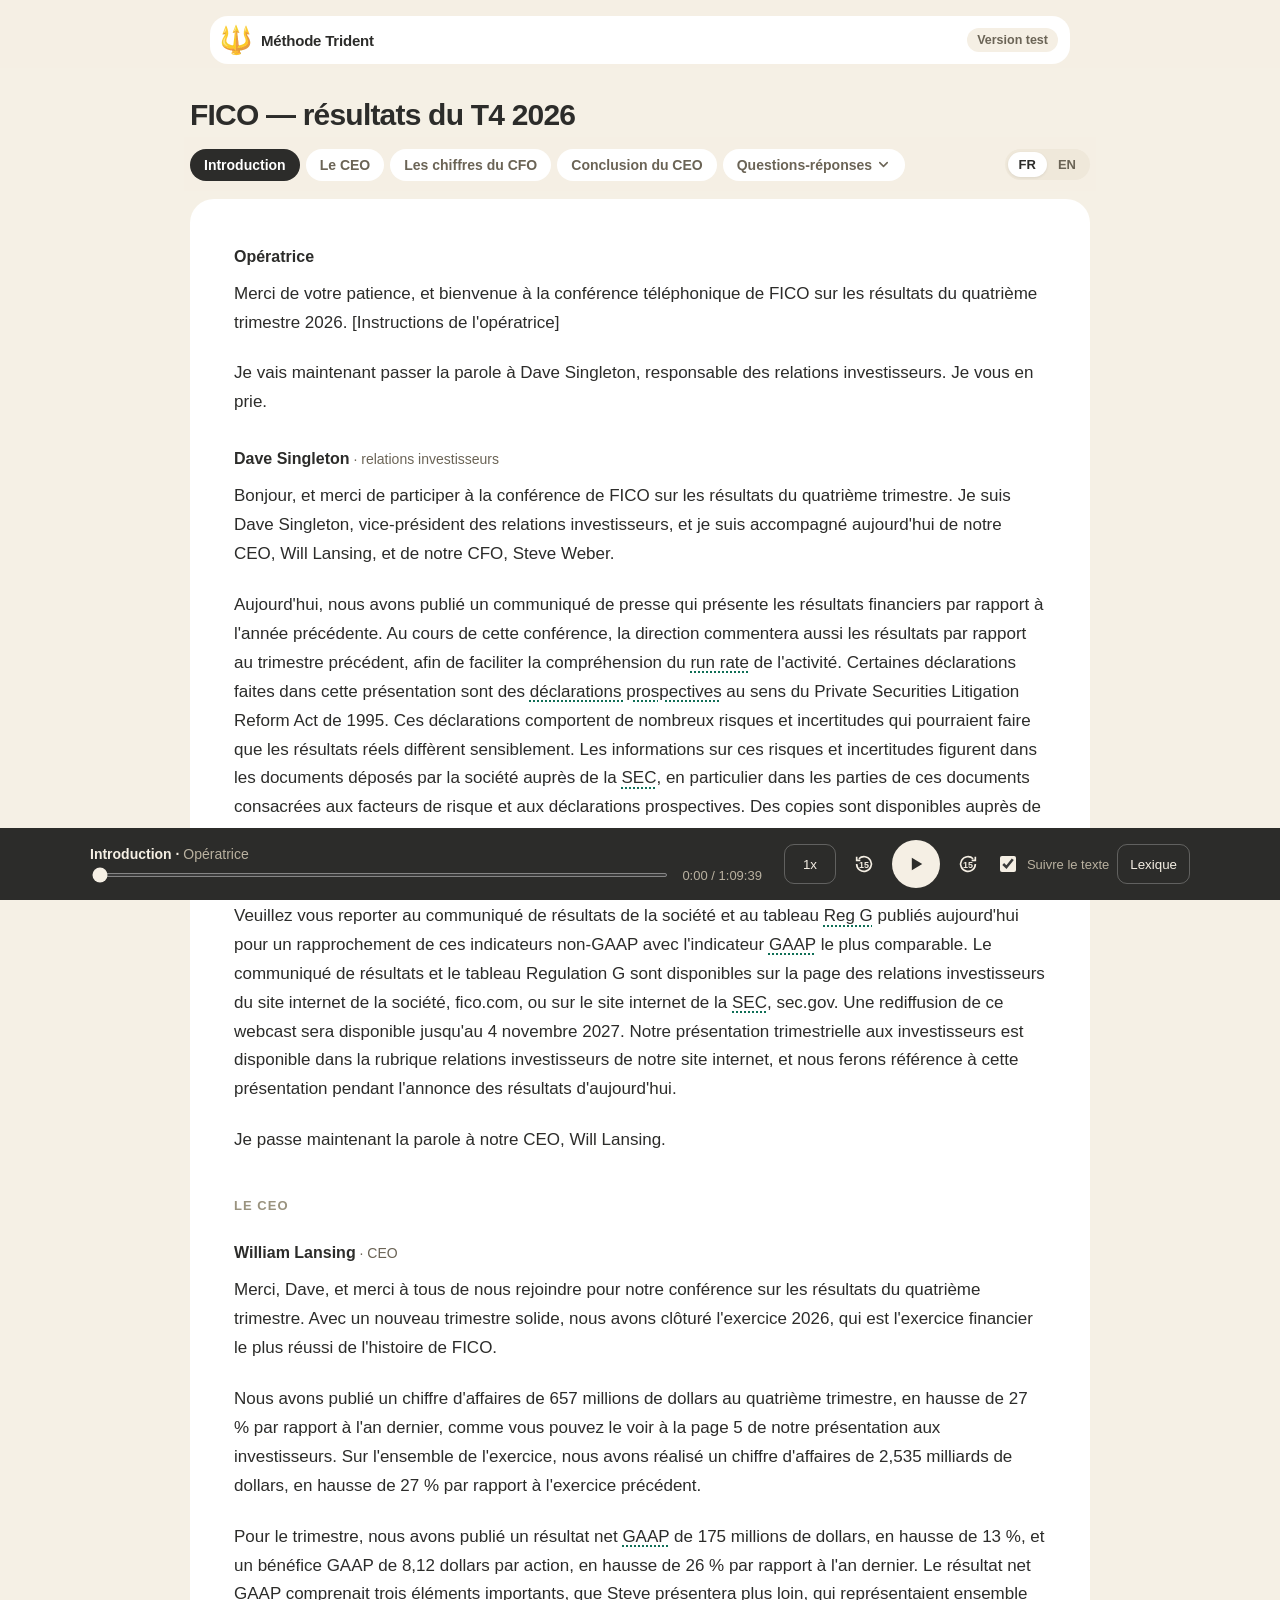
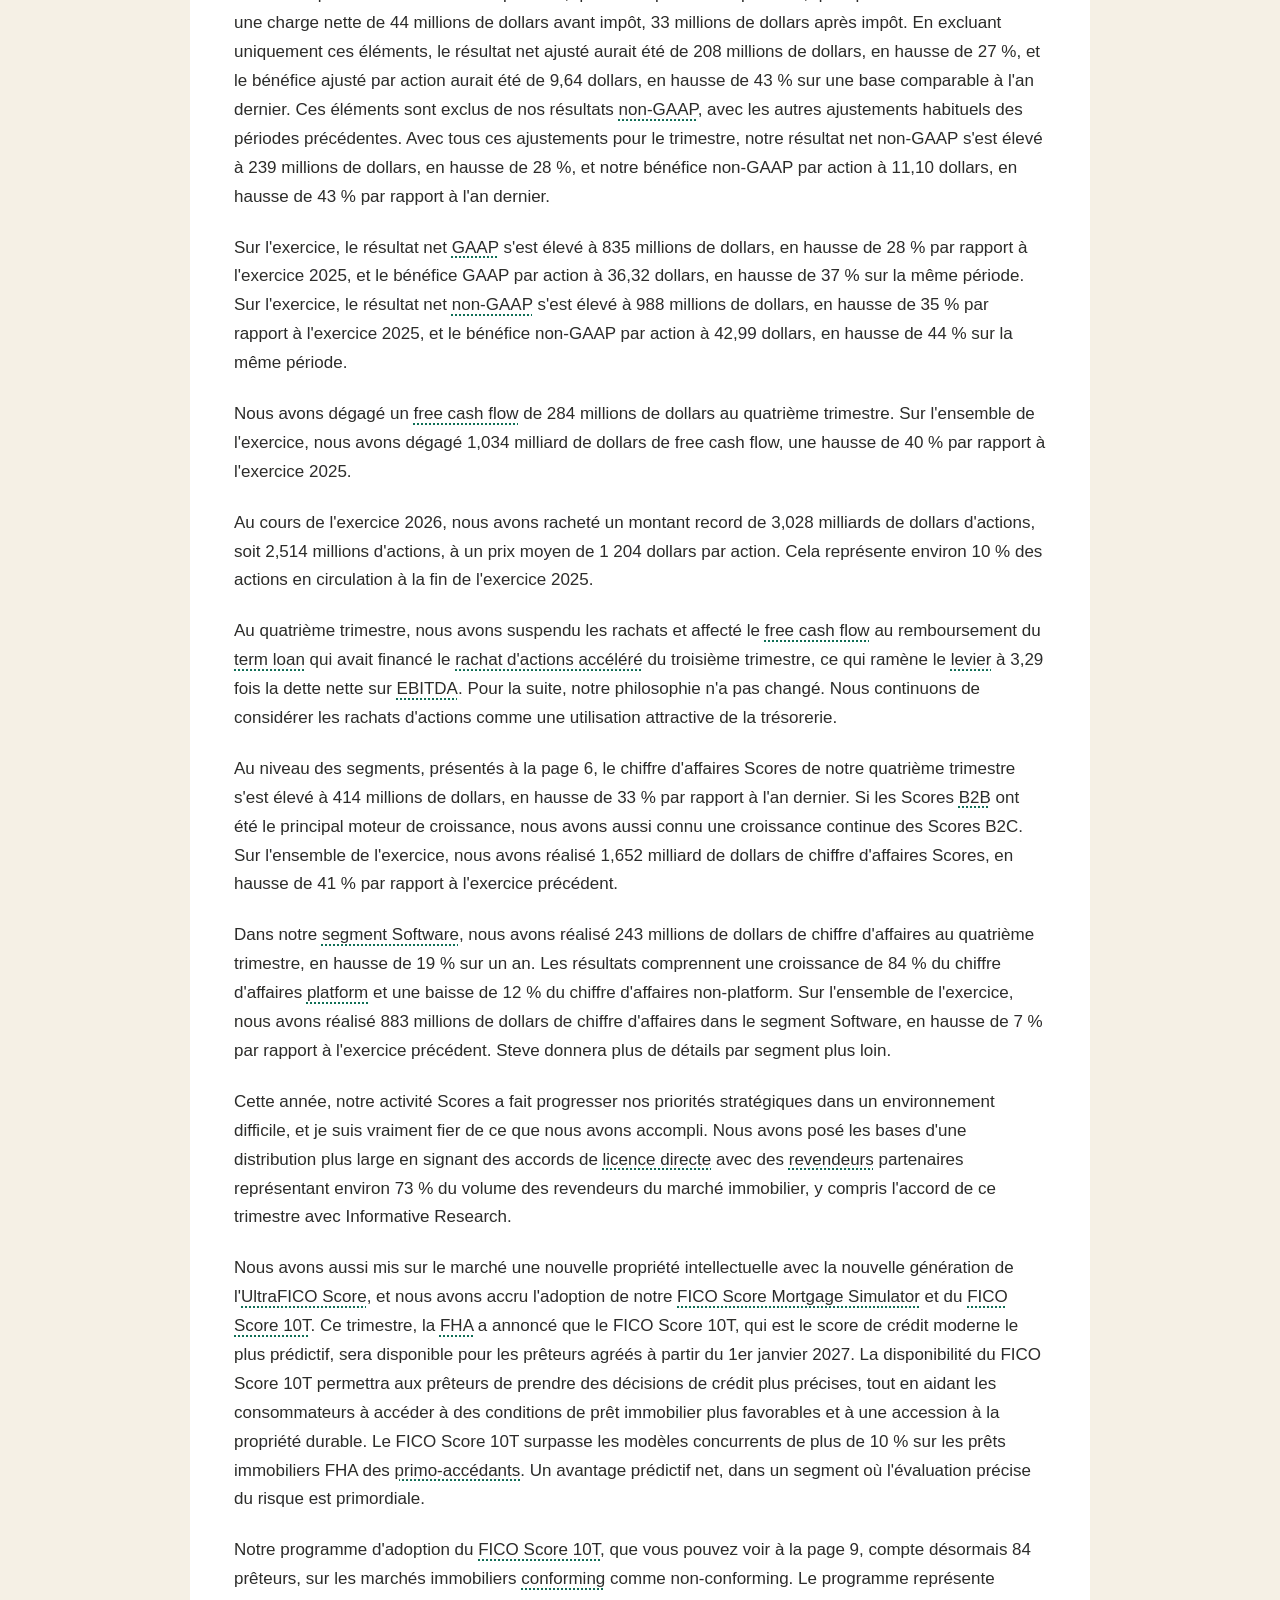
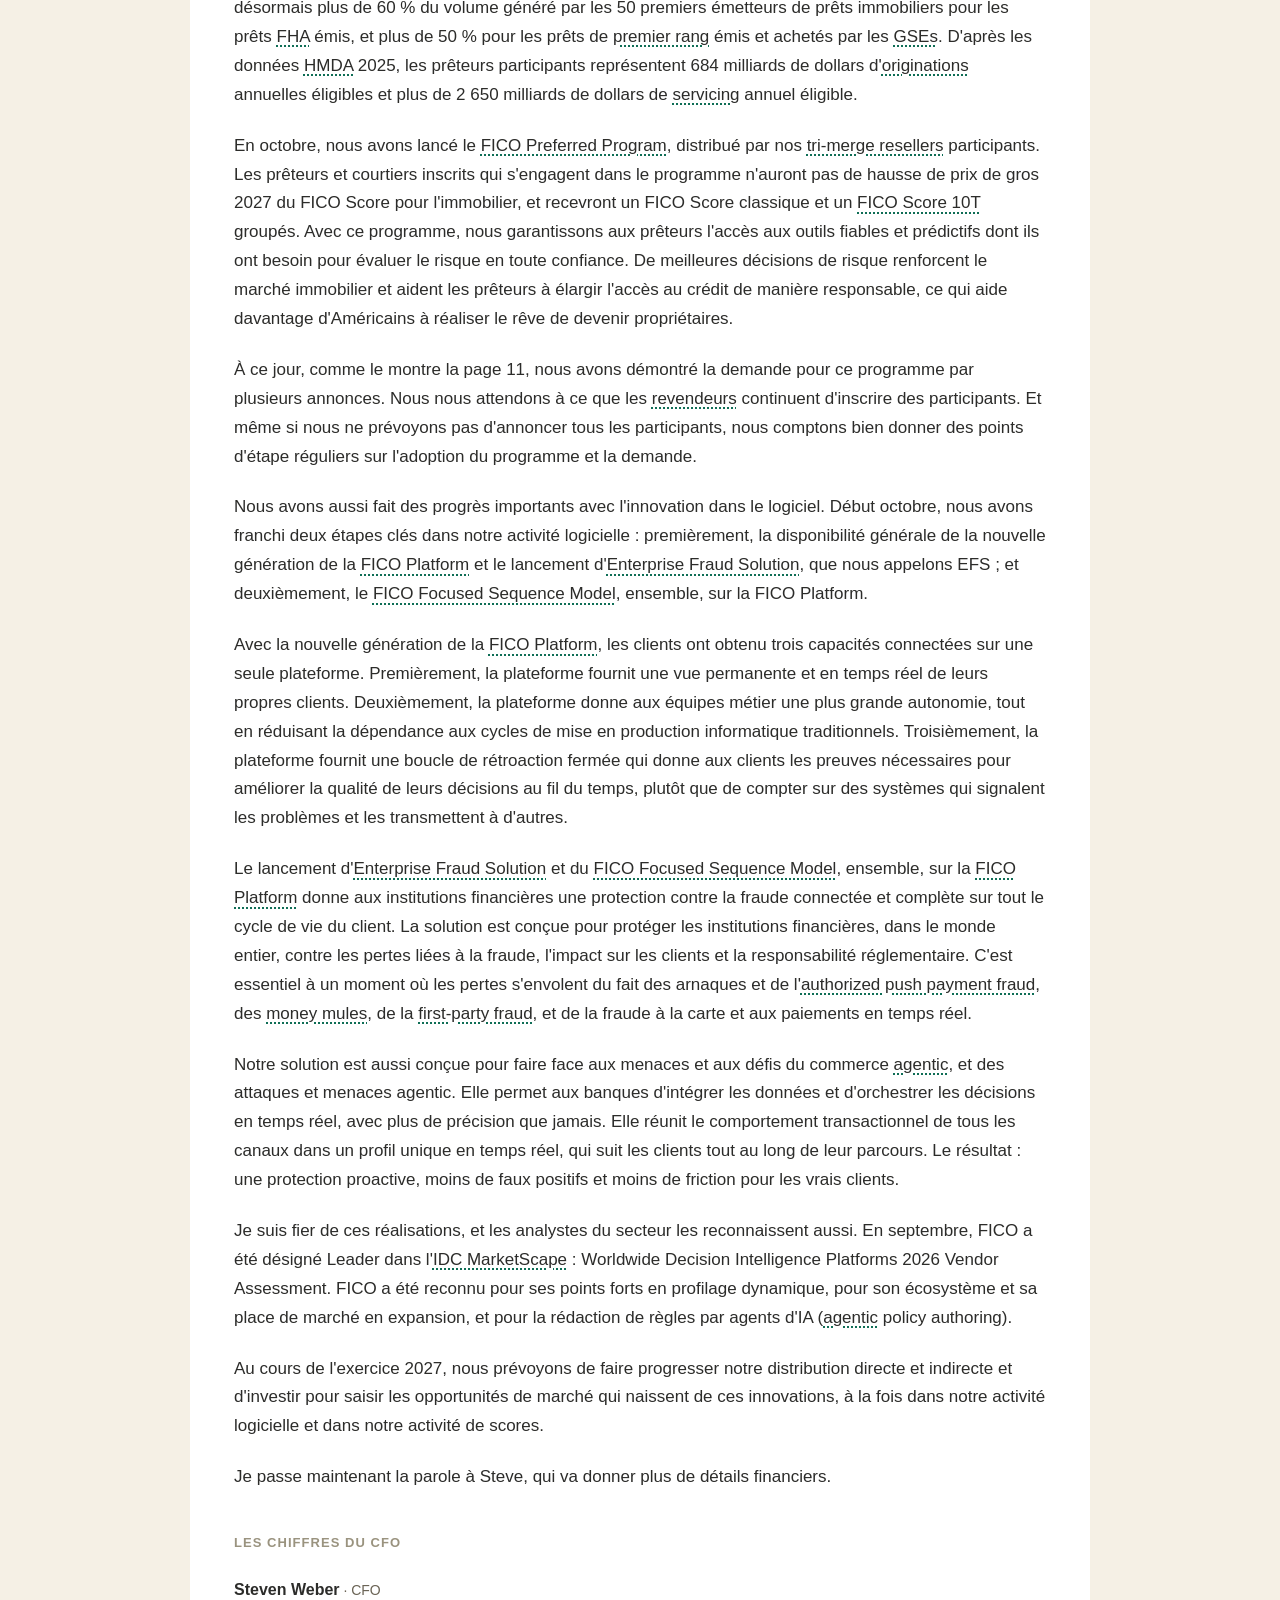
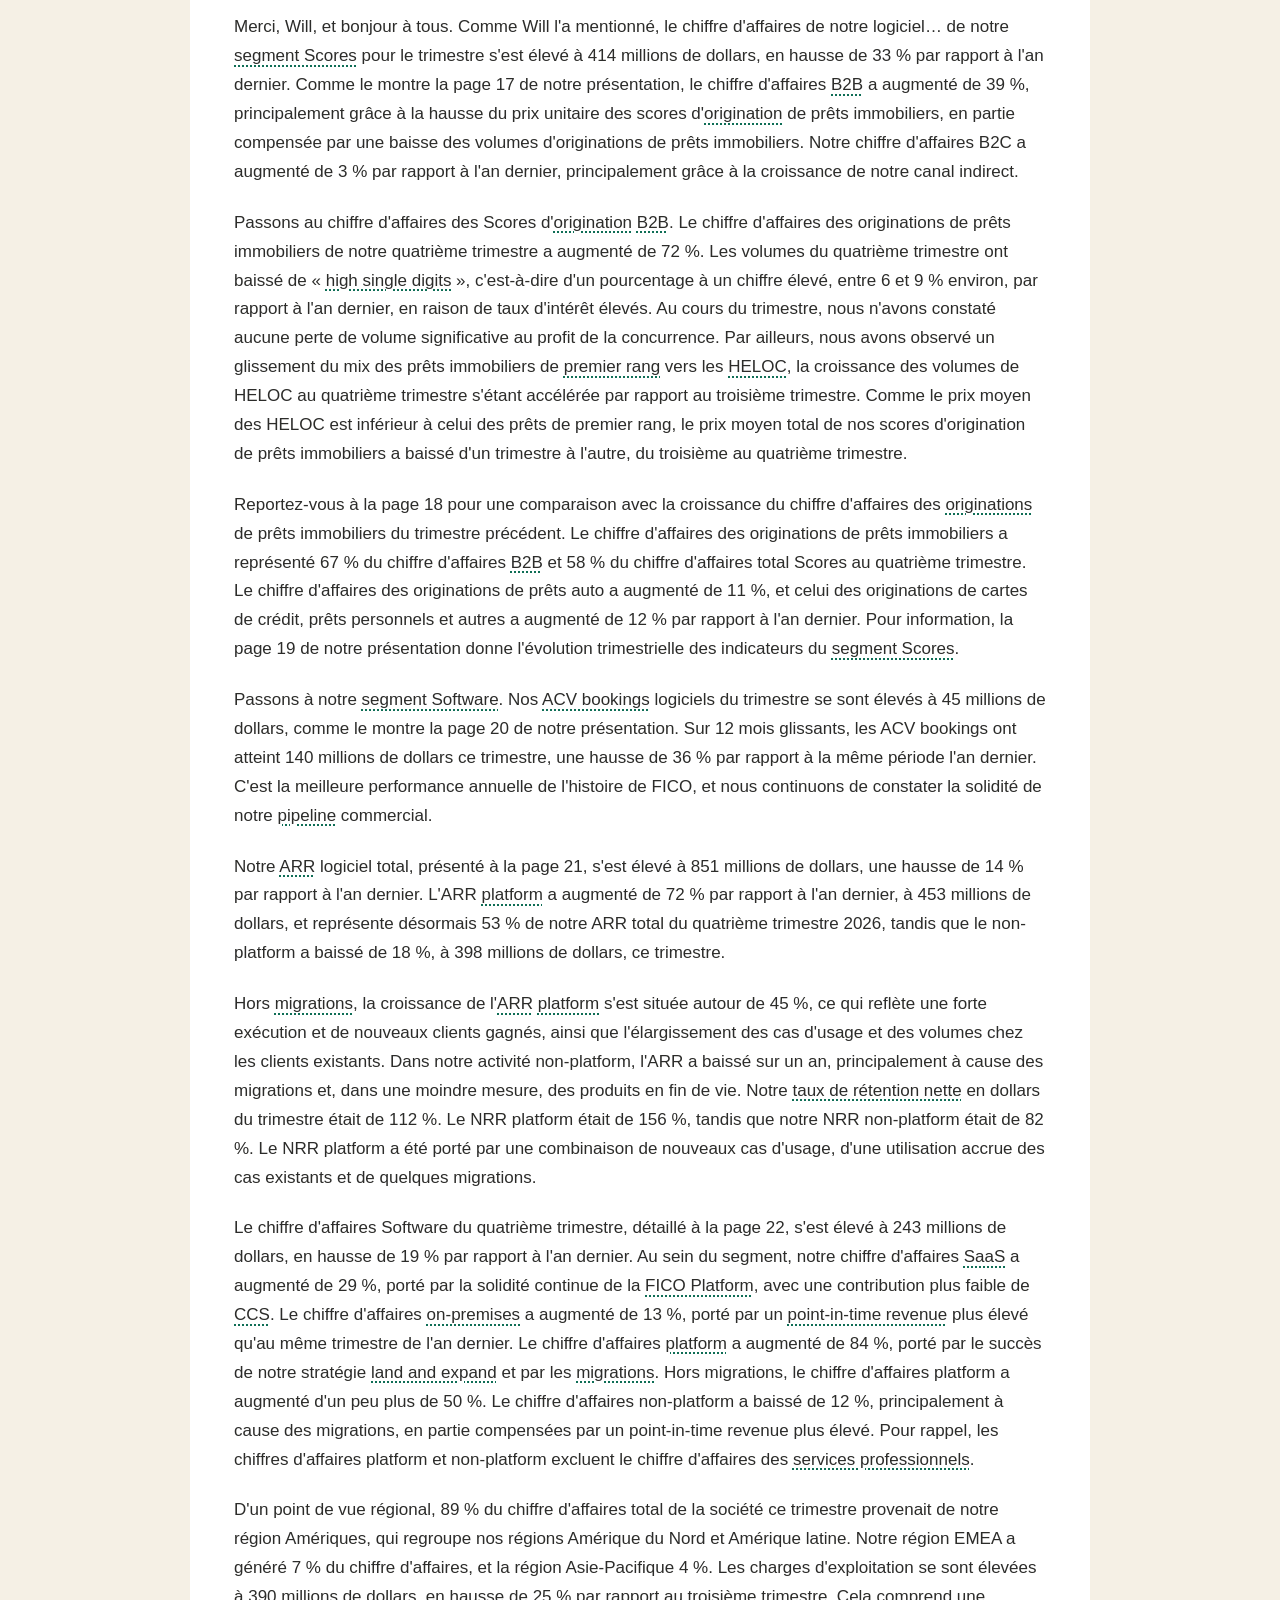
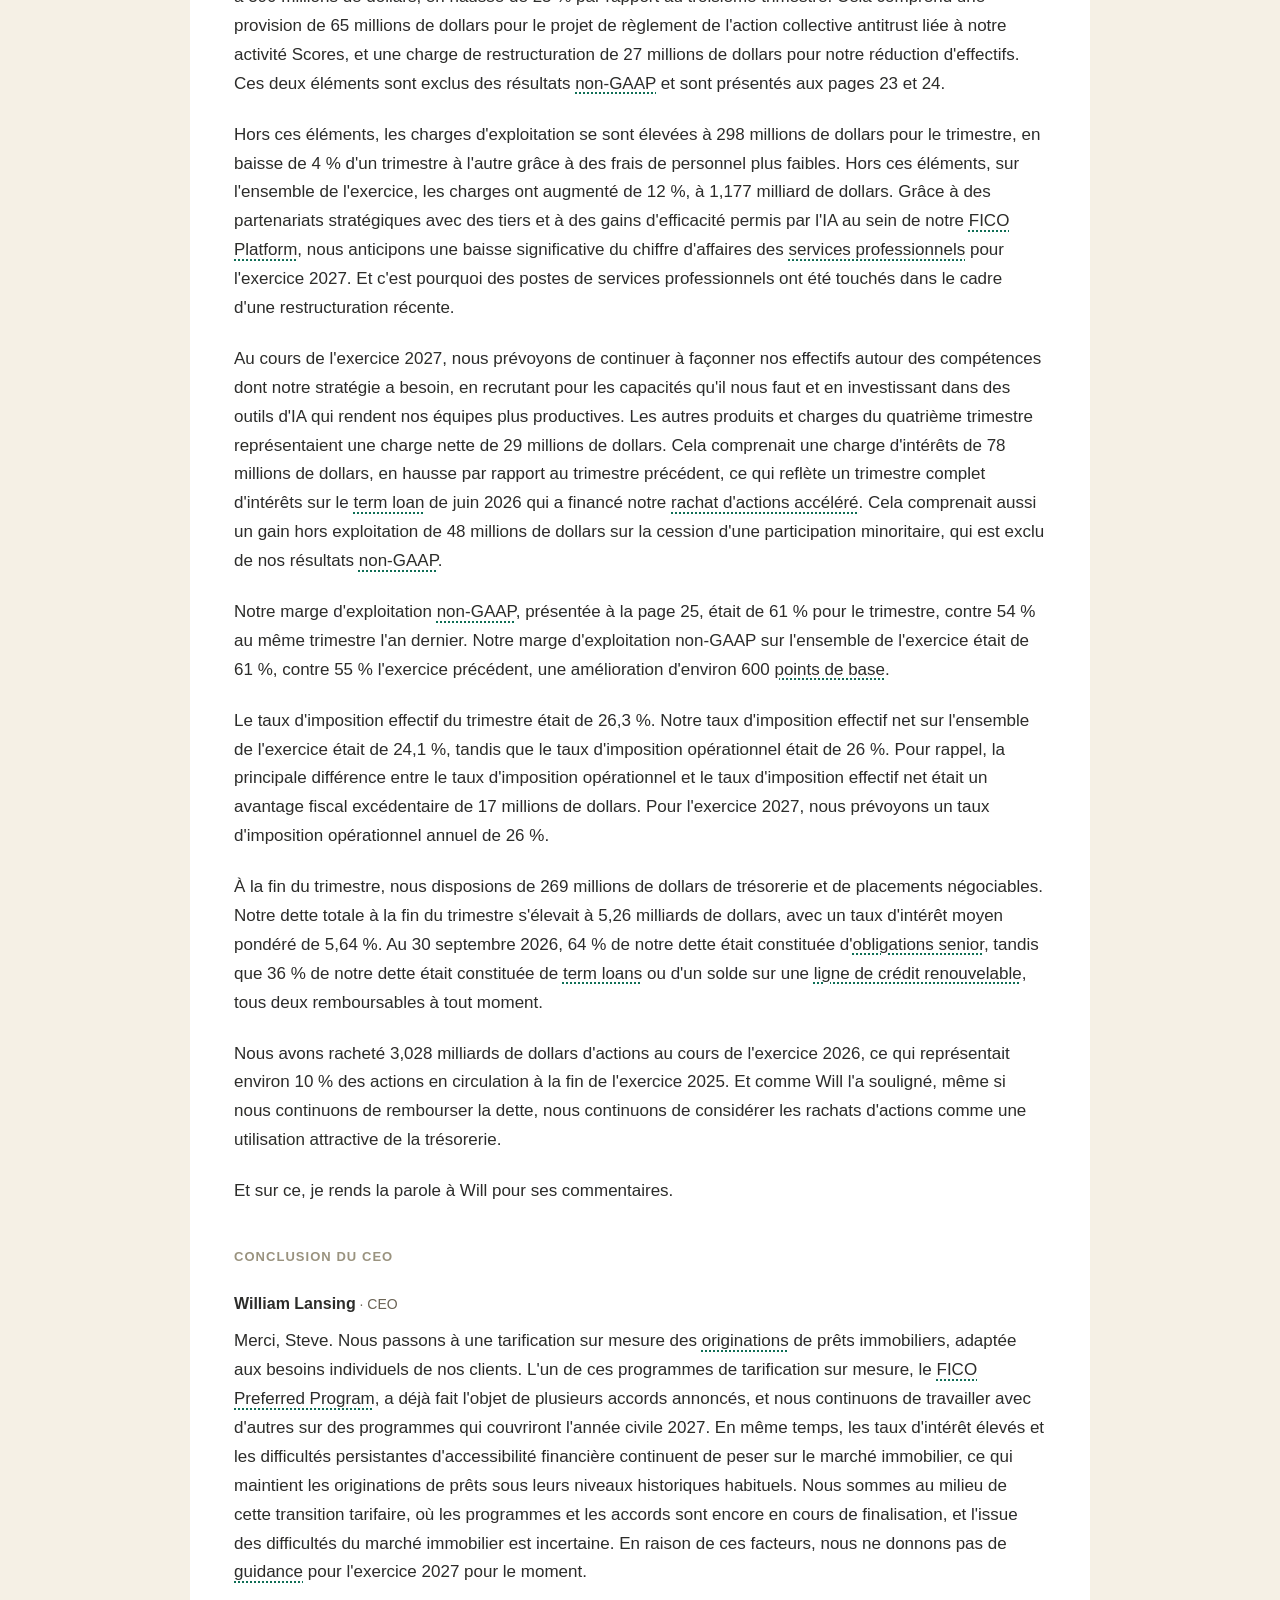
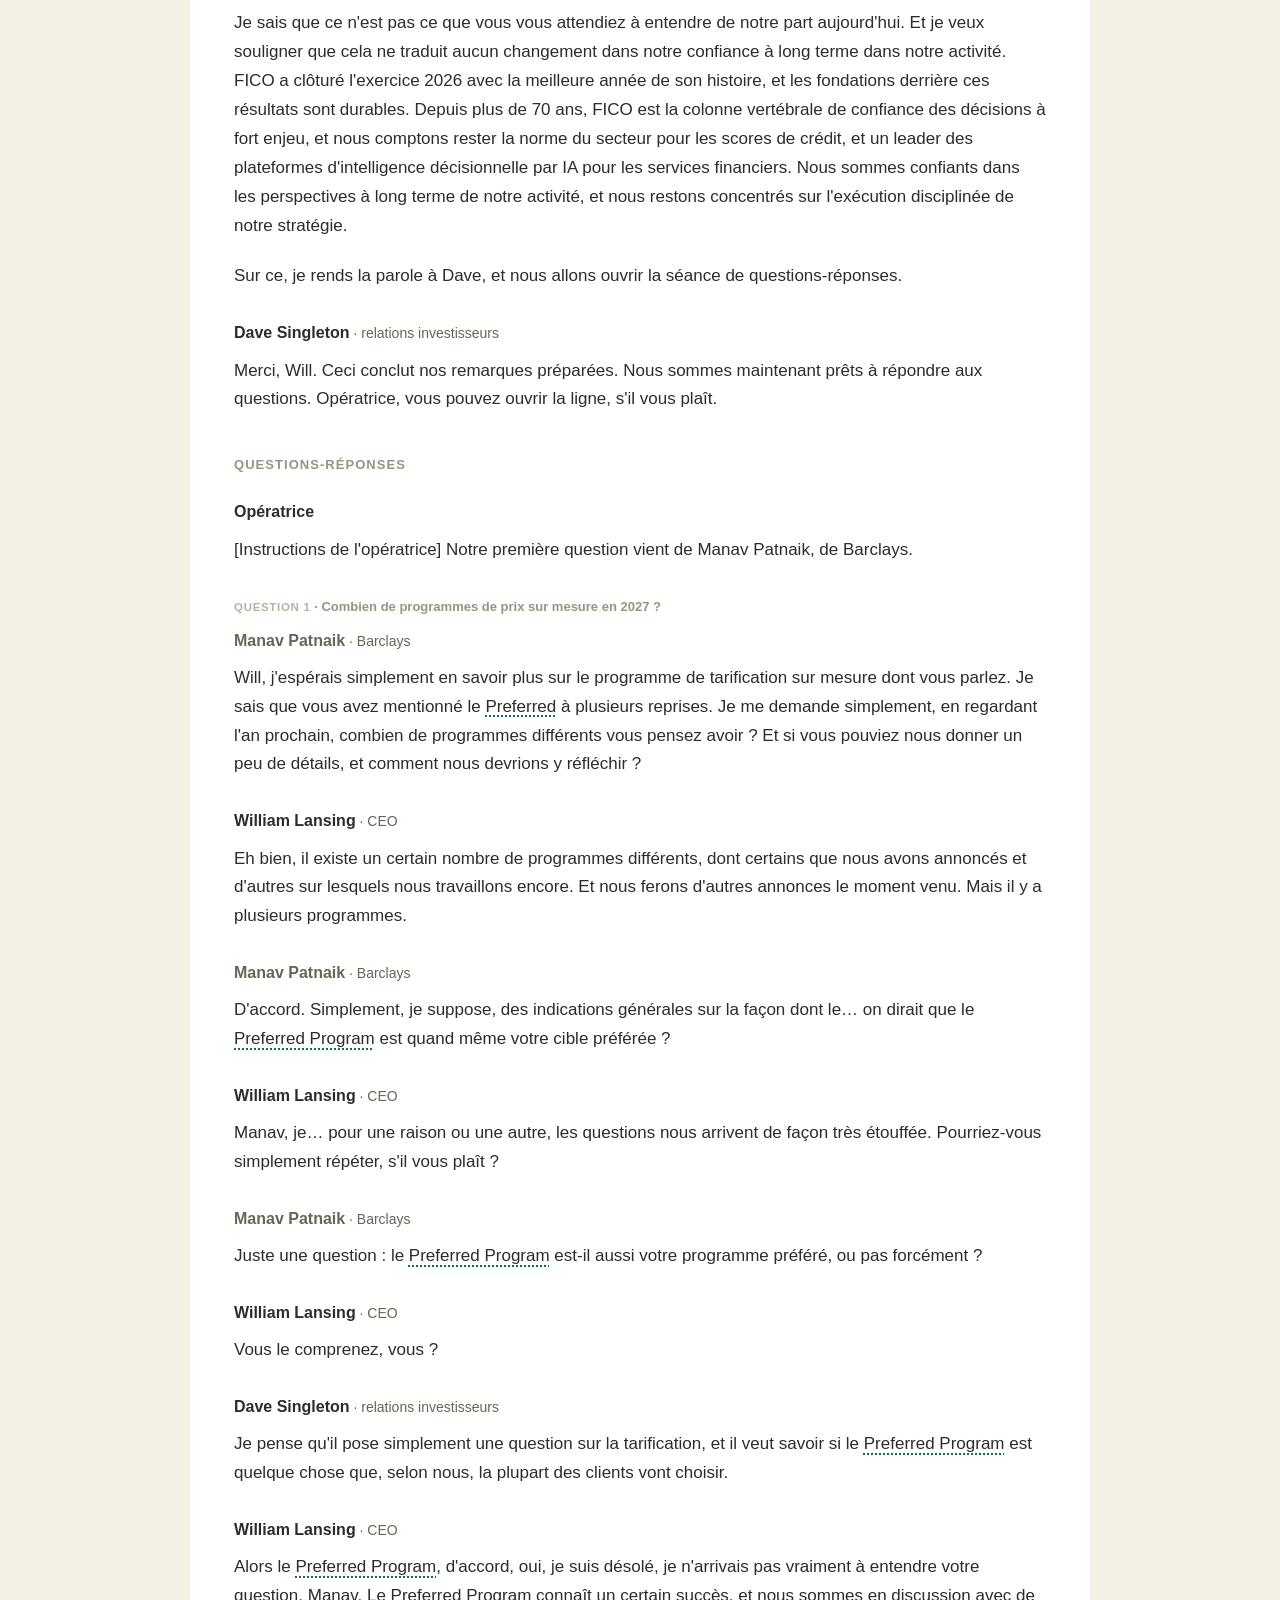
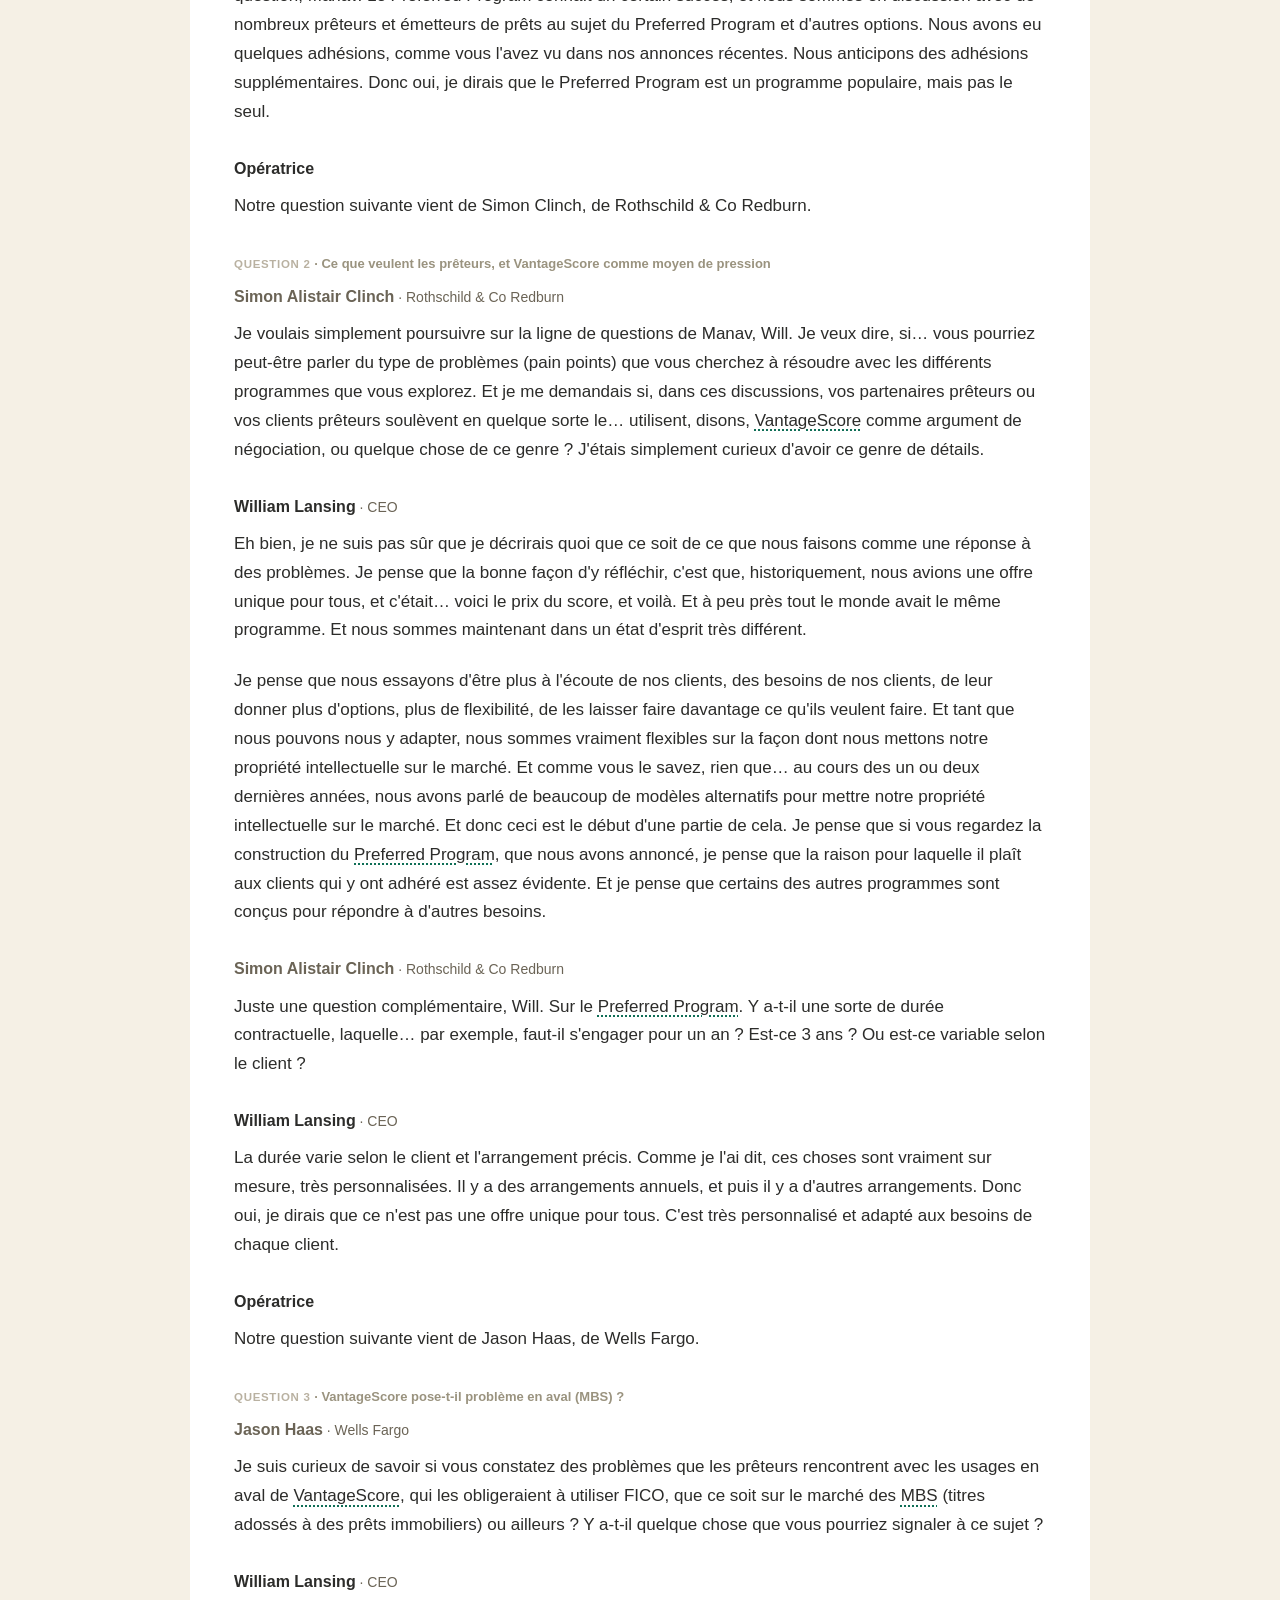
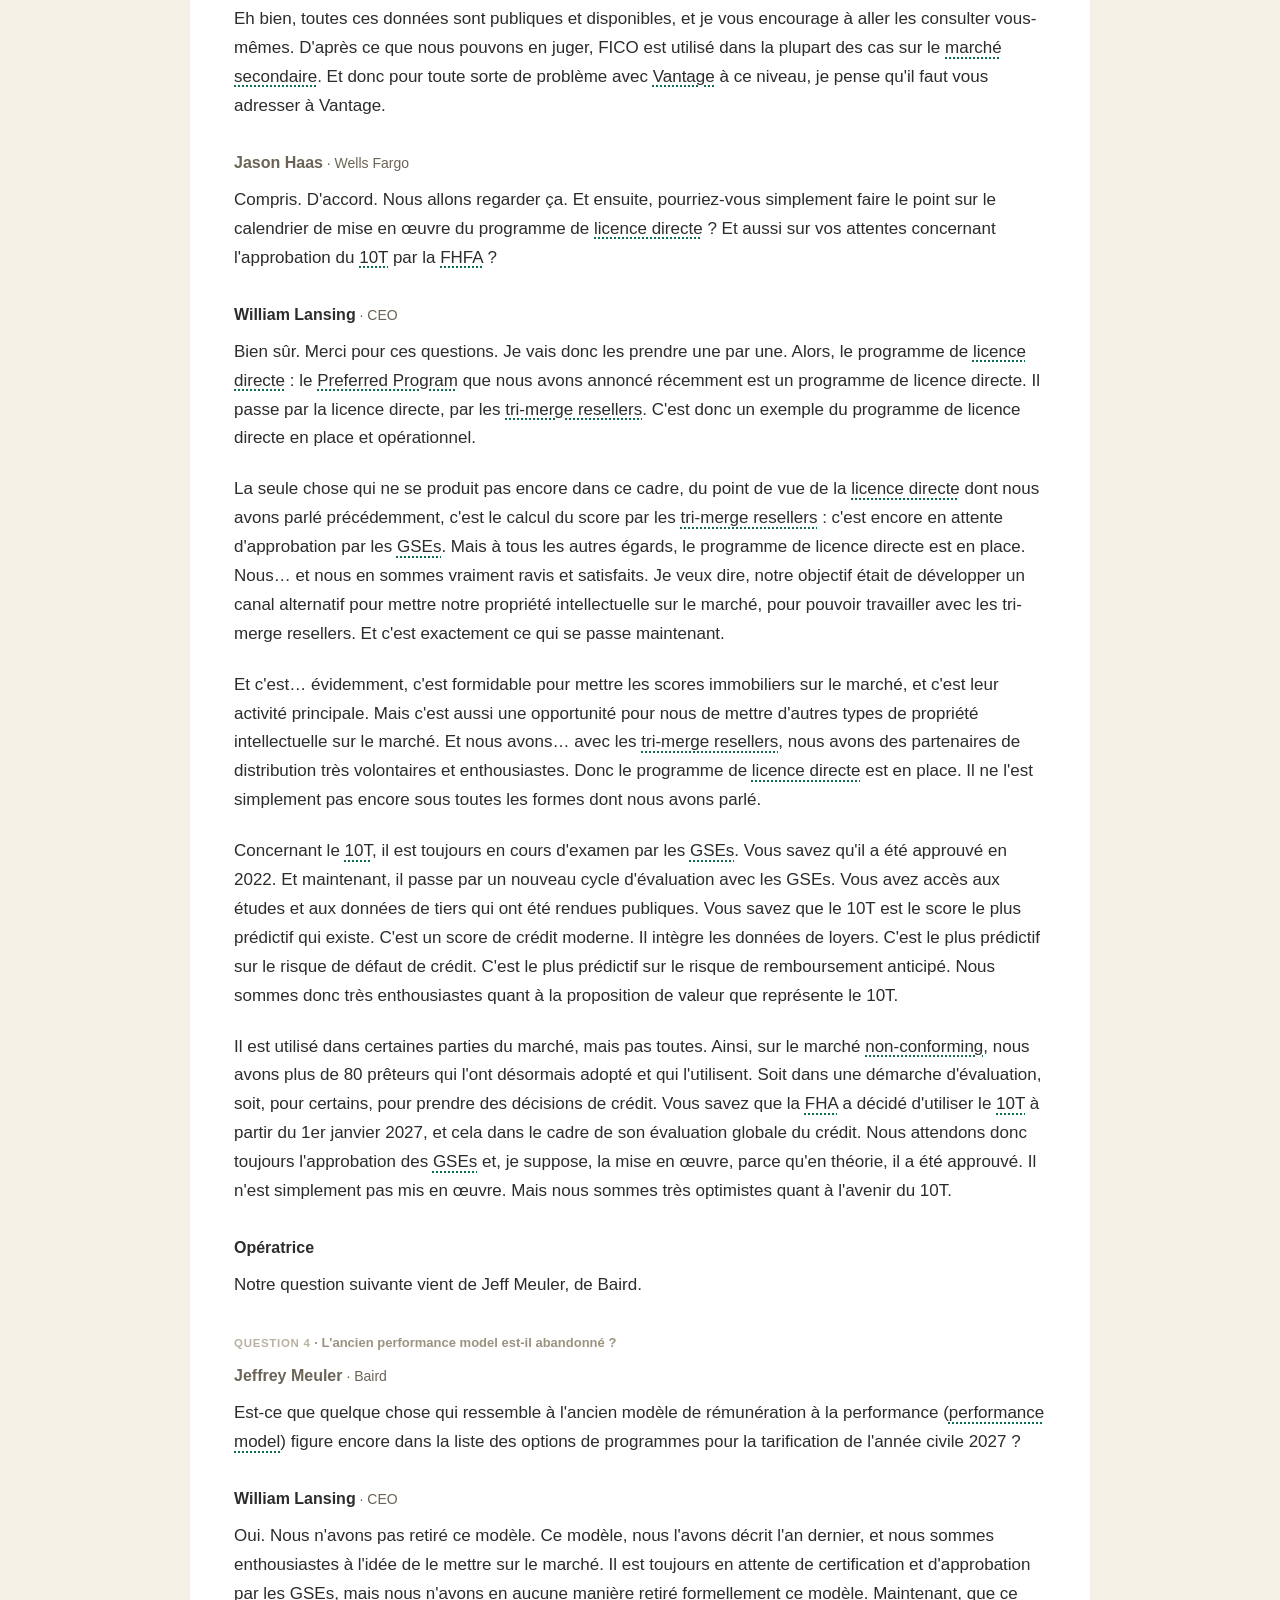
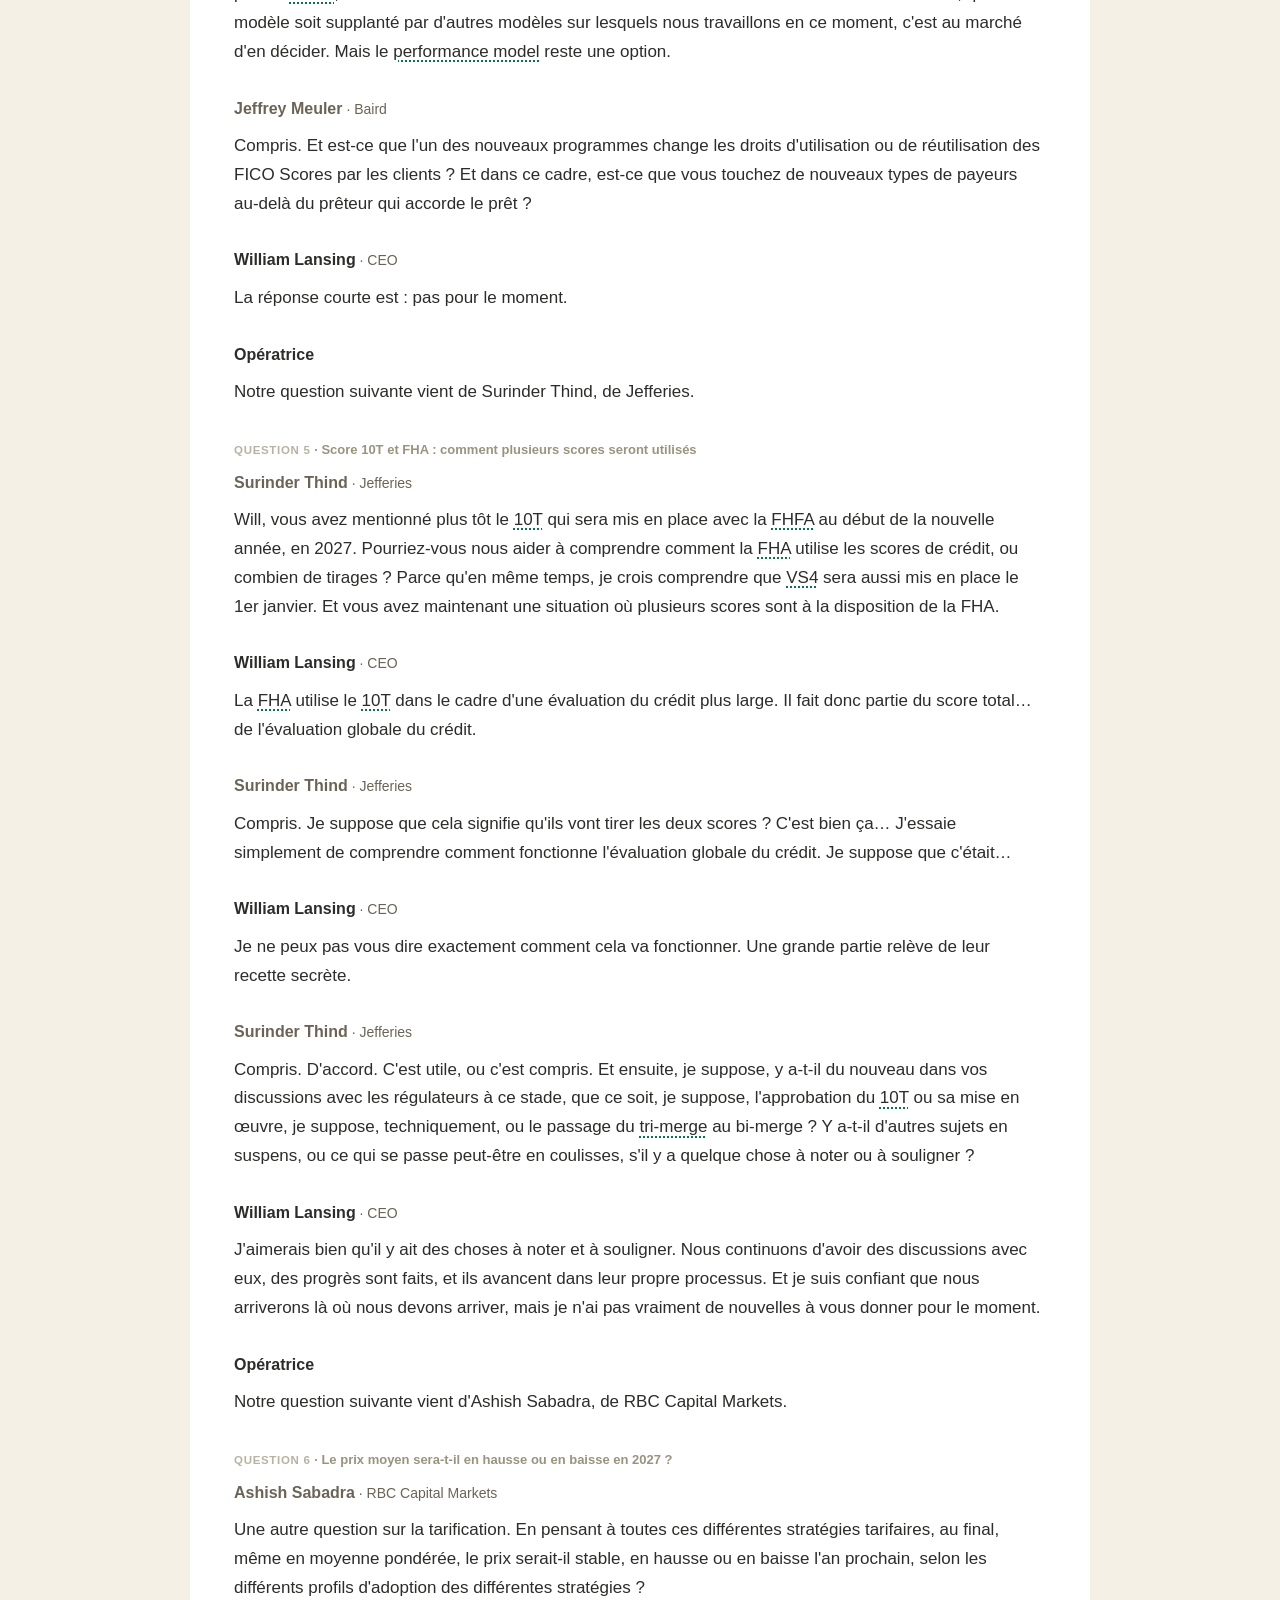
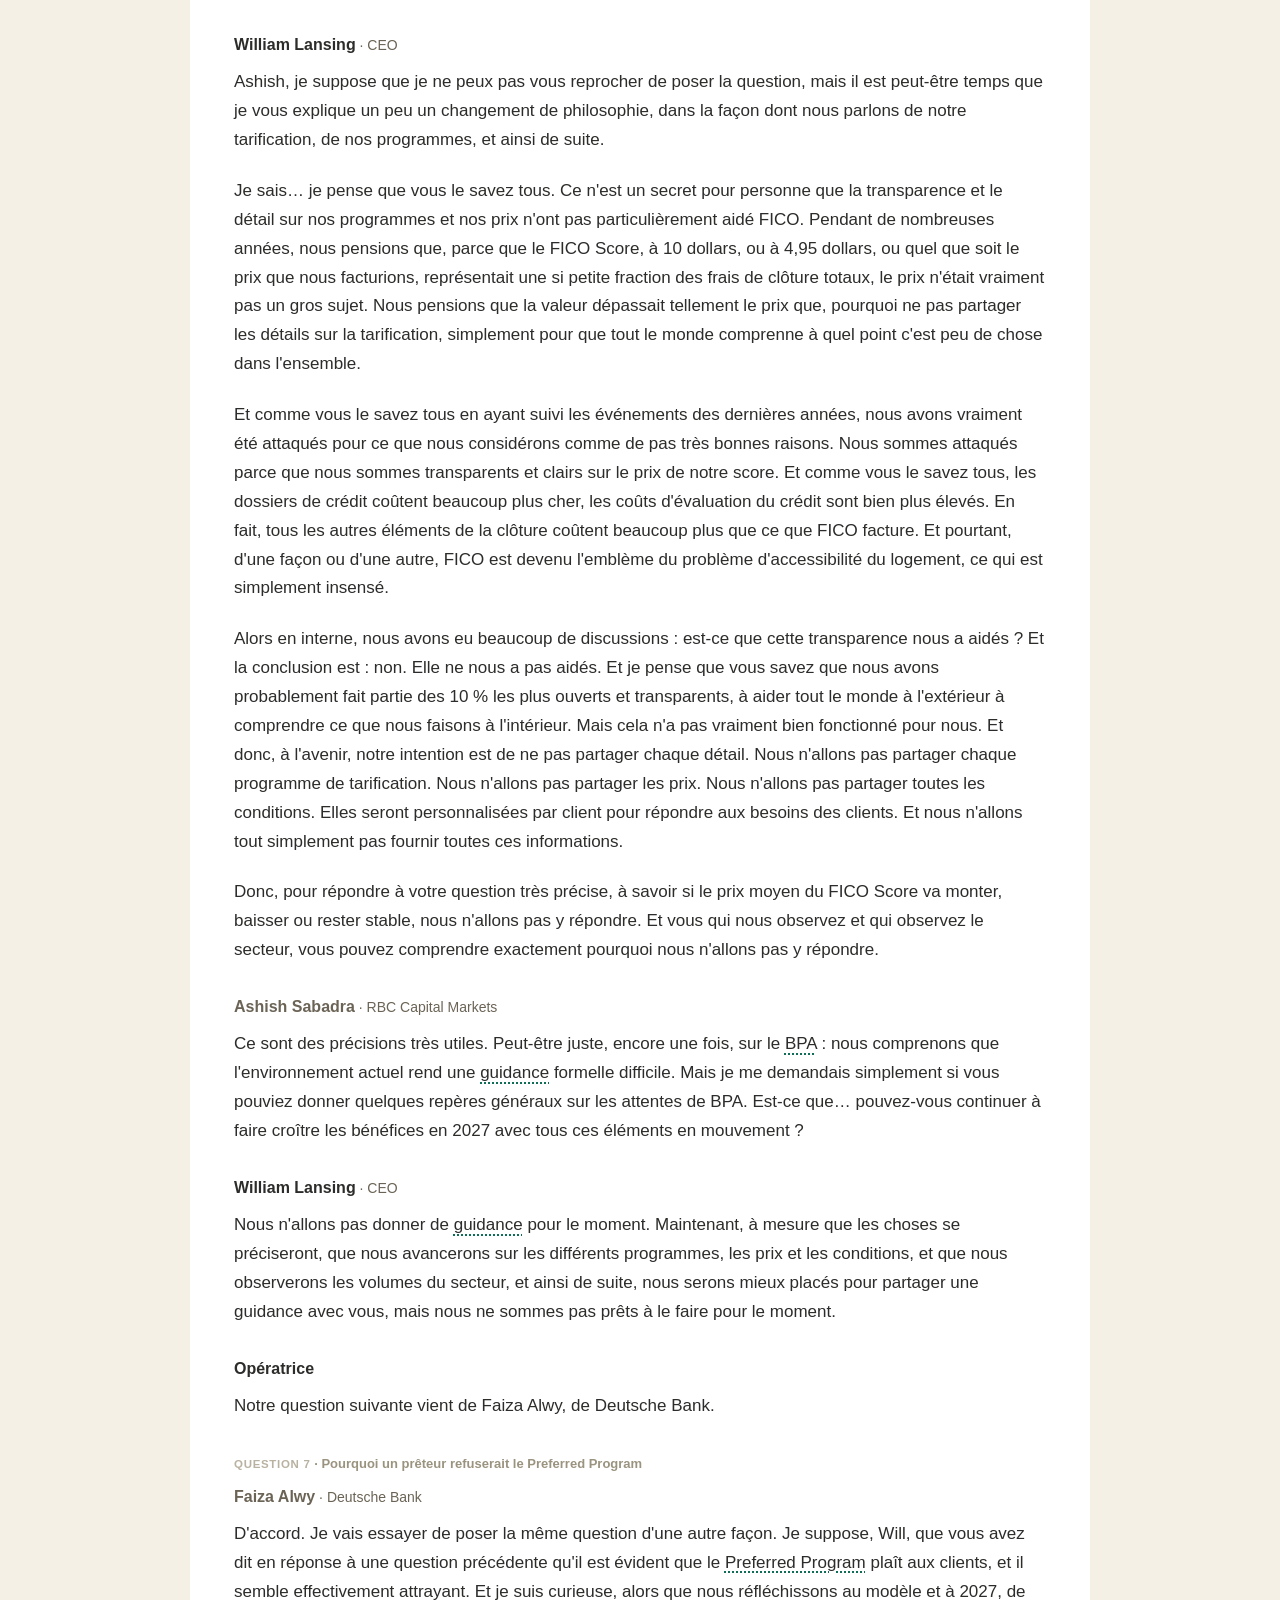
==== fico-t4-2026/index.html @ d6a90675 "Call FICO T4 2026 en français (test)" ====
<!doctype html>
<html lang="fr">
<head>
<meta charset="utf-8">
<meta name="viewport" content="width=device-width, initial-scale=1">
<meta name="robots" content="noindex, nofollow">
<title>FICO — call T4 2026 en français · Méthode Trident</title>
<link rel="icon" href="logo-trident.webp">
<link rel="stylesheet" href="app.css">
<style>
  html, body { margin: 0; min-height: 100%; }
  body { background: hsl(39 46% 93%); color: #2c2c2a; font-family: -apple-system, BlinkMacSystemFont, "Segoe UI", Inter, Helvetica, Arial, sans-serif; -webkit-font-smoothing: antialiased; }
  .site-navigation { background: #f5efe4; }
  html.sticky-nav .site-navigation { position: sticky; top: 0; z-index: 30; padding-bottom: 4px; }
  .site-navigation .nav { max-width: 860px; margin: 0 auto; padding: 16px 18px 0; }
  .site-navigation .bar { display: flex; align-items: center; gap: 10px; background: #fff; border-radius: 18px; padding: 8px 12px 8px 10px; }
  .site-navigation .brand { display: flex; align-items: center; gap: 9px; color: #2c2c2a; font-weight: 800; font-size: 15px; letter-spacing: -.2px; margin-right: auto; }
  .site-navigation .brand img { width: 32px; height: 32px; border-radius: 9px; object-fit: cover; flex: none; }
  .site-navigation .tag { font-size: 12.5px; font-weight: 650; color: #6b6456; background: #f5efe4; border-radius: 999px; padding: 5px 10px; }
  .loading { text-align: center; color: #9a937f; padding: 80px 16px; }
</style>
</head>
<body>
<header class="site-navigation"><div class="nav"><div class="bar">
  <span class="brand"><img src="logo-trident.webp" alt="Trident">Méthode Trident</span>
  <span class="tag">Version test</span>
</div></div></header>
<main id="call"><p class="loading">Chargement du call…</p></main>
<script type="module" src="app.js"></script>
</body>
</html>
---- fico-t4-2026/app.css ----
.f{max-width:900px;margin:0 auto;padding:30px 18px 170px;color:#2c2c2a}.y{font-size:30px;line-height:1.15;letter-spacing:-.8px;margin:0 0 4px}.z{position:sticky;top:var(--nav-h, 0px);z-index:5;margin:0 -6px;background:#f5efe4}.e{display:flex;align-items:center;gap:6px;overflow-x:auto;scrollbar-width:none;padding:12px 6px 10px}.e::-webkit-scrollbar{display:none}.e>button{all:unset;cursor:pointer;flex:none;white-space:nowrap;background:#fff;color:#6b6456;border-radius:999px;font-weight:650;padding:8px 14px;font-size:14px}.e>button:hover{color:#2c2c2a}.e>button.v{background:#2c2c2a;color:#fff}.e>button{display:inline-flex;align-items:center;gap:4px}.j{width:15px;height:15px;fill:none;stroke:currentColor;stroke-width:2.4;stroke-linecap:round;stroke-linejoin:round}.C{position:fixed;inset:0;z-index:-1}.o{position:absolute;top:calc(100% - 4px);left:6px;right:6px;max-width:620px;max-height:min(62vh,560px);overflow-y:auto;margin:0;padding:8px;list-style:none;background:#fff;border-radius:18px;box-shadow:0 14px 40px #00000029}.o button{all:unset;box-sizing:border-box;cursor:pointer;width:100%;display:flex;align-items:flex-start;gap:12px;padding:9px 10px;border-radius:12px}.o button:hover{background:#faf6ee}.o button.X{background:#fbf0d2}.o b{display:block;font-weight:650;font-size:14.5px;line-height:1.35;color:#2c2c2a}.o small{display:block;margin-top:2px;font-size:12.5px;color:#9a937f}.q{flex:none;width:24px;height:24px;border-radius:50%;background:#efe8da;color:#6b6456;font-size:12px;font-weight:700;display:grid;place-items:center;margin-top:1px}.a{margin-left:auto;flex:none;display:inline-flex;background:#efe8da;border-radius:999px;padding:3px}.a button{all:unset;cursor:pointer;padding:5px 11px;border-radius:999px;font-size:13px;font-weight:700;color:#6b6456}.a button[aria-pressed=true]{background:#fff;color:#2c2c2a;box-shadow:0 1px 3px #00000014}.c{margin-top:8px;background:#fff;border-radius:24px;padding:22px clamp(18px,4vw,44px) 34px;font-size:17px;line-height:1.7}.A{margin:34px 0 4px;font-size:13px;text-transform:uppercase;letter-spacing:.08em;color:#9a937f;font-weight:650}.g span{text-transform:none;letter-spacing:0;font-size:13px;color:#9a937f}.g{margin:26px 0 -14px;font-size:11.5px;font-weight:700;text-transform:uppercase;letter-spacing:.06em;color:#b9b1a1}.B{margin-top:22px}.x{margin:0 0 4px;font-weight:700;font-size:16px}.x span{font-weight:400;color:#6b6456;font-size:14px}.D .x{color:#6b6456}.d{margin:0 -10px 10px;padding:6px 10px;border-radius:10px;cursor:pointer;transition:background .25s}.d:hover{background:#faf6ee}.d.E{background:#fbf0d2}.r{position:relative;text-decoration:underline dotted #0f6e56;text-underline-offset:4px;text-decoration-thickness:1.5px;cursor:help;outline:none}.r:after{content:attr(data-def);position:absolute;left:50%;bottom:calc(100% + 8px);transform:translate(-50%);width:min(300px,80vw);background:#2c2c2a;color:#fff;font-size:13px;font-weight:450;line-height:1.5;padding:10px 13px;border-radius:12px;box-shadow:0 8px 22px #0003;display:none;z-index:4;pointer-events:none;text-align:left}.r:hover:after,.r:focus:after{display:block}.F{position:fixed;left:0;right:0;bottom:0;z-index:10;background:#2c2c2a;color:#f5efe4;padding:12px max(16px,env(safe-area-inset-right,0px)) calc(12px + env(safe-area-inset-bottom,0px)) max(16px,env(safe-area-inset-left,0px))}.G{max-width:1100px;margin:0 auto;display:flex;align-items:center;gap:12px 22px;flex-wrap:wrap}.H{flex:1 1 320px;min-width:0;display:flex;flex-direction:column;gap:6px}.b{display:flex;align-items:center;gap:10px;min-width:0}.b .s{flex:1;min-width:0}.t{flex:none;display:flex;gap:6px;margin-right:8px}.t button{border:1px solid rgba(255,255,255,.25);background:transparent;color:#f5efe4;border-radius:999px;height:34px;padding:0 13px;font:600 13px inherit;font-family:inherit;cursor:pointer;white-space:nowrap}.t button:hover:not(:disabled){background:#ffffff1a}.t button:disabled{opacity:.35;cursor:default}.s{font-size:14px;font-weight:600;white-space:nowrap;overflow:hidden;text-overflow:ellipsis}.s span{color:#b9b1a0;font-weight:400}.u{display:flex;align-items:center;gap:12px}.u input{flex:1;min-width:0;accent-color:#f5efe4;height:4px;cursor:pointer}.I{font-size:13px;color:#b9b1a0;font-variant-numeric:tabular-nums;white-space:nowrap}.h{display:flex;align-items:center;gap:8px;margin-left:auto}.i{background:transparent;color:#f5efe4;border:0;border-radius:10px;height:40px;min-width:40px;padding:0 8px;display:grid;place-items:center;cursor:pointer;font:600 14px inherit;font-family:inherit}.i:hover{background:#ffffff14}.i svg{width:22px;height:22px;fill:none;stroke:currentColor;stroke-width:1.8}.m{position:relative}.m span{position:absolute;font-size:9px;font-weight:700;top:50%;left:50%;transform:translate(-50%,-38%)}.i.l{background:#f5efe4;color:#2c2c2a;width:48px;height:48px;border-radius:50%}.i.l:hover{background:#fff}.i.l svg{fill:currentColor;stroke:none;width:20px;height:20px}.J{min-width:52px;border:1px solid rgba(255,255,255,.25);font-variant-numeric:tabular-nums}.w{display:flex;align-items:center;gap:8px;font-size:13px;color:#b9b1a0;cursor:pointer;user-select:none;white-space:nowrap}.w input{accent-color:#f5efe4;width:16px;height:16px}.K{border:1px solid rgba(255,255,255,.25);padding:0 12px}.p{position:fixed;left:50%;bottom:96px;transform:translate(-50%);z-index:11;display:inline-flex;align-items:center;gap:8px;border:0;cursor:pointer;background:#2c2c2a;color:#fbf0d2;font:650 14px/1 inherit;font-family:inherit;padding:11px 18px;border-radius:999px;box-shadow:0 6px 20px #0000002e;white-space:nowrap}.p:hover{background:#000}.p svg{width:16px;height:16px;fill:none;stroke:currentColor;stroke-width:2.2;stroke-linecap:round;stroke-linejoin:round}.L{position:fixed;inset:0;z-index:20;background:#2c2c2a40}.n{position:absolute;top:0;right:0;bottom:0;width:min(400px,100%);background:#fff;padding:18px 20px;overflow-y:auto;box-shadow:-8px 0 30px #00000026}.k{display:flex;justify-content:space-between;align-items:center;font-size:18px;margin-bottom:12px}.k button{all:unset;cursor:pointer;padding:4px 8px;border-radius:8px;color:#6b6456}.n input{width:100%;box-sizing:border-box;border:1px solid #e6dfd0;border-radius:12px;padding:9px 12px;font:inherit;font-size:14px}.n dl{margin:14px 0 0}.n dt{font-weight:700;margin-top:14px;font-size:14.5px}.n dd{margin:3px 0 0;color:#6b6456;font-size:14px;line-height:1.5}@media (max-width: 640px){.f{padding:16px 12px 200px}.c{border-radius:20px;font-size:16.5px}.h{margin-left:0;width:100%;justify-content:space-between}.p{bottom:150px}.t span{display:none}.t button{padding:4px 12px;font-size:15px}}
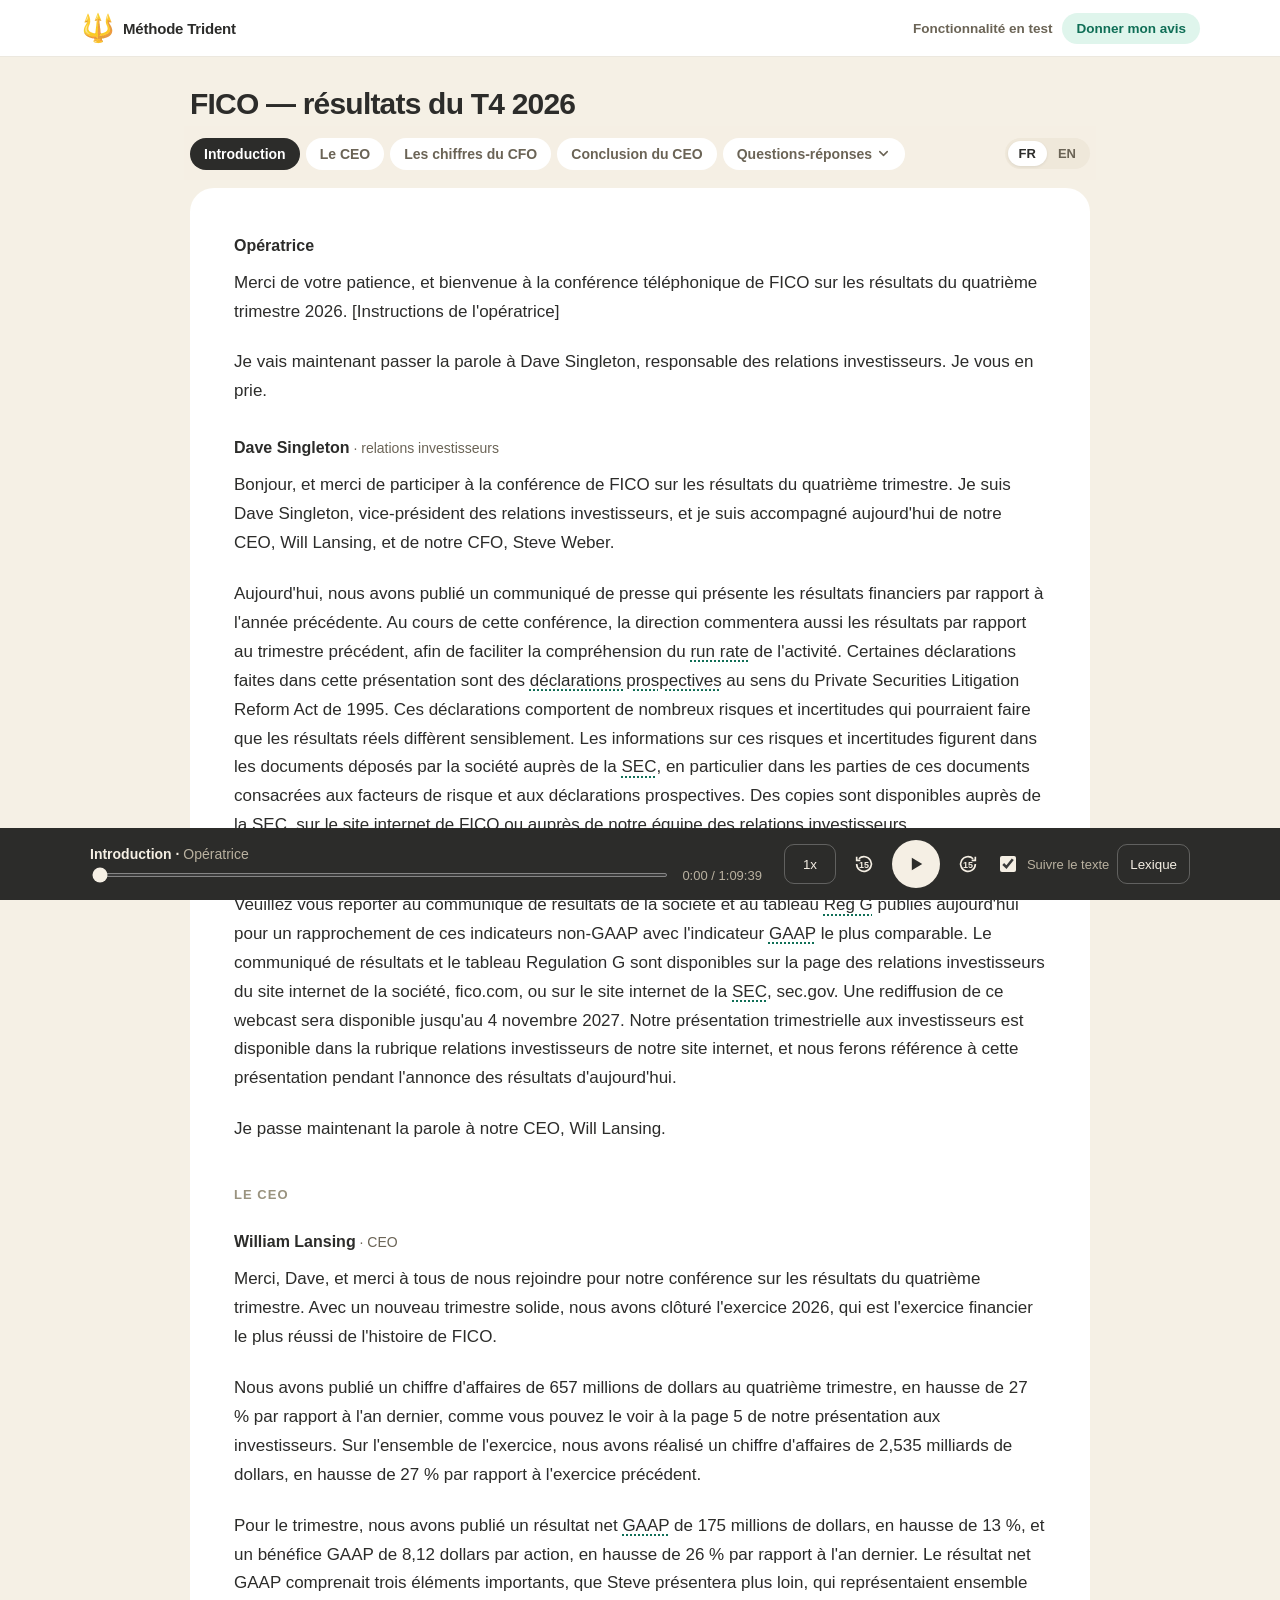
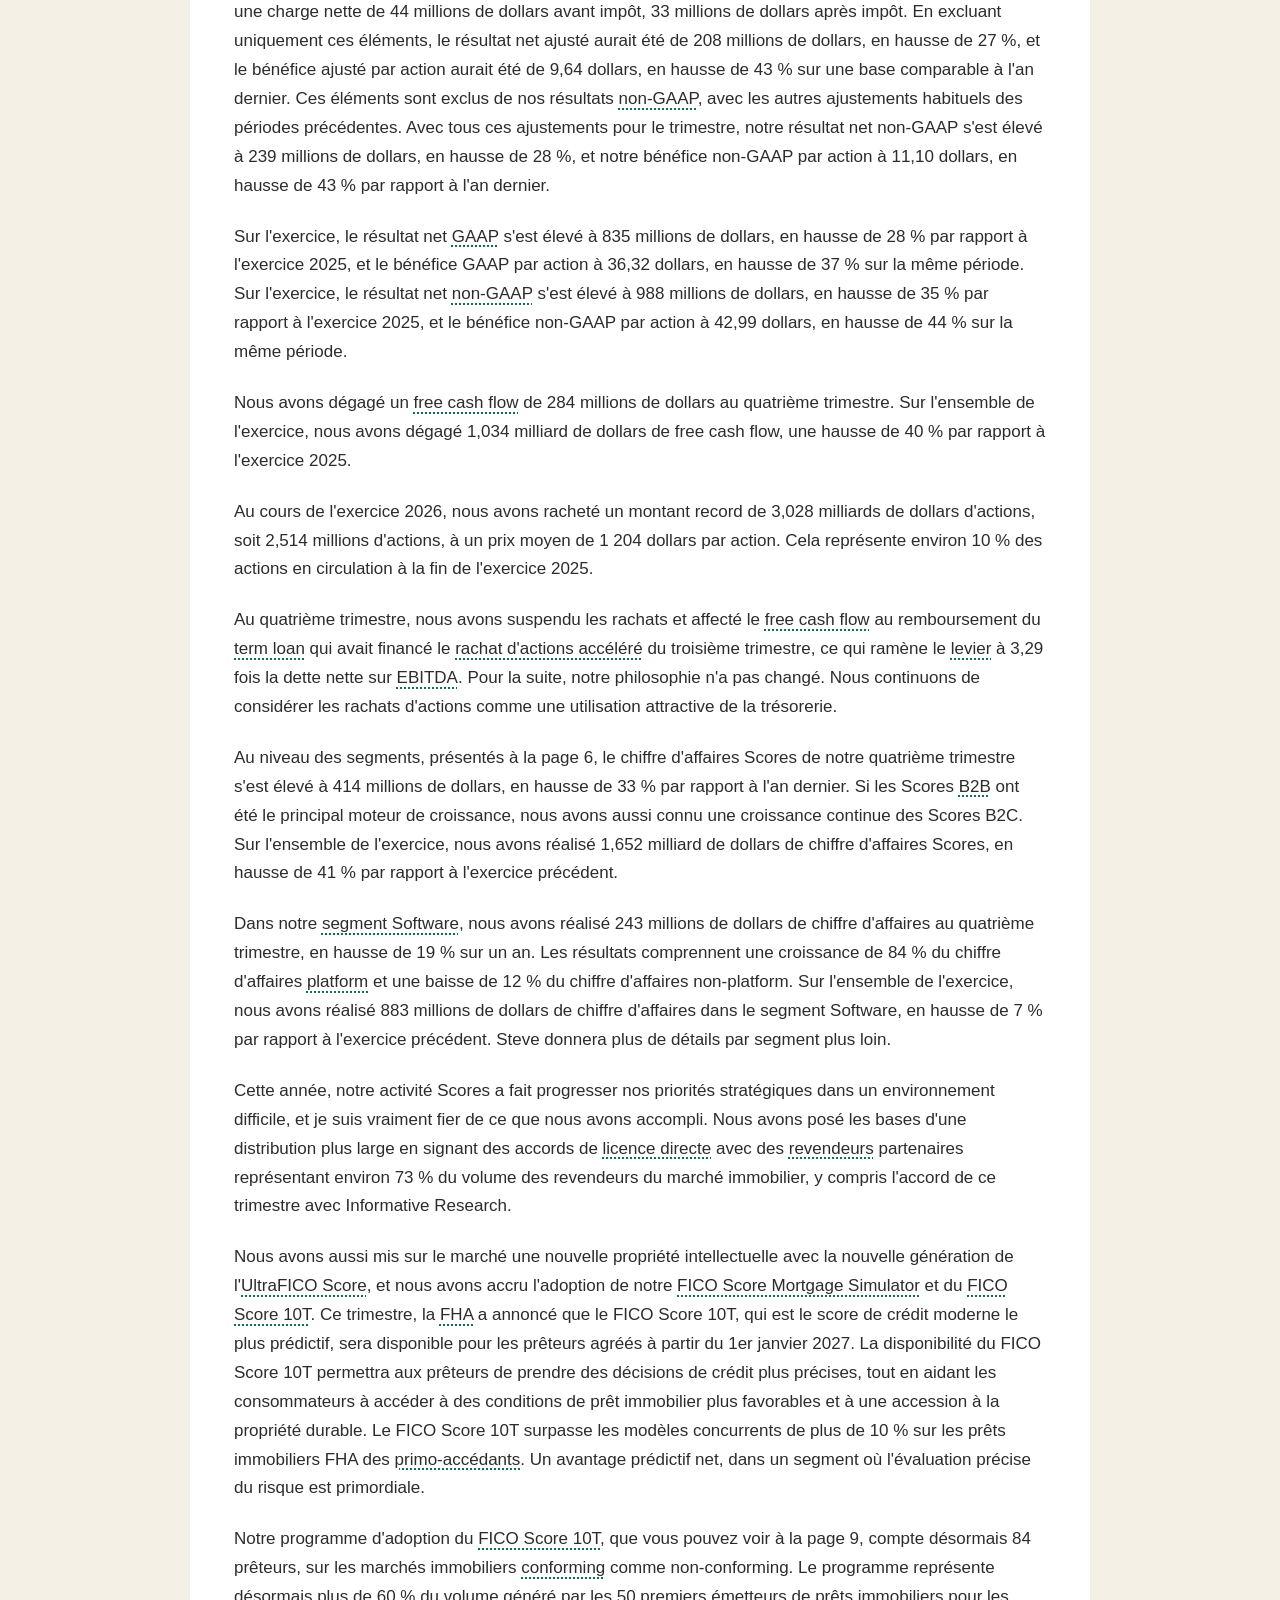
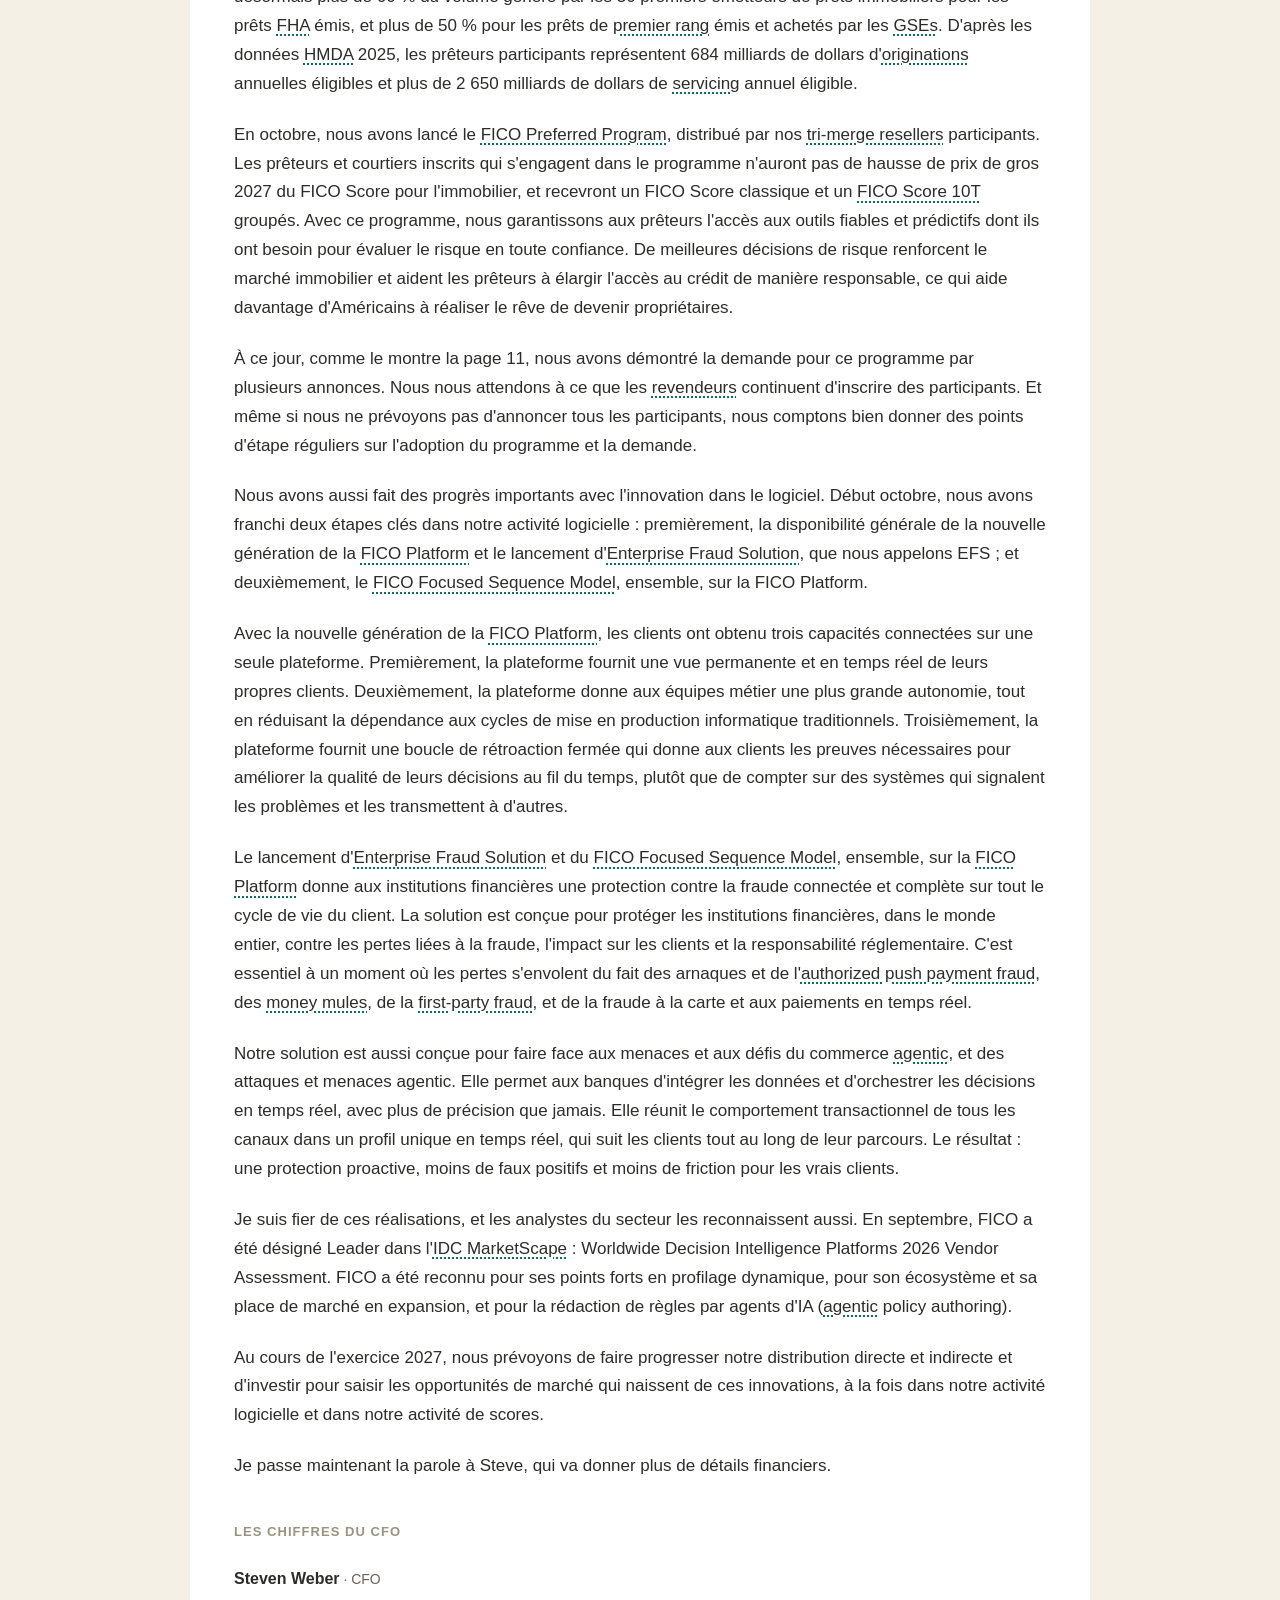
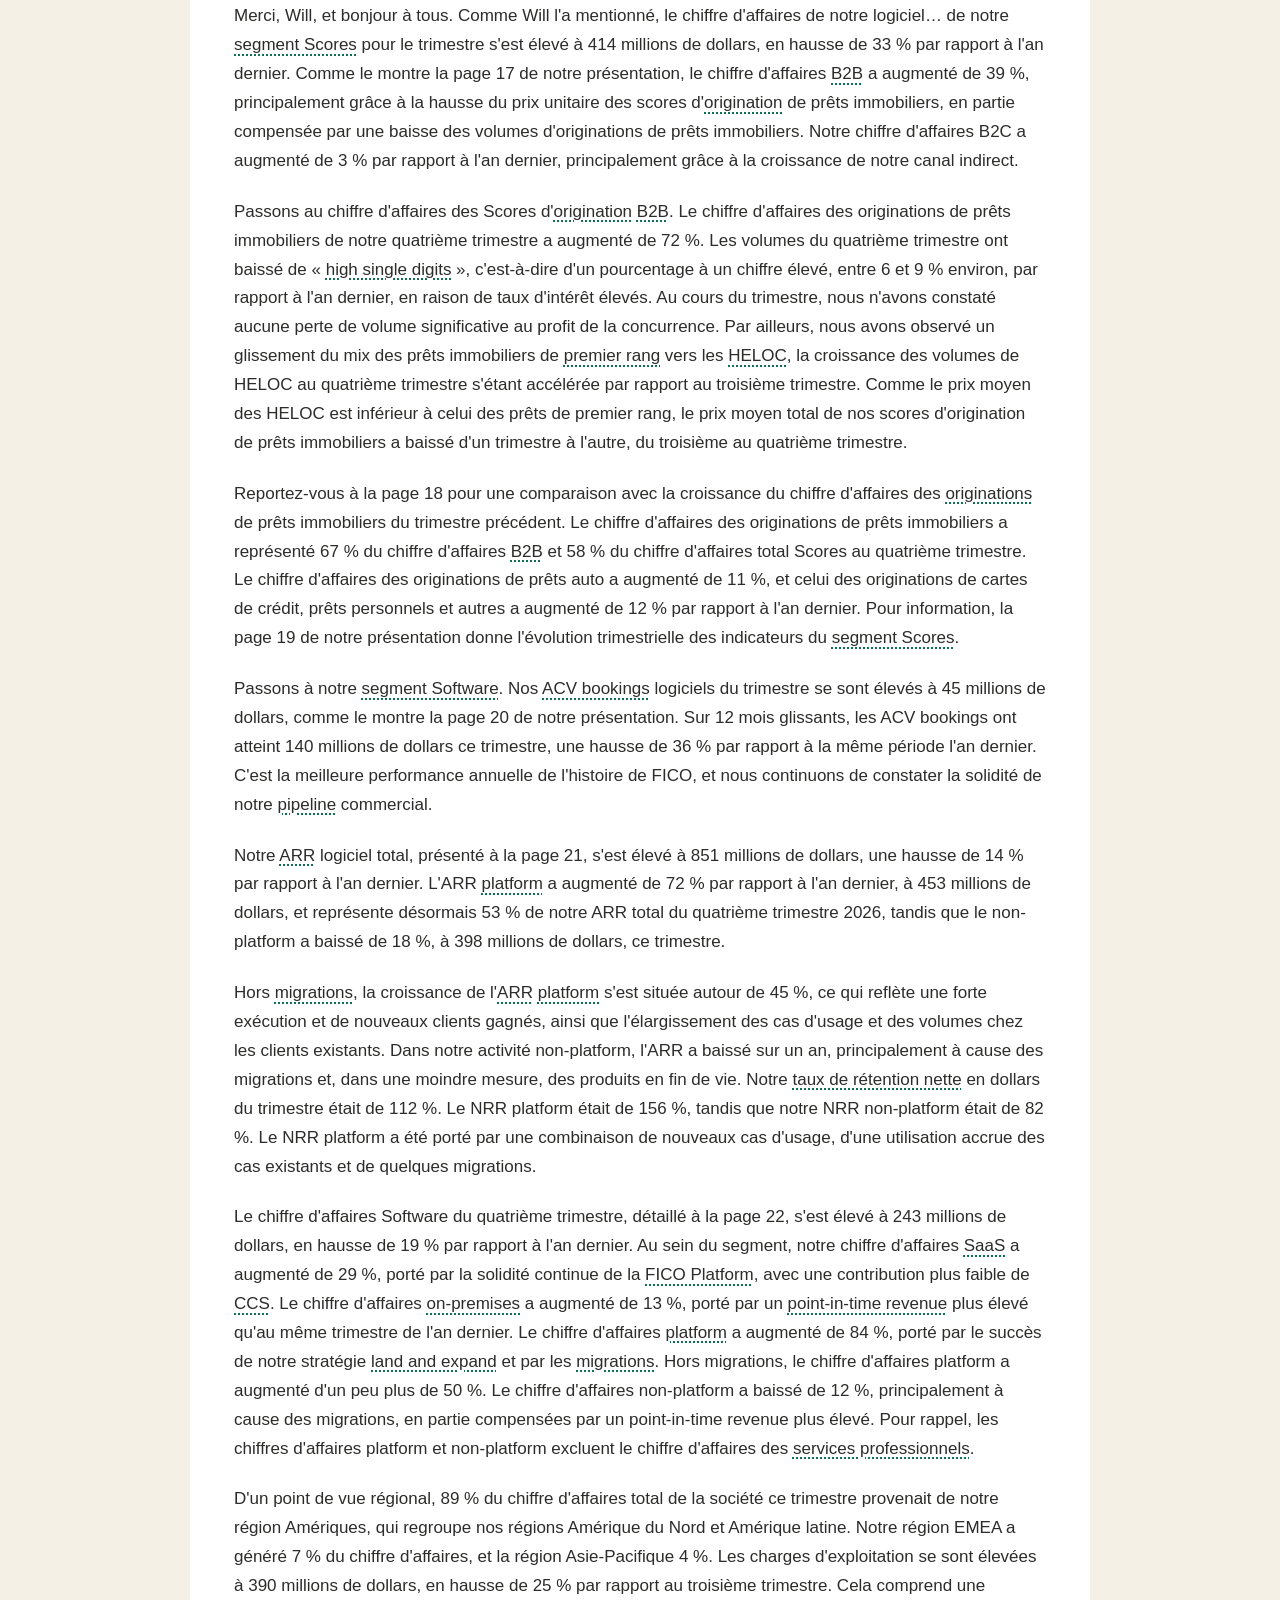
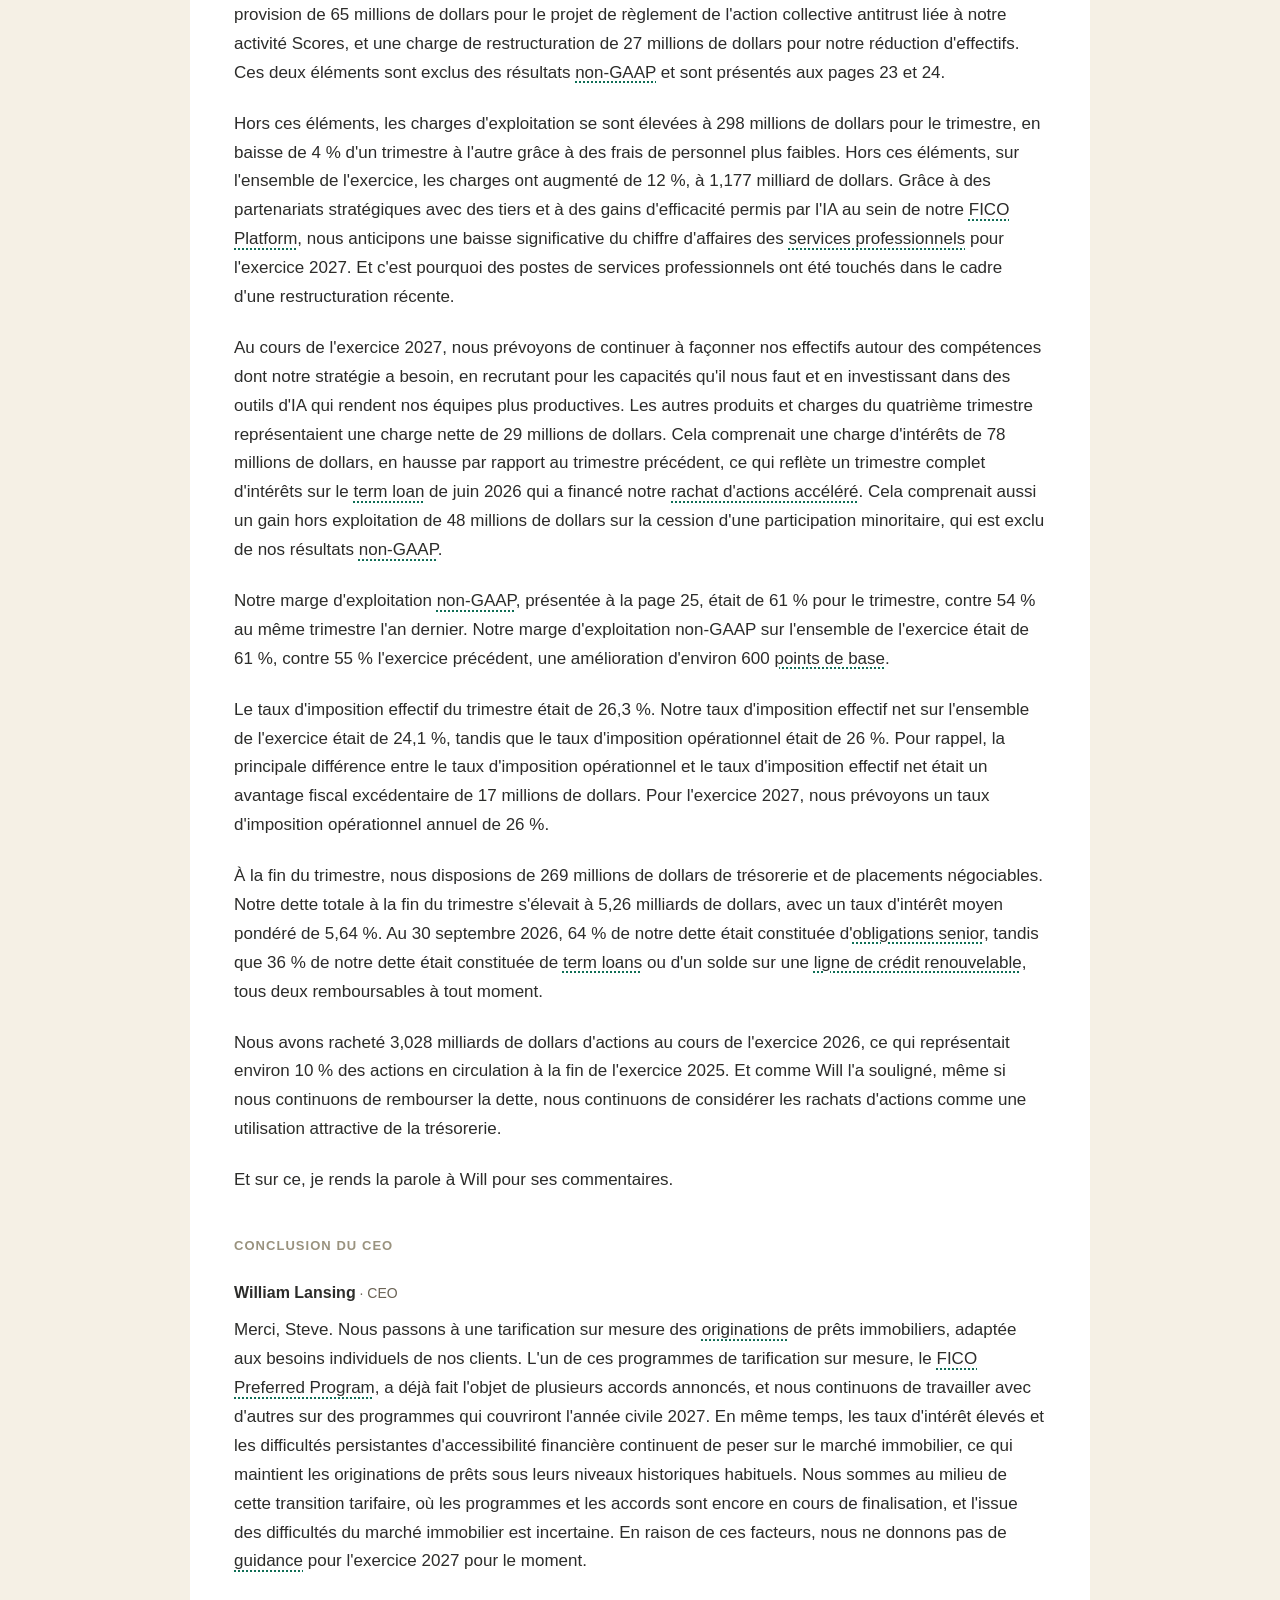
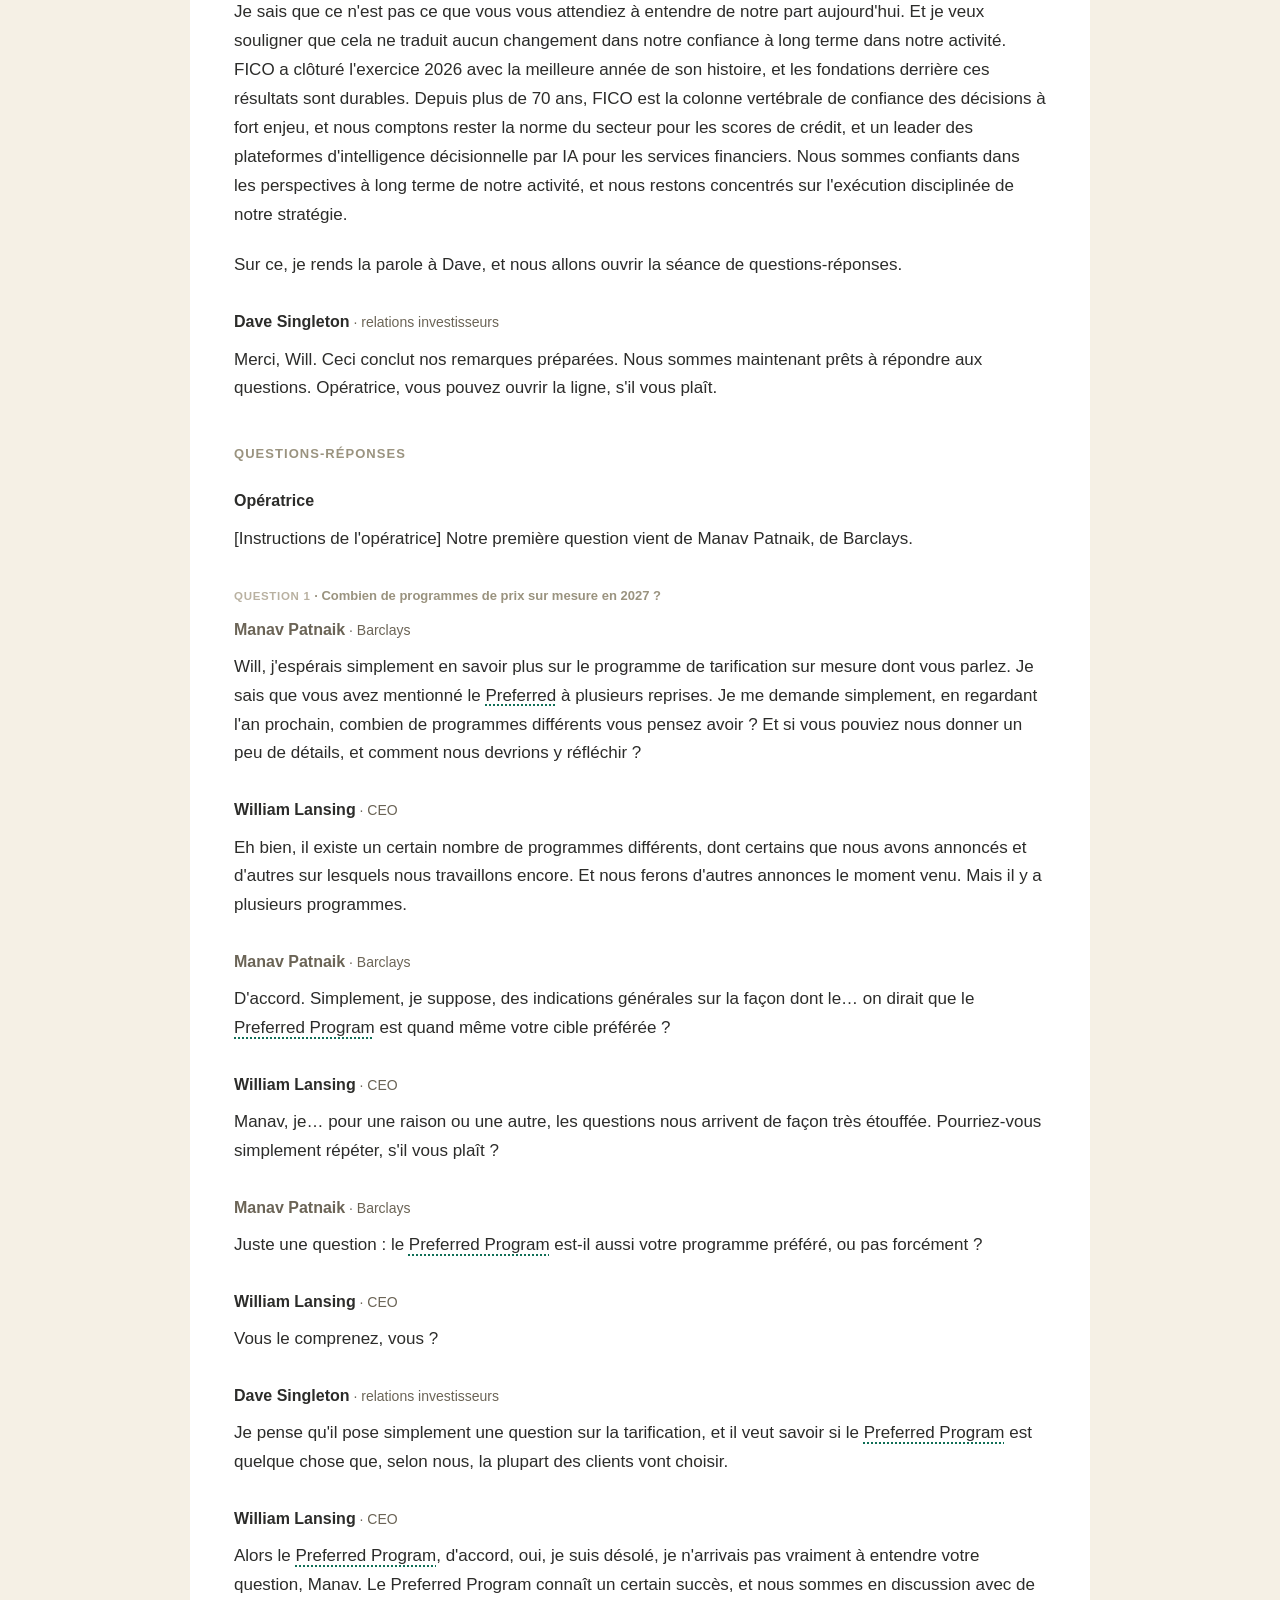
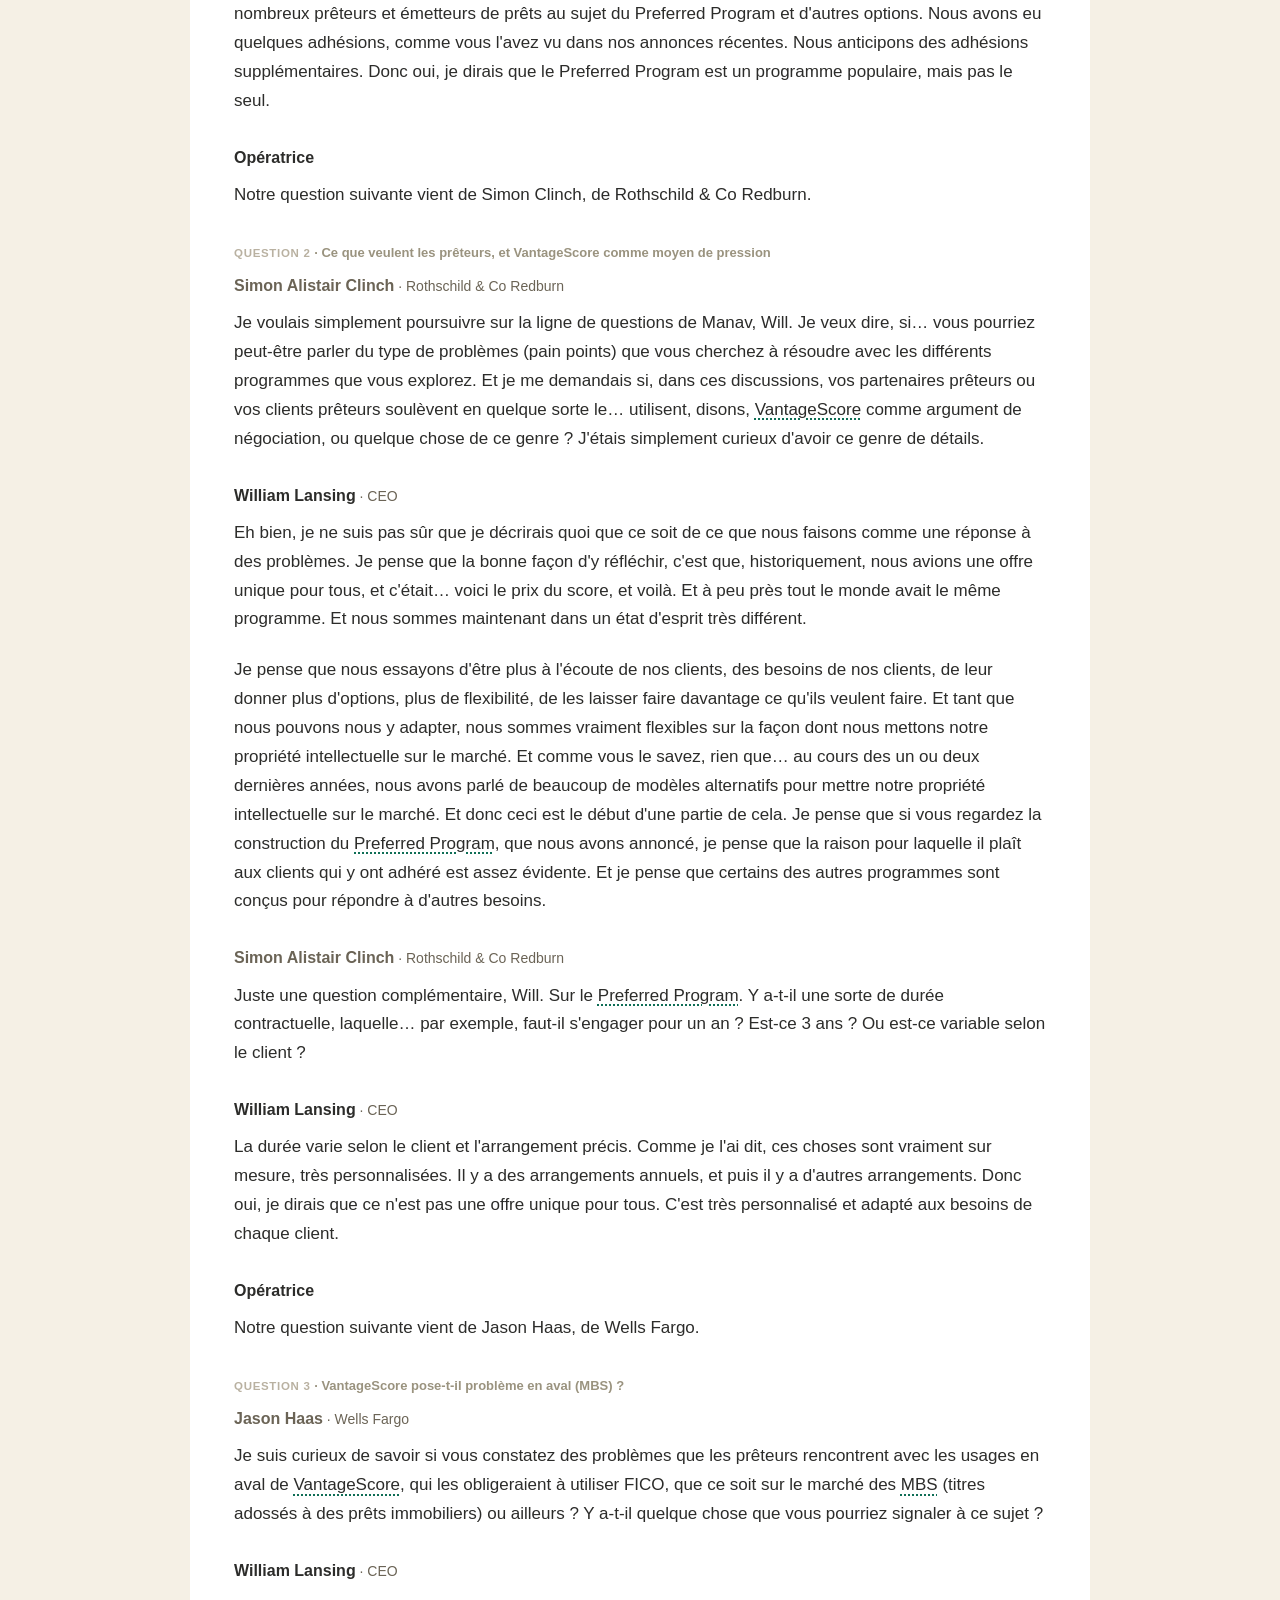
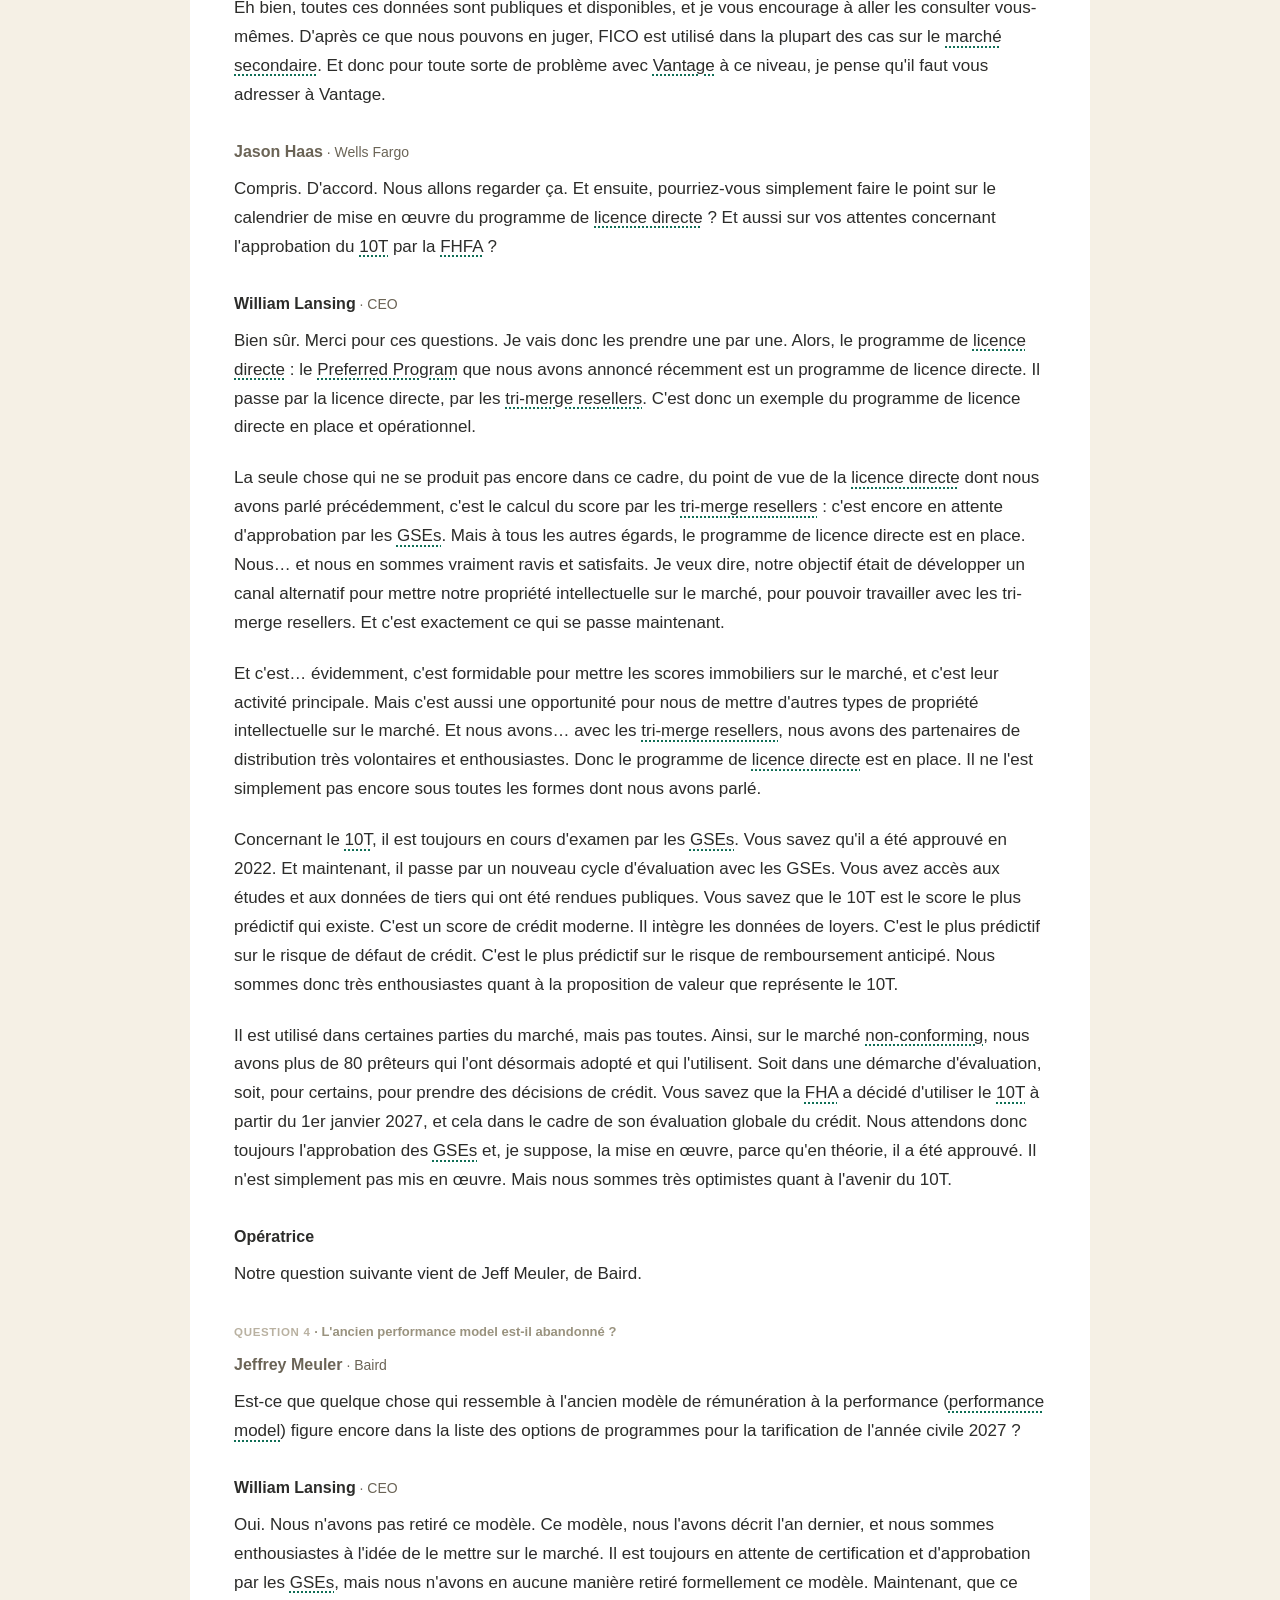
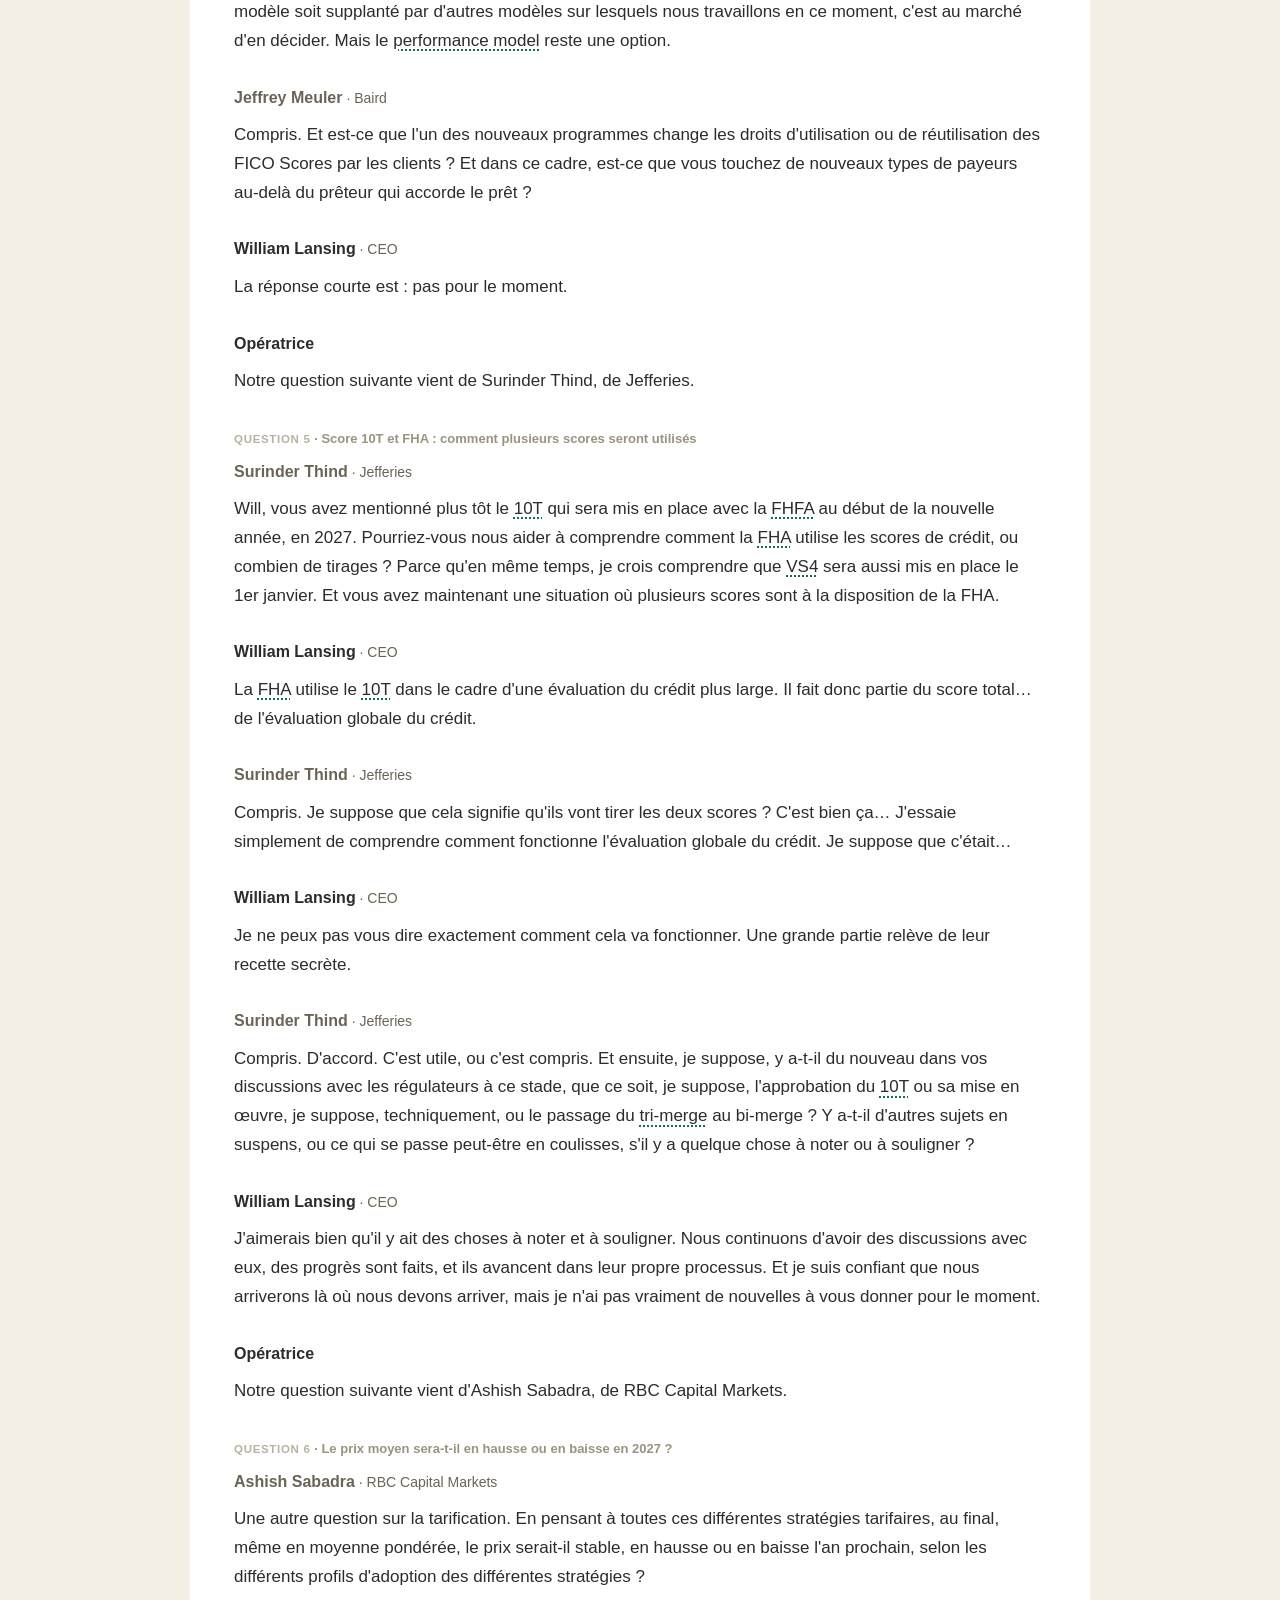
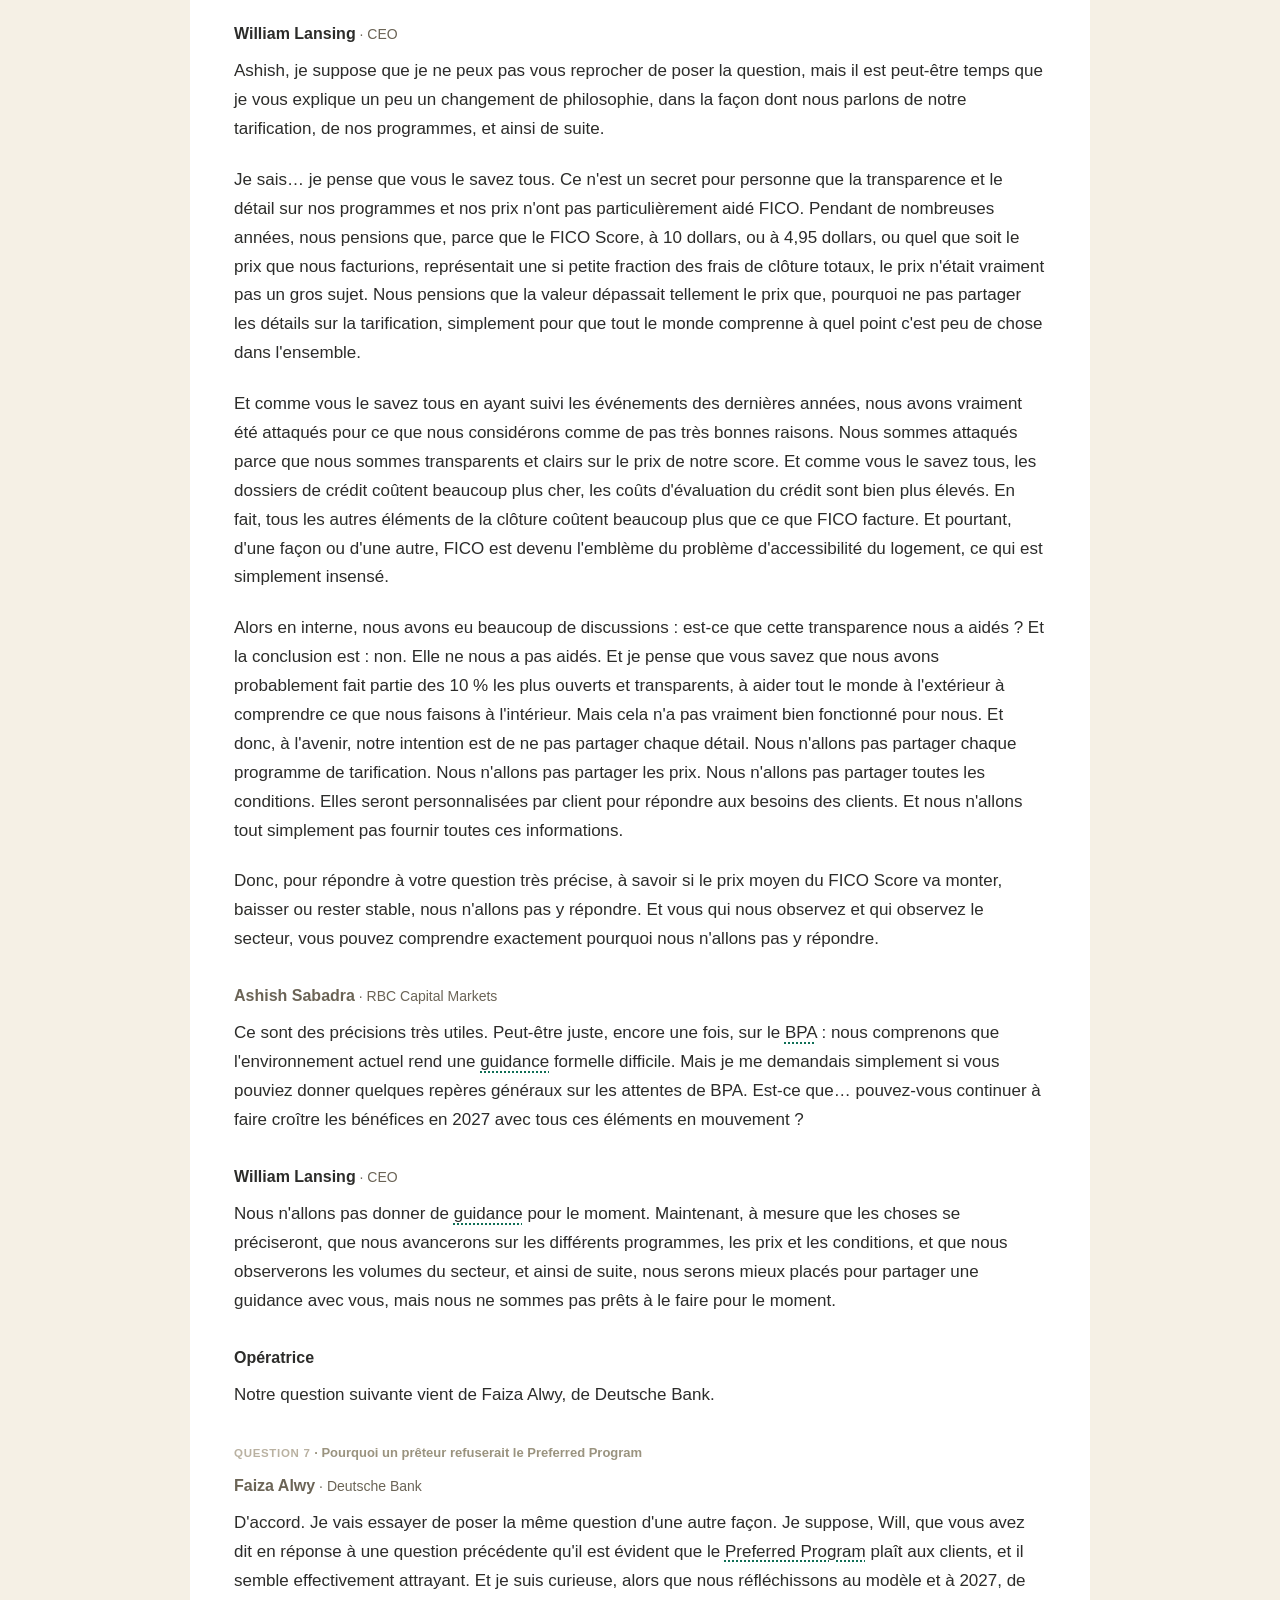
==== commit 330ea9c0: "Barre Méthode Trident identique à l'App" ====
--- a/fico-t4-2026/index.html
+++ b/fico-t4-2026/index.html
@@ -10,21 +10,26 @@
 <style>
   html, body { margin: 0; min-height: 100%; }
   body { background: hsl(39 46% 93%); color: #2c2c2a; font-family: -apple-system, BlinkMacSystemFont, "Segoe UI", Inter, Helvetica, Arial, sans-serif; -webkit-font-smoothing: antialiased; }
-  .site-navigation { background: #f5efe4; }
-  html.sticky-nav .site-navigation { position: sticky; top: 0; z-index: 30; padding-bottom: 4px; }
-  .site-navigation .nav { max-width: 860px; margin: 0 auto; padding: 16px 18px 0; }
-  .site-navigation .bar { display: flex; align-items: center; gap: 10px; background: #fff; border-radius: 18px; padding: 8px 12px 8px 10px; }
-  .site-navigation .brand { display: flex; align-items: center; gap: 9px; color: #2c2c2a; font-weight: 800; font-size: 15px; letter-spacing: -.2px; margin-right: auto; }
+  /* Même barre que l'App Trident (pleine largeur, blanche), sans les rubriques. */
+  .site-navigation { background: #fff; border-bottom: 1px solid #ece8df; }
+  html.sticky-nav .site-navigation { position: sticky; top: 0; z-index: 30; }
+  .site-navigation .nav { max-width: 1120px; margin: 0 auto; padding: 10px 24px; }
+  .site-navigation .bar { display: flex; align-items: center; gap: 10px; }
+  .site-navigation .brand { display: flex; align-items: center; gap: 9px; color: #2c2c2a; font-weight: 800; font-size: 15px; letter-spacing: -.2px; margin-right: auto; padding: 2px 6px 2px 2px; }
   .site-navigation .brand img { width: 32px; height: 32px; border-radius: 9px; object-fit: cover; flex: none; }
-  .site-navigation .tag { font-size: 12.5px; font-weight: 650; color: #6b6456; background: #f5efe4; border-radius: 999px; padding: 5px 10px; }
+  .site-navigation .tag { font-size: 13.5px; font-weight: 650; color: #6b6456; white-space: nowrap; }
+  .site-navigation .ask { font-size: 13.5px; font-weight: 700; color: #0f6e56; background: #dff5ec; border-radius: 999px; padding: 8px 14px; text-decoration: none; white-space: nowrap; }
+  .site-navigation .ask:hover { background: #c9eedf; }
+  @media (max-width: 640px) { .site-navigation .nav { padding: 8px 12px; } .site-navigation .tag { display: none; } }
   .loading { text-align: center; color: #9a937f; padding: 80px 16px; }
 </style>
 </head>
 <body>
-<header class="site-navigation"><div class="nav"><div class="bar">
+<header class="site-navigation"><nav class="nav"><div class="bar">
   <span class="brand"><img src="logo-trident.webp" alt="Trident">Méthode Trident</span>
-  <span class="tag">Version test</span>
-</div></div></header>
+  <span class="tag">Fonctionnalité en test</span>
+  <a class="ask" href="https://www.skool.com/methode-trident" target="_blank" rel="noopener noreferrer">Donner mon avis</a>
+</div></nav></header>
 <main id="call"><p class="loading">Chargement du call…</p></main>
 <script type="module" src="app.js"></script>
 </body>
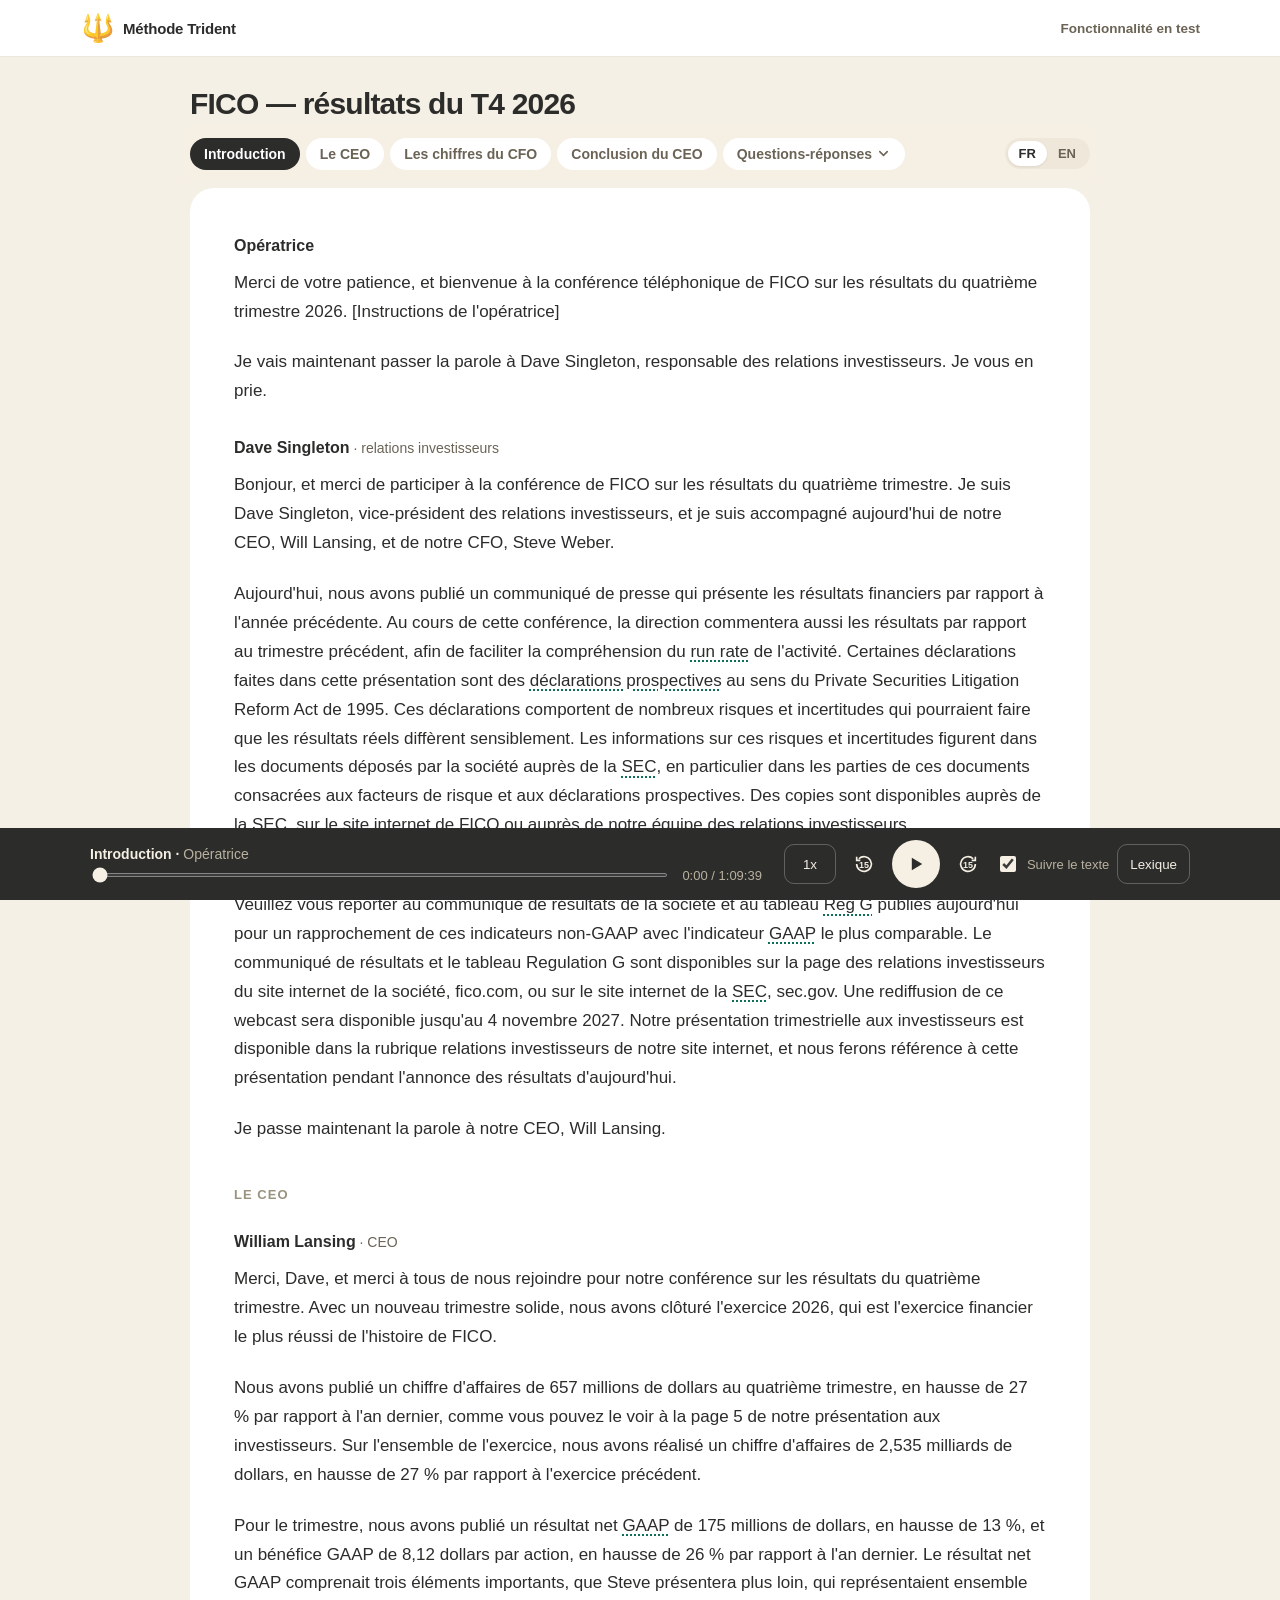
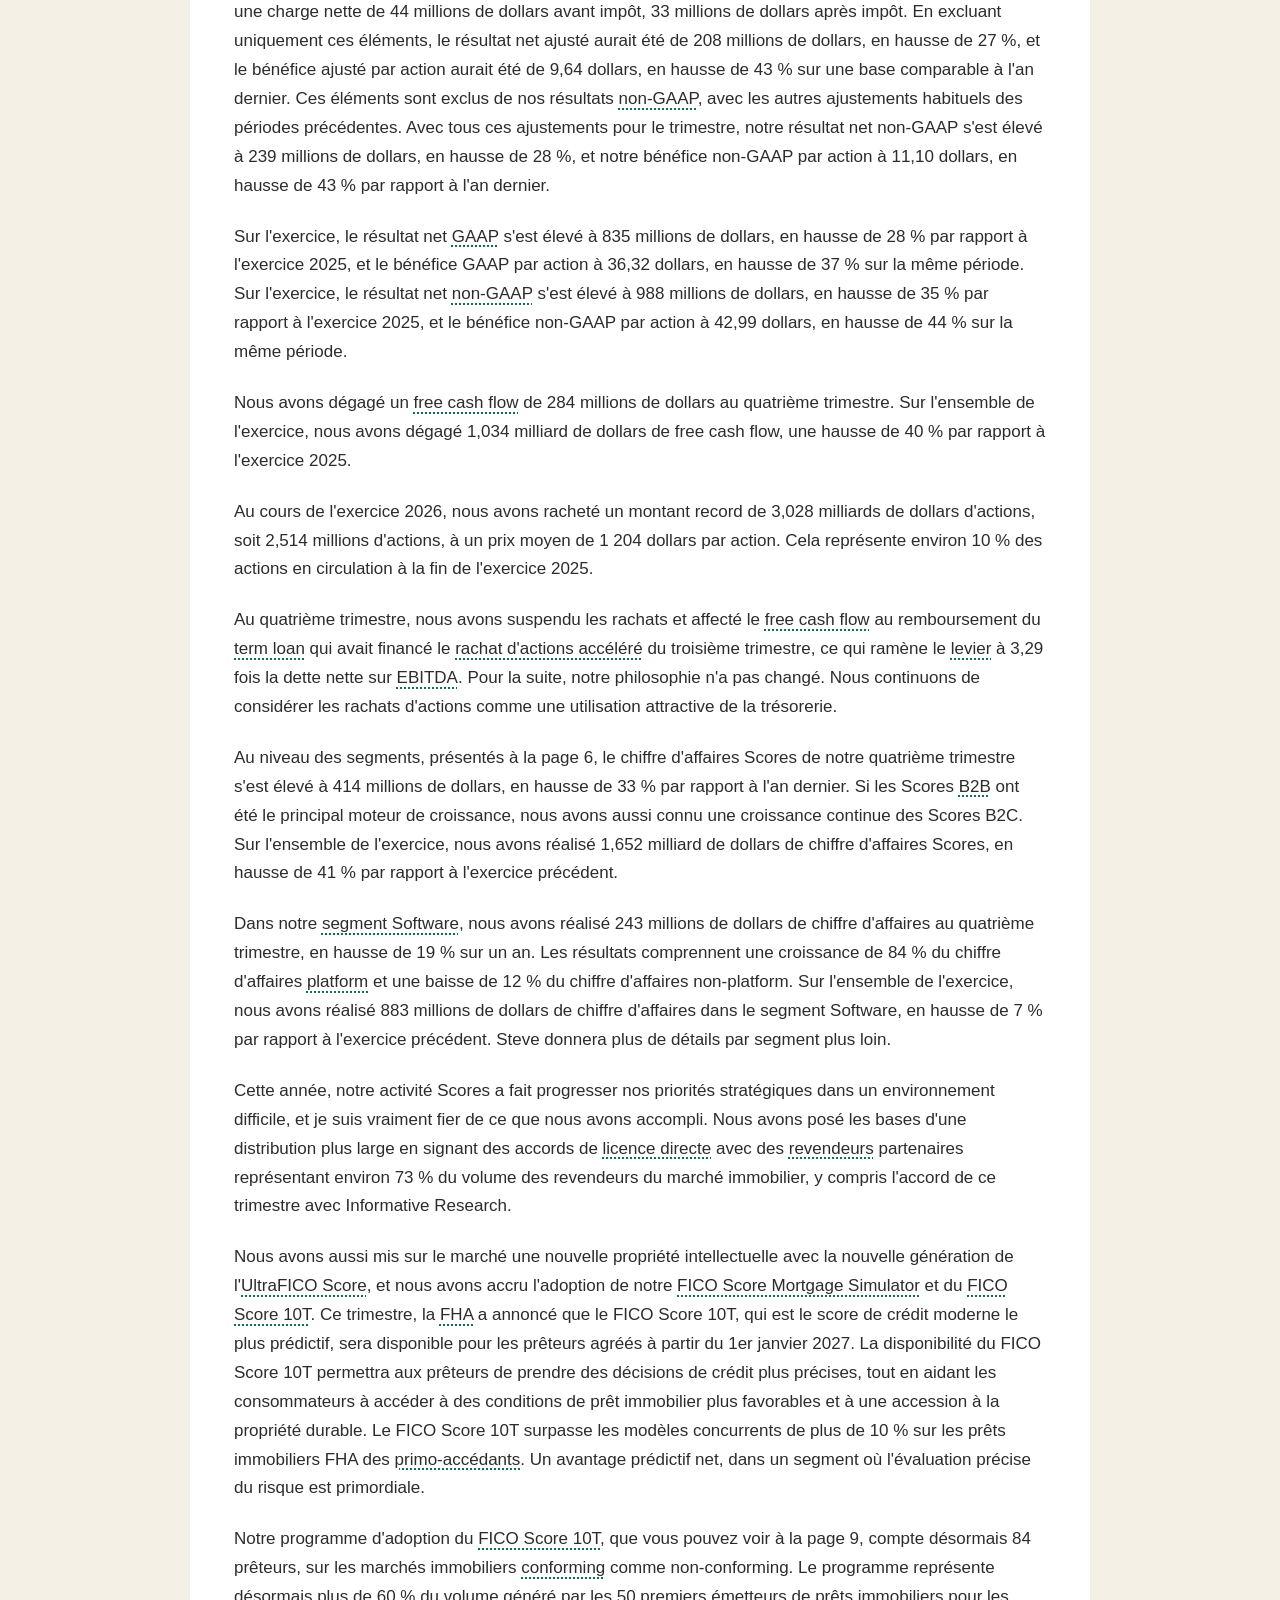
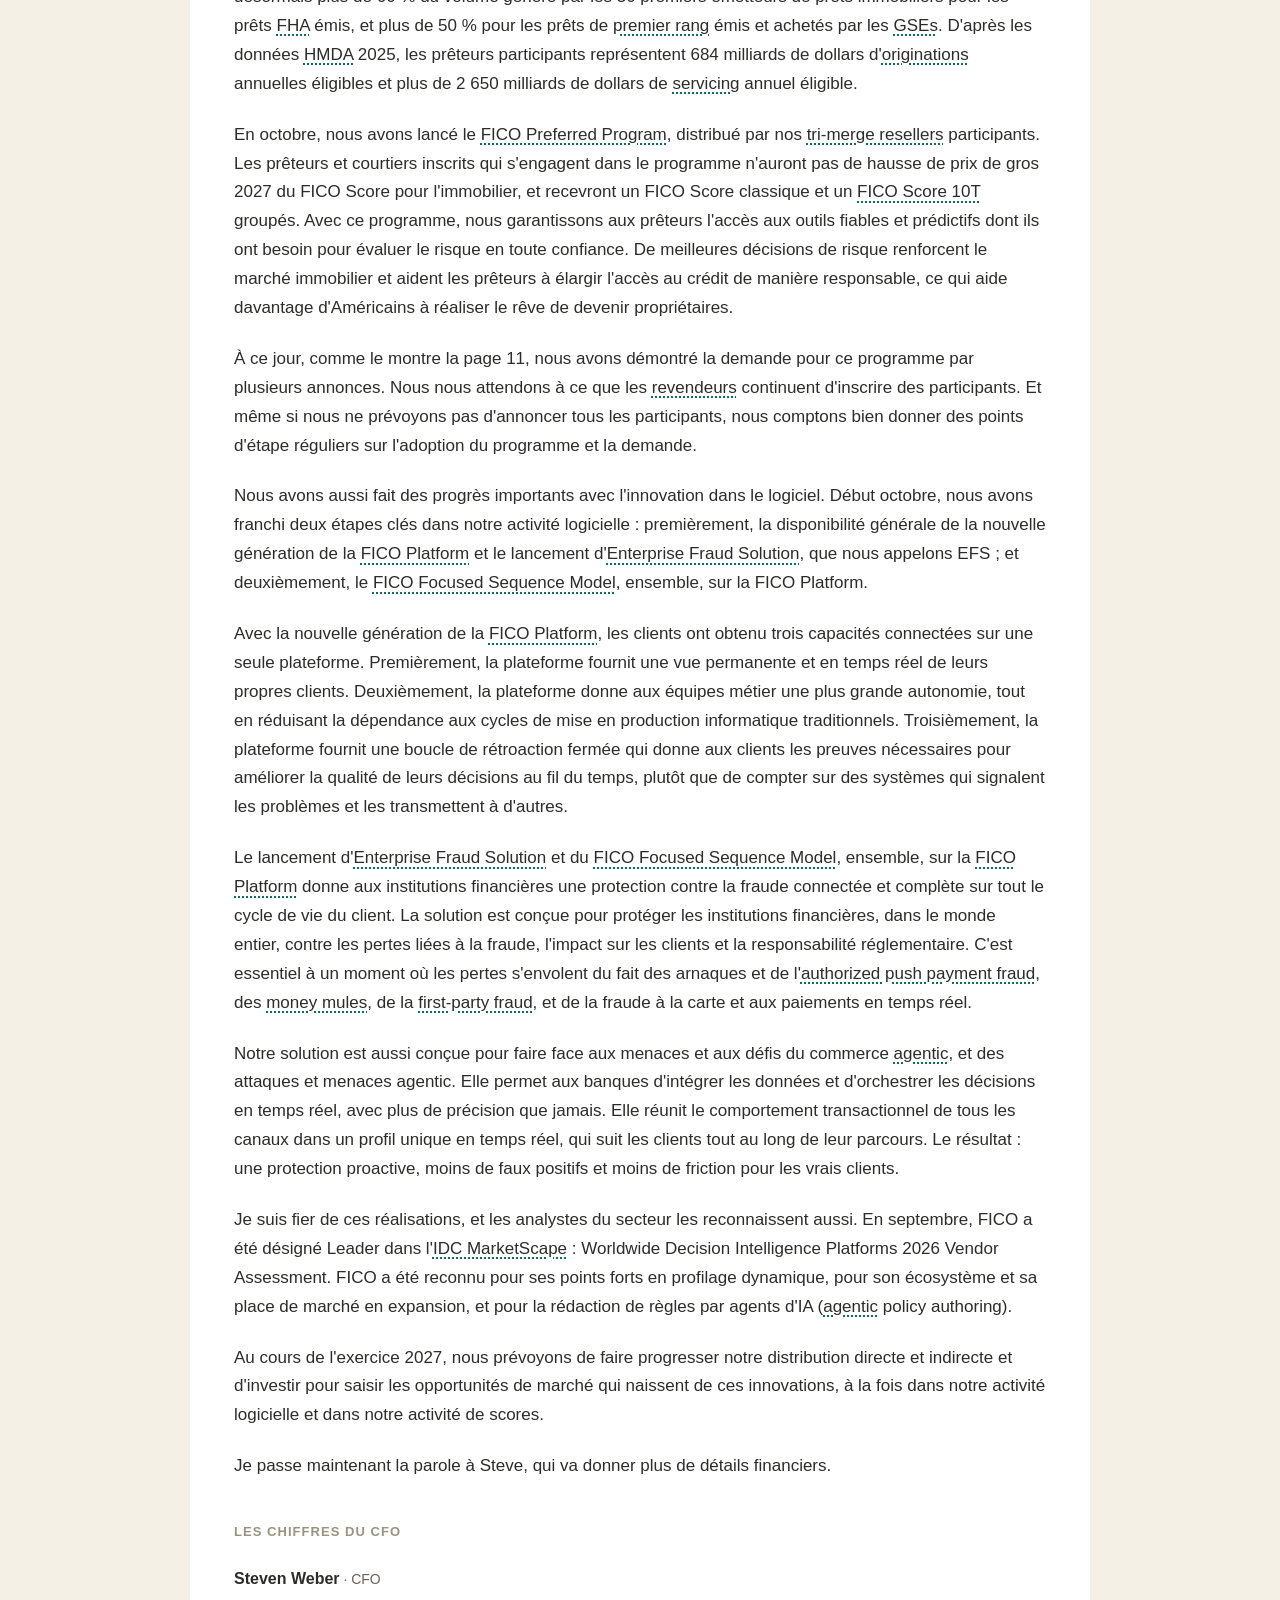
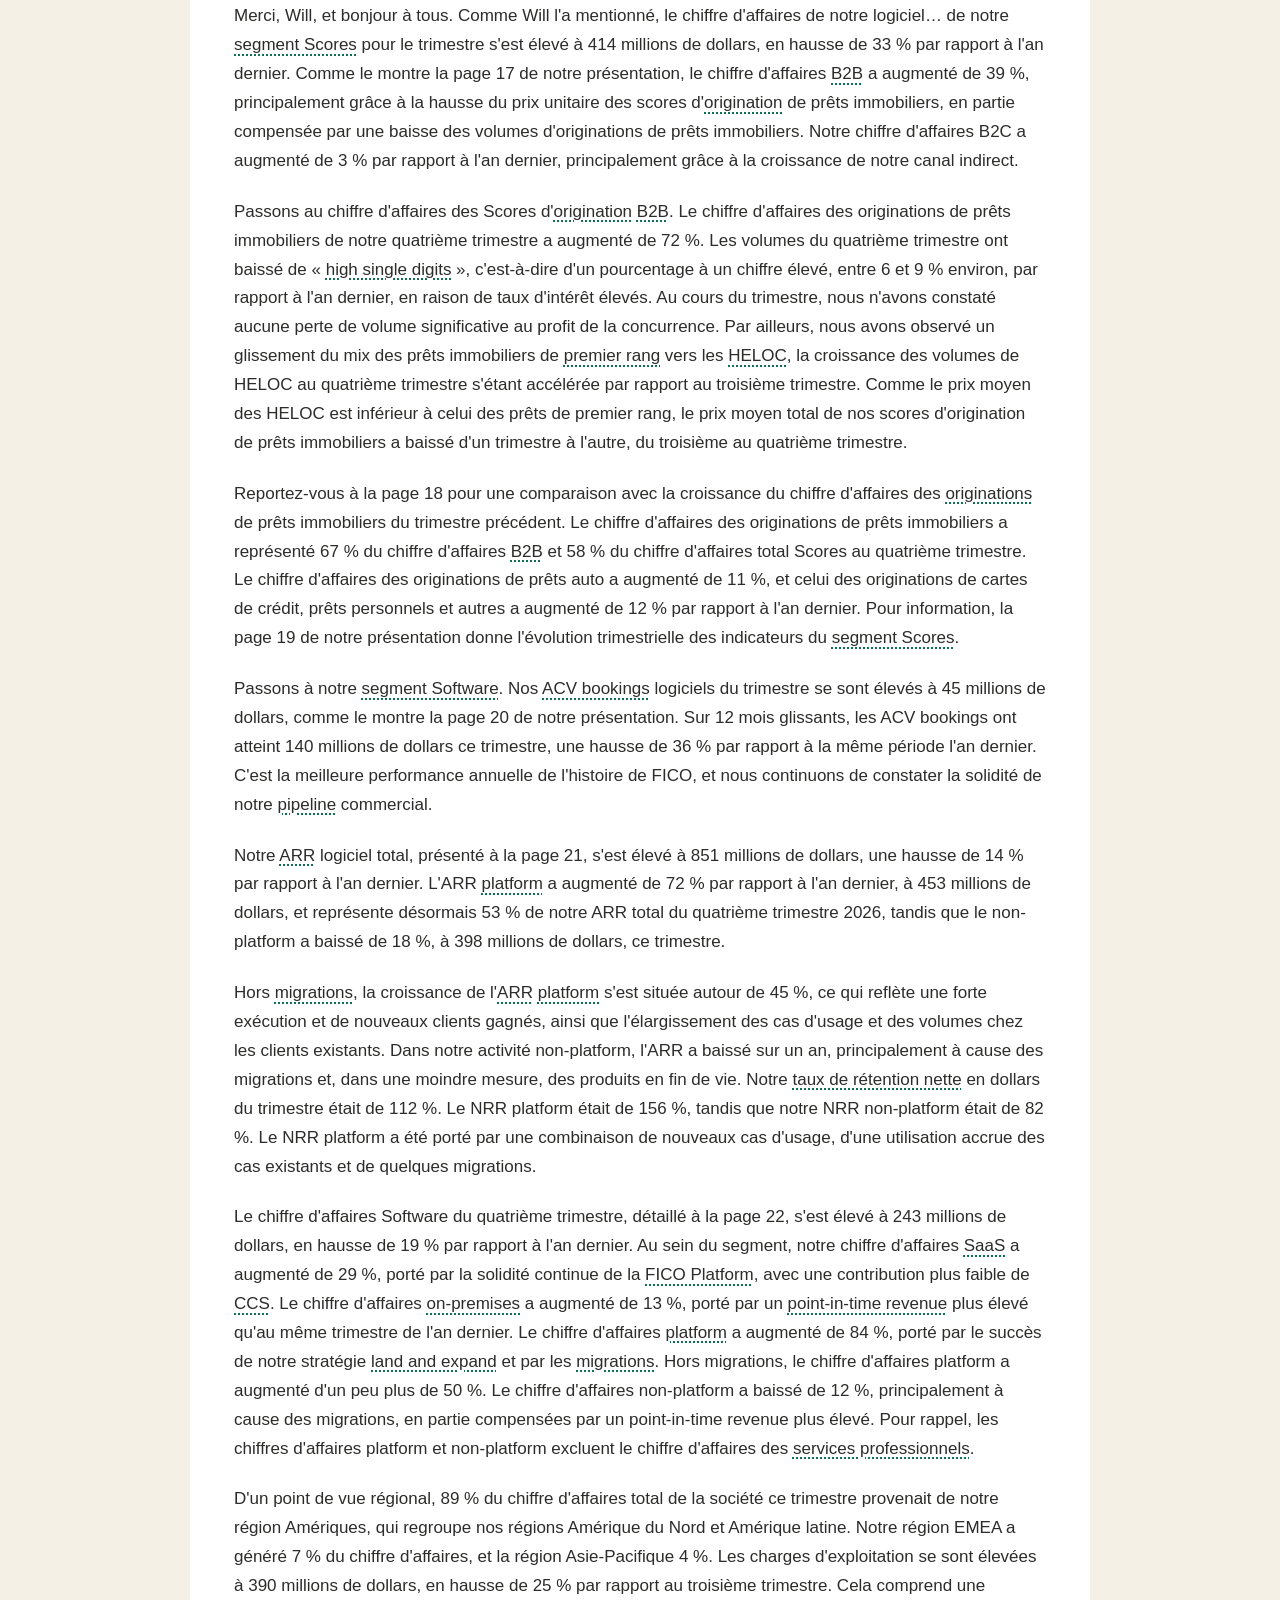
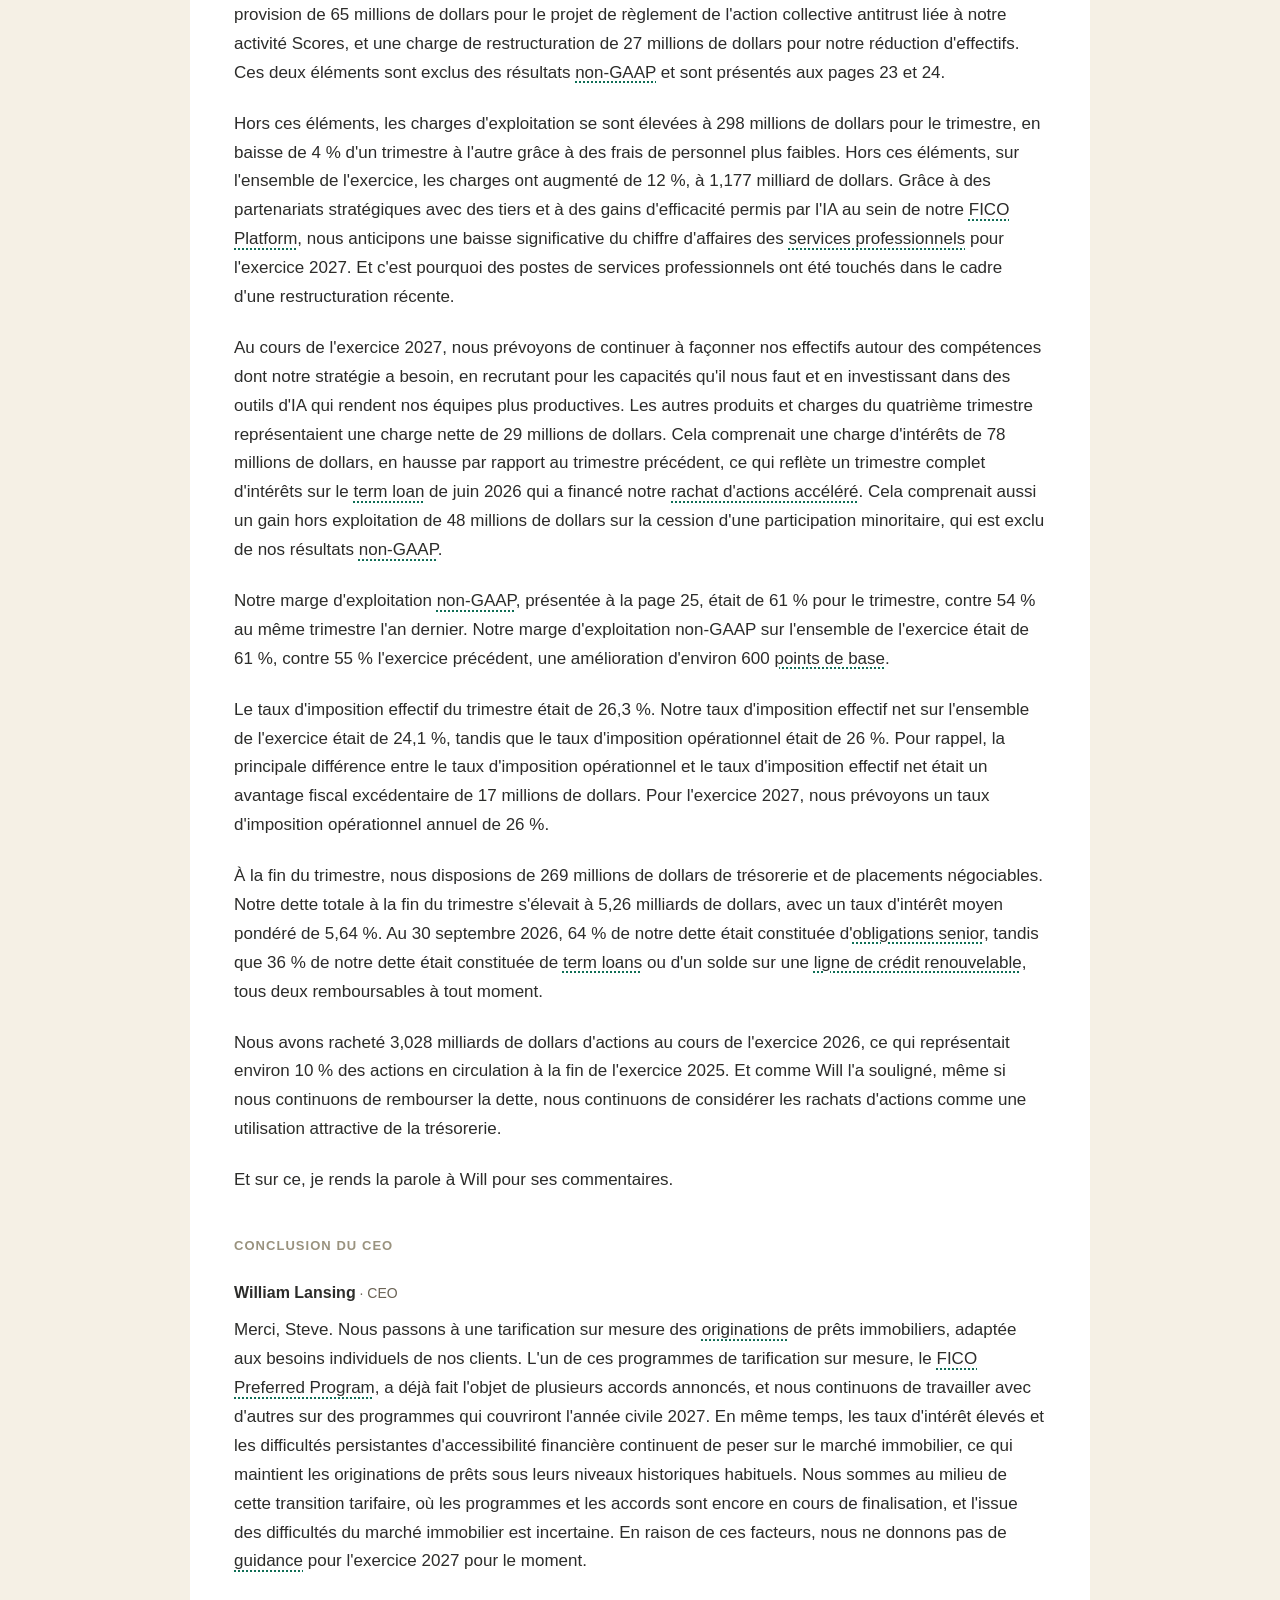
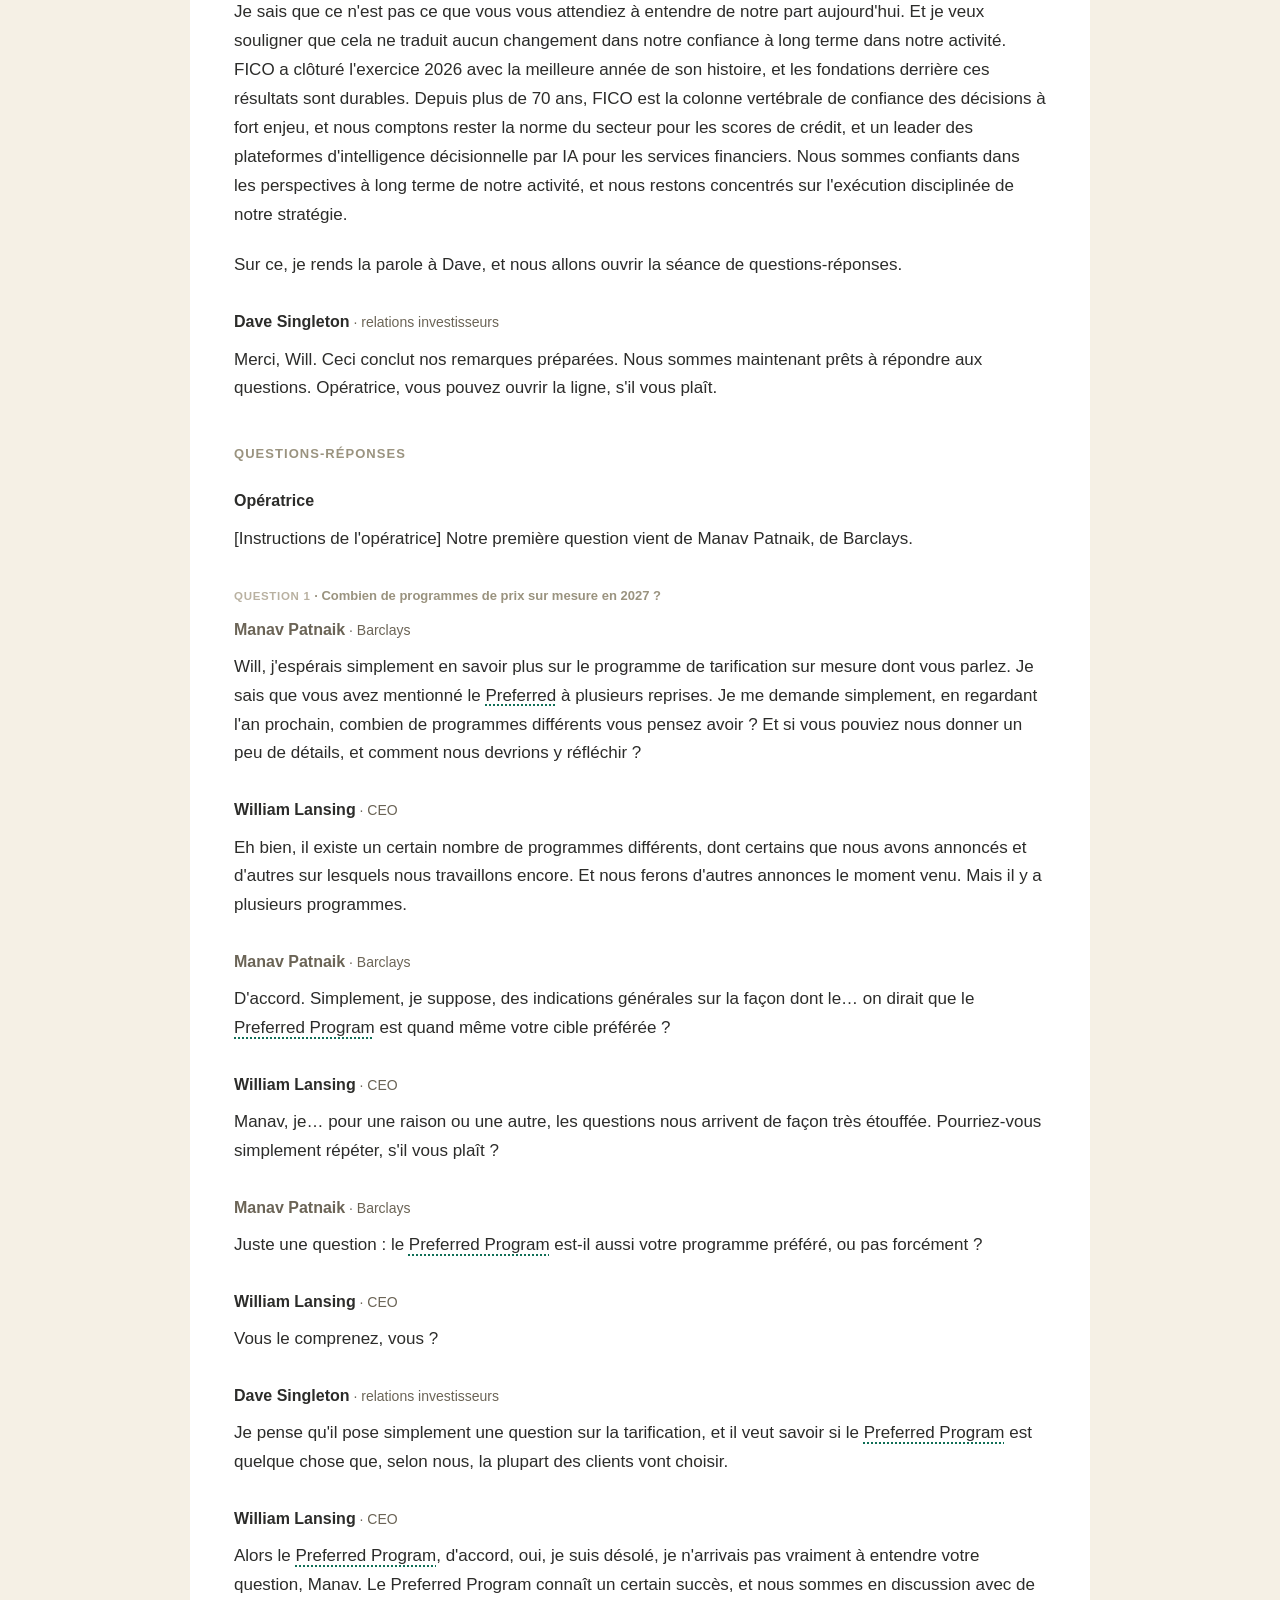
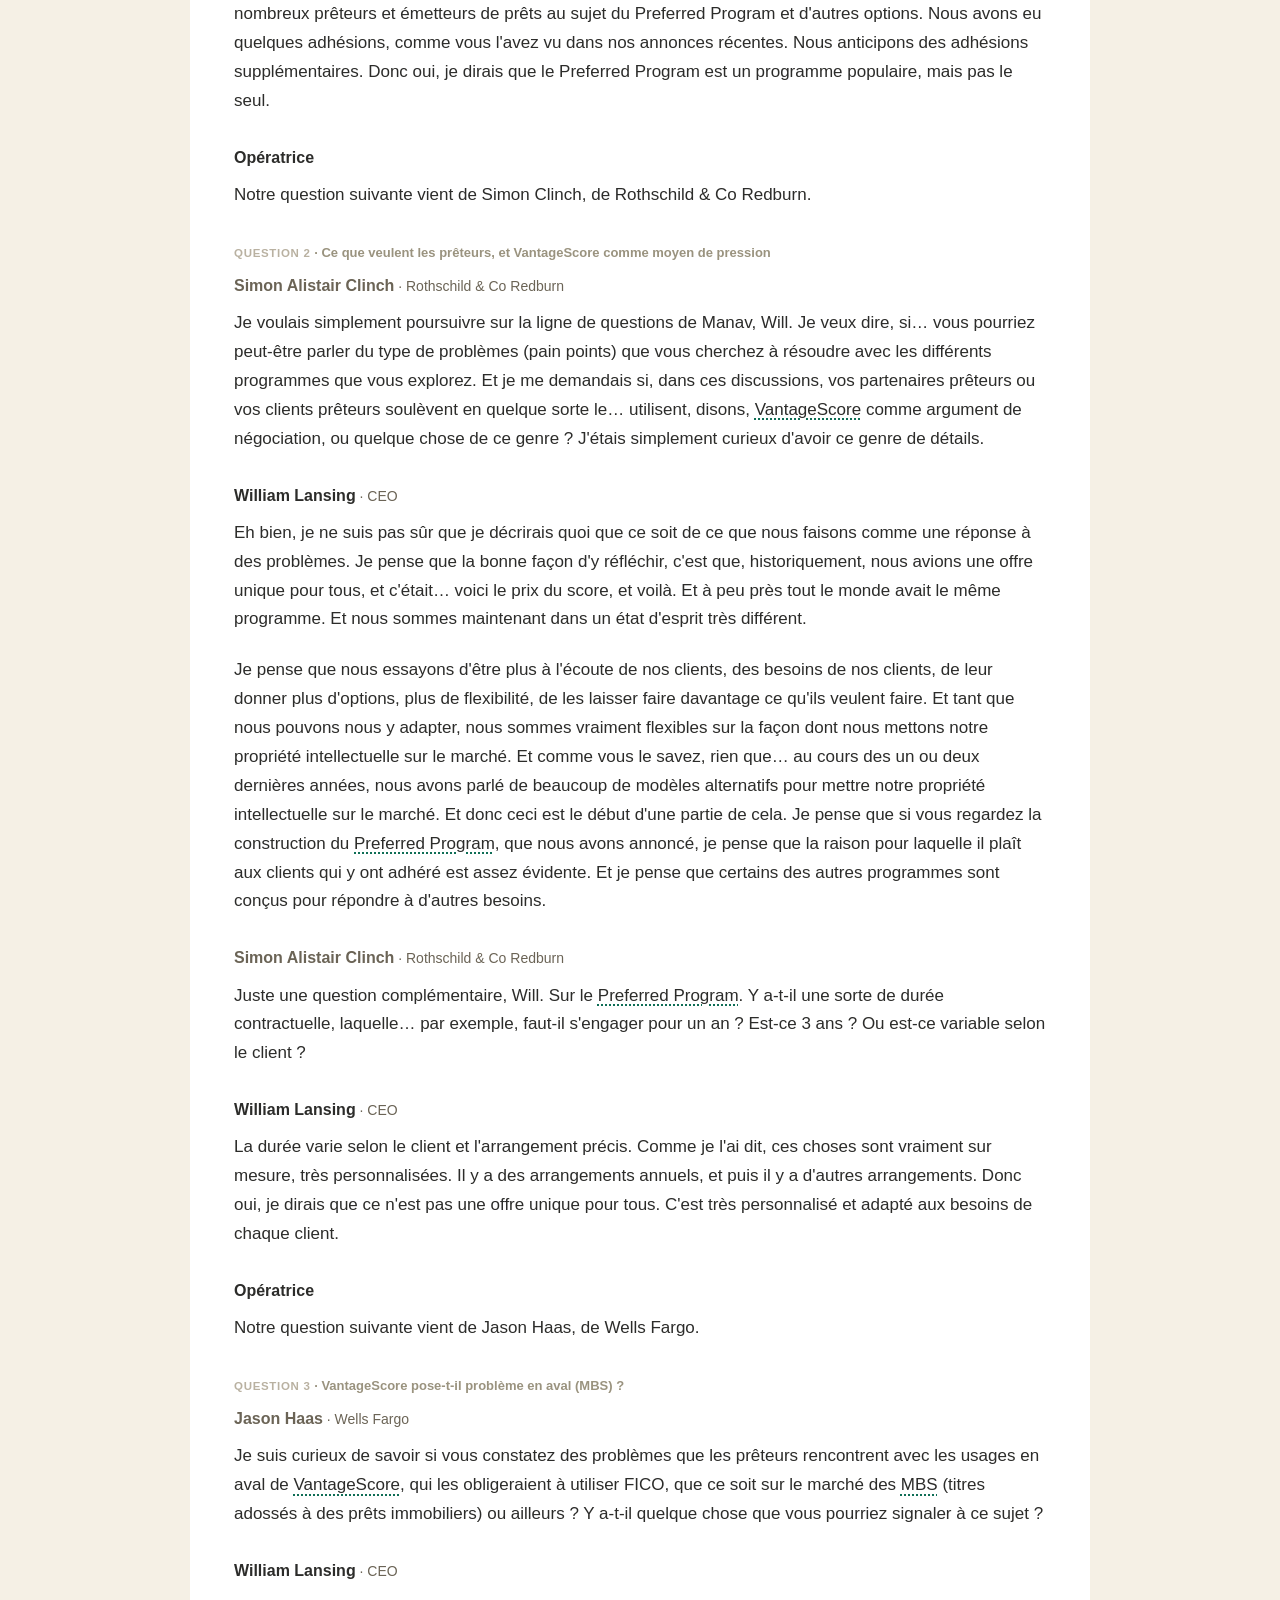
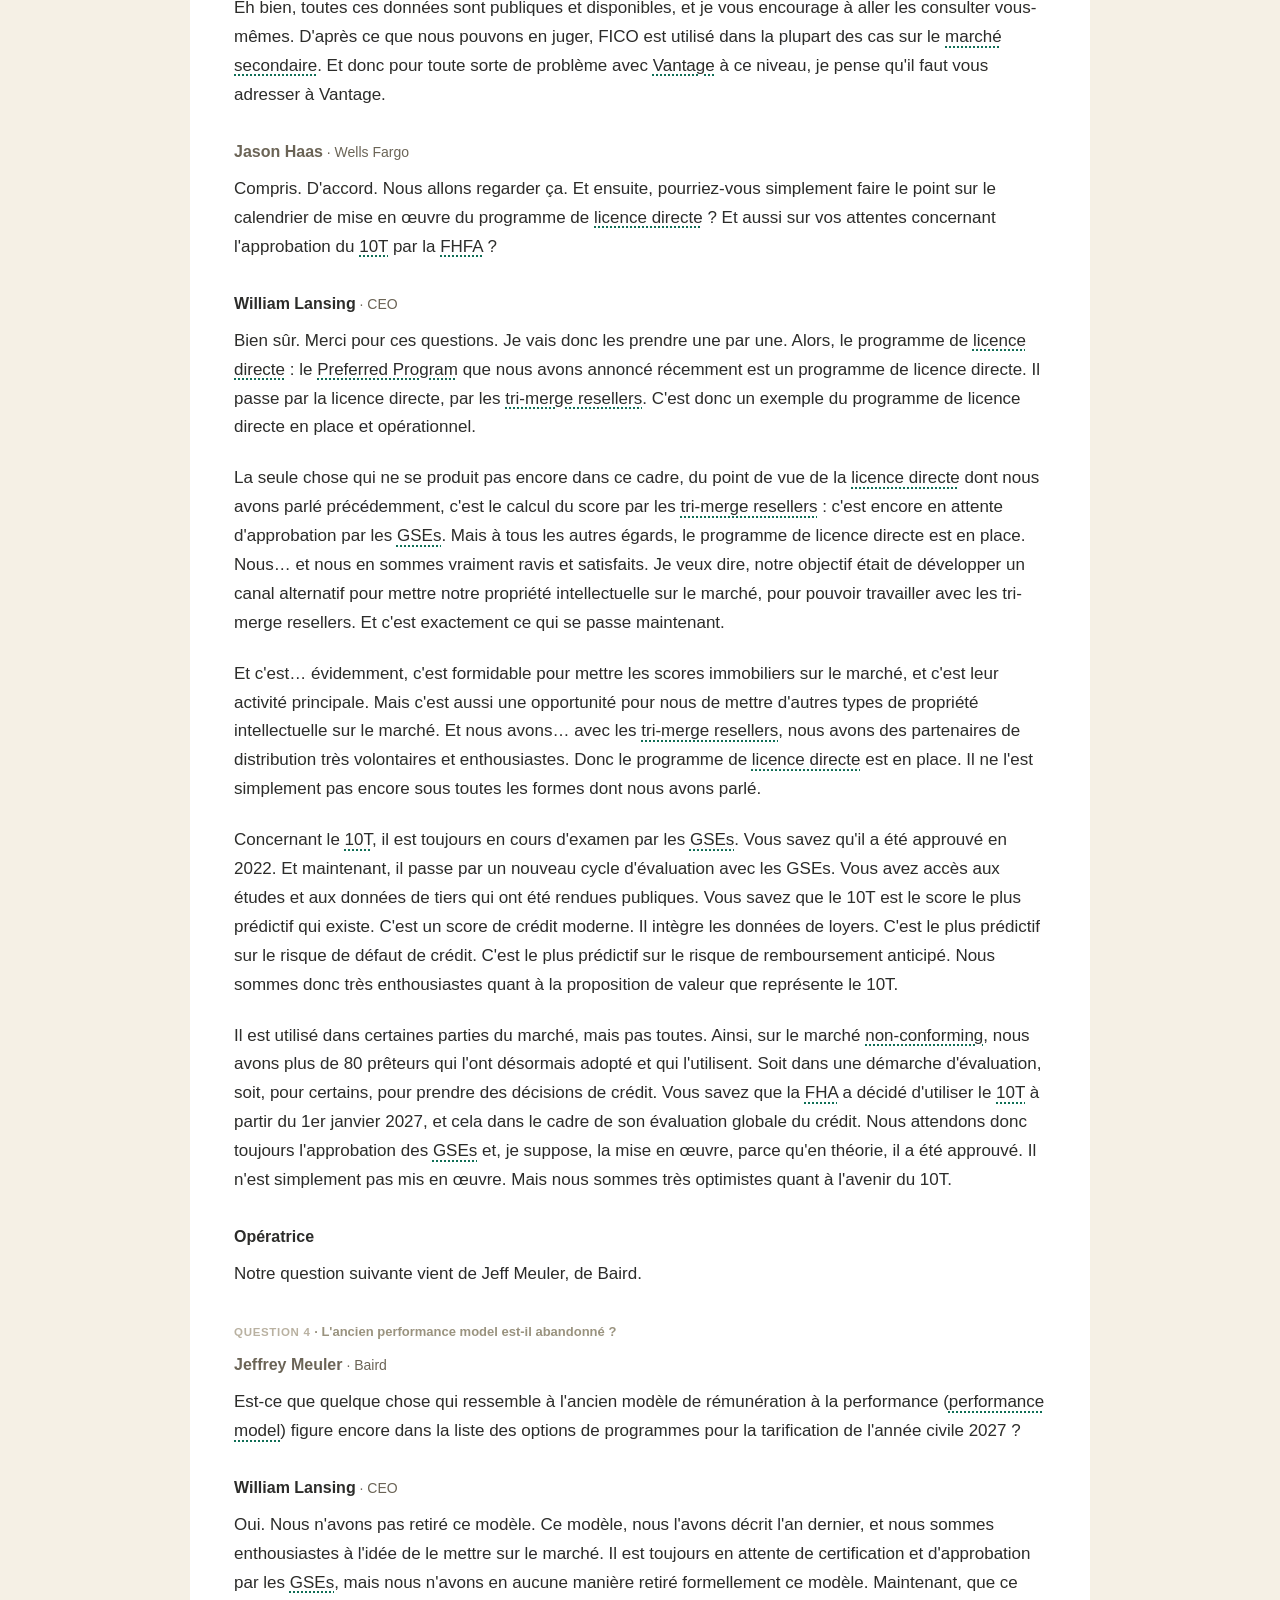
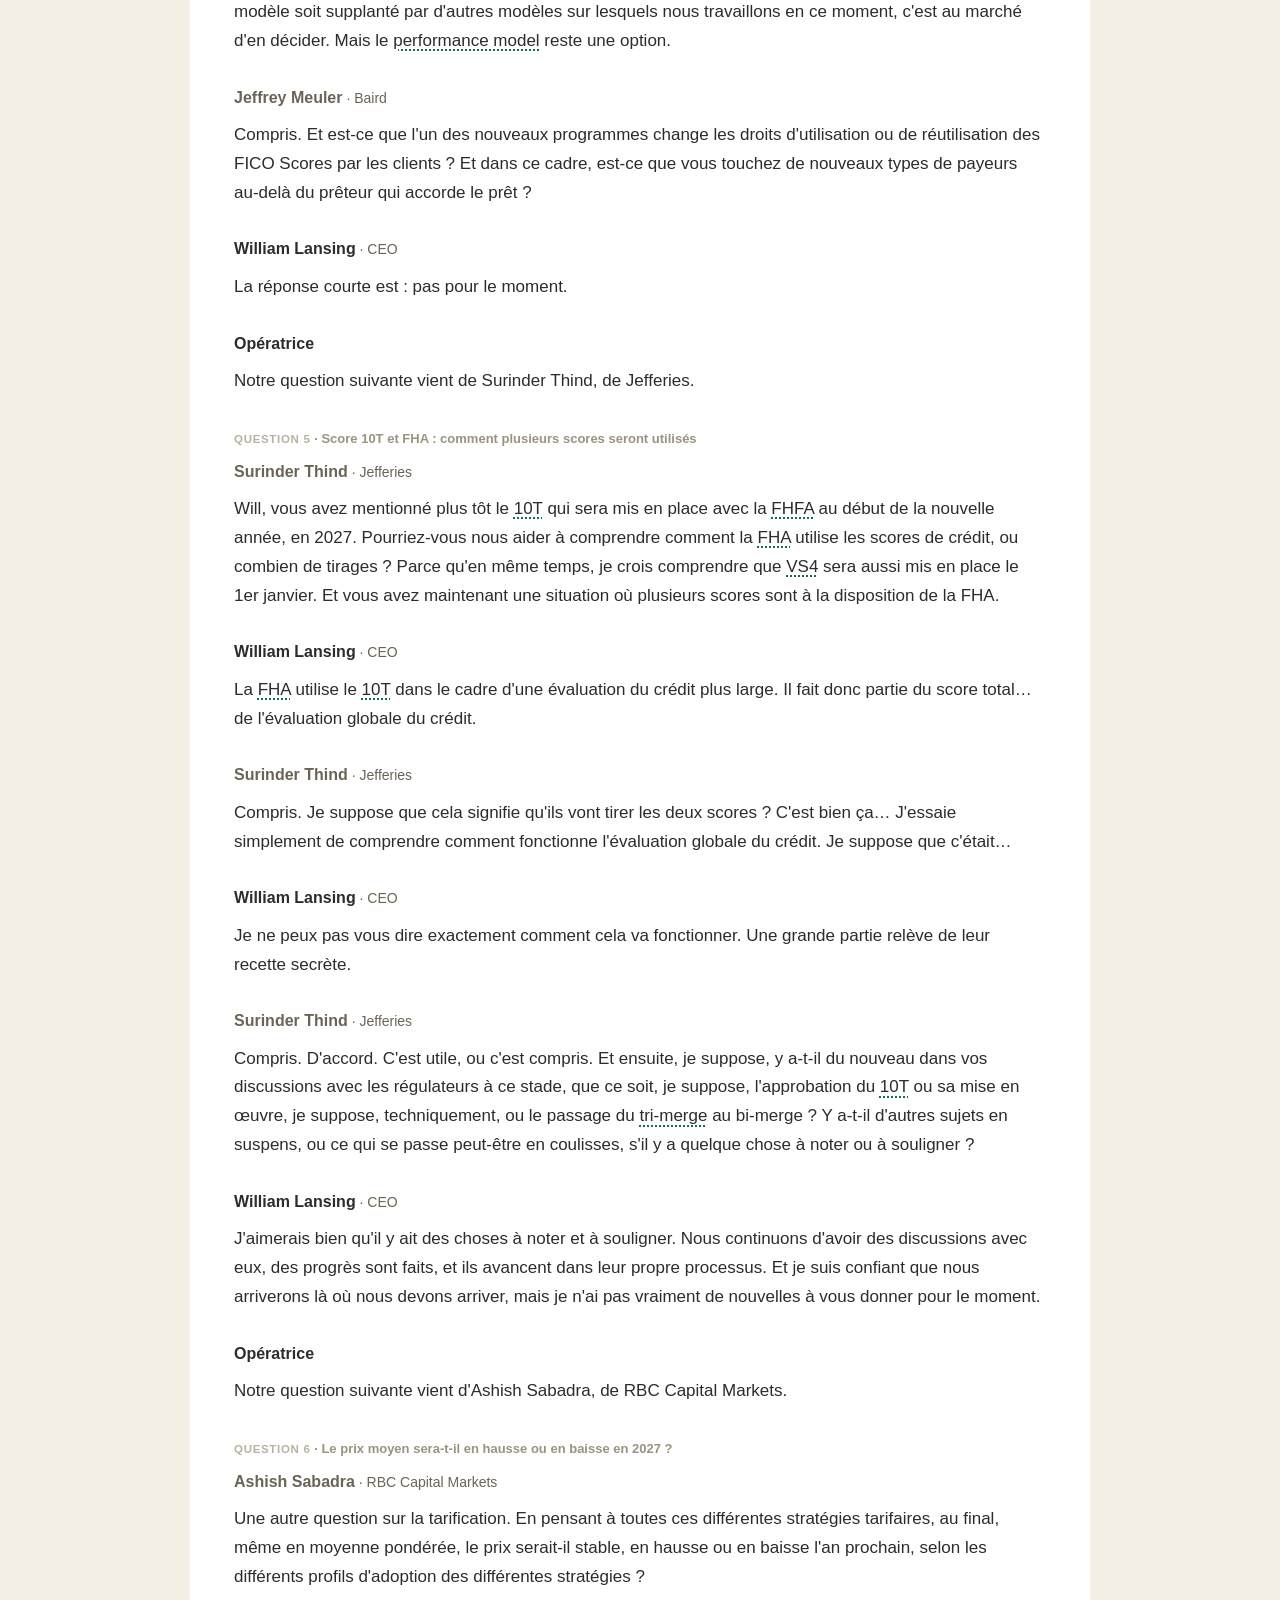
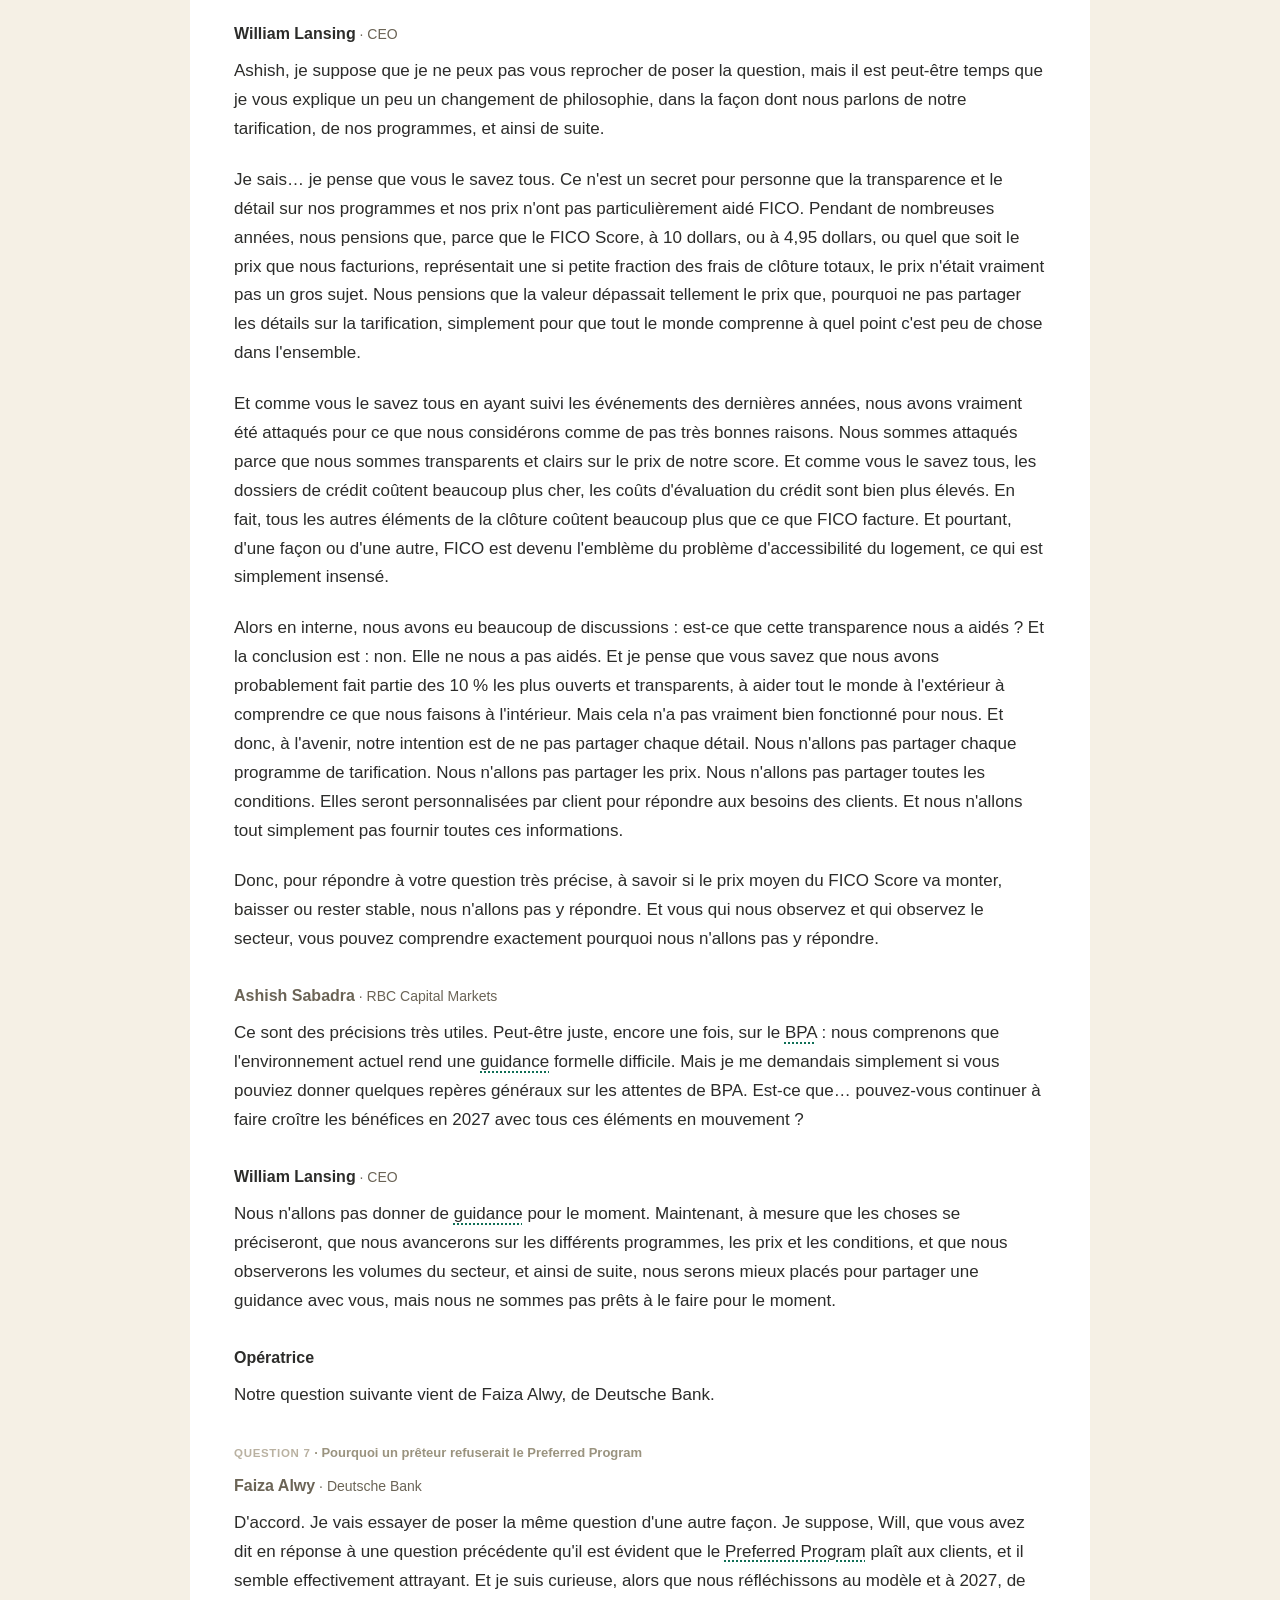
==== commit 442b04c2: "Barre : seulement « Fonctionnalité en test »" ====
--- a/fico-t4-2026/index.html
+++ b/fico-t4-2026/index.html
@@ -18,9 +18,7 @@
   .site-navigation .brand { display: flex; align-items: center; gap: 9px; color: #2c2c2a; font-weight: 800; font-size: 15px; letter-spacing: -.2px; margin-right: auto; padding: 2px 6px 2px 2px; }
   .site-navigation .brand img { width: 32px; height: 32px; border-radius: 9px; object-fit: cover; flex: none; }
   .site-navigation .tag { font-size: 13.5px; font-weight: 650; color: #6b6456; white-space: nowrap; }
-  .site-navigation .ask { font-size: 13.5px; font-weight: 700; color: #0f6e56; background: #dff5ec; border-radius: 999px; padding: 8px 14px; text-decoration: none; white-space: nowrap; }
-  .site-navigation .ask:hover { background: #c9eedf; }
-  @media (max-width: 640px) { .site-navigation .nav { padding: 8px 12px; } .site-navigation .tag { display: none; } }
+  @media (max-width: 640px) { .site-navigation .nav { padding: 8px 12px; } }
   .loading { text-align: center; color: #9a937f; padding: 80px 16px; }
 </style>
 </head>
@@ -28,7 +26,6 @@
 <header class="site-navigation"><nav class="nav"><div class="bar">
   <span class="brand"><img src="logo-trident.webp" alt="Trident">Méthode Trident</span>
   <span class="tag">Fonctionnalité en test</span>
-  <a class="ask" href="https://www.skool.com/methode-trident" target="_blank" rel="noopener noreferrer">Donner mon avis</a>
 </div></nav></header>
 <main id="call"><p class="loading">Chargement du call…</p></main>
 <script type="module" src="app.js"></script>
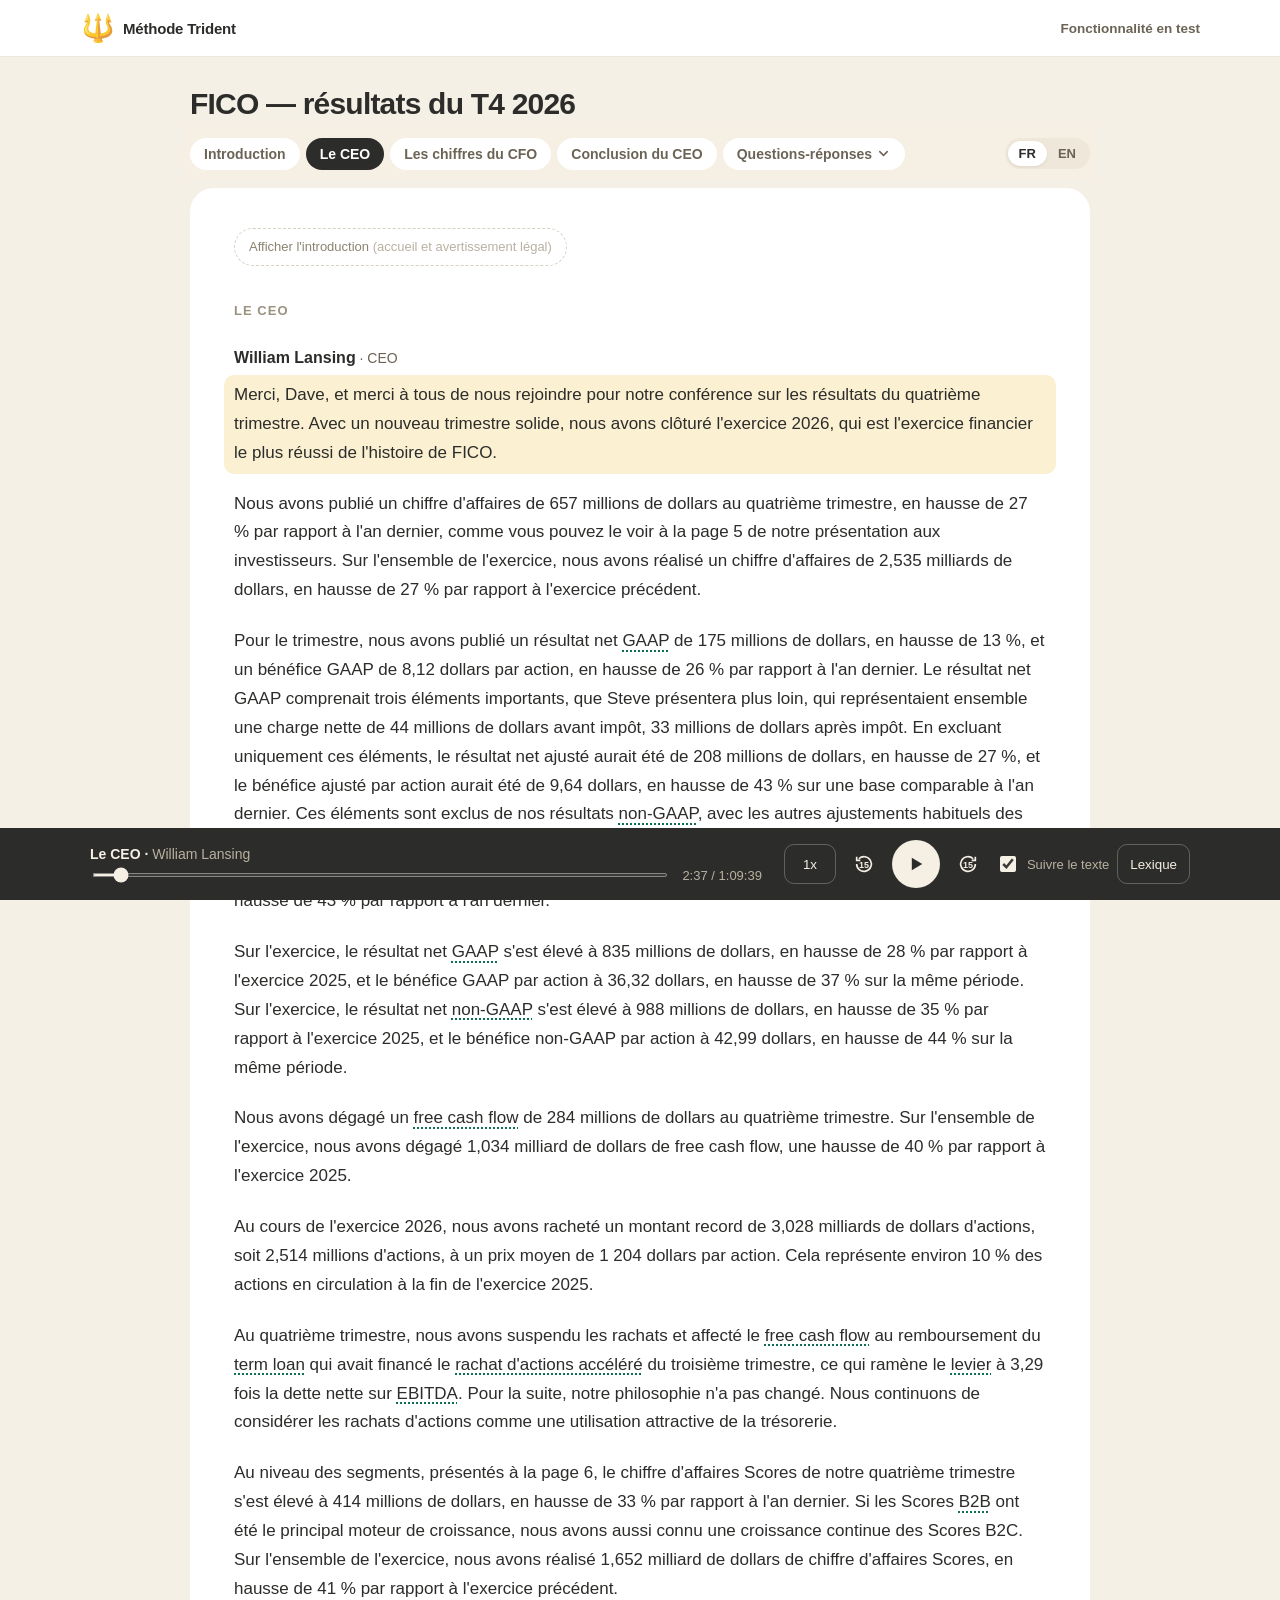
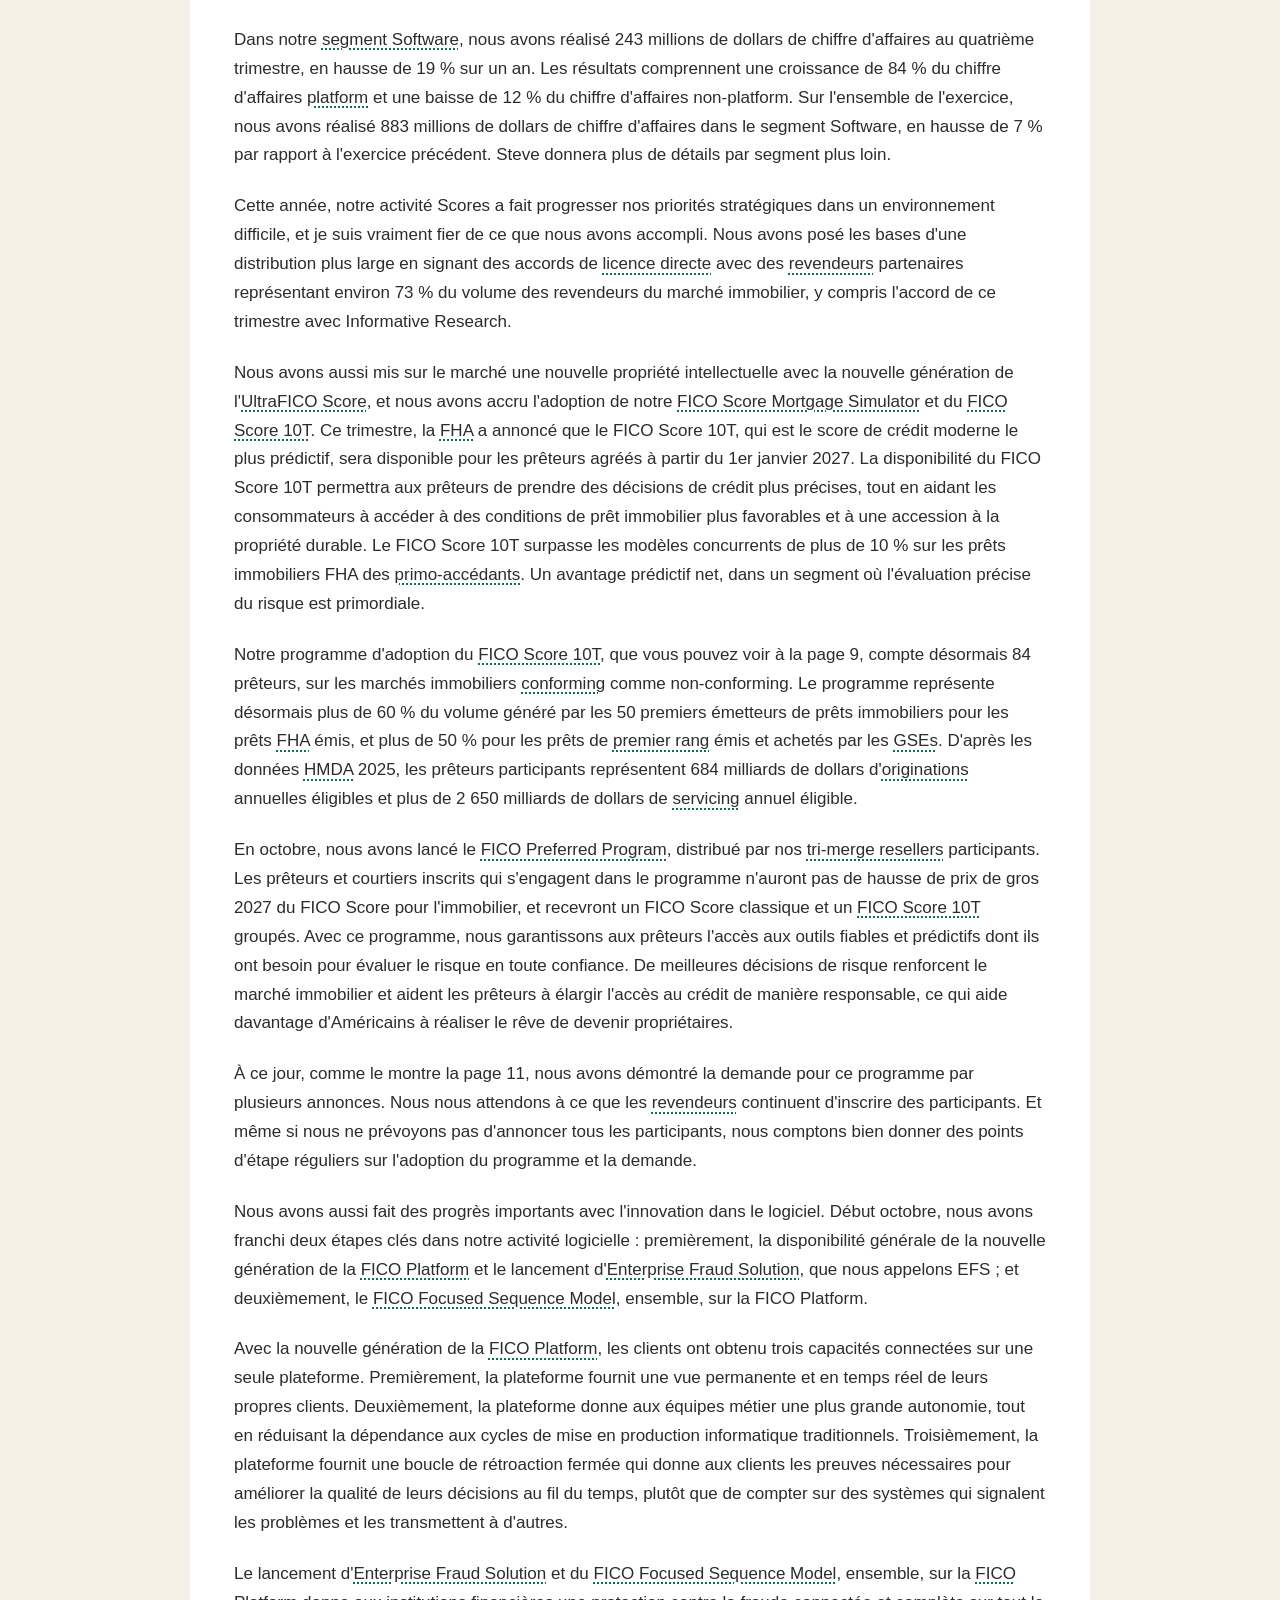
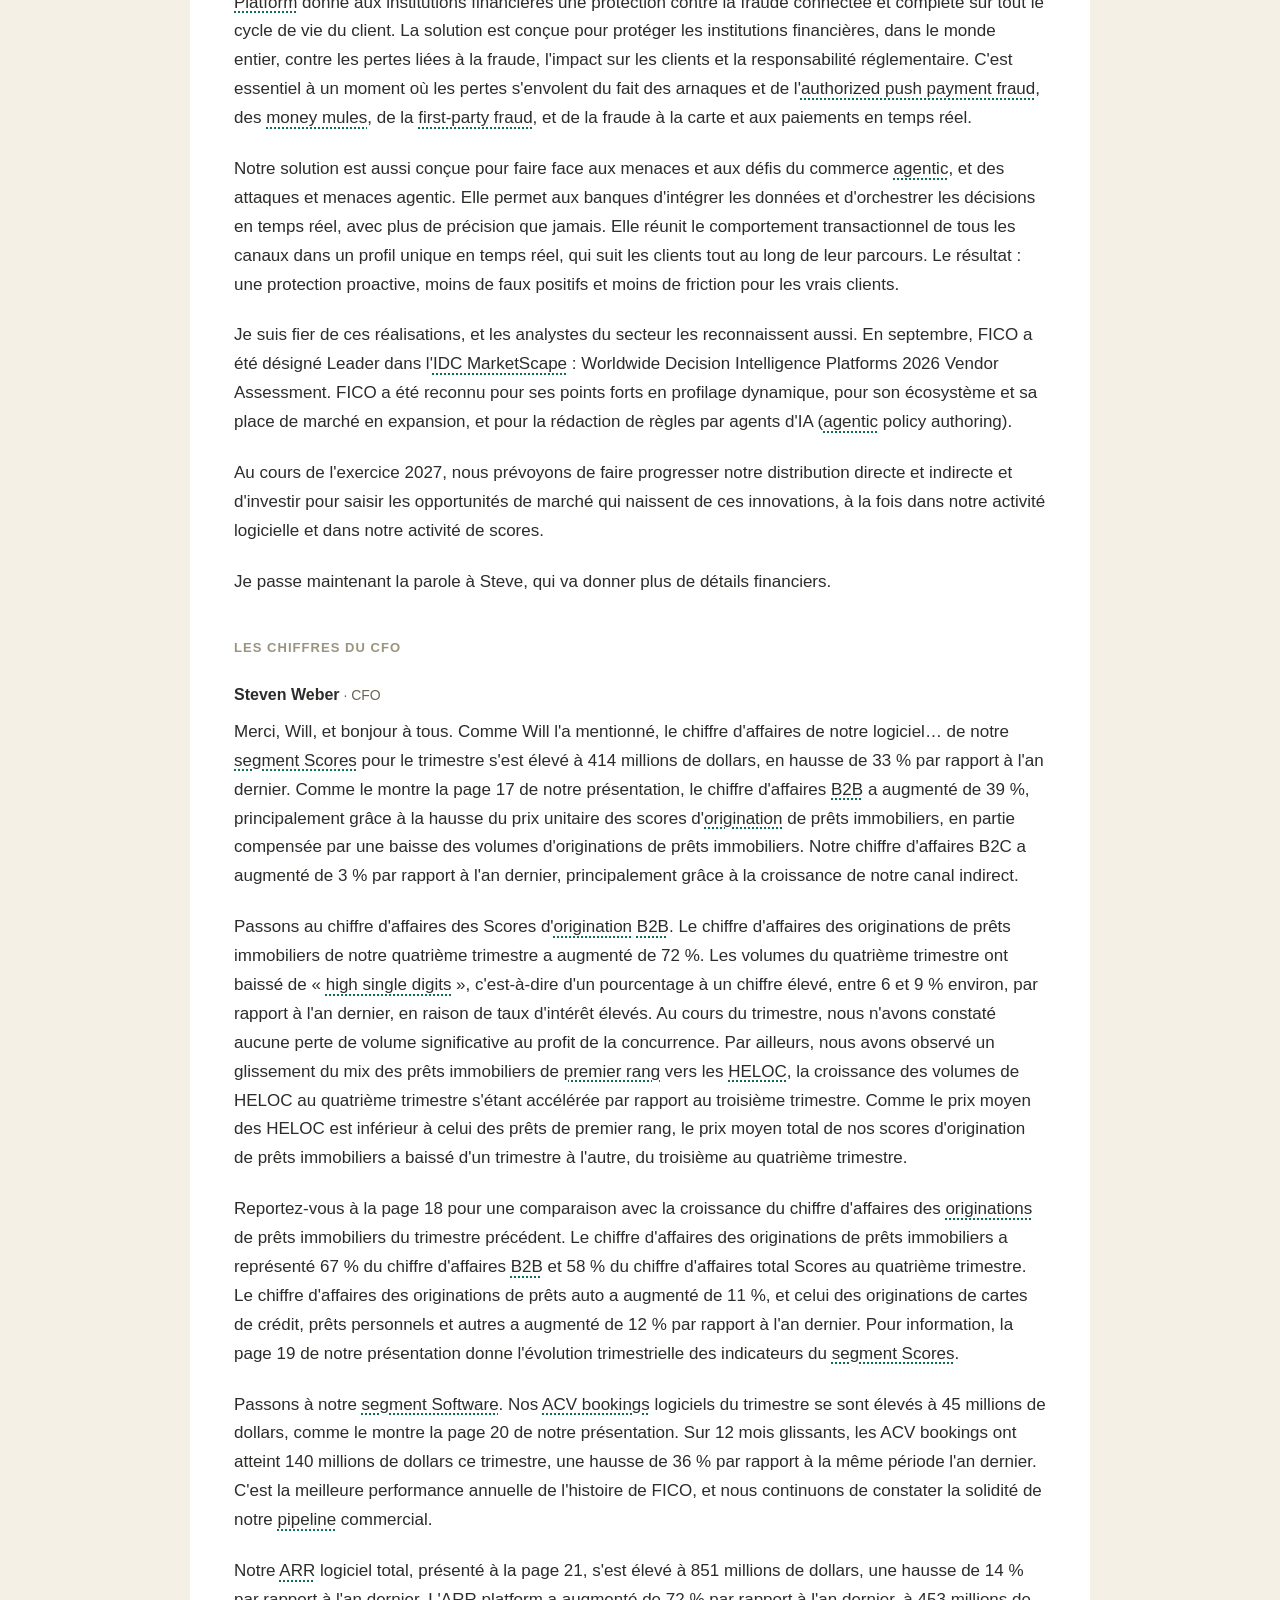
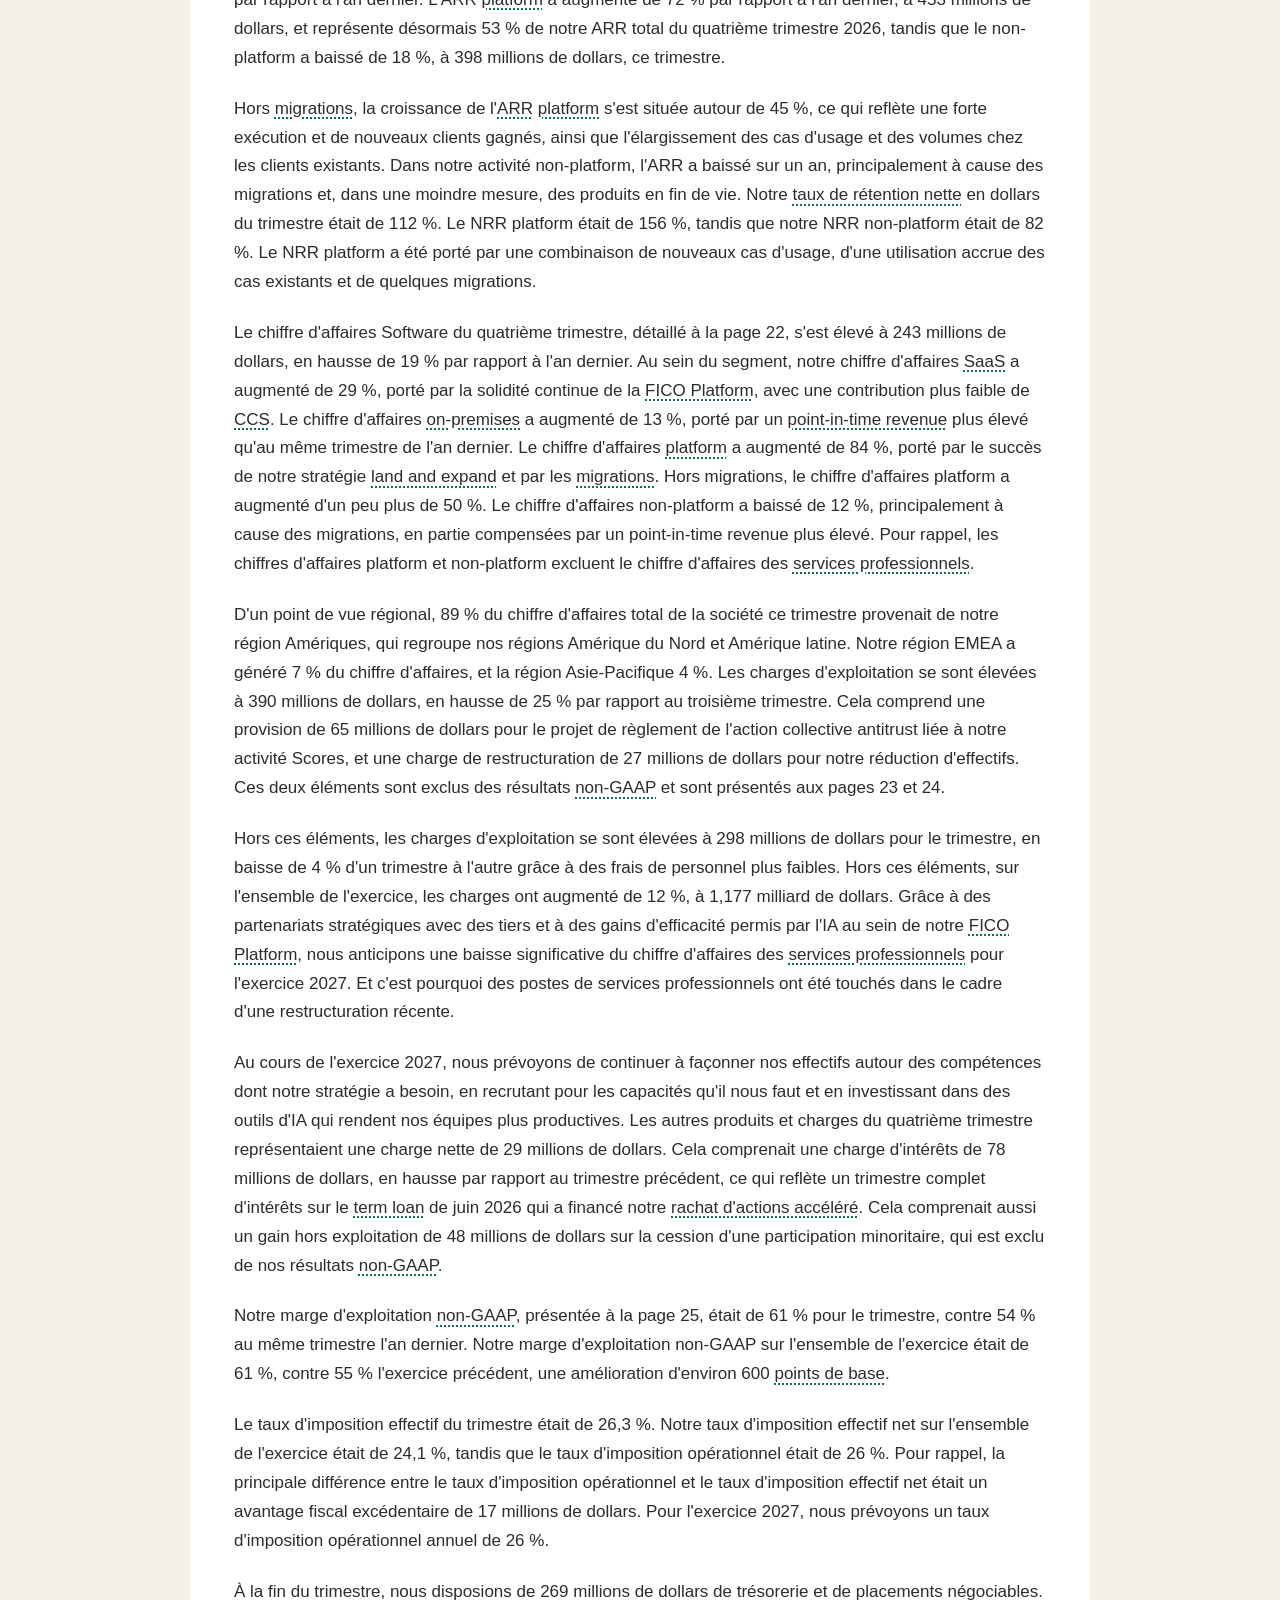
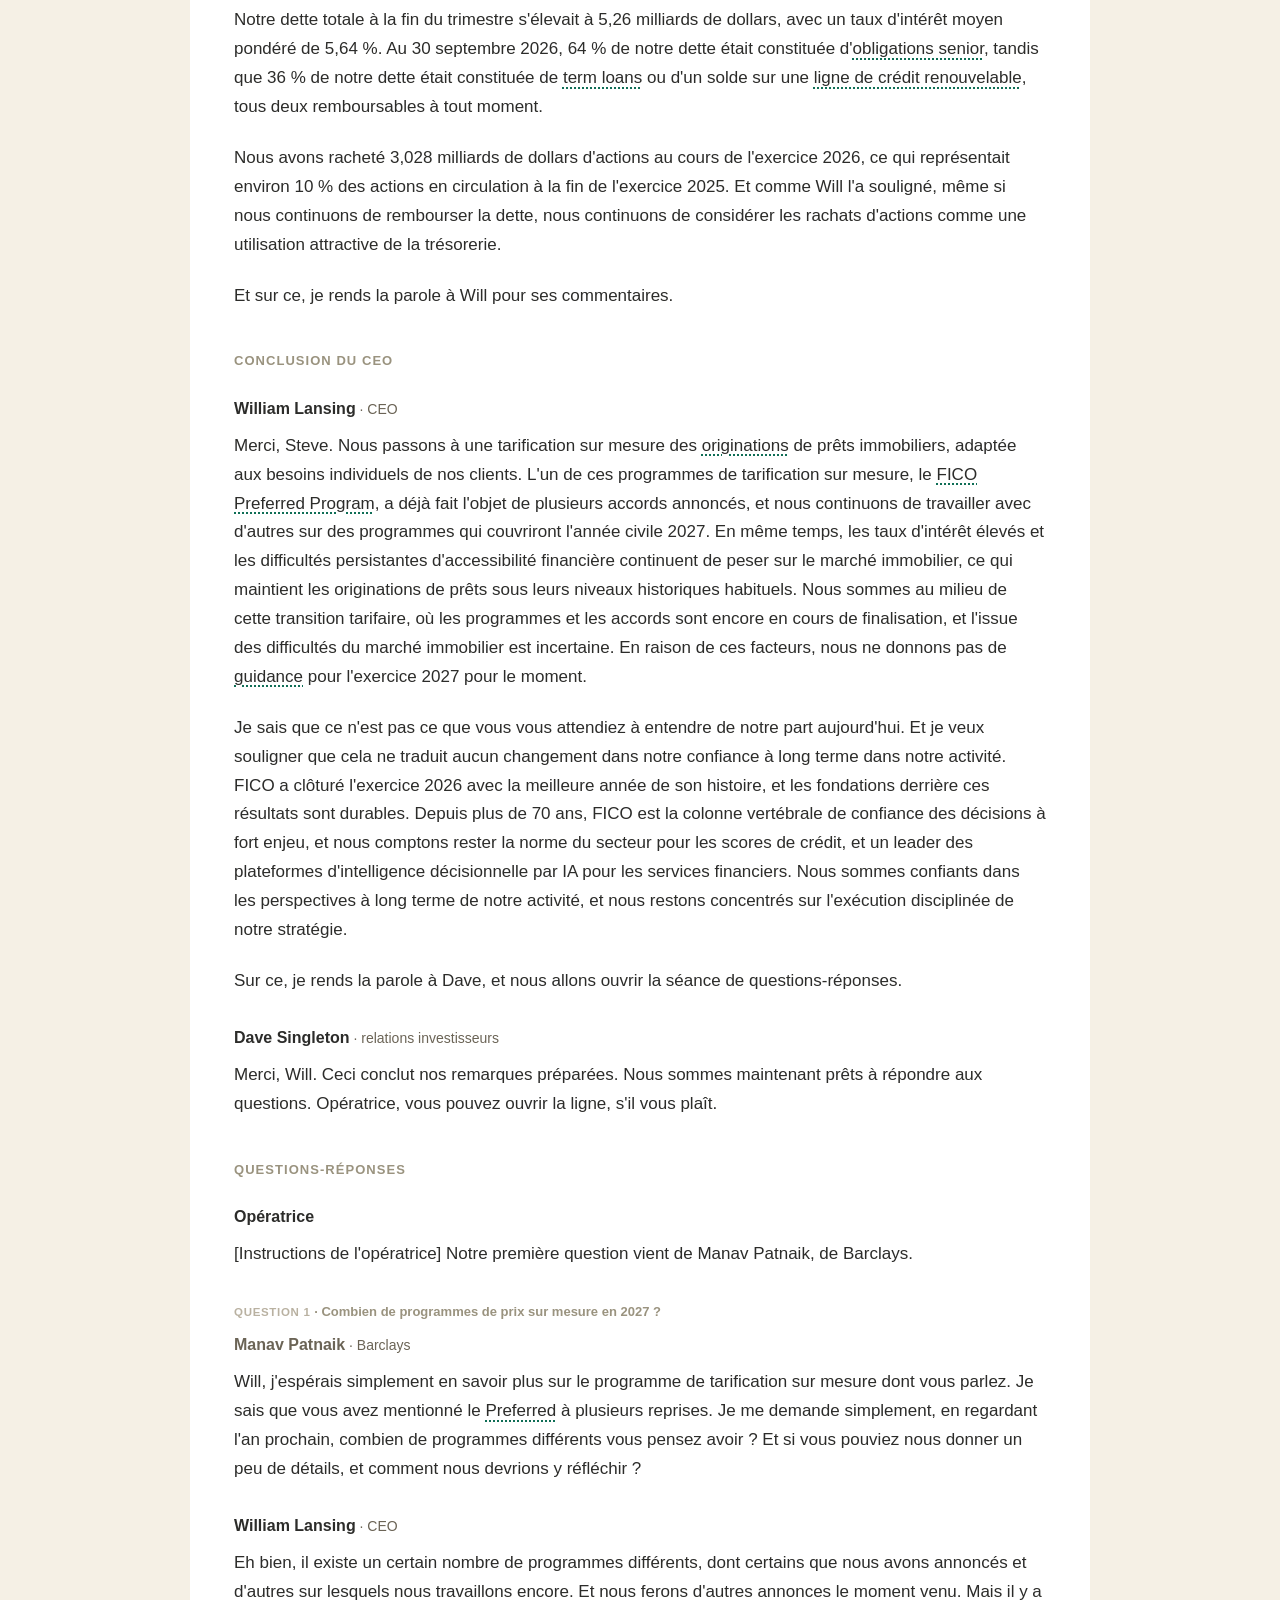
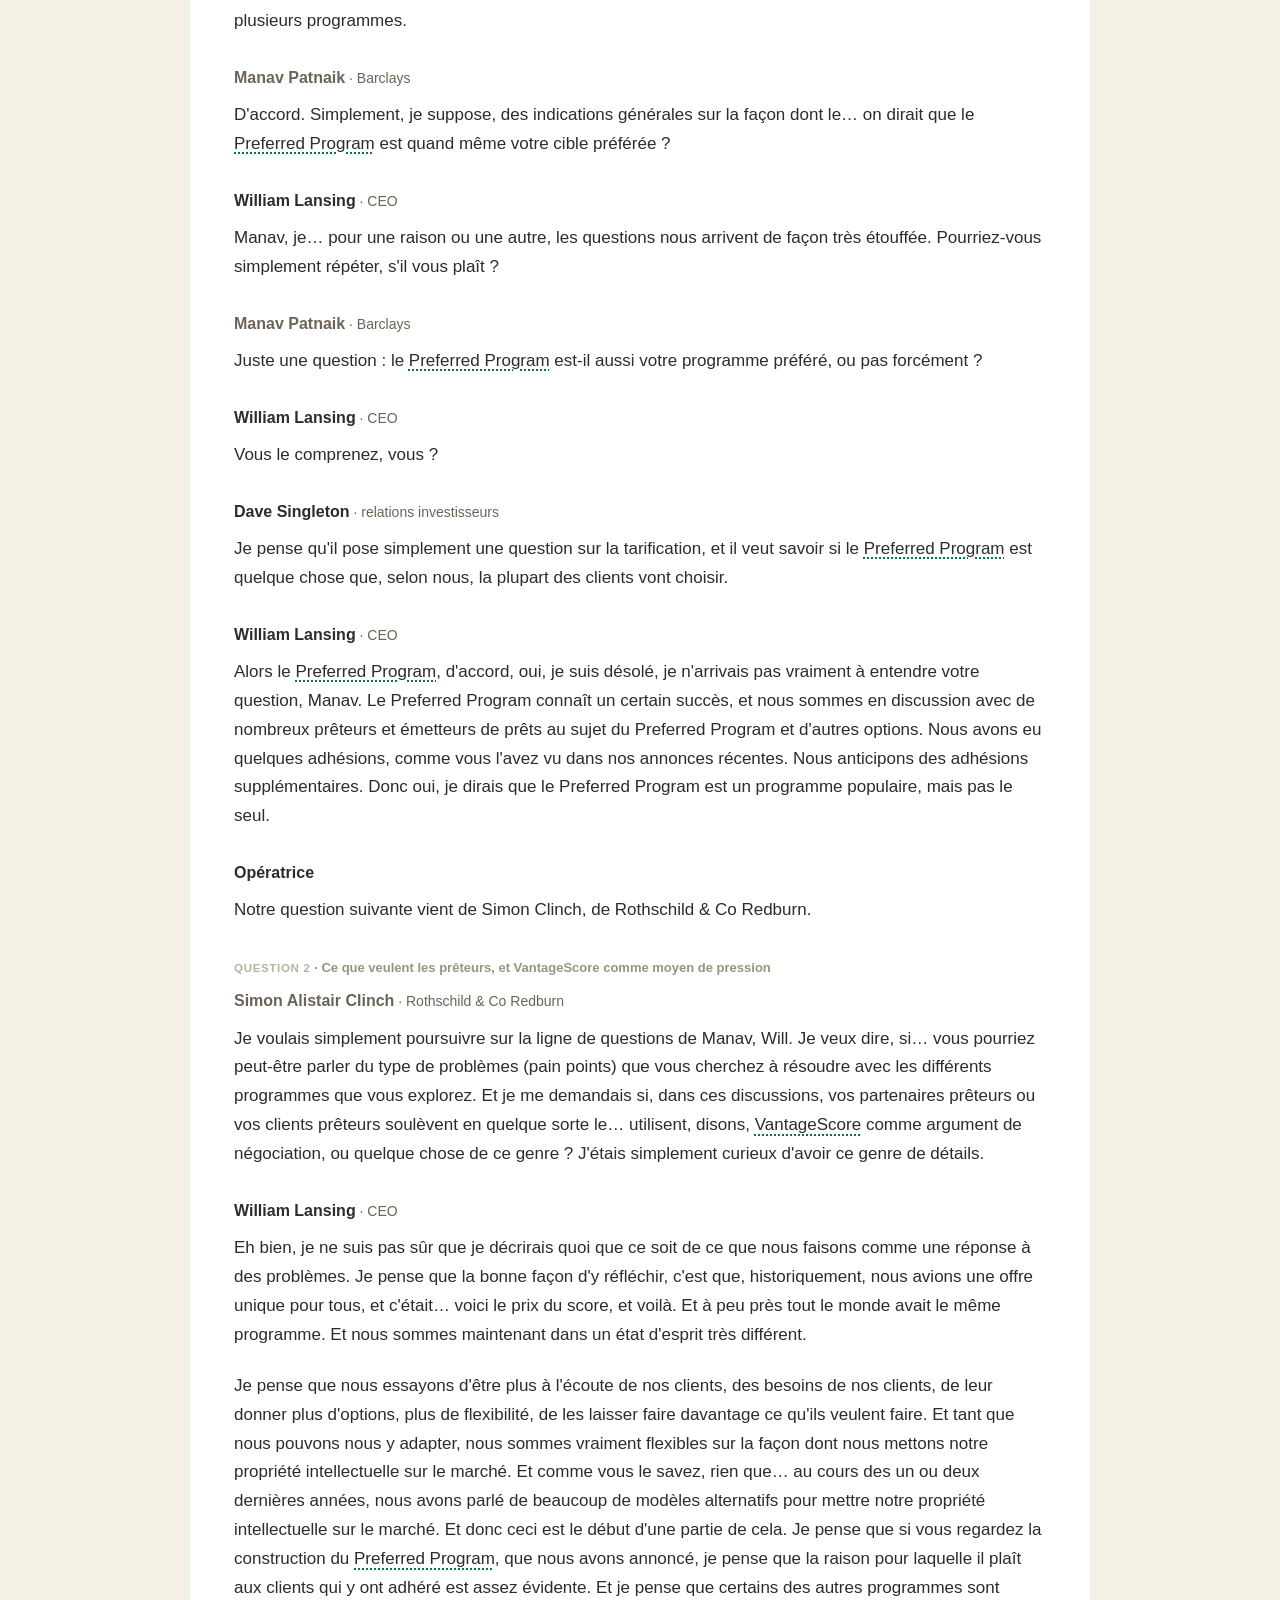
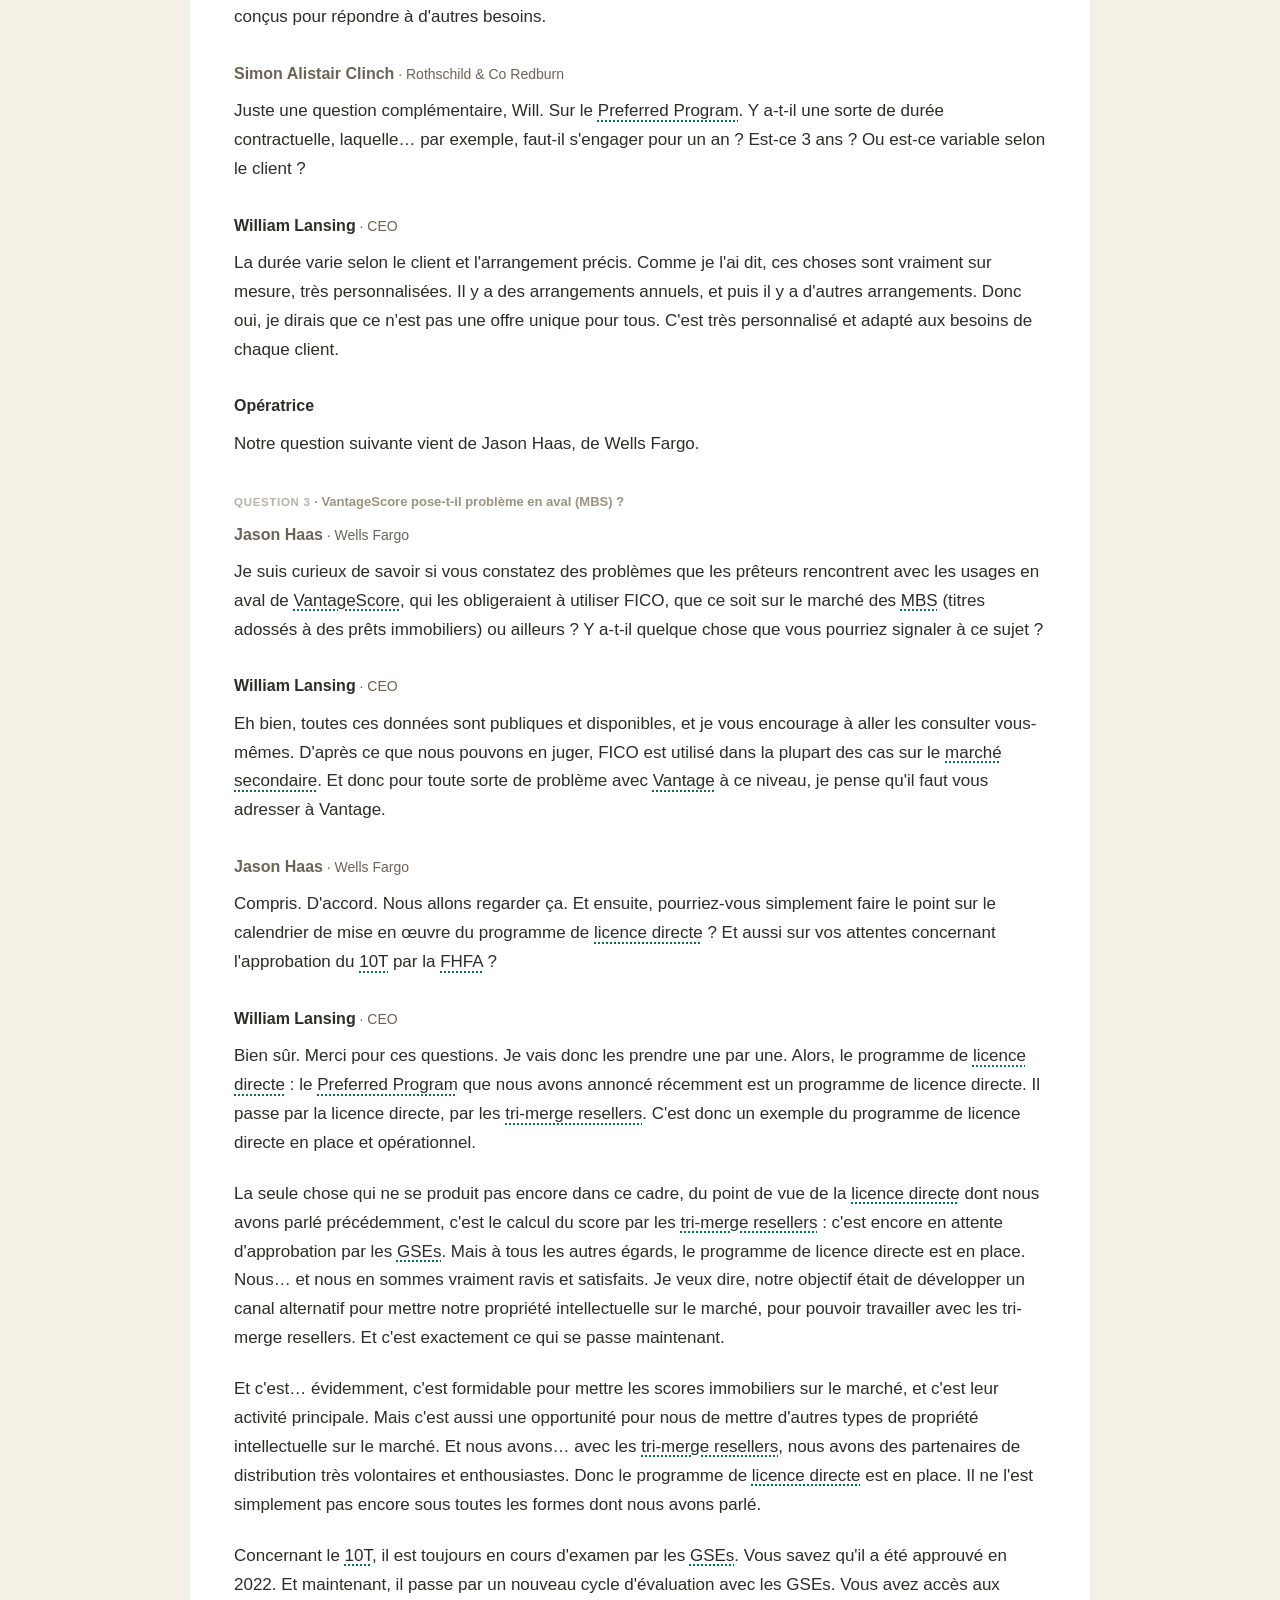
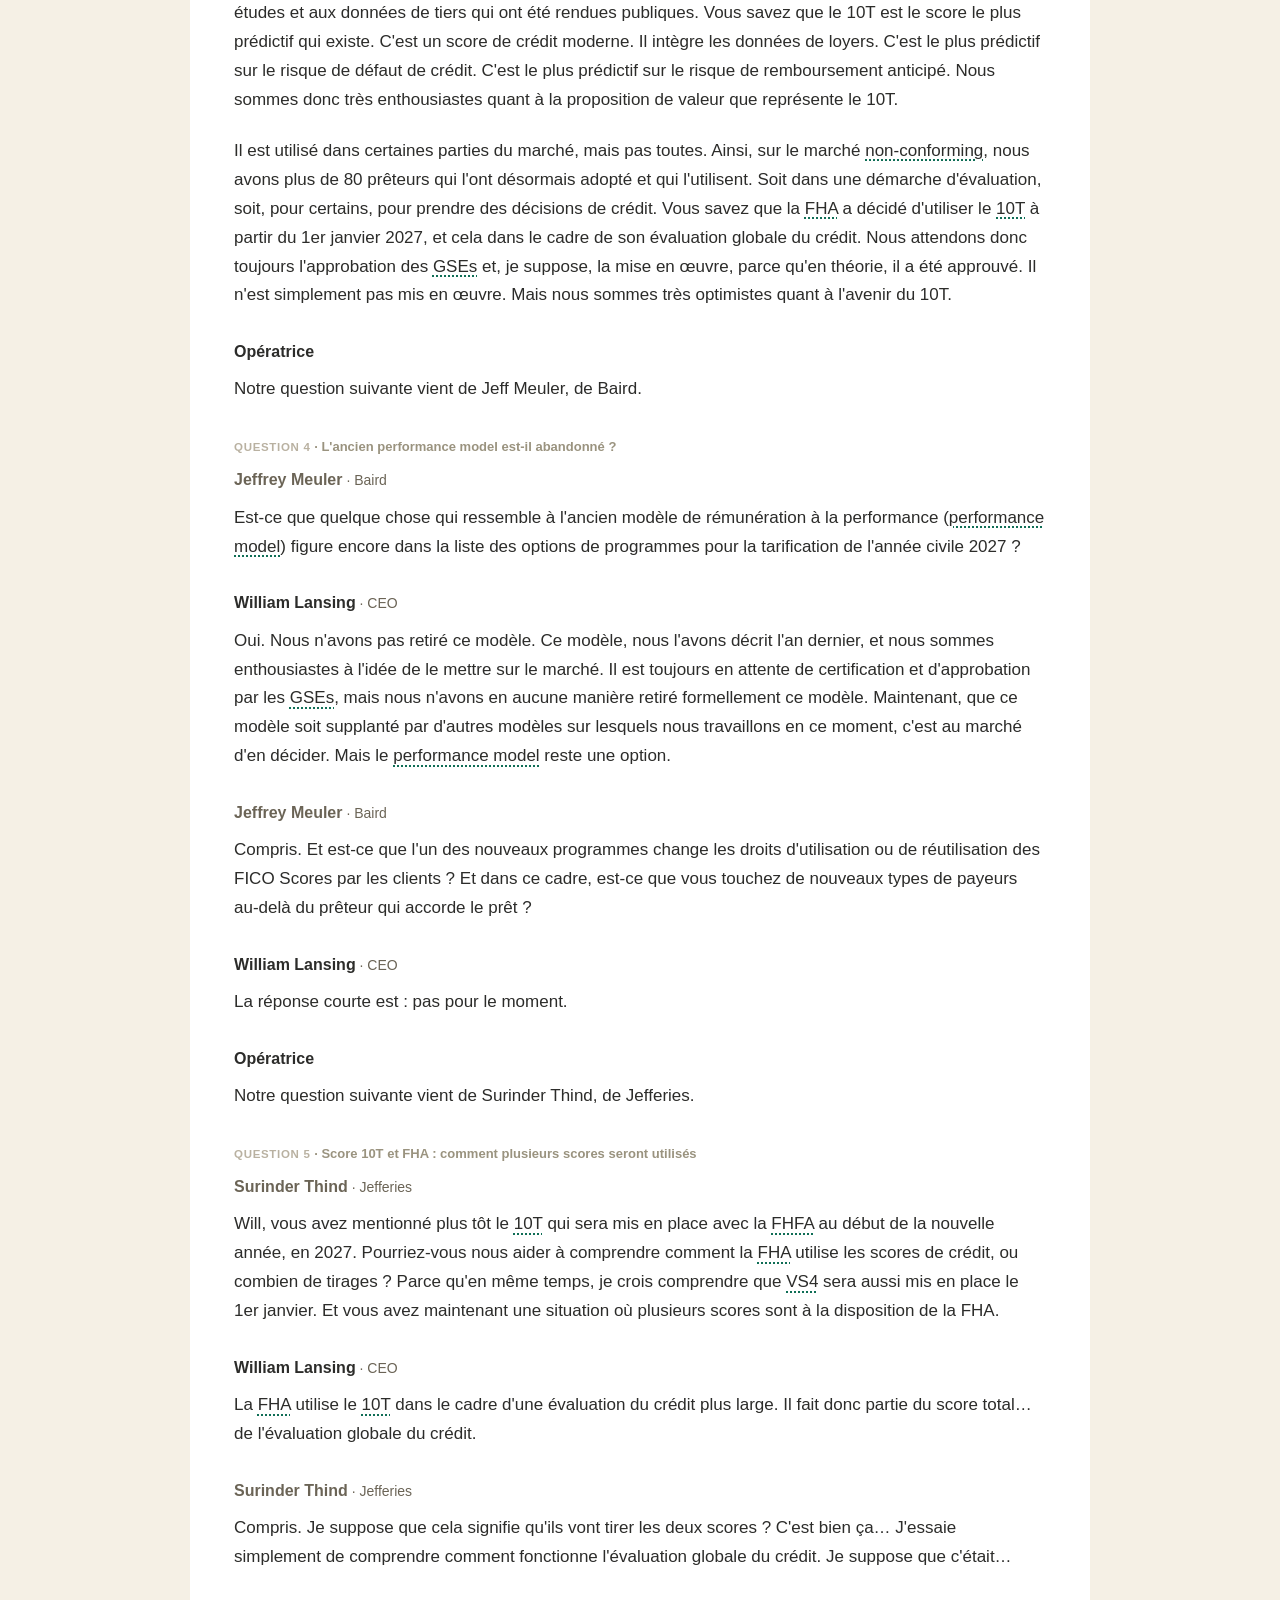
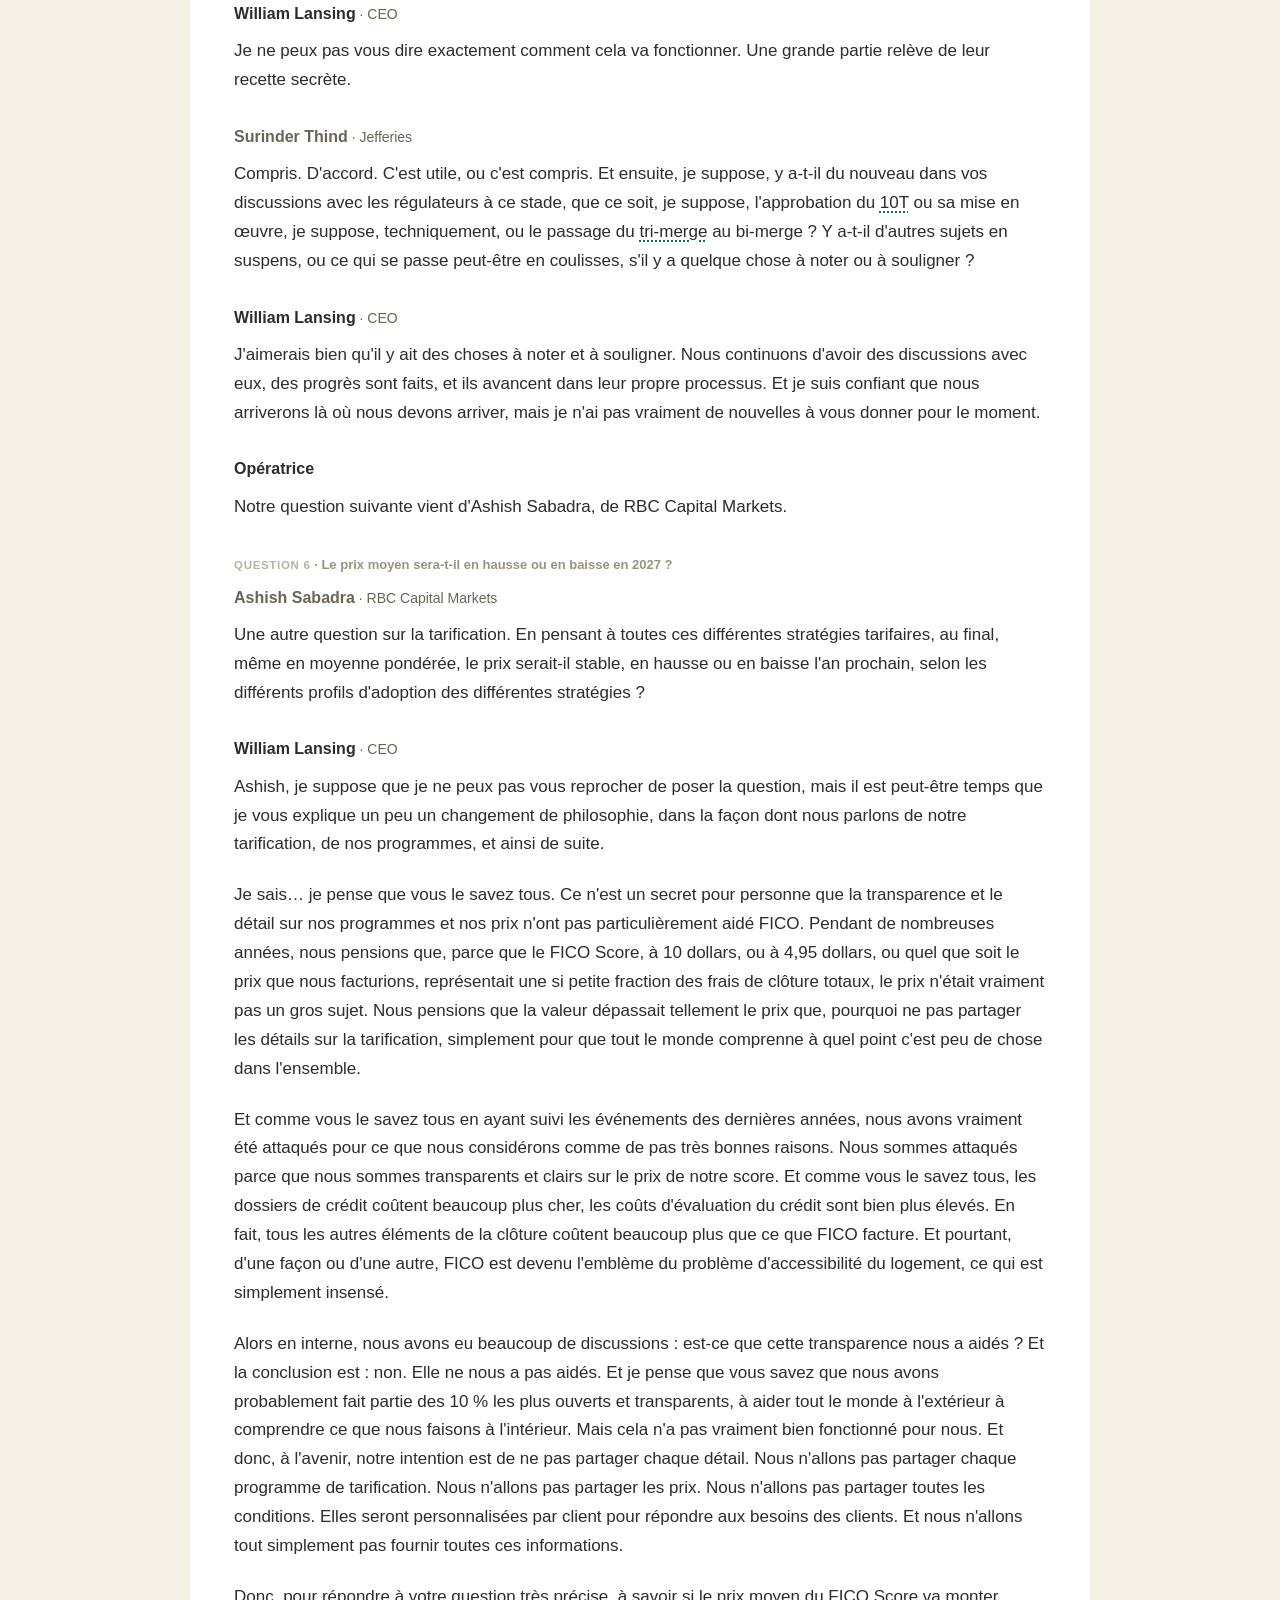
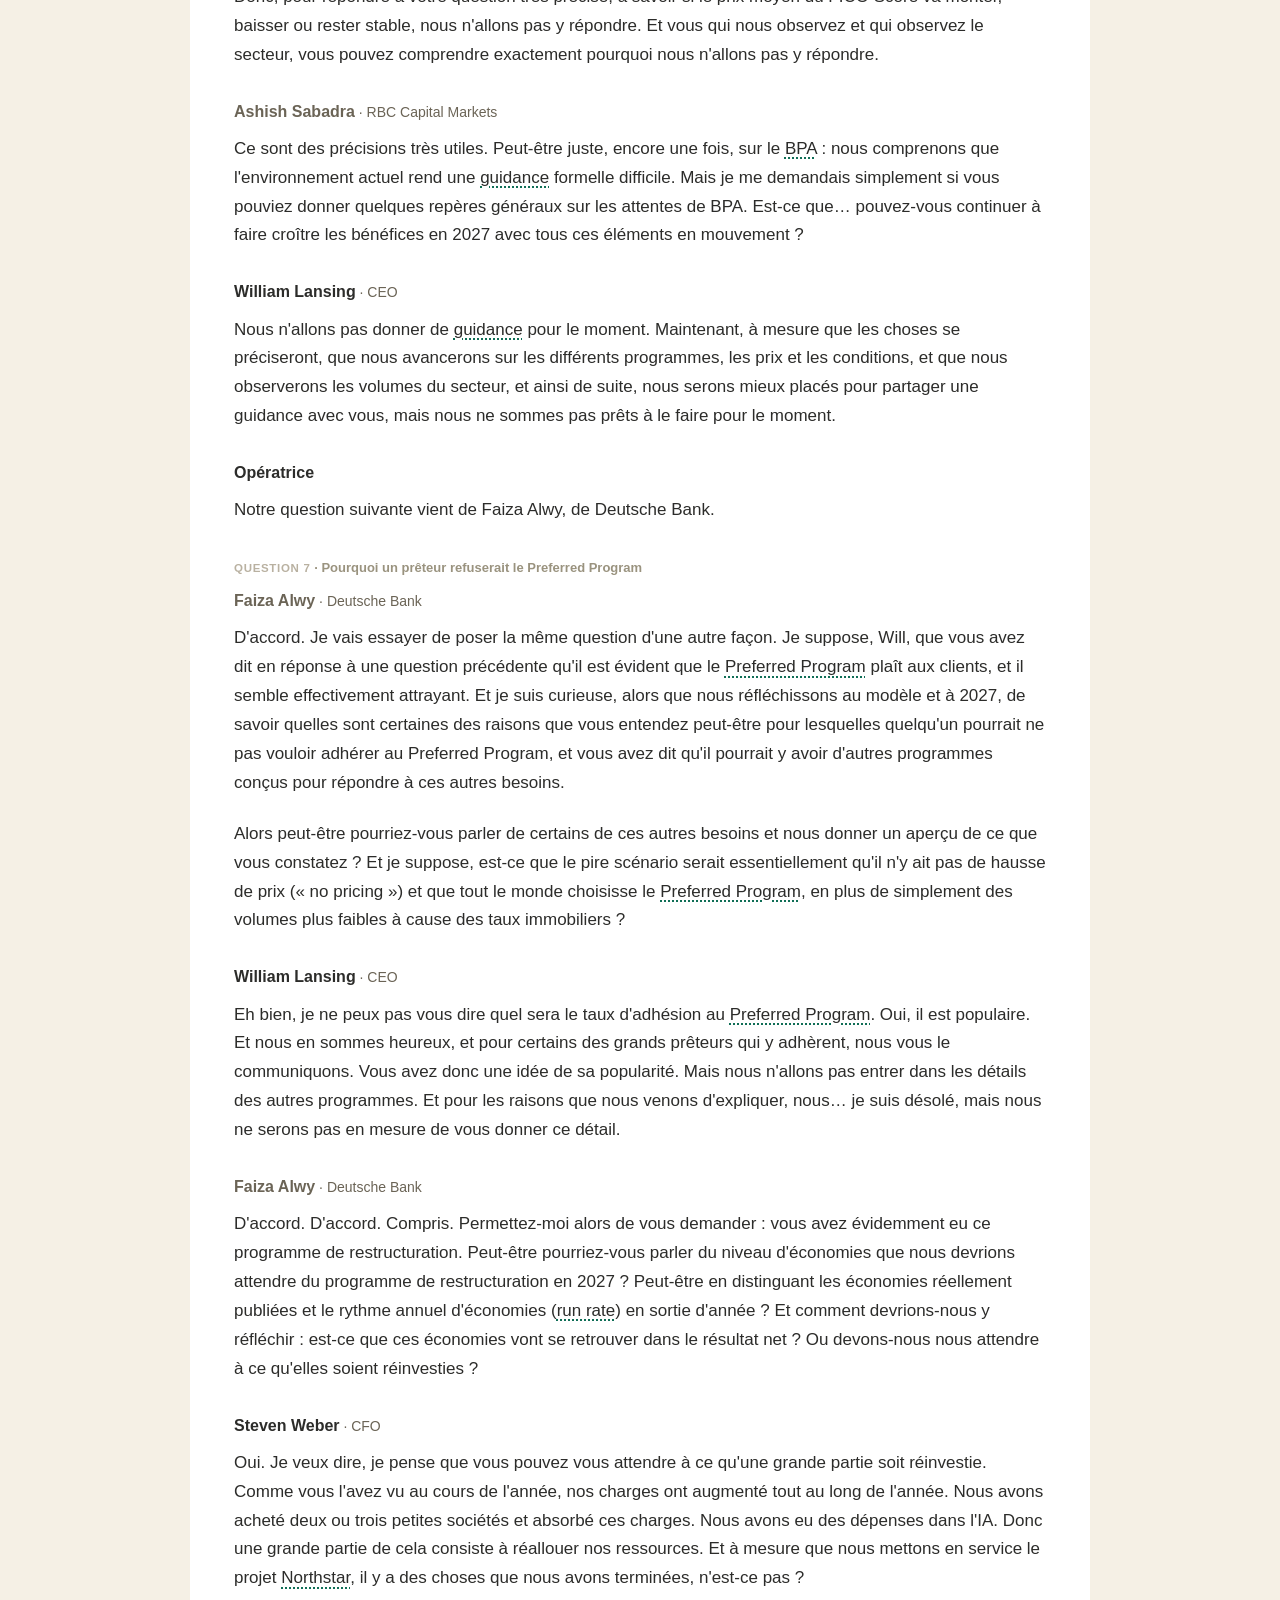
==== commit 0a4e3aa2: "Version des fichiers pour éviter le cache" ====
--- a/fico-t4-2026/index.html
+++ b/fico-t4-2026/index.html
@@ -6,7 +6,7 @@
 <meta name="robots" content="noindex, nofollow">
 <title>FICO — call T4 2026 en français · Méthode Trident</title>
 <link rel="icon" href="logo-trident.webp">
-<link rel="stylesheet" href="app.css">
+<link rel="stylesheet" href="app.css?v=3">
 <style>
   html, body { margin: 0; min-height: 100%; }
   body { background: hsl(39 46% 93%); color: #2c2c2a; font-family: -apple-system, BlinkMacSystemFont, "Segoe UI", Inter, Helvetica, Arial, sans-serif; -webkit-font-smoothing: antialiased; }
@@ -28,6 +28,6 @@
   <span class="tag">Fonctionnalité en test</span>
 </div></nav></header>
 <main id="call"><p class="loading">Chargement du call…</p></main>
-<script type="module" src="app.js"></script>
+<script type="module" src="app.js?v=3"></script>
 </body>
 </html>
--- a/fico-t4-2026/app.css
+++ b/fico-t4-2026/app.css
@@ -1 +1 @@
-.f{max-width:900px;margin:0 auto;padding:30px 18px 170px;color:#2c2c2a}.y{font-size:30px;line-height:1.15;letter-spacing:-.8px;margin:0 0 4px}.z{position:sticky;top:var(--nav-h, 0px);z-index:5;margin:0 -6px;background:#f5efe4}.e{display:flex;align-items:center;gap:6px;overflow-x:auto;scrollbar-width:none;padding:12px 6px 10px}.e::-webkit-scrollbar{display:none}.e>button{all:unset;cursor:pointer;flex:none;white-space:nowrap;background:#fff;color:#6b6456;border-radius:999px;font-weight:650;padding:8px 14px;font-size:14px}.e>button:hover{color:#2c2c2a}.e>button.v{background:#2c2c2a;color:#fff}.e>button{display:inline-flex;align-items:center;gap:4px}.j{width:15px;height:15px;fill:none;stroke:currentColor;stroke-width:2.4;stroke-linecap:round;stroke-linejoin:round}.C{position:fixed;inset:0;z-index:-1}.o{position:absolute;top:calc(100% - 4px);left:6px;right:6px;max-width:620px;max-height:min(62vh,560px);overflow-y:auto;margin:0;padding:8px;list-style:none;background:#fff;border-radius:18px;box-shadow:0 14px 40px #00000029}.o button{all:unset;box-sizing:border-box;cursor:pointer;width:100%;display:flex;align-items:flex-start;gap:12px;padding:9px 10px;border-radius:12px}.o button:hover{background:#faf6ee}.o button.X{background:#fbf0d2}.o b{display:block;font-weight:650;font-size:14.5px;line-height:1.35;color:#2c2c2a}.o small{display:block;margin-top:2px;font-size:12.5px;color:#9a937f}.q{flex:none;width:24px;height:24px;border-radius:50%;background:#efe8da;color:#6b6456;font-size:12px;font-weight:700;display:grid;place-items:center;margin-top:1px}.a{margin-left:auto;flex:none;display:inline-flex;background:#efe8da;border-radius:999px;padding:3px}.a button{all:unset;cursor:pointer;padding:5px 11px;border-radius:999px;font-size:13px;font-weight:700;color:#6b6456}.a button[aria-pressed=true]{background:#fff;color:#2c2c2a;box-shadow:0 1px 3px #00000014}.c{margin-top:8px;background:#fff;border-radius:24px;padding:22px clamp(18px,4vw,44px) 34px;font-size:17px;line-height:1.7}.A{margin:34px 0 4px;font-size:13px;text-transform:uppercase;letter-spacing:.08em;color:#9a937f;font-weight:650}.g span{text-transform:none;letter-spacing:0;font-size:13px;color:#9a937f}.g{margin:26px 0 -14px;font-size:11.5px;font-weight:700;text-transform:uppercase;letter-spacing:.06em;color:#b9b1a1}.B{margin-top:22px}.x{margin:0 0 4px;font-weight:700;font-size:16px}.x span{font-weight:400;color:#6b6456;font-size:14px}.D .x{color:#6b6456}.d{margin:0 -10px 10px;padding:6px 10px;border-radius:10px;cursor:pointer;transition:background .25s}.d:hover{background:#faf6ee}.d.E{background:#fbf0d2}.r{position:relative;text-decoration:underline dotted #0f6e56;text-underline-offset:4px;text-decoration-thickness:1.5px;cursor:help;outline:none}.r:after{content:attr(data-def);position:absolute;left:50%;bottom:calc(100% + 8px);transform:translate(-50%);width:min(300px,80vw);background:#2c2c2a;color:#fff;font-size:13px;font-weight:450;line-height:1.5;padding:10px 13px;border-radius:12px;box-shadow:0 8px 22px #0003;display:none;z-index:4;pointer-events:none;text-align:left}.r:hover:after,.r:focus:after{display:block}.F{position:fixed;left:0;right:0;bottom:0;z-index:10;background:#2c2c2a;color:#f5efe4;padding:12px max(16px,env(safe-area-inset-right,0px)) calc(12px + env(safe-area-inset-bottom,0px)) max(16px,env(safe-area-inset-left,0px))}.G{max-width:1100px;margin:0 auto;display:flex;align-items:center;gap:12px 22px;flex-wrap:wrap}.H{flex:1 1 320px;min-width:0;display:flex;flex-direction:column;gap:6px}.b{display:flex;align-items:center;gap:10px;min-width:0}.b .s{flex:1;min-width:0}.t{flex:none;display:flex;gap:6px;margin-right:8px}.t button{border:1px solid rgba(255,255,255,.25);background:transparent;color:#f5efe4;border-radius:999px;height:34px;padding:0 13px;font:600 13px inherit;font-family:inherit;cursor:pointer;white-space:nowrap}.t button:hover:not(:disabled){background:#ffffff1a}.t button:disabled{opacity:.35;cursor:default}.s{font-size:14px;font-weight:600;white-space:nowrap;overflow:hidden;text-overflow:ellipsis}.s span{color:#b9b1a0;font-weight:400}.u{display:flex;align-items:center;gap:12px}.u input{flex:1;min-width:0;accent-color:#f5efe4;height:4px;cursor:pointer}.I{font-size:13px;color:#b9b1a0;font-variant-numeric:tabular-nums;white-space:nowrap}.h{display:flex;align-items:center;gap:8px;margin-left:auto}.i{background:transparent;color:#f5efe4;border:0;border-radius:10px;height:40px;min-width:40px;padding:0 8px;display:grid;place-items:center;cursor:pointer;font:600 14px inherit;font-family:inherit}.i:hover{background:#ffffff14}.i svg{width:22px;height:22px;fill:none;stroke:currentColor;stroke-width:1.8}.m{position:relative}.m span{position:absolute;font-size:9px;font-weight:700;top:50%;left:50%;transform:translate(-50%,-38%)}.i.l{background:#f5efe4;color:#2c2c2a;width:48px;height:48px;border-radius:50%}.i.l:hover{background:#fff}.i.l svg{fill:currentColor;stroke:none;width:20px;height:20px}.J{min-width:52px;border:1px solid rgba(255,255,255,.25);font-variant-numeric:tabular-nums}.w{display:flex;align-items:center;gap:8px;font-size:13px;color:#b9b1a0;cursor:pointer;user-select:none;white-space:nowrap}.w input{accent-color:#f5efe4;width:16px;height:16px}.K{border:1px solid rgba(255,255,255,.25);padding:0 12px}.p{position:fixed;left:50%;bottom:96px;transform:translate(-50%);z-index:11;display:inline-flex;align-items:center;gap:8px;border:0;cursor:pointer;background:#2c2c2a;color:#fbf0d2;font:650 14px/1 inherit;font-family:inherit;padding:11px 18px;border-radius:999px;box-shadow:0 6px 20px #0000002e;white-space:nowrap}.p:hover{background:#000}.p svg{width:16px;height:16px;fill:none;stroke:currentColor;stroke-width:2.2;stroke-linecap:round;stroke-linejoin:round}.L{position:fixed;inset:0;z-index:20;background:#2c2c2a40}.n{position:absolute;top:0;right:0;bottom:0;width:min(400px,100%);background:#fff;padding:18px 20px;overflow-y:auto;box-shadow:-8px 0 30px #00000026}.k{display:flex;justify-content:space-between;align-items:center;font-size:18px;margin-bottom:12px}.k button{all:unset;cursor:pointer;padding:4px 8px;border-radius:8px;color:#6b6456}.n input{width:100%;box-sizing:border-box;border:1px solid #e6dfd0;border-radius:12px;padding:9px 12px;font:inherit;font-size:14px}.n dl{margin:14px 0 0}.n dt{font-weight:700;margin-top:14px;font-size:14.5px}.n dd{margin:3px 0 0;color:#6b6456;font-size:14px;line-height:1.5}@media (max-width: 640px){.f{padding:16px 12px 200px}.c{border-radius:20px;font-size:16.5px}.h{margin-left:0;width:100%;justify-content:space-between}.p{bottom:150px}.t span{display:none}.t button{padding:4px 12px;font-size:15px}}
+.c{max-width:900px;margin:0 auto;padding:30px 18px 170px;color:#2c2c2a}.y{font-size:30px;line-height:1.15;letter-spacing:-.8px;margin:0 0 4px}.v{position:sticky;top:var(--nav-h, 0px);z-index:5;margin:0 -6px;background:#f5efe4}.e{display:flex;align-items:center;gap:6px;overflow-x:auto;scrollbar-width:none;padding:12px 6px 10px}.e::-webkit-scrollbar{display:none}.e>button{all:unset;cursor:pointer;flex:none;white-space:nowrap;background:#fff;color:#6b6456;border-radius:999px;font-weight:650;padding:8px 14px;font-size:14px}.e>button:hover{color:#2c2c2a}.e>button.j{background:#2c2c2a;color:#fff}.e>button{display:inline-flex;align-items:center;gap:4px}.C{width:15px;height:15px;fill:none;stroke:currentColor;stroke-width:2.4;stroke-linecap:round;stroke-linejoin:round}.X{position:fixed;inset:0;z-index:-1}.o{position:absolute;top:calc(100% - 4px);left:6px;right:6px;max-width:620px;max-height:min(62vh,560px);overflow-y:auto;margin:0;padding:8px;list-style:none;background:#fff;border-radius:18px;box-shadow:0 14px 40px #00000029}.o button{all:unset;box-sizing:border-box;cursor:pointer;width:100%;display:flex;align-items:flex-start;gap:12px;padding:9px 10px;border-radius:12px}.o button:hover{background:#faf6ee}.o button.q{background:#fbf0d2}.o b{display:block;font-weight:650;font-size:14.5px;line-height:1.35;color:#2c2c2a}.o small{display:block;margin-top:2px;font-size:12.5px;color:#9a937f}.A{flex:none;width:24px;height:24px;border-radius:50%;background:#efe8da;color:#6b6456;font-size:12px;font-weight:700;display:grid;place-items:center;margin-top:1px}.a{margin-left:auto;flex:none;display:inline-flex;background:#efe8da;border-radius:999px;padding:3px}.a button{all:unset;cursor:pointer;padding:5px 11px;border-radius:999px;font-size:13px;font-weight:700;color:#6b6456}.a button[aria-pressed=true]{background:#fff;color:#2c2c2a;box-shadow:0 1px 3px #00000014}.g{margin-top:8px;background:#fff;border-radius:24px;padding:22px clamp(18px,4vw,44px) 34px;font-size:17px;line-height:1.7}.x{margin:18px 0 0;padding:7px 14px;border:1px dashed #d8d1c1;border-radius:999px;background:none;color:#8a836f;font:inherit;font-size:13px;cursor:pointer}.x:hover{color:#2c2c2a;border-color:#b9b1a1}.x span{color:#b9b1a1}.B{margin:34px 0 4px;font-size:13px;text-transform:uppercase;letter-spacing:.08em;color:#9a937f;font-weight:650}.b span{text-transform:none;letter-spacing:0;font-size:13px;color:#9a937f}.b{margin:26px 0 -14px;font-size:11.5px;font-weight:700;text-transform:uppercase;letter-spacing:.06em;color:#b9b1a1}.D{margin-top:22px}.d{margin:0 0 4px;font-weight:700;font-size:16px}.d span{font-weight:400;color:#6b6456;font-size:14px}.E .d{color:#6b6456}.s{margin:0 -10px 10px;padding:6px 10px;border-radius:10px;cursor:pointer;transition:background .25s}.s:hover{background:#faf6ee}.s.F{background:#fbf0d2}.r{position:relative;text-decoration:underline dotted #0f6e56;text-underline-offset:4px;text-decoration-thickness:1.5px;cursor:help;outline:none}.r:after{content:attr(data-def);position:absolute;left:50%;bottom:calc(100% + 8px);transform:translate(-50%);width:min(300px,80vw);background:#2c2c2a;color:#fff;font-size:13px;font-weight:450;line-height:1.5;padding:10px 13px;border-radius:12px;box-shadow:0 8px 22px #0003;display:none;z-index:4;pointer-events:none;text-align:left}.r:hover:after,.r:focus:after{display:block}.G{position:fixed;left:0;right:0;bottom:0;z-index:10;background:#2c2c2a;color:#f5efe4;padding:12px max(16px,env(safe-area-inset-right,0px)) calc(12px + env(safe-area-inset-bottom,0px)) max(16px,env(safe-area-inset-left,0px))}.H{max-width:1100px;margin:0 auto;display:flex;align-items:center;gap:12px 22px;flex-wrap:wrap}.I{flex:1 1 320px;min-width:0;display:flex;flex-direction:column;gap:6px}.u{display:flex;align-items:center;gap:10px;min-width:0}.u .l{flex:1;min-width:0}.t{flex:none;display:flex;gap:6px;margin-right:8px}.t button{border:1px solid rgba(255,255,255,.25);background:transparent;color:#f5efe4;border-radius:999px;height:34px;padding:0 13px;font:600 13px inherit;font-family:inherit;cursor:pointer;white-space:nowrap}.t button:hover:not(:disabled){background:#ffffff1a}.t button:disabled{opacity:.35;cursor:default}.l{font-size:14px;font-weight:600;white-space:nowrap;overflow:hidden;text-overflow:ellipsis}.l span{color:#b9b1a0;font-weight:400}.h{display:flex;align-items:center;gap:12px}.h input{flex:1;min-width:0;accent-color:#f5efe4;height:4px;cursor:pointer}.J{font-size:13px;color:#b9b1a0;font-variant-numeric:tabular-nums;white-space:nowrap}.m{display:flex;align-items:center;gap:8px;margin-left:auto}.i{background:transparent;color:#f5efe4;border:0;border-radius:10px;height:40px;min-width:40px;padding:0 8px;display:grid;place-items:center;cursor:pointer;font:600 14px inherit;font-family:inherit}.i:hover{background:#ffffff14}.i svg{width:22px;height:22px;fill:none;stroke:currentColor;stroke-width:1.8}.w{position:relative}.w span{position:absolute;font-size:9px;font-weight:700;top:50%;left:50%;transform:translate(-50%,-38%)}.i.f{background:#f5efe4;color:#2c2c2a;width:48px;height:48px;border-radius:50%}.i.f:hover{background:#fff}.i.f svg{fill:currentColor;stroke:none;width:20px;height:20px}.K{min-width:52px;border:1px solid rgba(255,255,255,.25);font-variant-numeric:tabular-nums}.k{display:flex;align-items:center;gap:8px;font-size:13px;color:#b9b1a0;cursor:pointer;user-select:none;white-space:nowrap}.k input{accent-color:#f5efe4;width:16px;height:16px}.L{border:1px solid rgba(255,255,255,.25);padding:0 12px}.p{position:fixed;left:50%;bottom:96px;transform:translate(-50%);z-index:11;display:inline-flex;align-items:center;gap:8px;border:0;cursor:pointer;background:#2c2c2a;color:#fbf0d2;font:650 14px/1 inherit;font-family:inherit;padding:11px 18px;border-radius:999px;box-shadow:0 6px 20px #0000002e;white-space:nowrap}.p:hover{background:#000}.p svg{width:16px;height:16px;fill:none;stroke:currentColor;stroke-width:2.2;stroke-linecap:round;stroke-linejoin:round}.M{position:fixed;inset:0;z-index:20;background:#2c2c2a40}.n{position:absolute;top:0;right:0;bottom:0;width:min(400px,100%);background:#fff;padding:18px 20px;overflow-y:auto;box-shadow:-8px 0 30px #00000026}.z{display:flex;justify-content:space-between;align-items:center;font-size:18px;margin-bottom:12px}.z button{all:unset;cursor:pointer;padding:4px 8px;border-radius:8px;color:#6b6456}.n input{width:100%;box-sizing:border-box;border:1px solid #e6dfd0;border-radius:12px;padding:9px 12px;font:inherit;font-size:14px}.n dl{margin:14px 0 0}.n dt{font-weight:700;margin-top:14px;font-size:14.5px}.n dd{margin:3px 0 0;color:#6b6456;font-size:14px;line-height:1.5}@media (max-width: 640px){.c{padding:16px 12px 200px}.g{border-radius:20px;font-size:16.5px}.m{margin-left:0;width:100%;justify-content:space-between}.p{bottom:150px}.t span{display:none}.t button{padding:4px 12px;font-size:15px}}
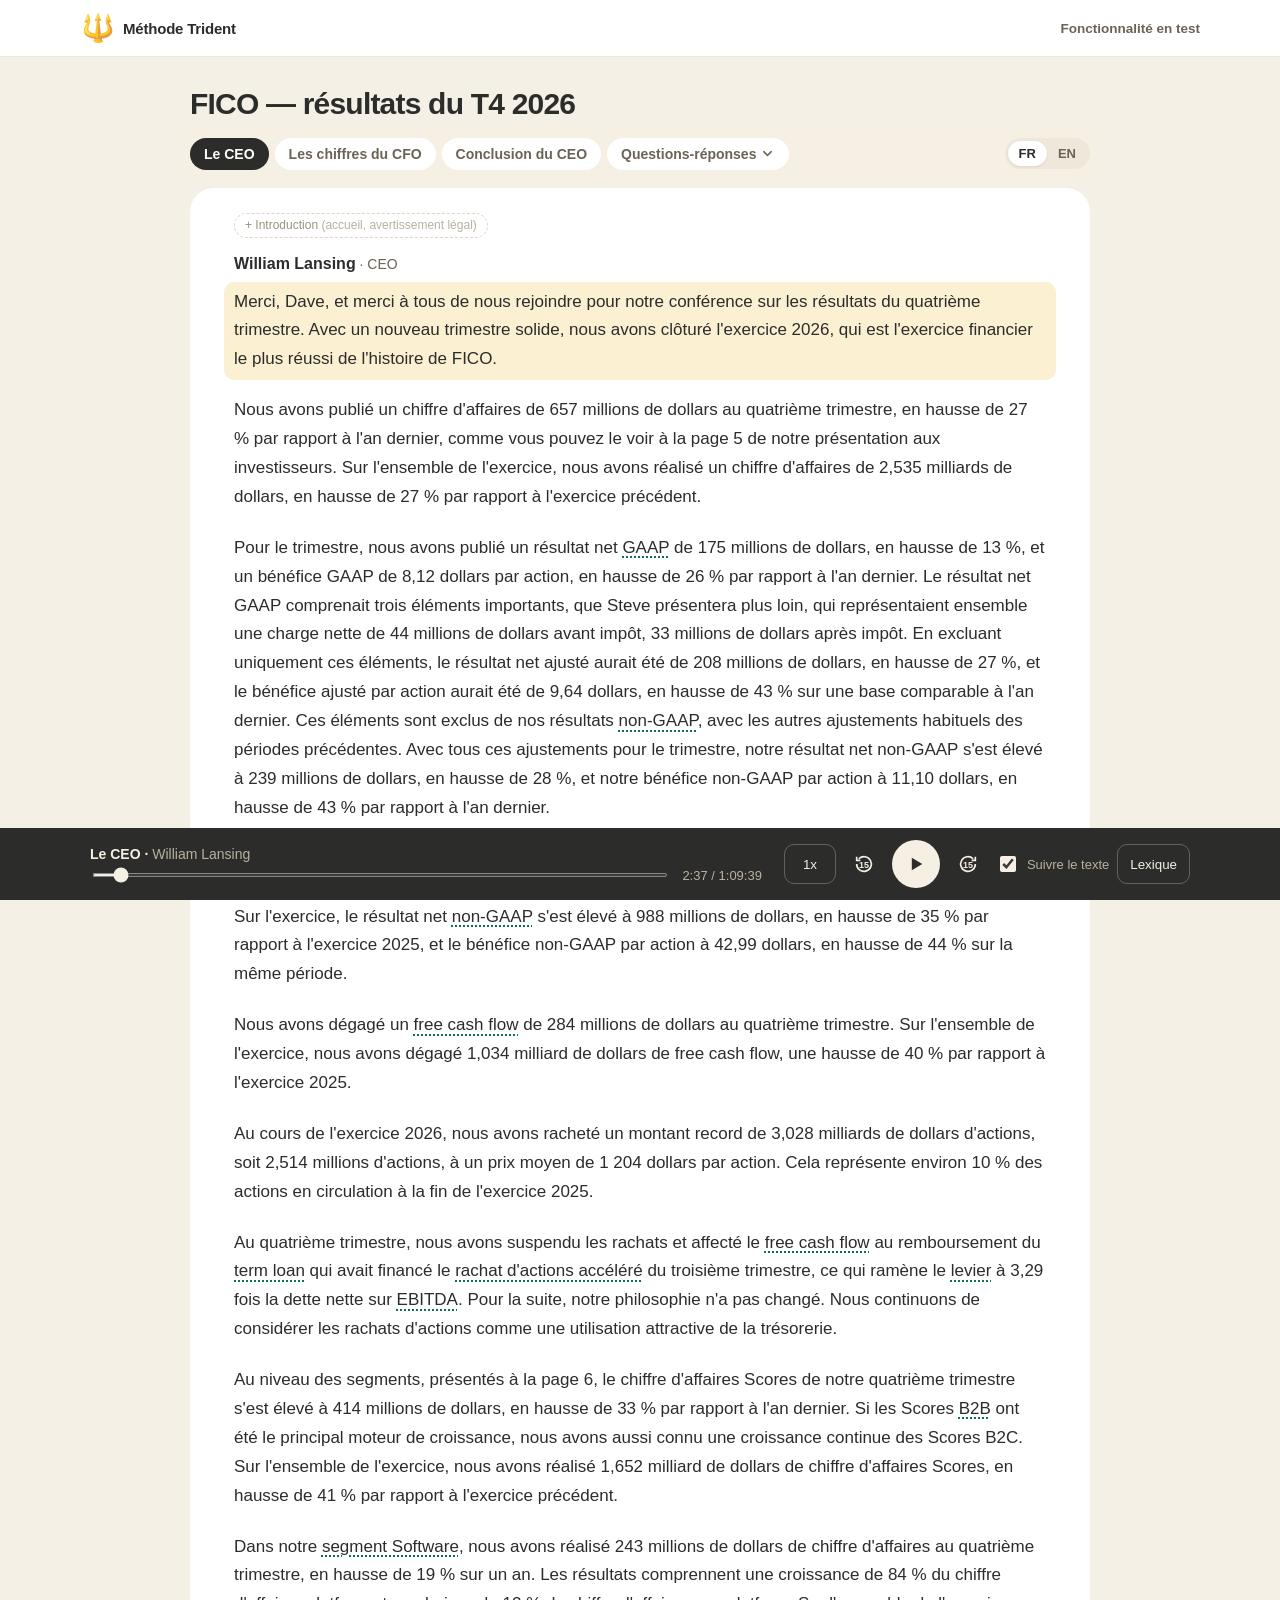
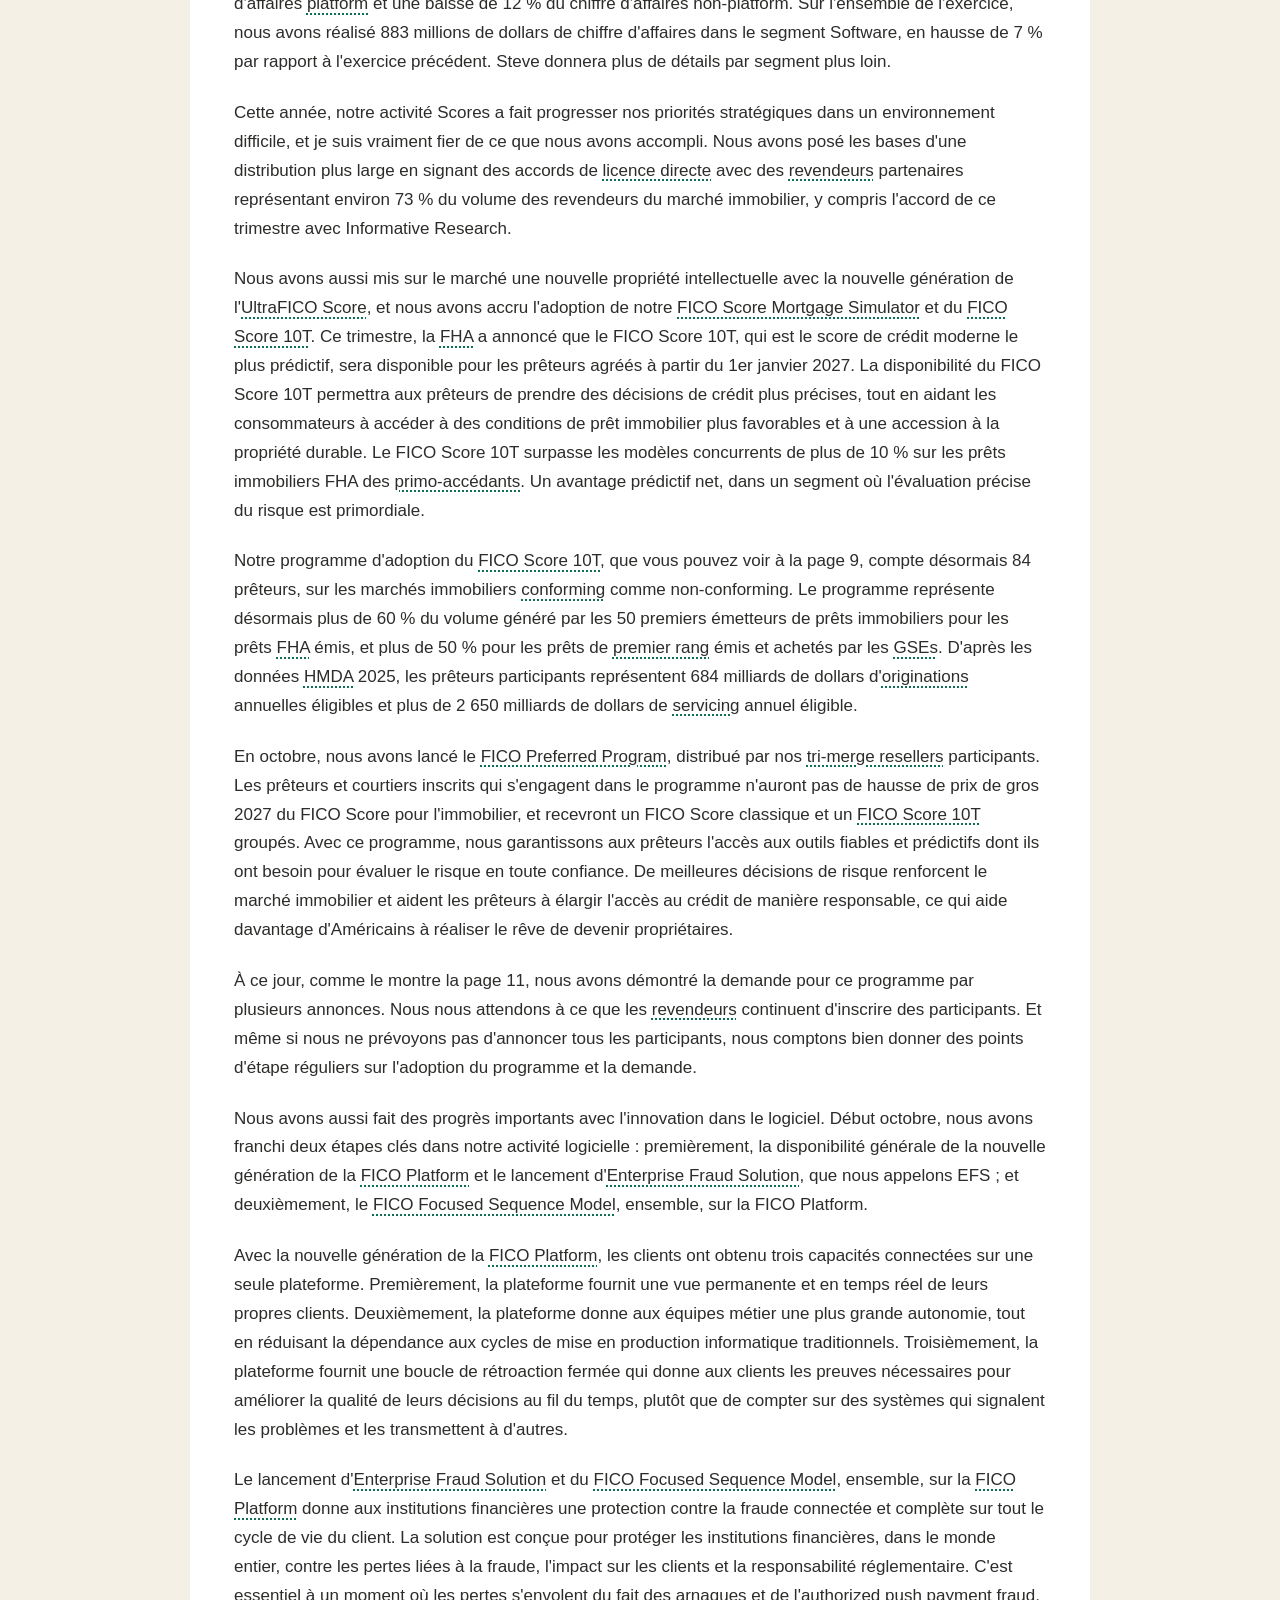
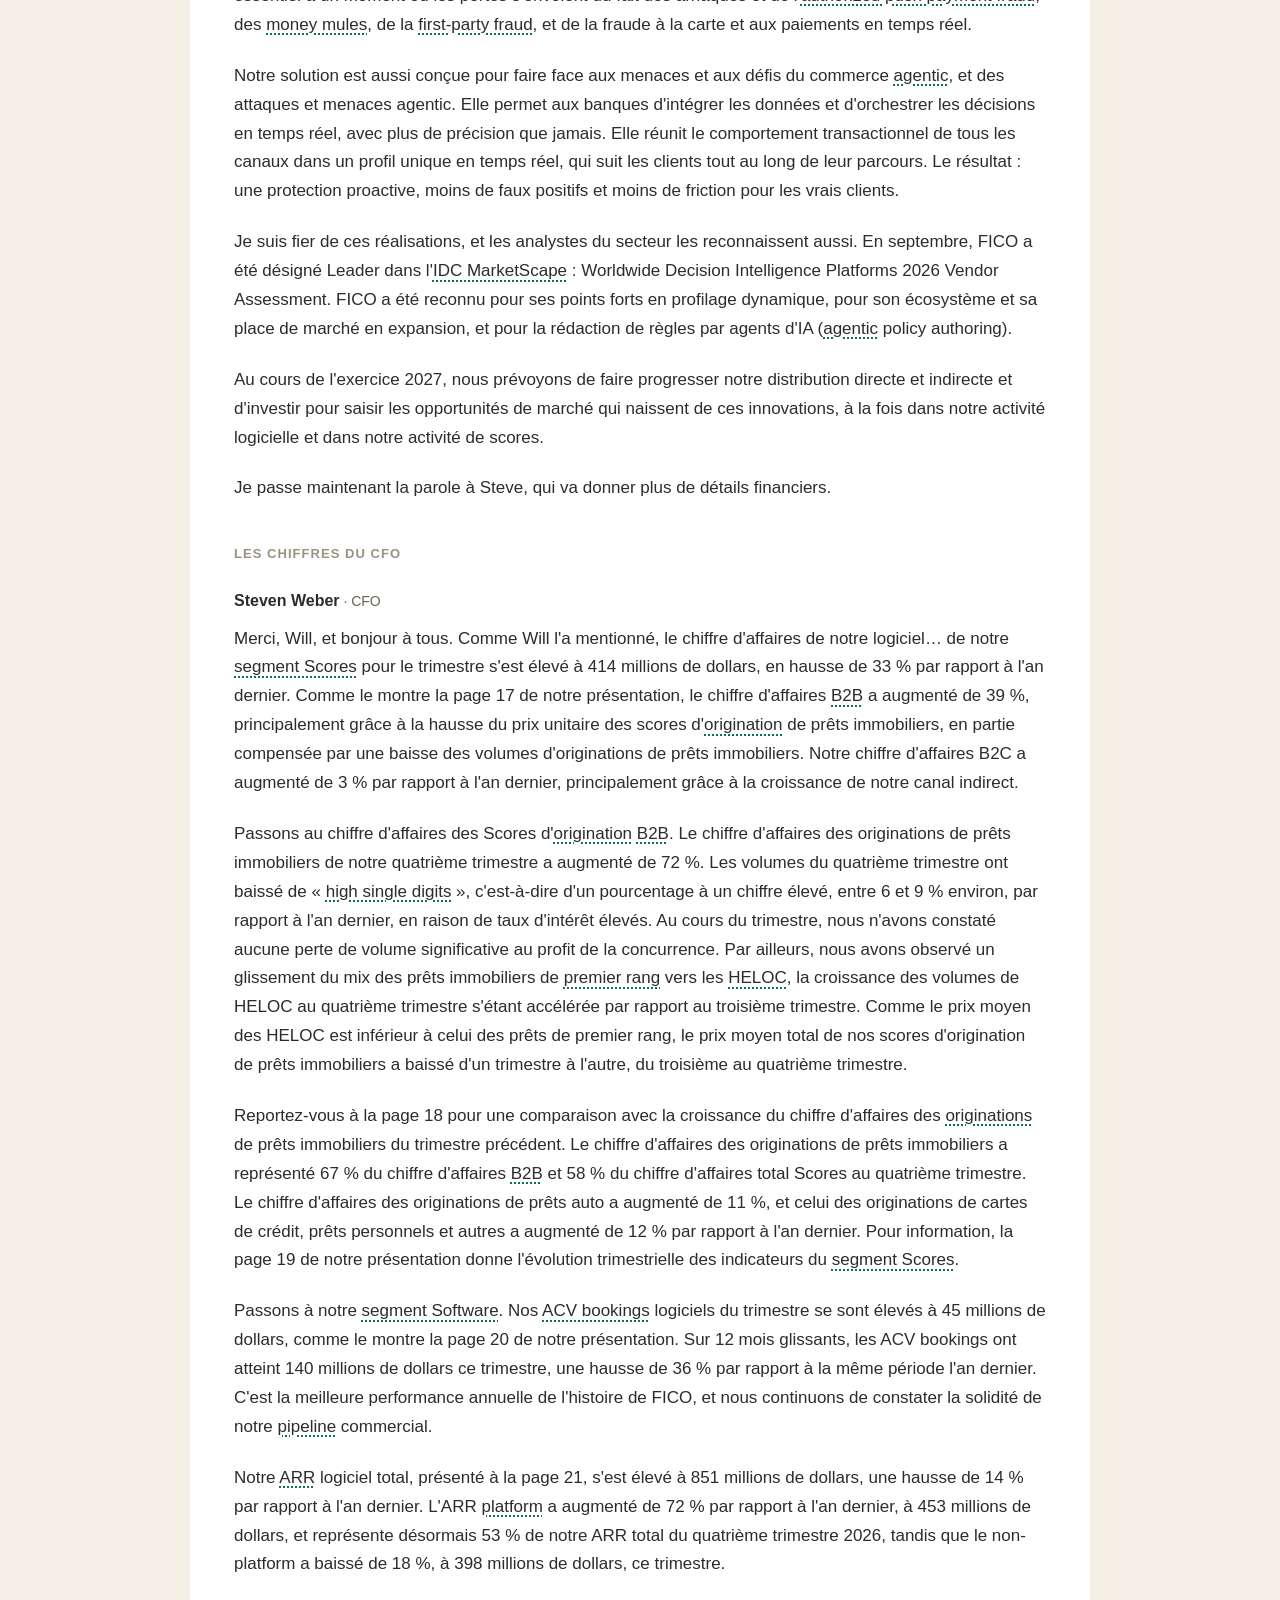
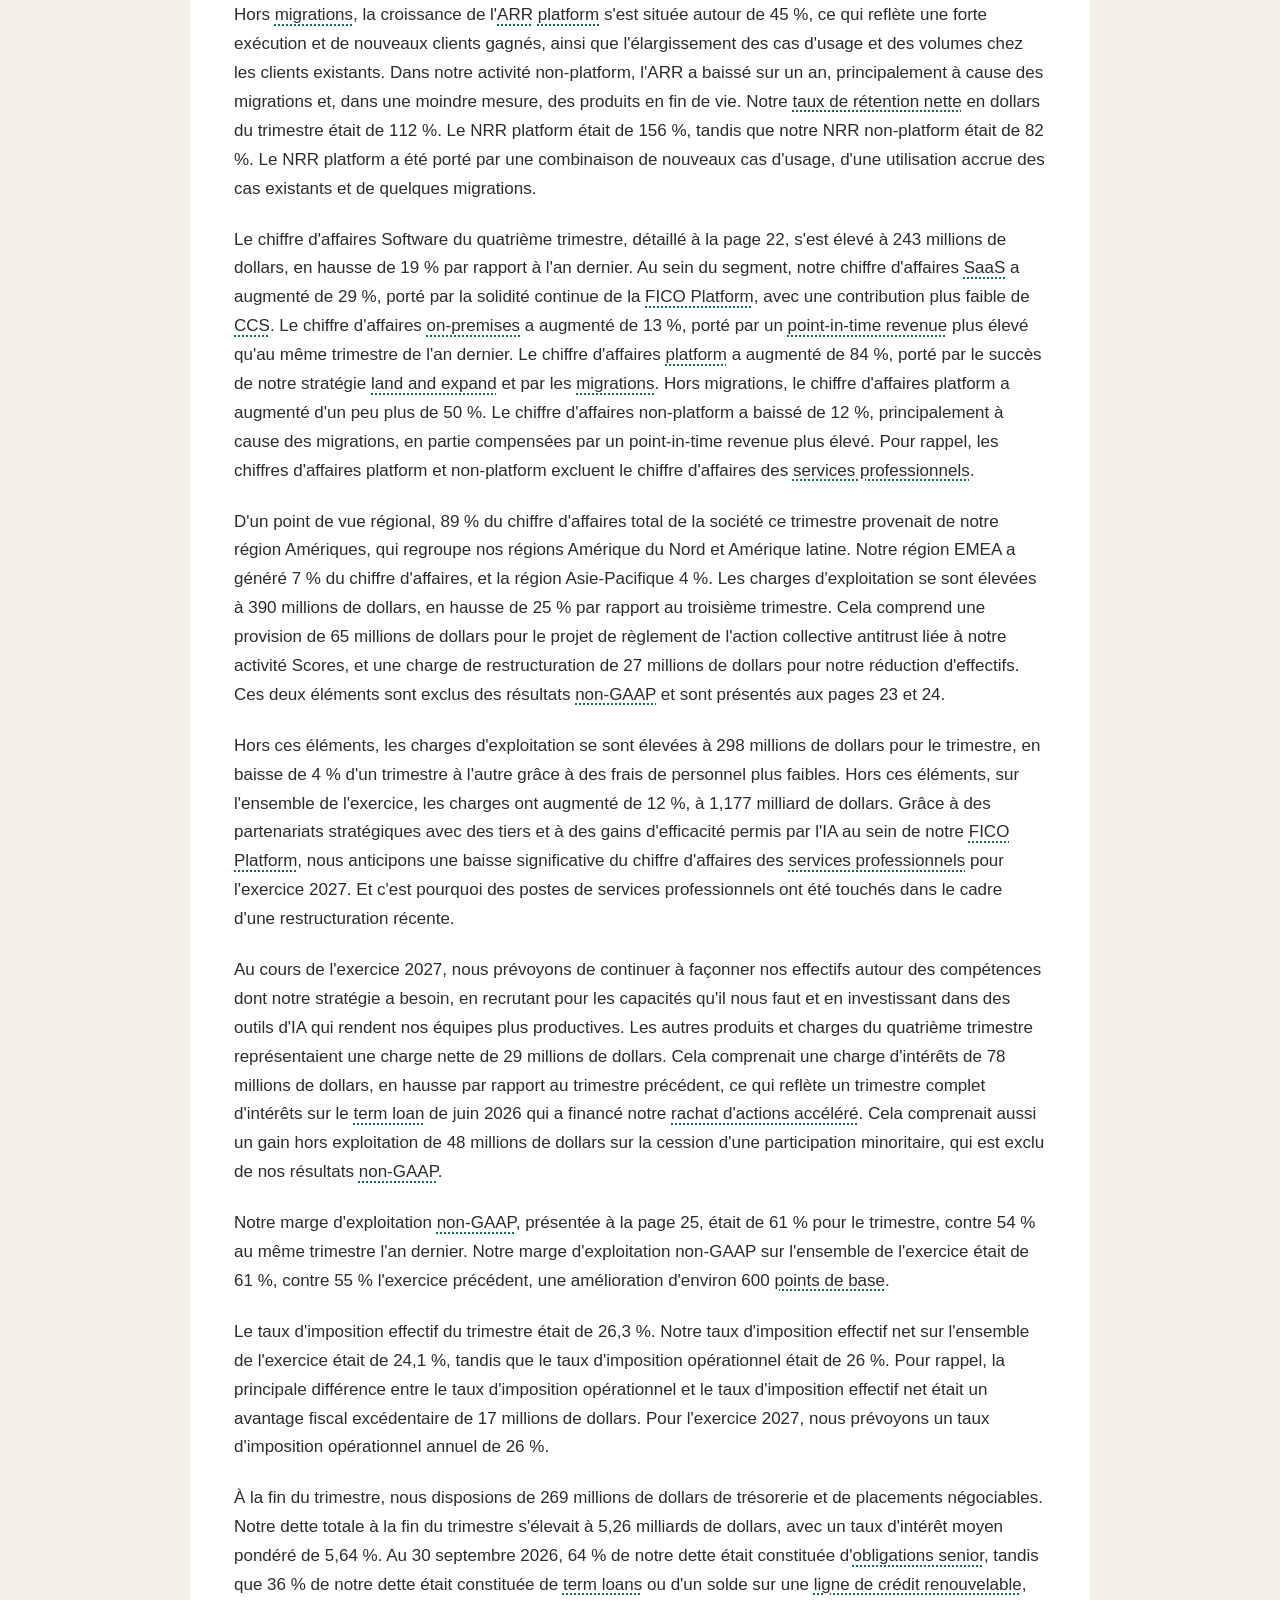
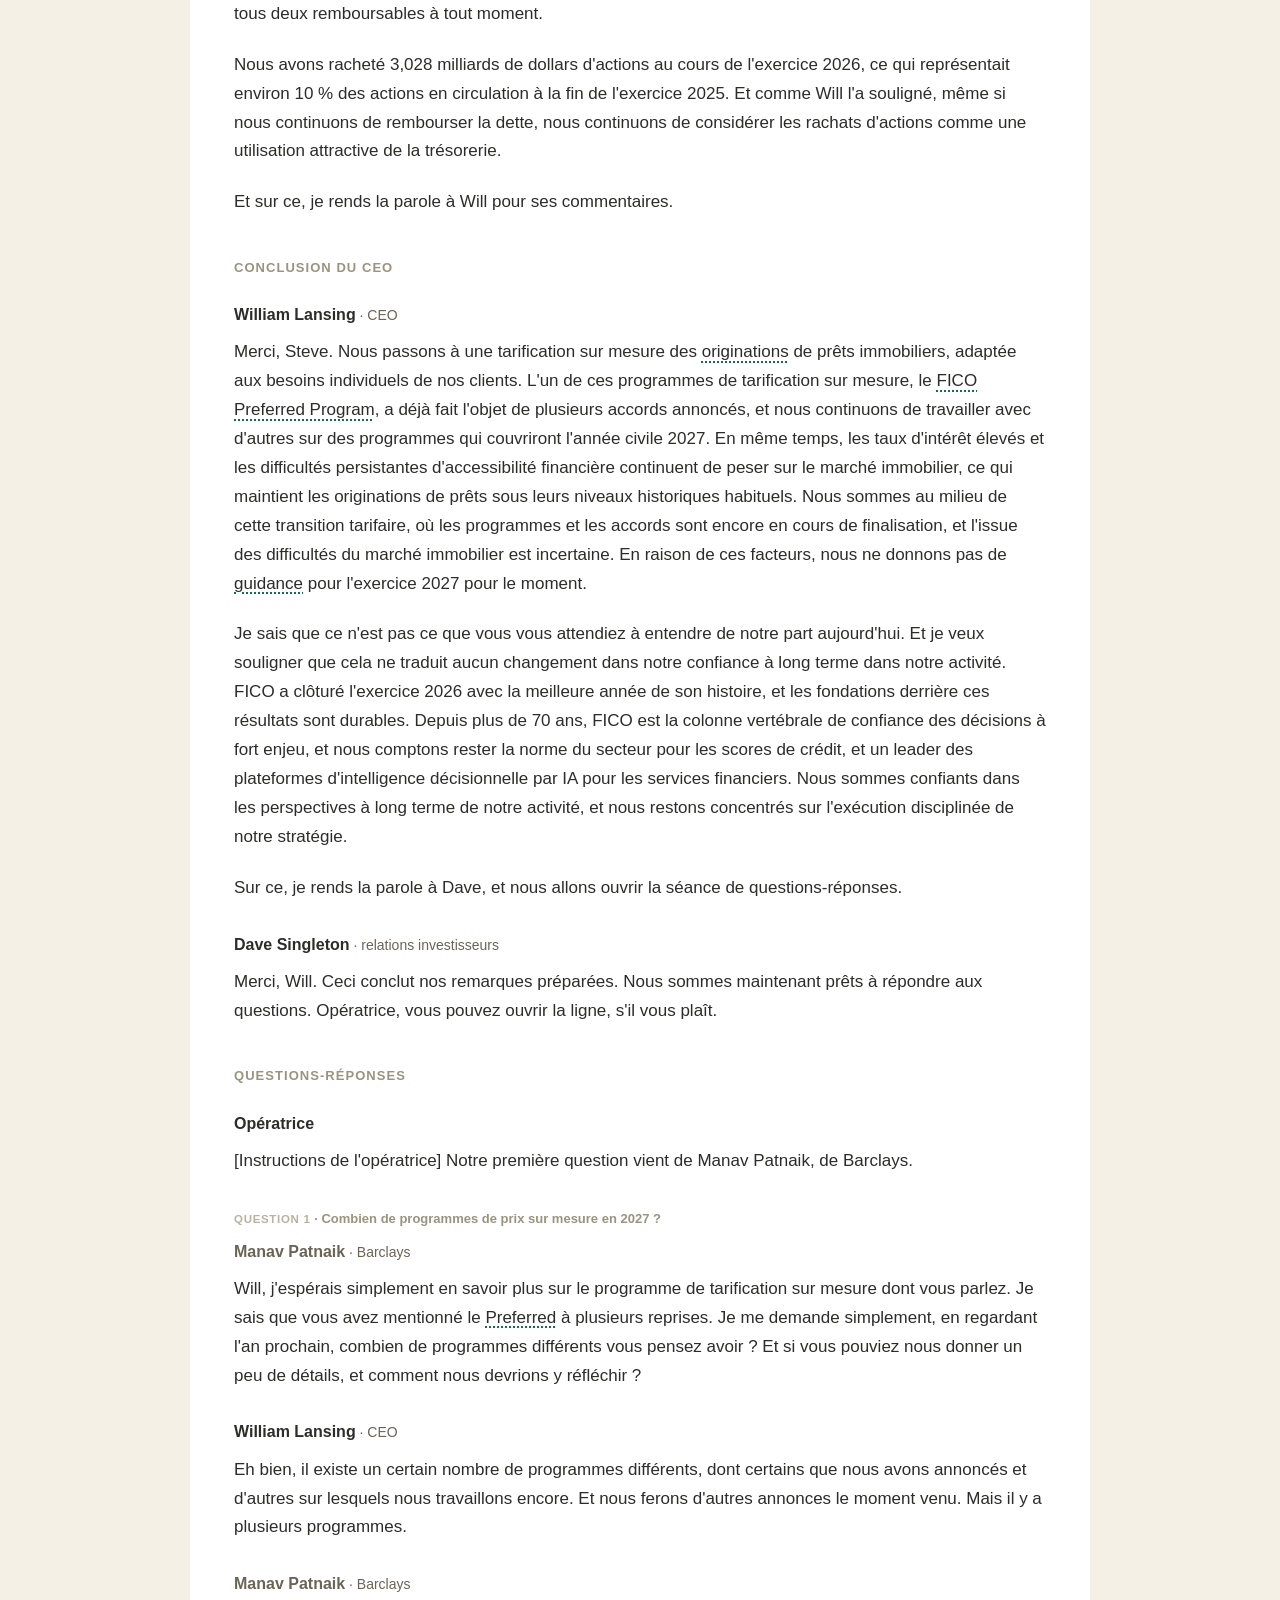
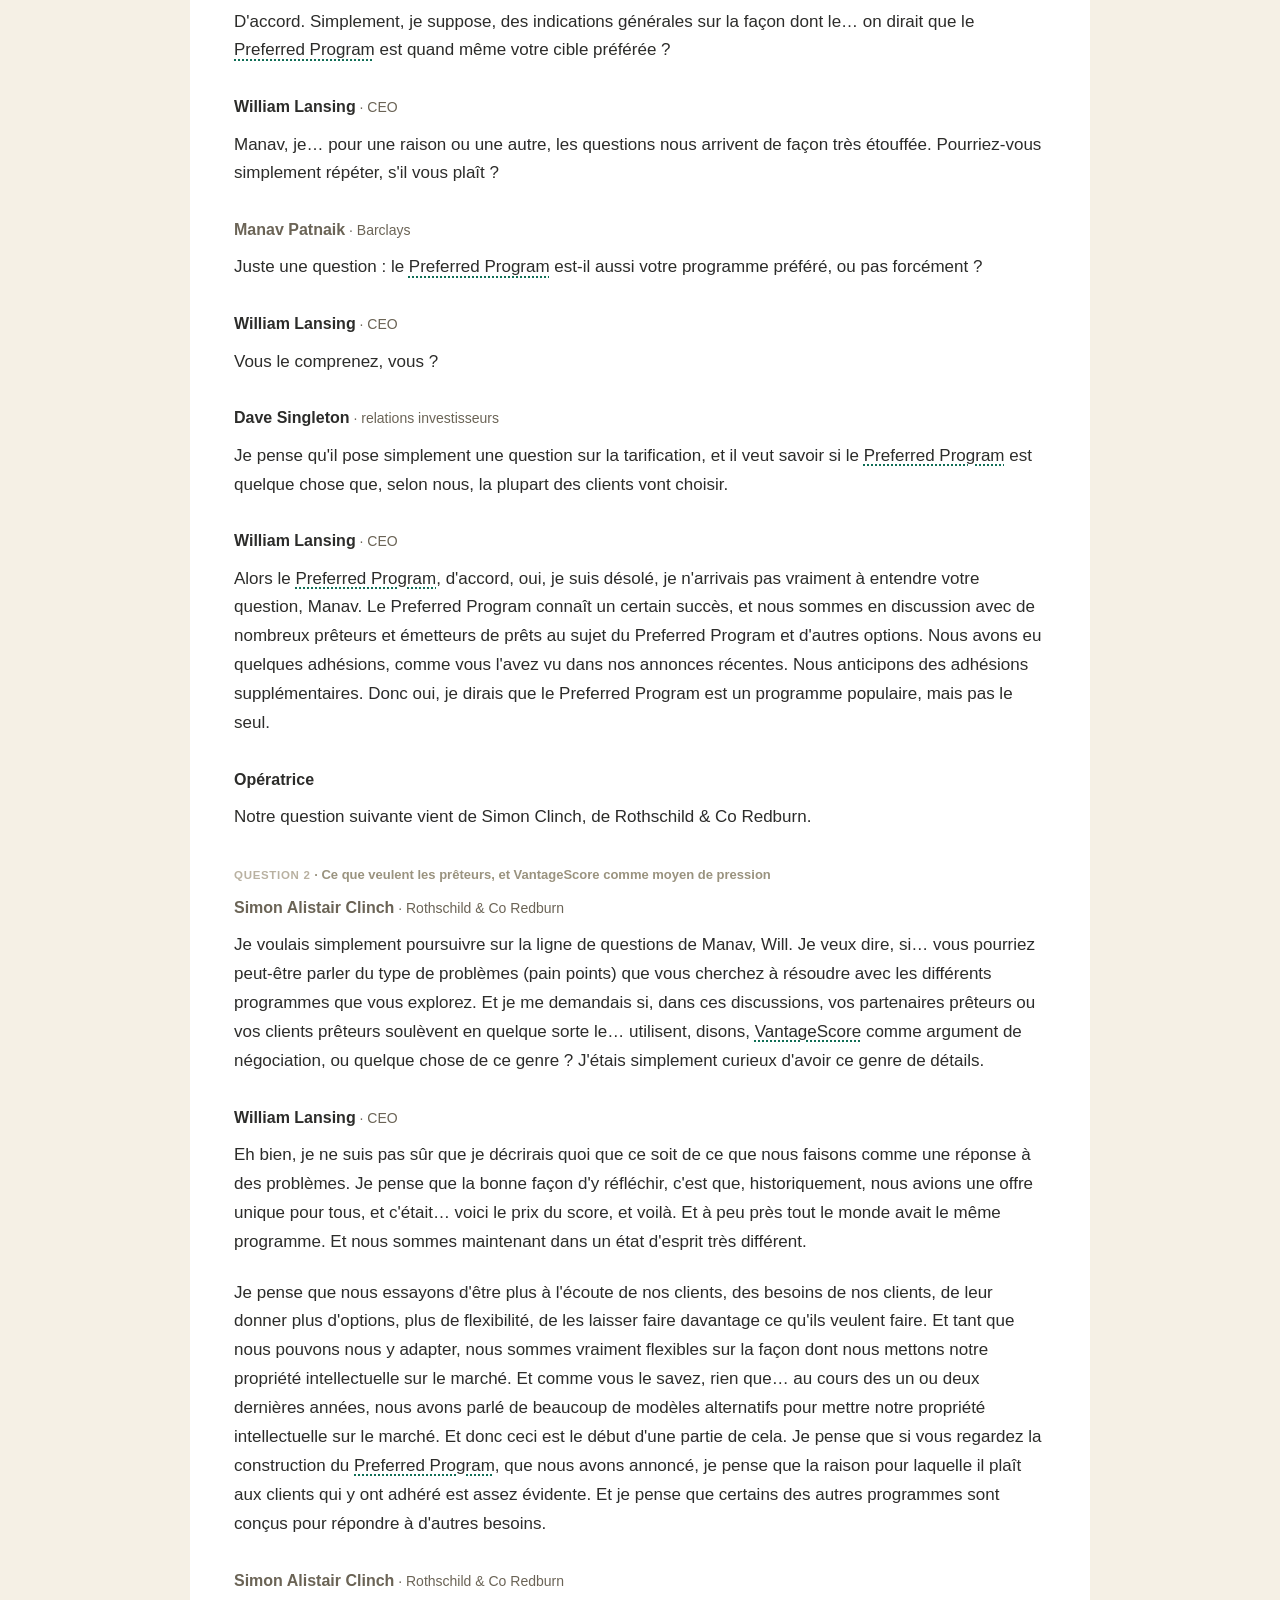
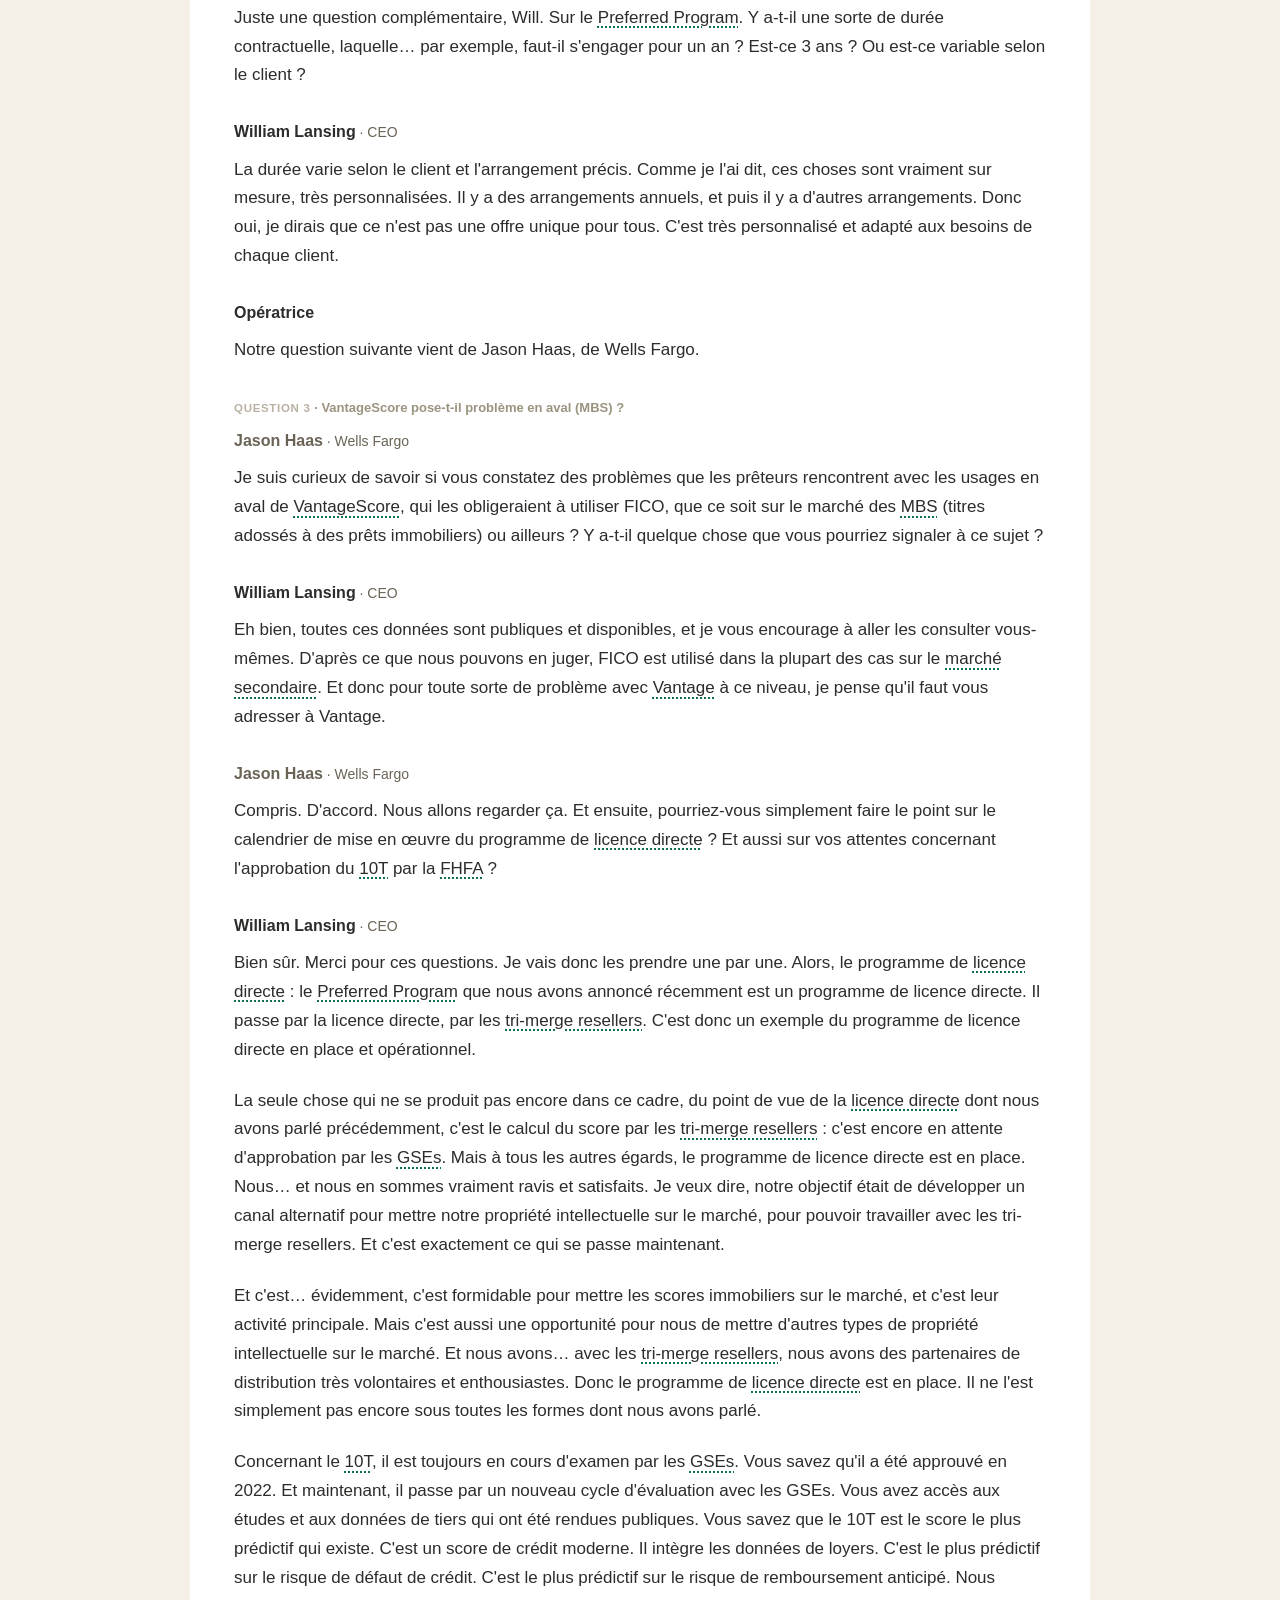
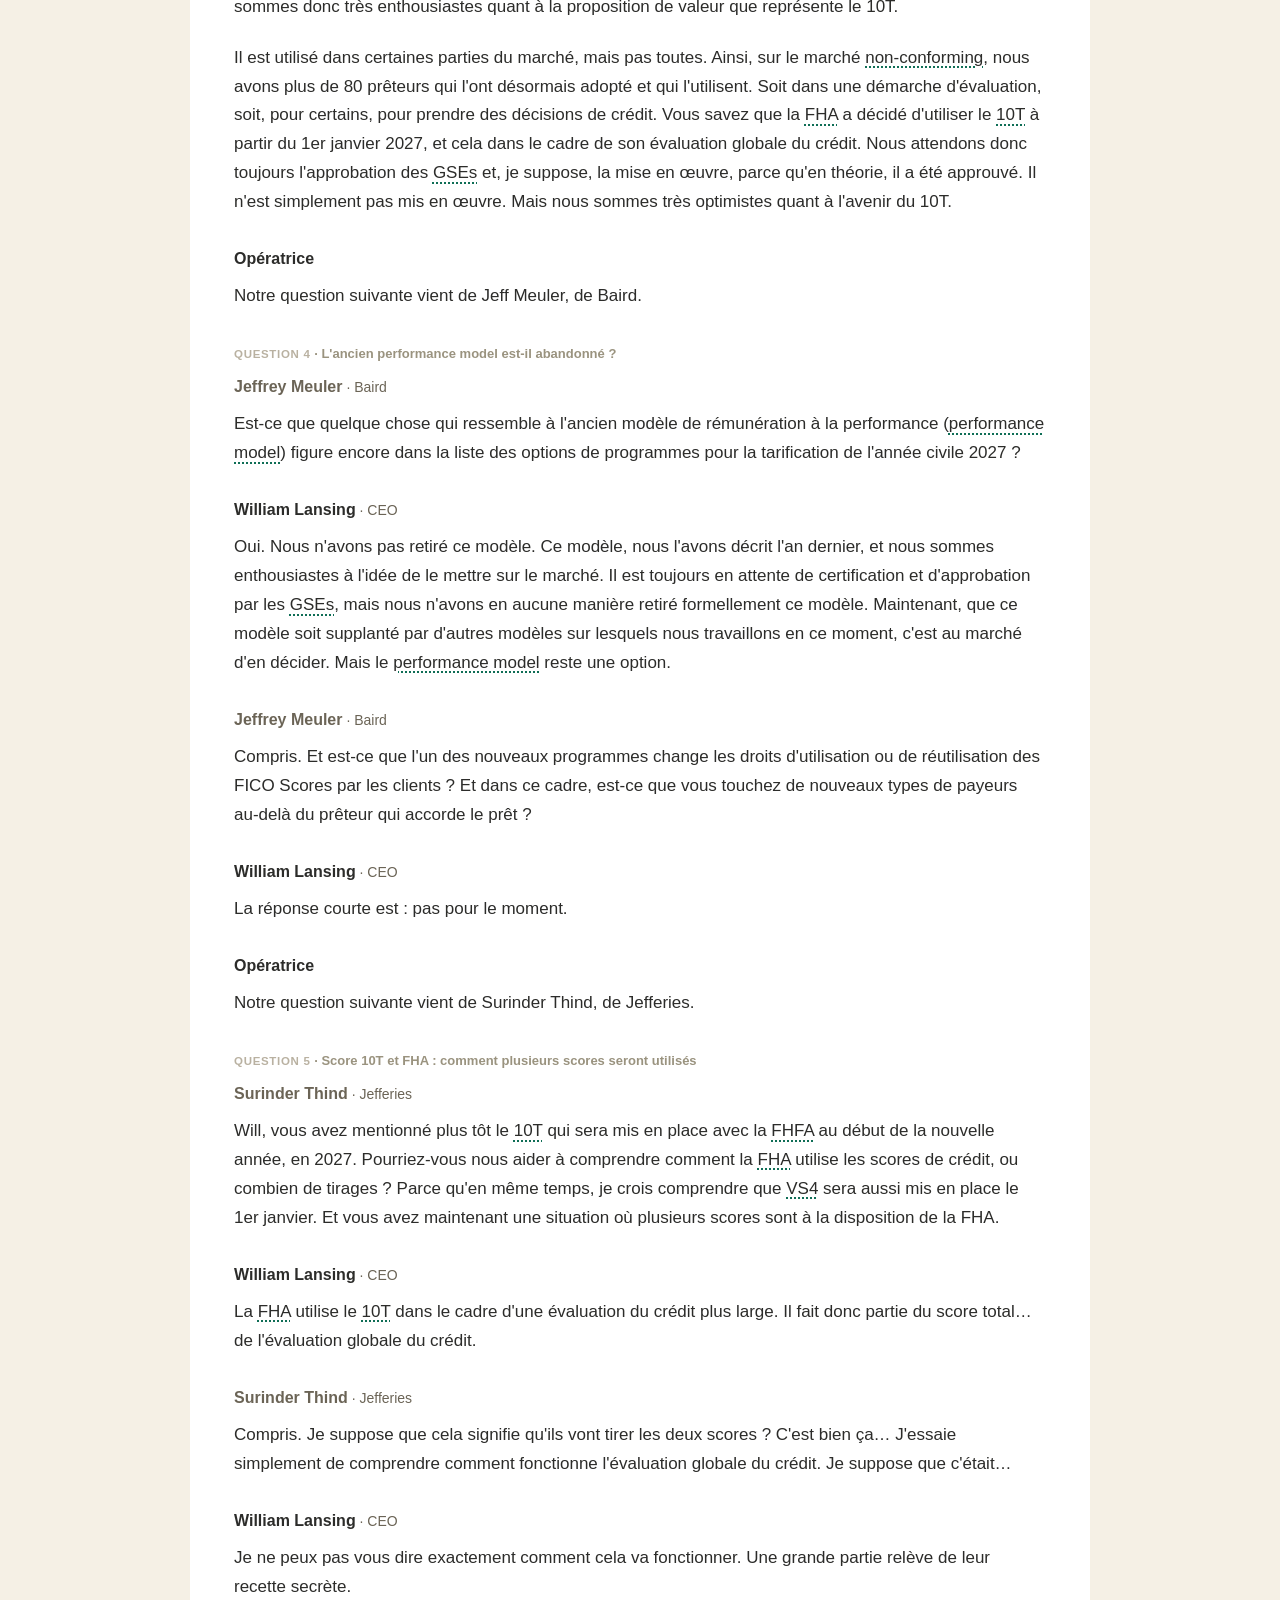
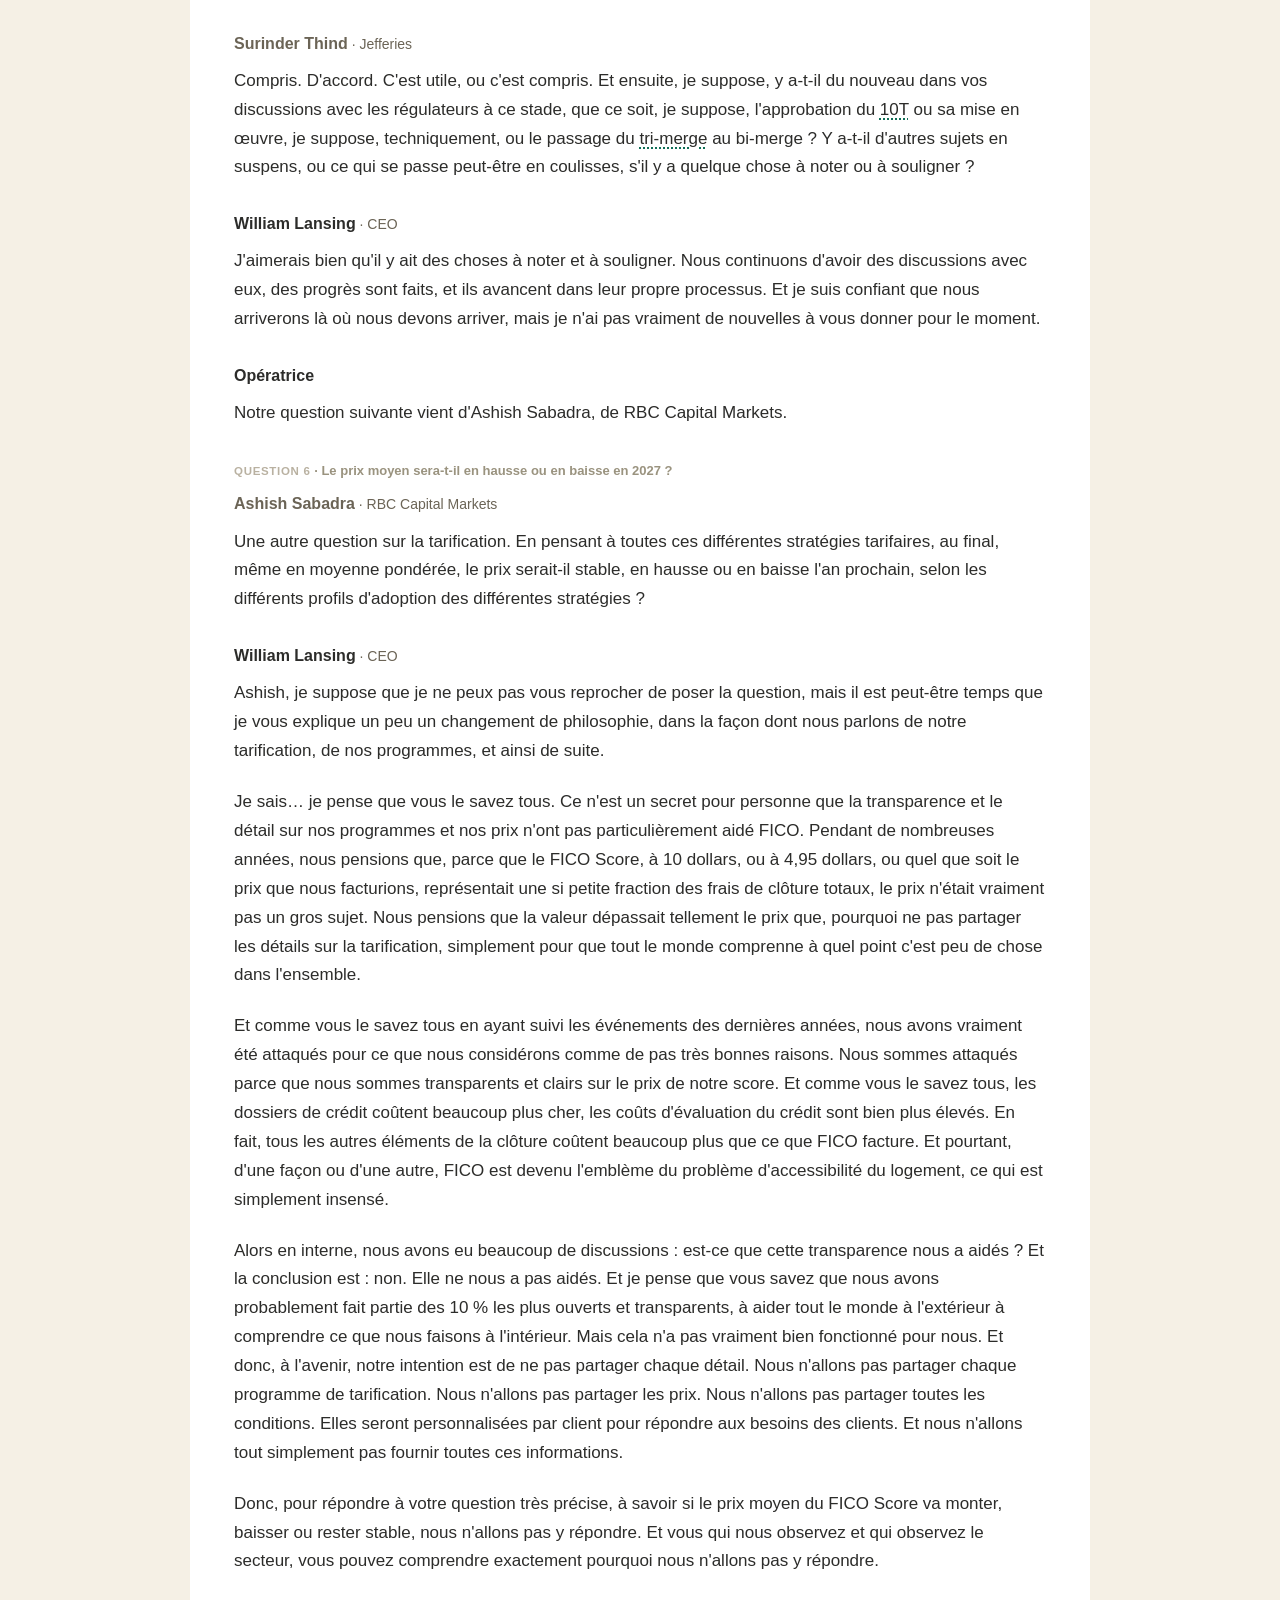
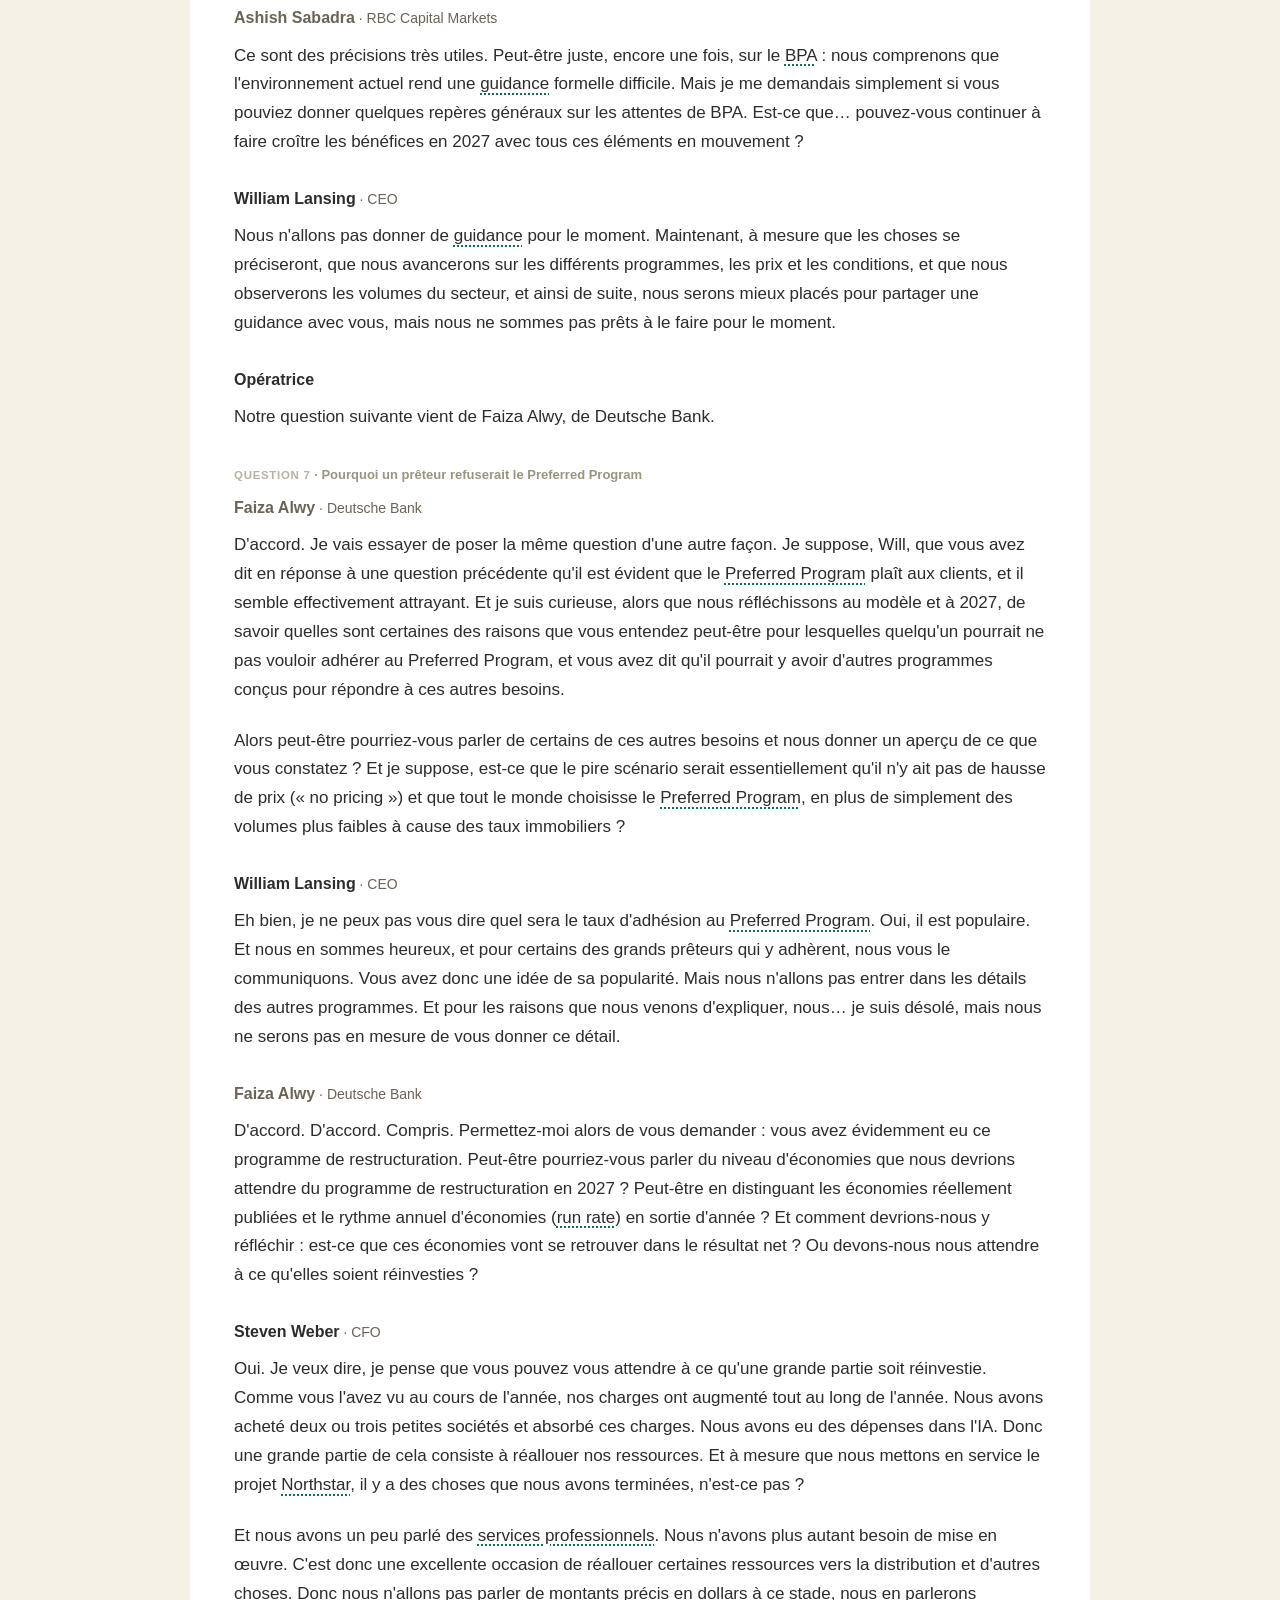
==== commit 43b5e412: "Démarrage plus direct : sans onglet Introduction, bouton plus petit" ====
--- a/fico-t4-2026/index.html
+++ b/fico-t4-2026/index.html
@@ -6,7 +6,7 @@
 <meta name="robots" content="noindex, nofollow">
 <title>FICO — call T4 2026 en français · Méthode Trident</title>
 <link rel="icon" href="logo-trident.webp">
-<link rel="stylesheet" href="app.css?v=3">
+<link rel="stylesheet" href="app.css?v=4">
 <style>
   html, body { margin: 0; min-height: 100%; }
   body { background: hsl(39 46% 93%); color: #2c2c2a; font-family: -apple-system, BlinkMacSystemFont, "Segoe UI", Inter, Helvetica, Arial, sans-serif; -webkit-font-smoothing: antialiased; }
@@ -28,6 +28,6 @@
   <span class="tag">Fonctionnalité en test</span>
 </div></nav></header>
 <main id="call"><p class="loading">Chargement du call…</p></main>
-<script type="module" src="app.js?v=3"></script>
+<script type="module" src="app.js?v=4"></script>
 </body>
 </html>
--- a/fico-t4-2026/app.css
+++ b/fico-t4-2026/app.css
@@ -1 +1 @@
-.c{max-width:900px;margin:0 auto;padding:30px 18px 170px;color:#2c2c2a}.y{font-size:30px;line-height:1.15;letter-spacing:-.8px;margin:0 0 4px}.v{position:sticky;top:var(--nav-h, 0px);z-index:5;margin:0 -6px;background:#f5efe4}.e{display:flex;align-items:center;gap:6px;overflow-x:auto;scrollbar-width:none;padding:12px 6px 10px}.e::-webkit-scrollbar{display:none}.e>button{all:unset;cursor:pointer;flex:none;white-space:nowrap;background:#fff;color:#6b6456;border-radius:999px;font-weight:650;padding:8px 14px;font-size:14px}.e>button:hover{color:#2c2c2a}.e>button.j{background:#2c2c2a;color:#fff}.e>button{display:inline-flex;align-items:center;gap:4px}.C{width:15px;height:15px;fill:none;stroke:currentColor;stroke-width:2.4;stroke-linecap:round;stroke-linejoin:round}.X{position:fixed;inset:0;z-index:-1}.o{position:absolute;top:calc(100% - 4px);left:6px;right:6px;max-width:620px;max-height:min(62vh,560px);overflow-y:auto;margin:0;padding:8px;list-style:none;background:#fff;border-radius:18px;box-shadow:0 14px 40px #00000029}.o button{all:unset;box-sizing:border-box;cursor:pointer;width:100%;display:flex;align-items:flex-start;gap:12px;padding:9px 10px;border-radius:12px}.o button:hover{background:#faf6ee}.o button.q{background:#fbf0d2}.o b{display:block;font-weight:650;font-size:14.5px;line-height:1.35;color:#2c2c2a}.o small{display:block;margin-top:2px;font-size:12.5px;color:#9a937f}.A{flex:none;width:24px;height:24px;border-radius:50%;background:#efe8da;color:#6b6456;font-size:12px;font-weight:700;display:grid;place-items:center;margin-top:1px}.a{margin-left:auto;flex:none;display:inline-flex;background:#efe8da;border-radius:999px;padding:3px}.a button{all:unset;cursor:pointer;padding:5px 11px;border-radius:999px;font-size:13px;font-weight:700;color:#6b6456}.a button[aria-pressed=true]{background:#fff;color:#2c2c2a;box-shadow:0 1px 3px #00000014}.g{margin-top:8px;background:#fff;border-radius:24px;padding:22px clamp(18px,4vw,44px) 34px;font-size:17px;line-height:1.7}.x{margin:18px 0 0;padding:7px 14px;border:1px dashed #d8d1c1;border-radius:999px;background:none;color:#8a836f;font:inherit;font-size:13px;cursor:pointer}.x:hover{color:#2c2c2a;border-color:#b9b1a1}.x span{color:#b9b1a1}.B{margin:34px 0 4px;font-size:13px;text-transform:uppercase;letter-spacing:.08em;color:#9a937f;font-weight:650}.b span{text-transform:none;letter-spacing:0;font-size:13px;color:#9a937f}.b{margin:26px 0 -14px;font-size:11.5px;font-weight:700;text-transform:uppercase;letter-spacing:.06em;color:#b9b1a1}.D{margin-top:22px}.d{margin:0 0 4px;font-weight:700;font-size:16px}.d span{font-weight:400;color:#6b6456;font-size:14px}.E .d{color:#6b6456}.s{margin:0 -10px 10px;padding:6px 10px;border-radius:10px;cursor:pointer;transition:background .25s}.s:hover{background:#faf6ee}.s.F{background:#fbf0d2}.r{position:relative;text-decoration:underline dotted #0f6e56;text-underline-offset:4px;text-decoration-thickness:1.5px;cursor:help;outline:none}.r:after{content:attr(data-def);position:absolute;left:50%;bottom:calc(100% + 8px);transform:translate(-50%);width:min(300px,80vw);background:#2c2c2a;color:#fff;font-size:13px;font-weight:450;line-height:1.5;padding:10px 13px;border-radius:12px;box-shadow:0 8px 22px #0003;display:none;z-index:4;pointer-events:none;text-align:left}.r:hover:after,.r:focus:after{display:block}.G{position:fixed;left:0;right:0;bottom:0;z-index:10;background:#2c2c2a;color:#f5efe4;padding:12px max(16px,env(safe-area-inset-right,0px)) calc(12px + env(safe-area-inset-bottom,0px)) max(16px,env(safe-area-inset-left,0px))}.H{max-width:1100px;margin:0 auto;display:flex;align-items:center;gap:12px 22px;flex-wrap:wrap}.I{flex:1 1 320px;min-width:0;display:flex;flex-direction:column;gap:6px}.u{display:flex;align-items:center;gap:10px;min-width:0}.u .l{flex:1;min-width:0}.t{flex:none;display:flex;gap:6px;margin-right:8px}.t button{border:1px solid rgba(255,255,255,.25);background:transparent;color:#f5efe4;border-radius:999px;height:34px;padding:0 13px;font:600 13px inherit;font-family:inherit;cursor:pointer;white-space:nowrap}.t button:hover:not(:disabled){background:#ffffff1a}.t button:disabled{opacity:.35;cursor:default}.l{font-size:14px;font-weight:600;white-space:nowrap;overflow:hidden;text-overflow:ellipsis}.l span{color:#b9b1a0;font-weight:400}.h{display:flex;align-items:center;gap:12px}.h input{flex:1;min-width:0;accent-color:#f5efe4;height:4px;cursor:pointer}.J{font-size:13px;color:#b9b1a0;font-variant-numeric:tabular-nums;white-space:nowrap}.m{display:flex;align-items:center;gap:8px;margin-left:auto}.i{background:transparent;color:#f5efe4;border:0;border-radius:10px;height:40px;min-width:40px;padding:0 8px;display:grid;place-items:center;cursor:pointer;font:600 14px inherit;font-family:inherit}.i:hover{background:#ffffff14}.i svg{width:22px;height:22px;fill:none;stroke:currentColor;stroke-width:1.8}.w{position:relative}.w span{position:absolute;font-size:9px;font-weight:700;top:50%;left:50%;transform:translate(-50%,-38%)}.i.f{background:#f5efe4;color:#2c2c2a;width:48px;height:48px;border-radius:50%}.i.f:hover{background:#fff}.i.f svg{fill:currentColor;stroke:none;width:20px;height:20px}.K{min-width:52px;border:1px solid rgba(255,255,255,.25);font-variant-numeric:tabular-nums}.k{display:flex;align-items:center;gap:8px;font-size:13px;color:#b9b1a0;cursor:pointer;user-select:none;white-space:nowrap}.k input{accent-color:#f5efe4;width:16px;height:16px}.L{border:1px solid rgba(255,255,255,.25);padding:0 12px}.p{position:fixed;left:50%;bottom:96px;transform:translate(-50%);z-index:11;display:inline-flex;align-items:center;gap:8px;border:0;cursor:pointer;background:#2c2c2a;color:#fbf0d2;font:650 14px/1 inherit;font-family:inherit;padding:11px 18px;border-radius:999px;box-shadow:0 6px 20px #0000002e;white-space:nowrap}.p:hover{background:#000}.p svg{width:16px;height:16px;fill:none;stroke:currentColor;stroke-width:2.2;stroke-linecap:round;stroke-linejoin:round}.M{position:fixed;inset:0;z-index:20;background:#2c2c2a40}.n{position:absolute;top:0;right:0;bottom:0;width:min(400px,100%);background:#fff;padding:18px 20px;overflow-y:auto;box-shadow:-8px 0 30px #00000026}.z{display:flex;justify-content:space-between;align-items:center;font-size:18px;margin-bottom:12px}.z button{all:unset;cursor:pointer;padding:4px 8px;border-radius:8px;color:#6b6456}.n input{width:100%;box-sizing:border-box;border:1px solid #e6dfd0;border-radius:12px;padding:9px 12px;font:inherit;font-size:14px}.n dl{margin:14px 0 0}.n dt{font-weight:700;margin-top:14px;font-size:14.5px}.n dd{margin:3px 0 0;color:#6b6456;font-size:14px;line-height:1.5}@media (max-width: 640px){.c{padding:16px 12px 200px}.g{border-radius:20px;font-size:16.5px}.m{margin-left:0;width:100%;justify-content:space-between}.p{bottom:150px}.t span{display:none}.t button{padding:4px 12px;font-size:15px}}
+.c{max-width:900px;margin:0 auto;padding:30px 18px 170px;color:#2c2c2a}.v{font-size:30px;line-height:1.15;letter-spacing:-.8px;margin:0 0 4px}.j{position:sticky;top:var(--nav-h, 0px);z-index:5;margin:0 -6px;background:#f5efe4}.e{display:flex;align-items:center;gap:6px;overflow-x:auto;scrollbar-width:none;padding:12px 6px 10px}.e::-webkit-scrollbar{display:none}.e>button{all:unset;cursor:pointer;flex:none;white-space:nowrap;background:#fff;color:#6b6456;border-radius:999px;font-weight:650;padding:8px 14px;font-size:14px}.e>button:hover{color:#2c2c2a}.e>button.C{background:#2c2c2a;color:#fff}.e>button{display:inline-flex;align-items:center;gap:4px}.X{width:15px;height:15px;fill:none;stroke:currentColor;stroke-width:2.4;stroke-linecap:round;stroke-linejoin:round}.q{position:fixed;inset:0;z-index:-1}.o{position:absolute;top:calc(100% - 4px);left:6px;right:6px;max-width:620px;max-height:min(62vh,560px);overflow-y:auto;margin:0;padding:8px;list-style:none;background:#fff;border-radius:18px;box-shadow:0 14px 40px #00000029}.o button{all:unset;box-sizing:border-box;cursor:pointer;width:100%;display:flex;align-items:flex-start;gap:12px;padding:9px 10px;border-radius:12px}.o button:hover{background:#faf6ee}.o button.A{background:#fbf0d2}.o b{display:block;font-weight:650;font-size:14.5px;line-height:1.35;color:#2c2c2a}.o small{display:block;margin-top:2px;font-size:12.5px;color:#9a937f}.B{flex:none;width:24px;height:24px;border-radius:50%;background:#efe8da;color:#6b6456;font-size:12px;font-weight:700;display:grid;place-items:center;margin-top:1px}.x{margin-left:auto;flex:none;display:inline-flex;background:#efe8da;border-radius:999px;padding:3px}.x button{all:unset;cursor:pointer;padding:5px 11px;border-radius:999px;font-size:13px;font-weight:700;color:#6b6456}.x button[aria-pressed=true]{background:#fff;color:#2c2c2a;box-shadow:0 1px 3px #00000014}.g{margin-top:8px;background:#fff;border-radius:24px;padding:22px clamp(18px,4vw,44px) 34px;font-size:17px;line-height:1.7}.r{margin:0;padding:2px 10px;border:1px dashed #ddd6c7;border-radius:999px;background:none;color:#9a937f;font:inherit;font-size:12px;line-height:1.6;cursor:pointer}.r:hover{color:#2c2c2a;border-color:#b9b1a1}.r span{color:#b9b1a1}.r+.b{margin-top:12px}.D{margin:34px 0 4px;font-size:13px;text-transform:uppercase;letter-spacing:.08em;color:#9a937f;font-weight:650}.u span{text-transform:none;letter-spacing:0;font-size:13px;color:#9a937f}.u{margin:26px 0 -14px;font-size:11.5px;font-weight:700;text-transform:uppercase;letter-spacing:.06em;color:#b9b1a1}.b{margin-top:22px}.d{margin:0 0 4px;font-weight:700;font-size:16px}.d span{font-weight:400;color:#6b6456;font-size:14px}.E .d{color:#6b6456}.s{margin:0 -10px 10px;padding:6px 10px;border-radius:10px;cursor:pointer;transition:background .25s}.s:hover{background:#faf6ee}.s.F{background:#fbf0d2}.p{position:relative;text-decoration:underline dotted #0f6e56;text-underline-offset:4px;text-decoration-thickness:1.5px;cursor:help;outline:none}.p:after{content:attr(data-def);position:absolute;left:50%;bottom:calc(100% + 8px);transform:translate(-50%);width:min(300px,80vw);background:#2c2c2a;color:#fff;font-size:13px;font-weight:450;line-height:1.5;padding:10px 13px;border-radius:12px;box-shadow:0 8px 22px #0003;display:none;z-index:4;pointer-events:none;text-align:left}.p:hover:after,.p:focus:after{display:block}.G{position:fixed;left:0;right:0;bottom:0;z-index:10;background:#2c2c2a;color:#f5efe4;padding:12px max(16px,env(safe-area-inset-right,0px)) calc(12px + env(safe-area-inset-bottom,0px)) max(16px,env(safe-area-inset-left,0px))}.H{max-width:1100px;margin:0 auto;display:flex;align-items:center;gap:12px 22px;flex-wrap:wrap}.I{flex:1 1 320px;min-width:0;display:flex;flex-direction:column;gap:6px}.h{display:flex;align-items:center;gap:10px;min-width:0}.h .l{flex:1;min-width:0}.t{flex:none;display:flex;gap:6px;margin-right:8px}.t button{border:1px solid rgba(255,255,255,.25);background:transparent;color:#f5efe4;border-radius:999px;height:34px;padding:0 13px;font:600 13px inherit;font-family:inherit;cursor:pointer;white-space:nowrap}.t button:hover:not(:disabled){background:#ffffff1a}.t button:disabled{opacity:.35;cursor:default}.l{font-size:14px;font-weight:600;white-space:nowrap;overflow:hidden;text-overflow:ellipsis}.l span{color:#b9b1a0;font-weight:400}.m{display:flex;align-items:center;gap:12px}.m input{flex:1;min-width:0;accent-color:#f5efe4;height:4px;cursor:pointer}.J{font-size:13px;color:#b9b1a0;font-variant-numeric:tabular-nums;white-space:nowrap}.w{display:flex;align-items:center;gap:8px;margin-left:auto}.i{background:transparent;color:#f5efe4;border:0;border-radius:10px;height:40px;min-width:40px;padding:0 8px;display:grid;place-items:center;cursor:pointer;font:600 14px inherit;font-family:inherit}.i:hover{background:#ffffff14}.i svg{width:22px;height:22px;fill:none;stroke:currentColor;stroke-width:1.8}.k{position:relative}.k span{position:absolute;font-size:9px;font-weight:700;top:50%;left:50%;transform:translate(-50%,-38%)}.i.f{background:#f5efe4;color:#2c2c2a;width:48px;height:48px;border-radius:50%}.i.f:hover{background:#fff}.i.f svg{fill:currentColor;stroke:none;width:20px;height:20px}.K{min-width:52px;border:1px solid rgba(255,255,255,.25);font-variant-numeric:tabular-nums}.z{display:flex;align-items:center;gap:8px;font-size:13px;color:#b9b1a0;cursor:pointer;user-select:none;white-space:nowrap}.z input{accent-color:#f5efe4;width:16px;height:16px}.L{border:1px solid rgba(255,255,255,.25);padding:0 12px}.a{position:fixed;left:50%;bottom:96px;transform:translate(-50%);z-index:11;display:inline-flex;align-items:center;gap:8px;border:0;cursor:pointer;background:#2c2c2a;color:#fbf0d2;font:650 14px/1 inherit;font-family:inherit;padding:11px 18px;border-radius:999px;box-shadow:0 6px 20px #0000002e;white-space:nowrap}.a:hover{background:#000}.a svg{width:16px;height:16px;fill:none;stroke:currentColor;stroke-width:2.2;stroke-linecap:round;stroke-linejoin:round}.M{position:fixed;inset:0;z-index:20;background:#2c2c2a40}.n{position:absolute;top:0;right:0;bottom:0;width:min(400px,100%);background:#fff;padding:18px 20px;overflow-y:auto;box-shadow:-8px 0 30px #00000026}.y{display:flex;justify-content:space-between;align-items:center;font-size:18px;margin-bottom:12px}.y button{all:unset;cursor:pointer;padding:4px 8px;border-radius:8px;color:#6b6456}.n input{width:100%;box-sizing:border-box;border:1px solid #e6dfd0;border-radius:12px;padding:9px 12px;font:inherit;font-size:14px}.n dl{margin:14px 0 0}.n dt{font-weight:700;margin-top:14px;font-size:14.5px}.n dd{margin:3px 0 0;color:#6b6456;font-size:14px;line-height:1.5}@media (max-width: 640px){.c{padding:16px 12px 200px}.g{border-radius:20px;font-size:16.5px}.w{margin-left:0;width:100%;justify-content:space-between}.a{bottom:150px}.t span{display:none}.t button{padding:4px 12px;font-size:15px}}
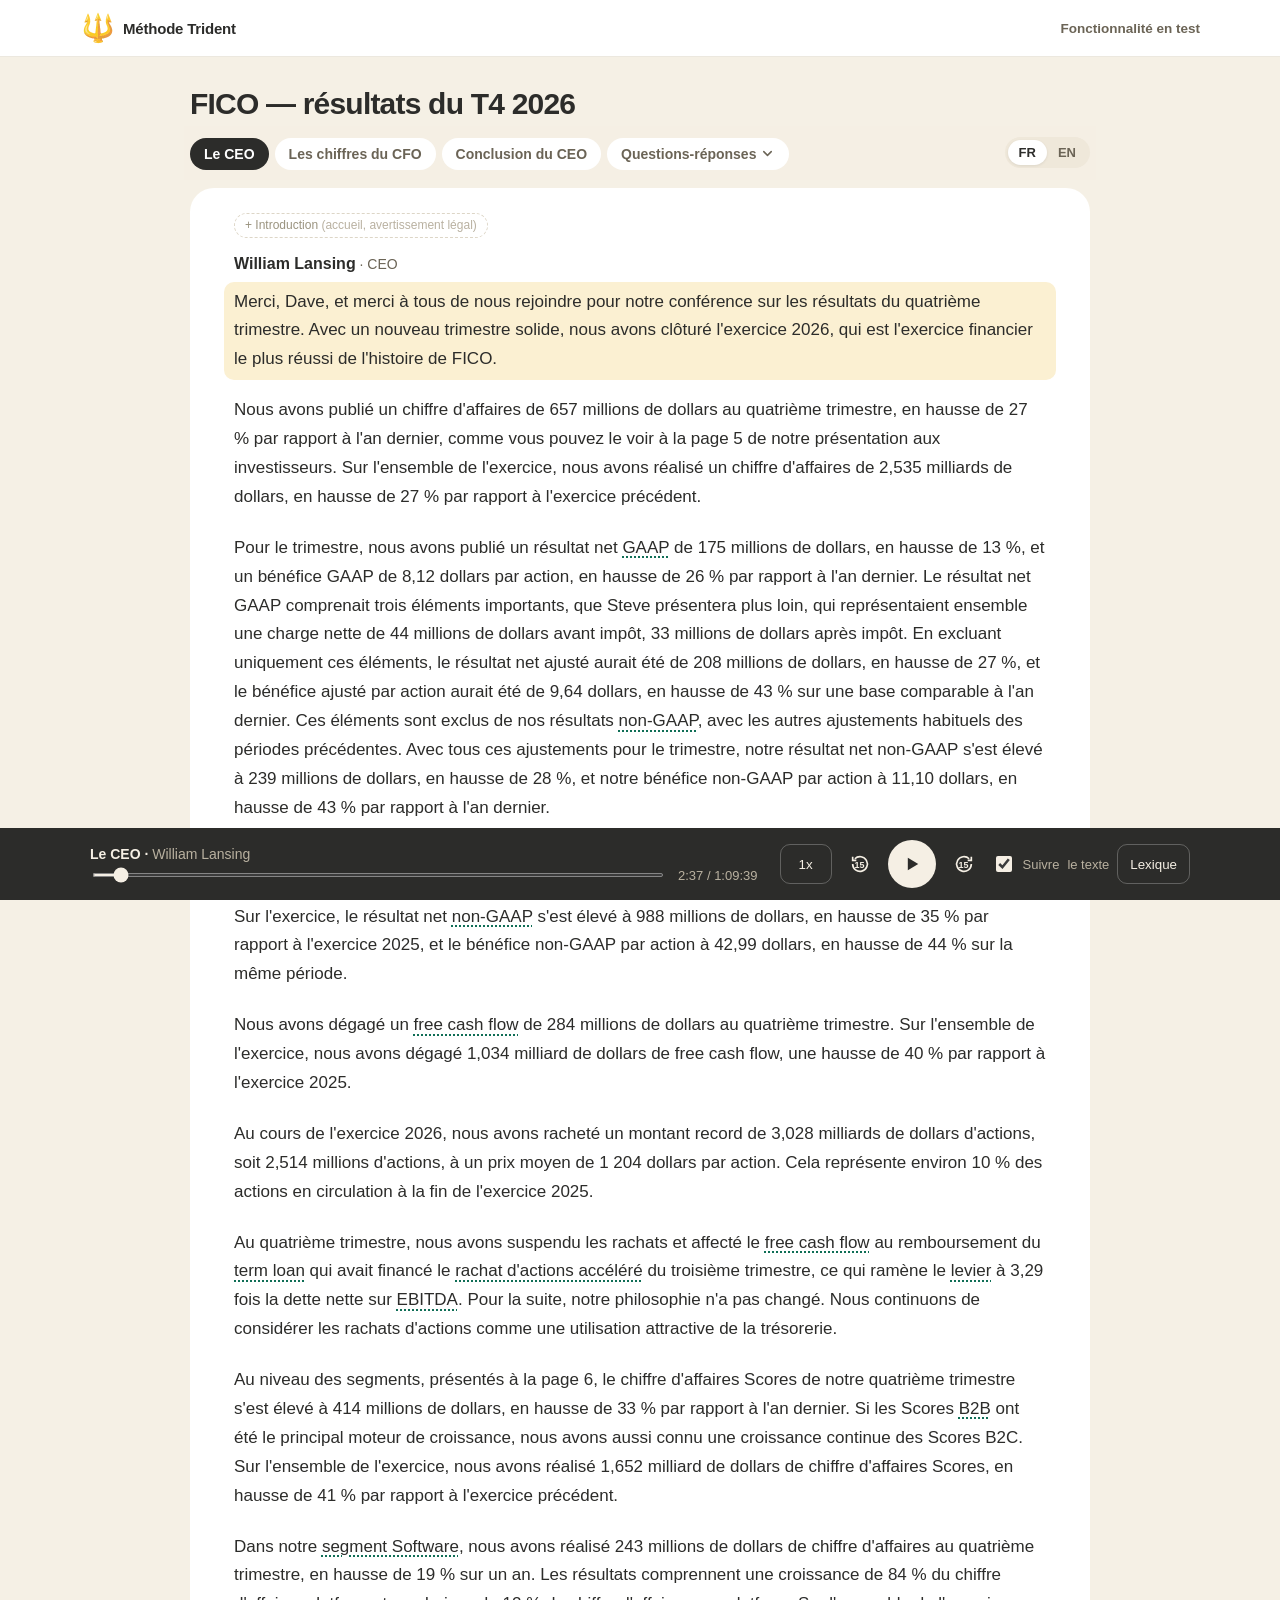
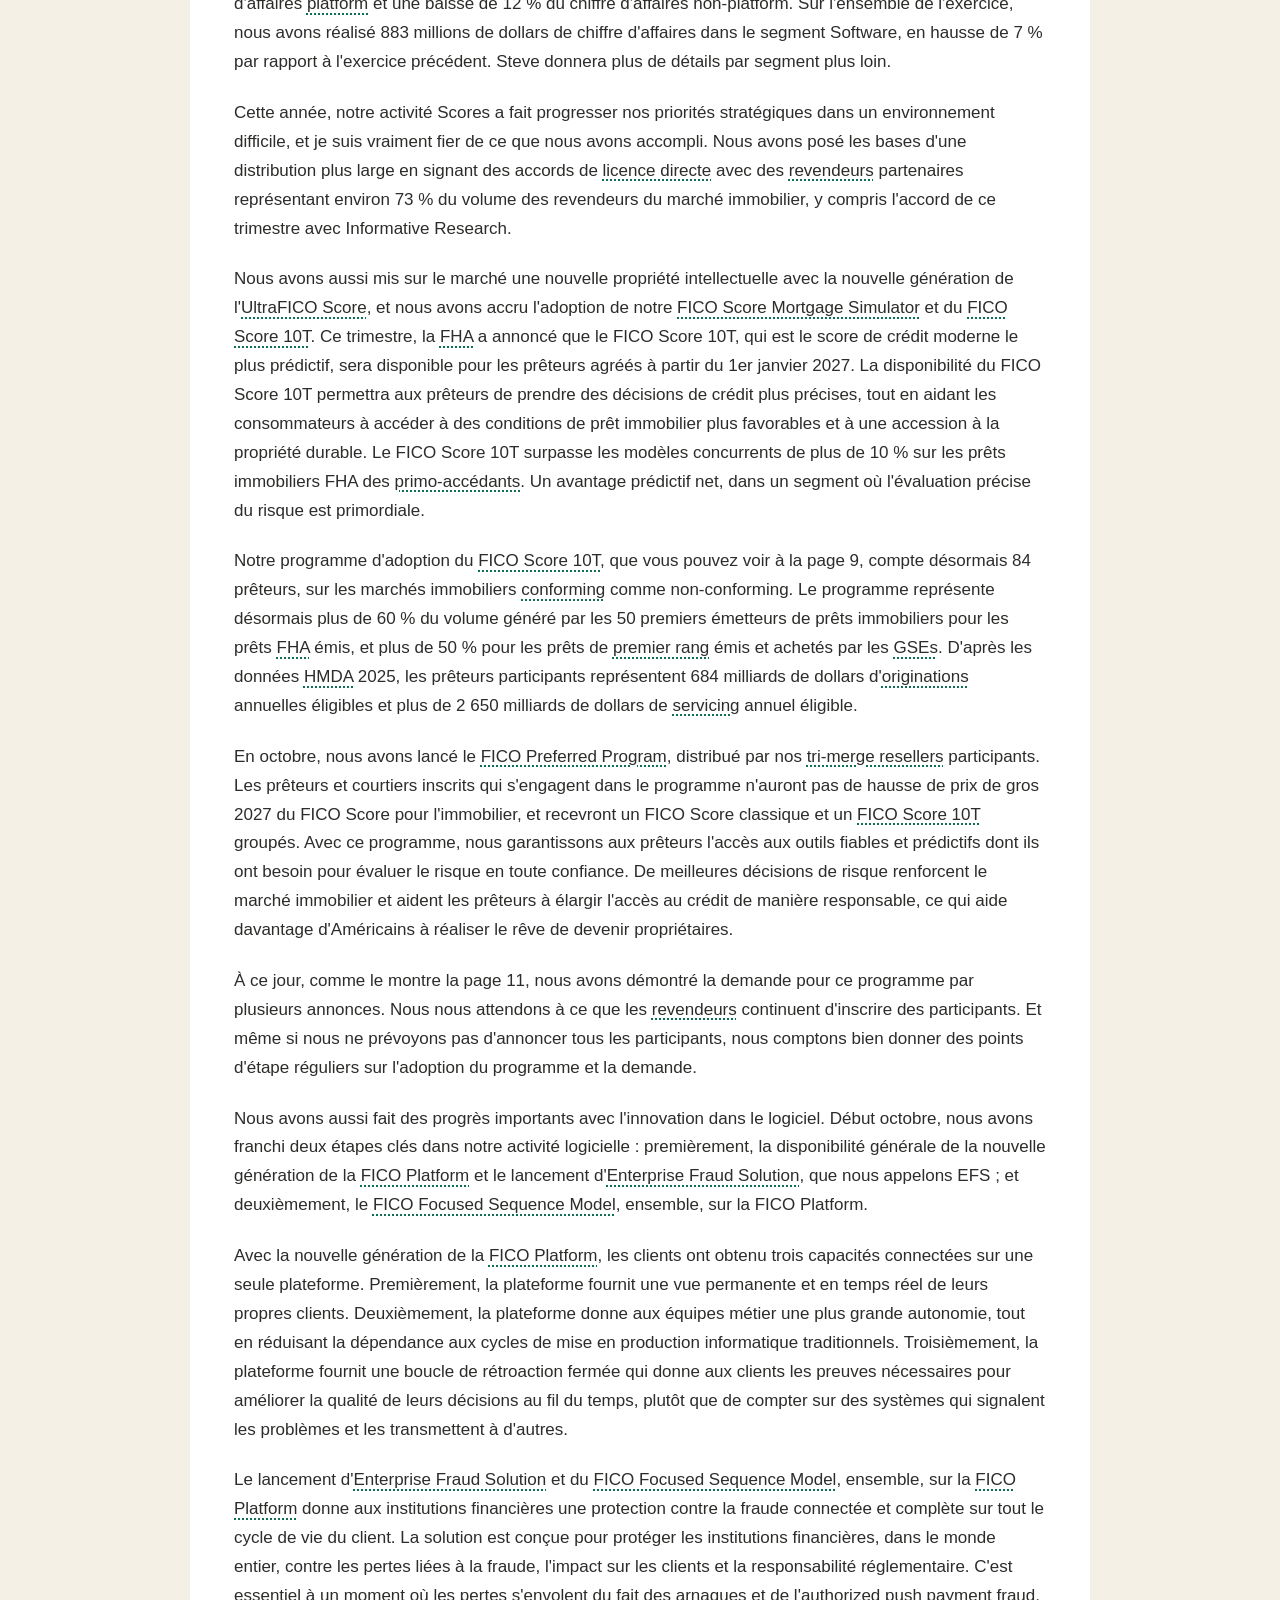
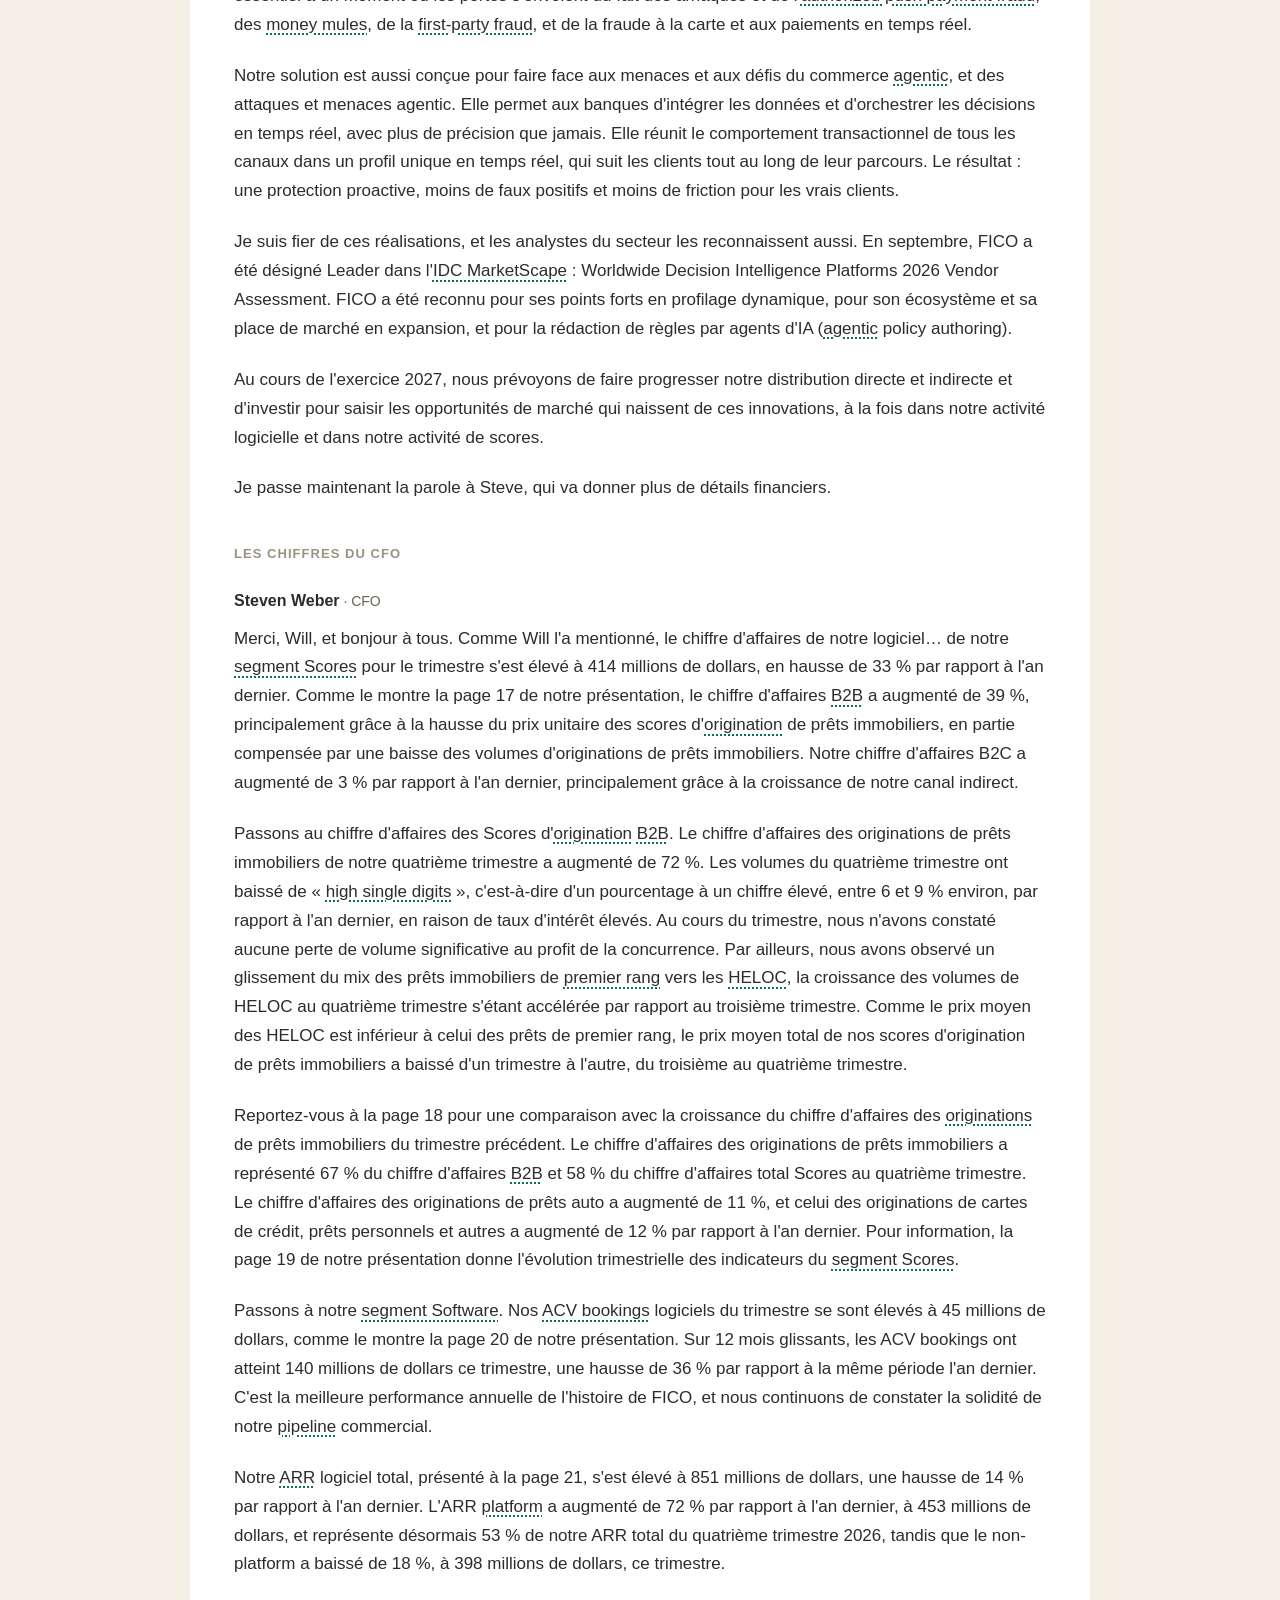
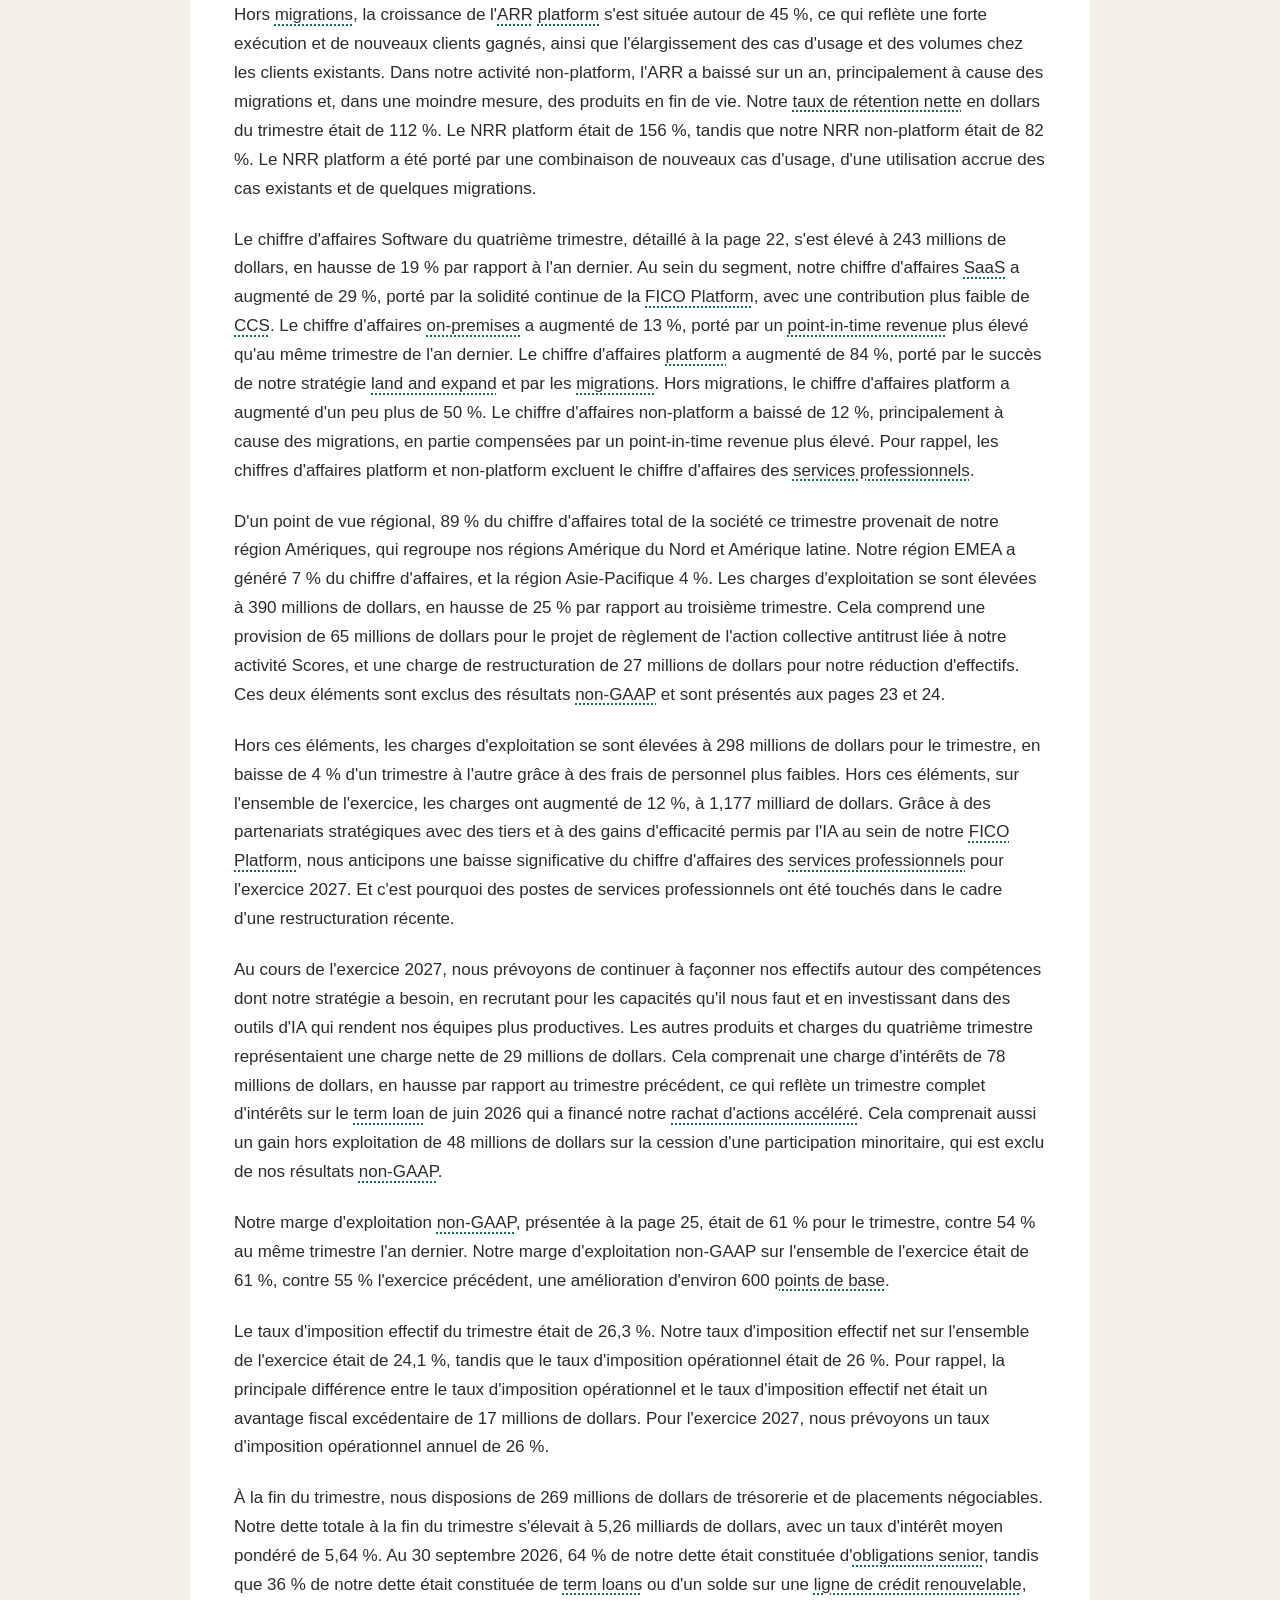
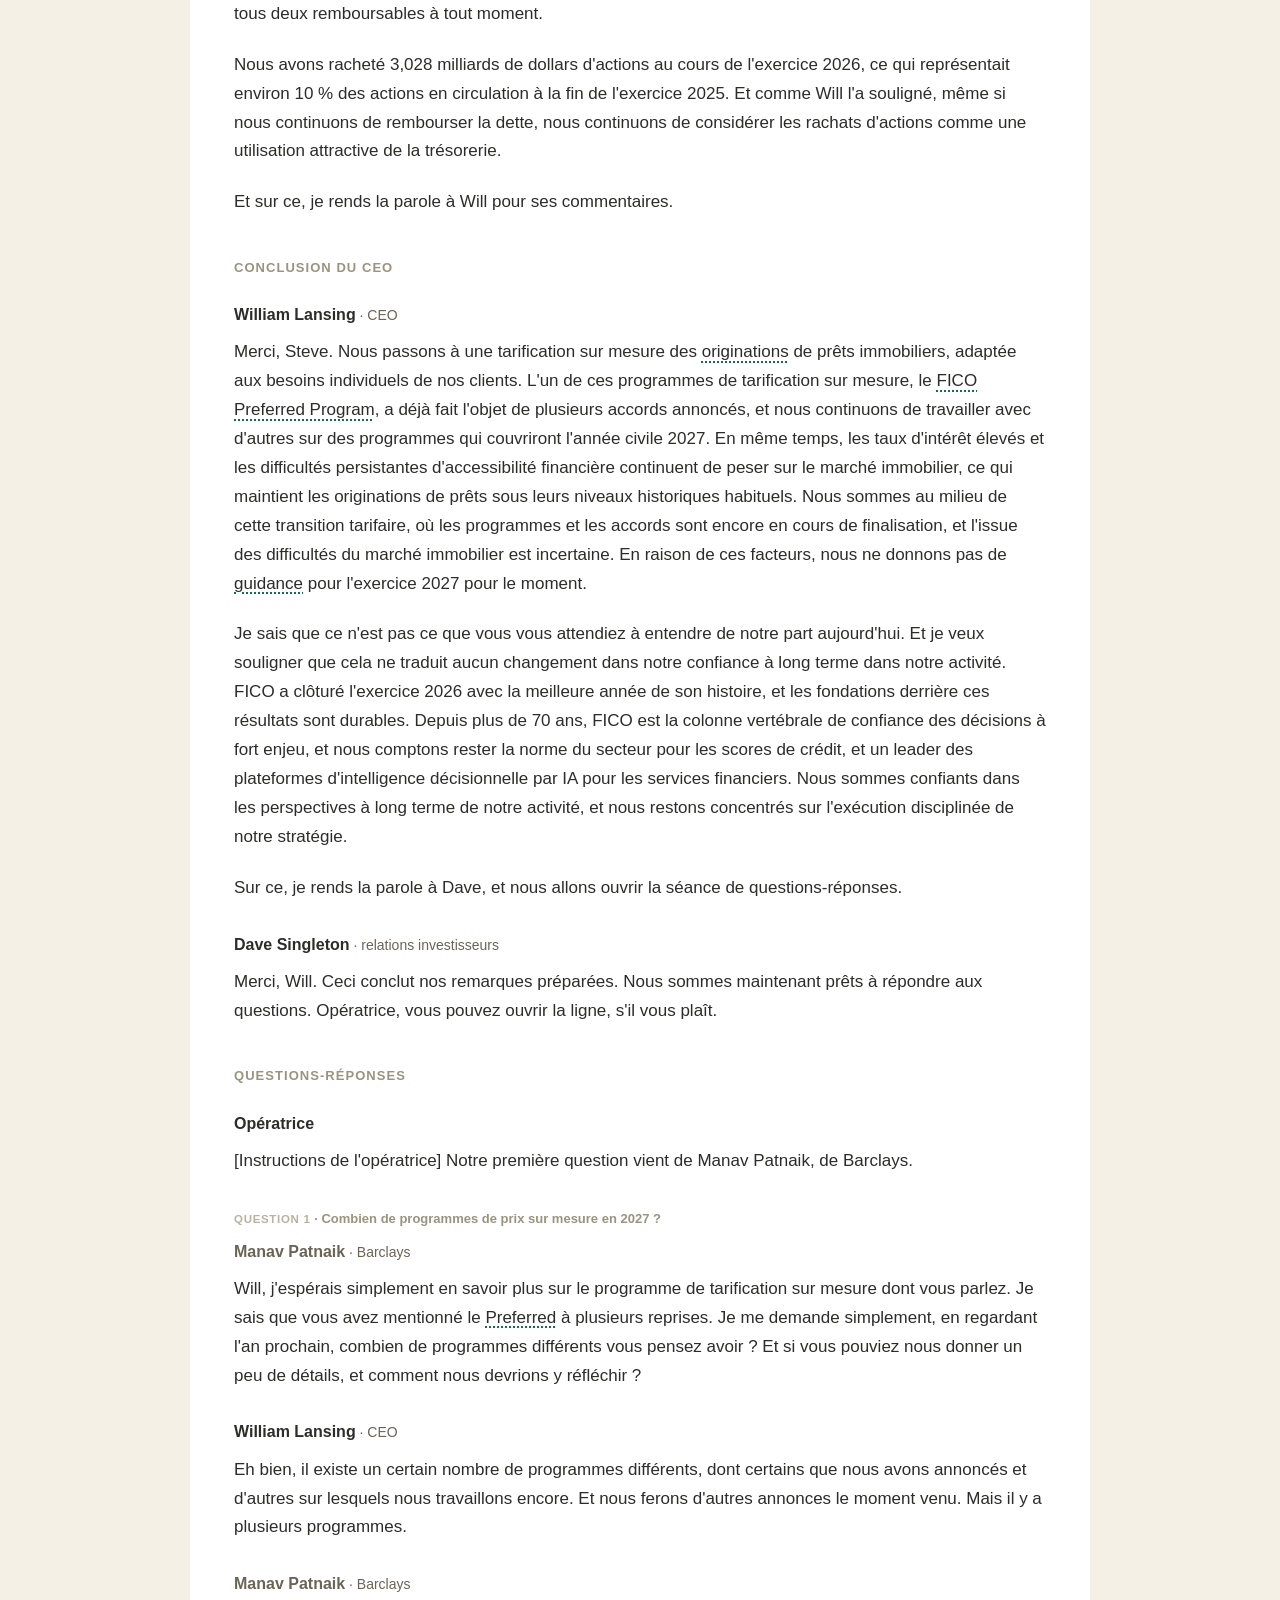
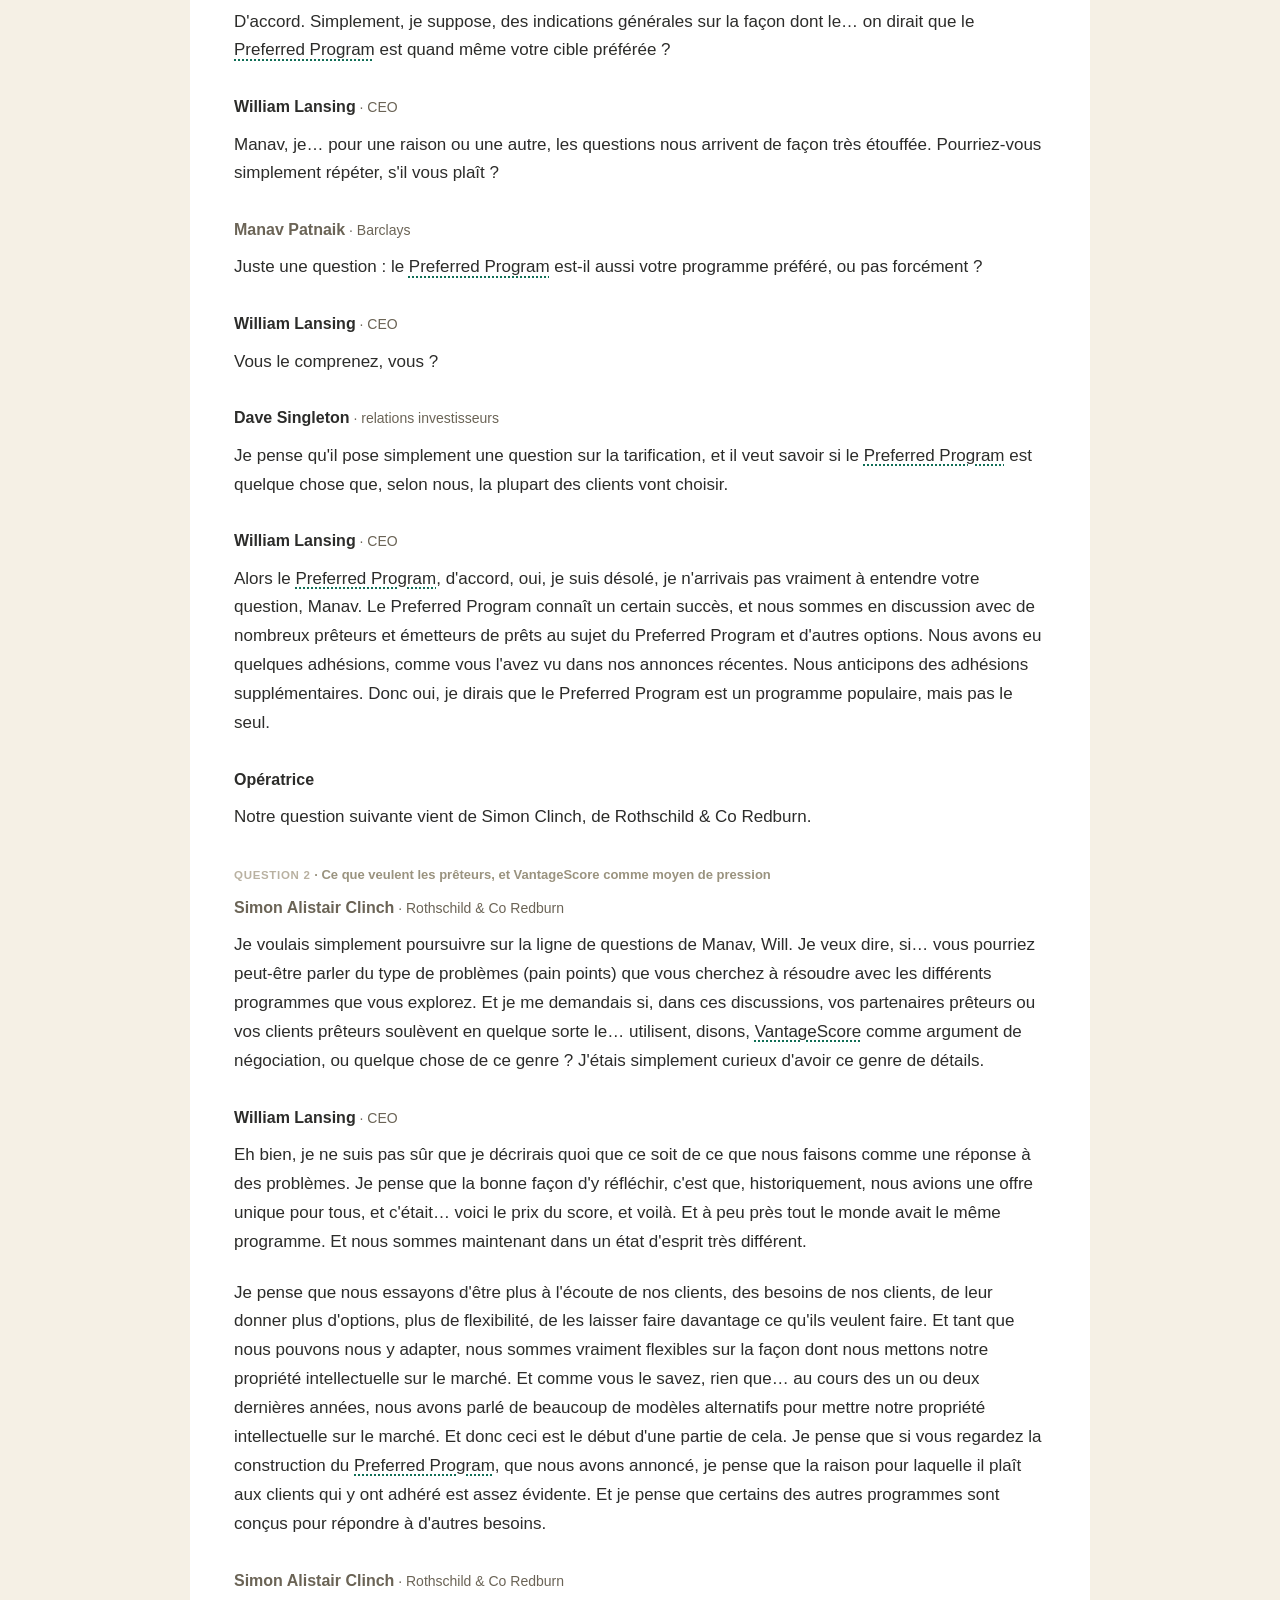
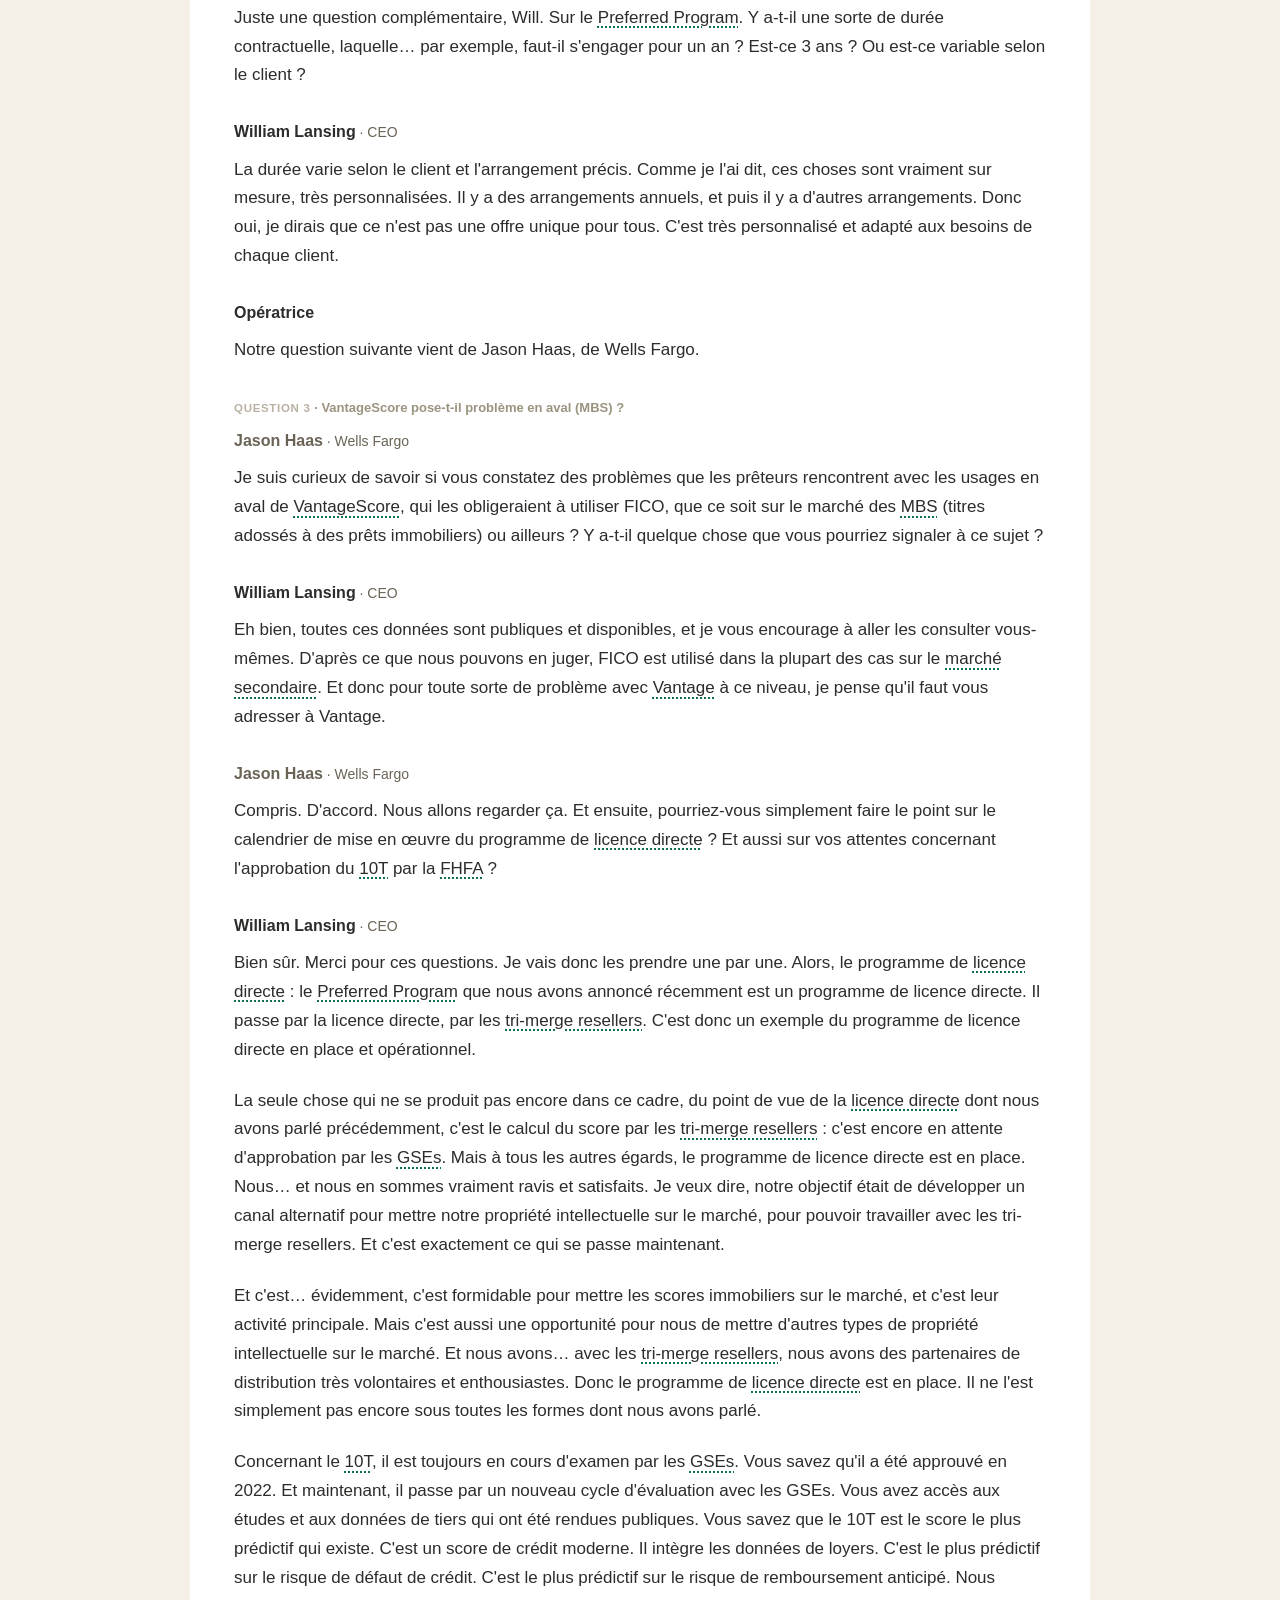
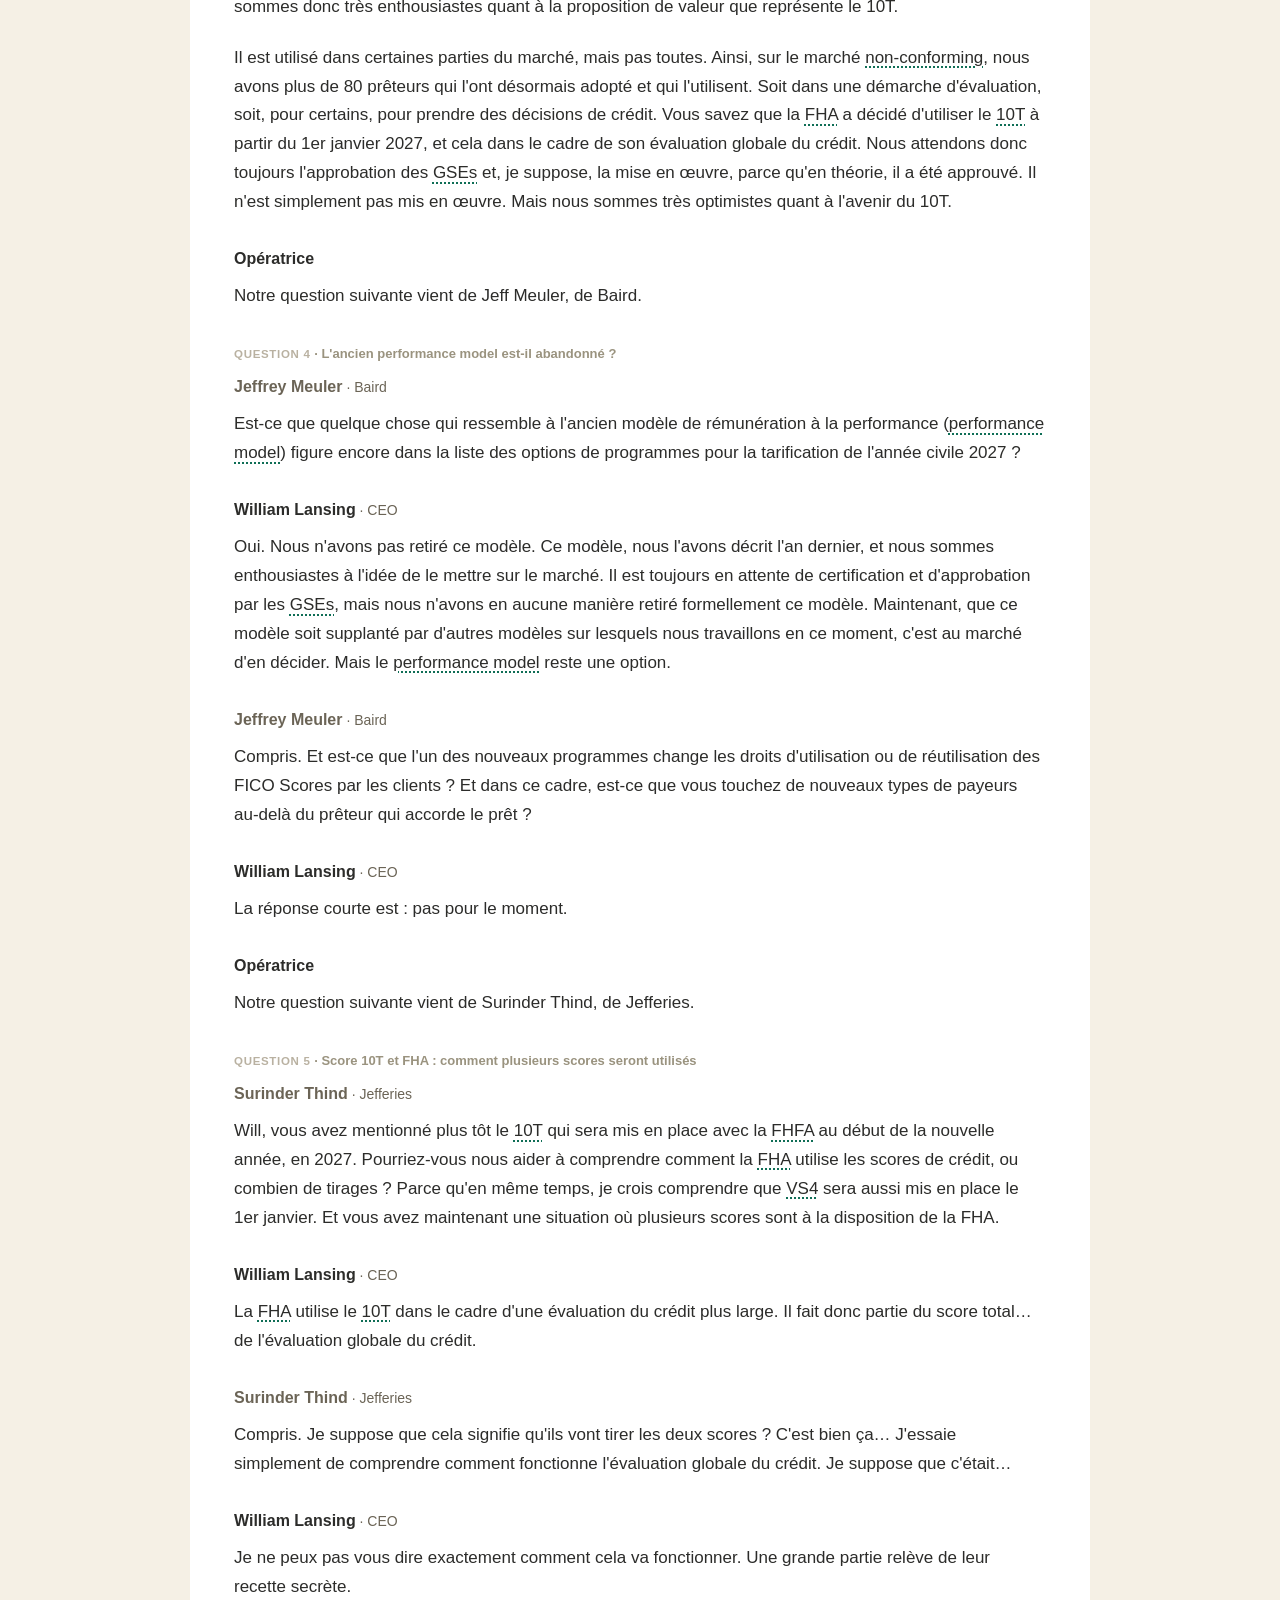
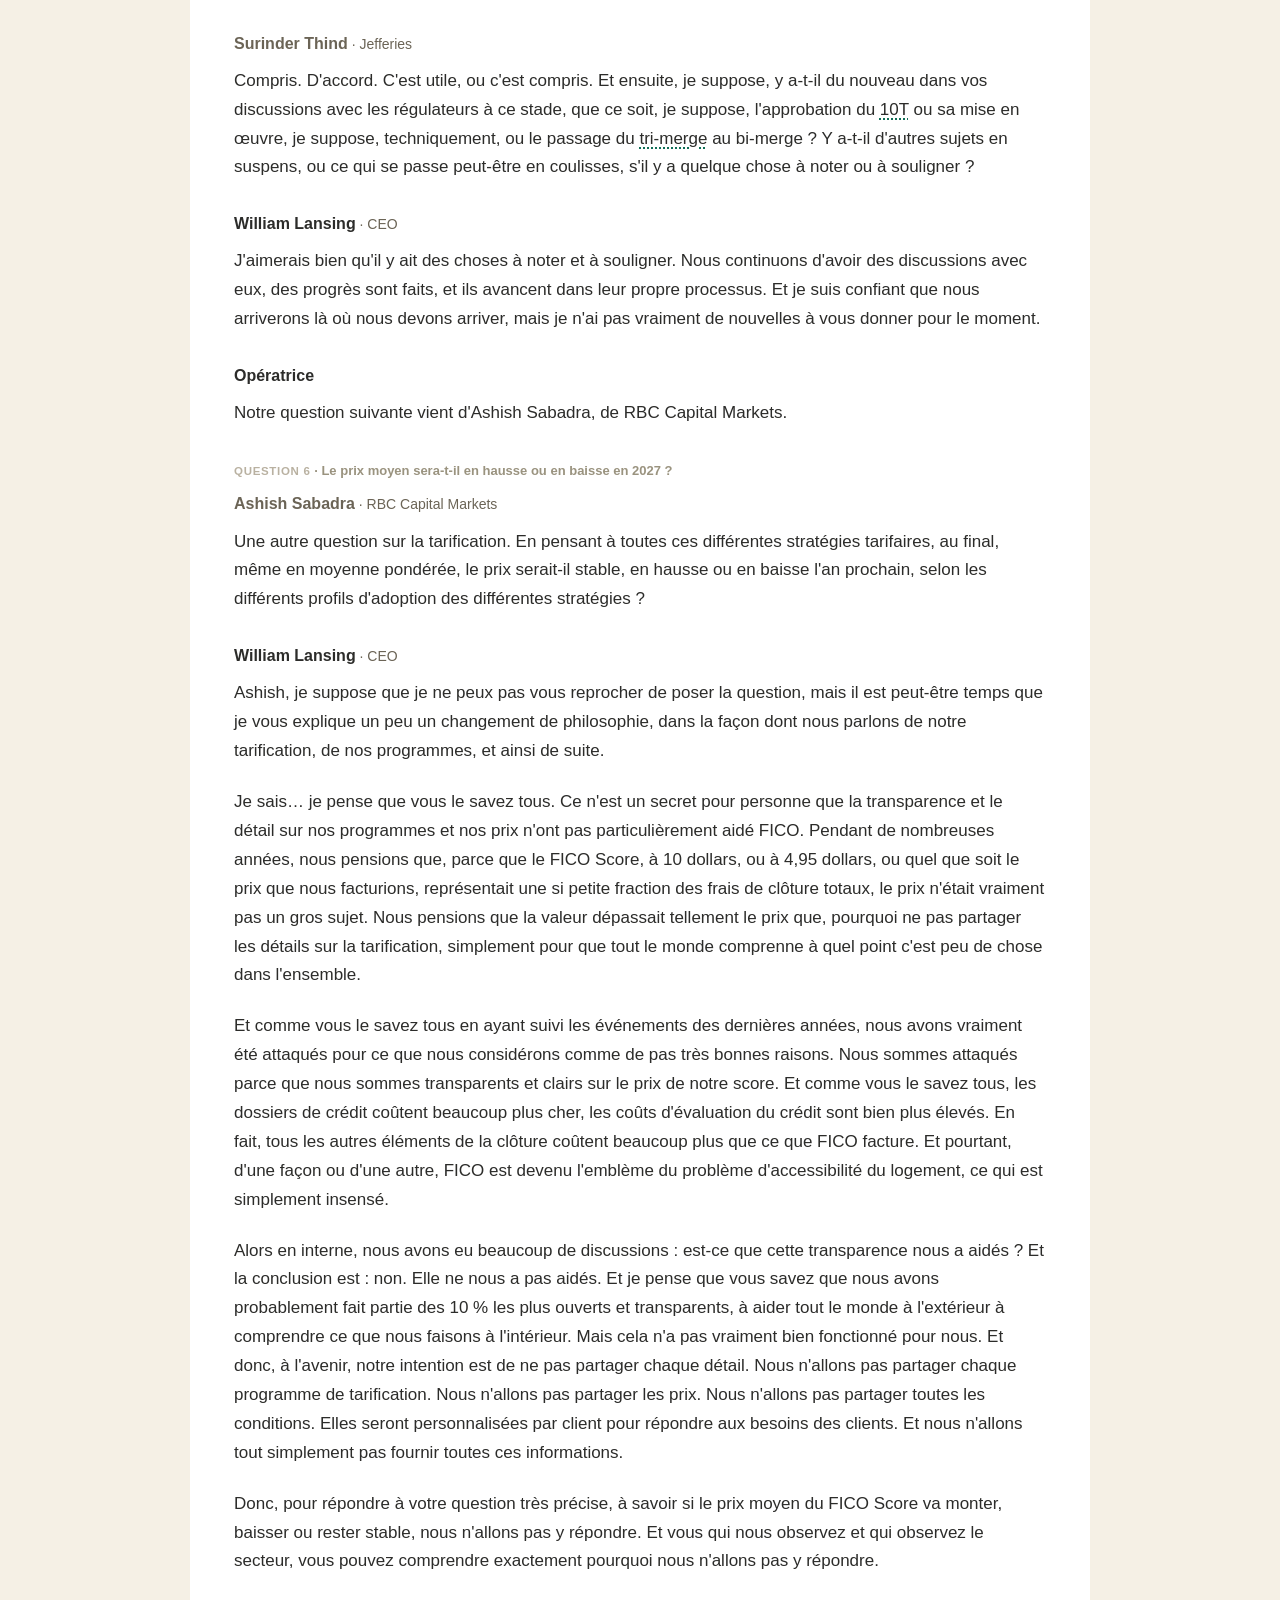
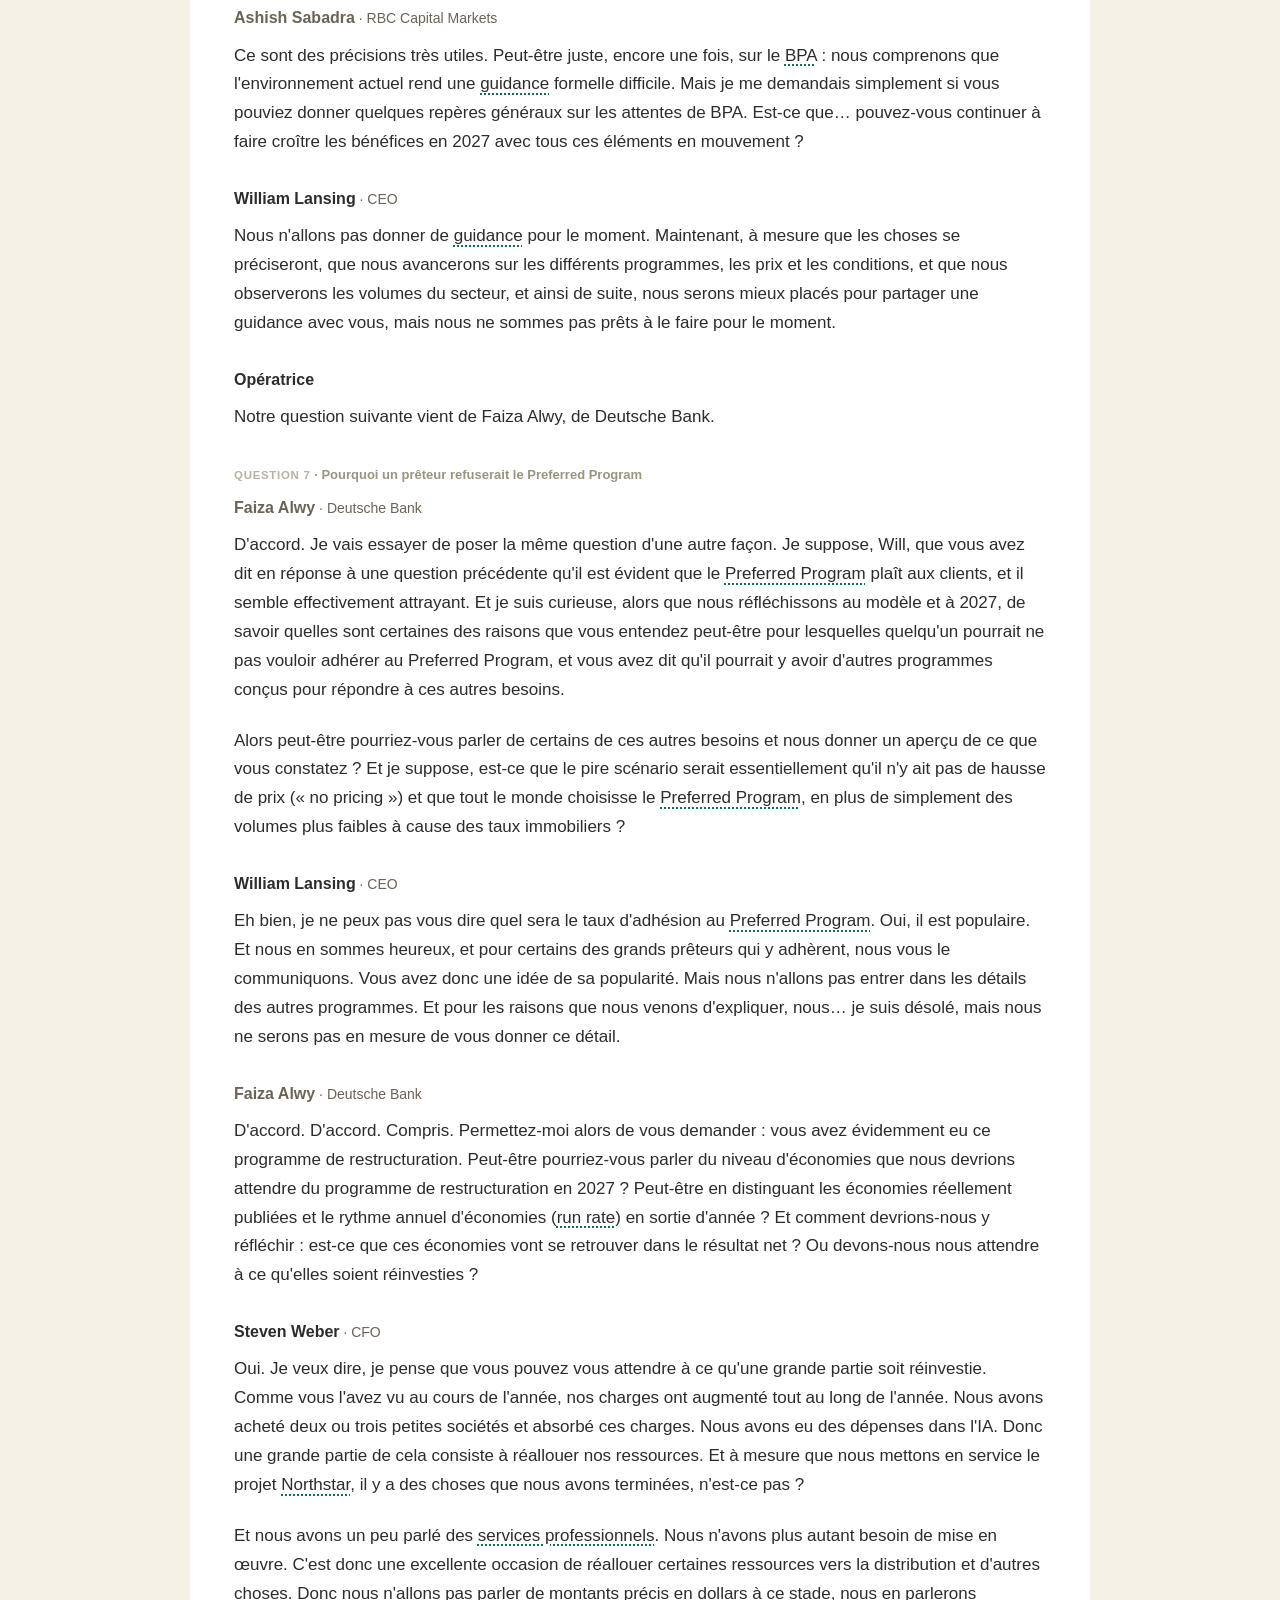
==== commit 75fe1434: "Mobile : lecteur sur une ligne, FR/EN toujours visibles, définitions au-dessus du lecteur" ====
--- a/fico-t4-2026/index.html
+++ b/fico-t4-2026/index.html
@@ -6,7 +6,7 @@
 <meta name="robots" content="noindex, nofollow">
 <title>FICO — call T4 2026 en français · Méthode Trident</title>
 <link rel="icon" href="logo-trident.webp">
-<link rel="stylesheet" href="app.css?v=4">
+<link rel="stylesheet" href="app.css?v=5">
 <style>
   html, body { margin: 0; min-height: 100%; }
   body { background: hsl(39 46% 93%); color: #2c2c2a; font-family: -apple-system, BlinkMacSystemFont, "Segoe UI", Inter, Helvetica, Arial, sans-serif; -webkit-font-smoothing: antialiased; }
@@ -28,6 +28,6 @@
   <span class="tag">Fonctionnalité en test</span>
 </div></nav></header>
 <main id="call"><p class="loading">Chargement du call…</p></main>
-<script type="module" src="app.js?v=4"></script>
+<script type="module" src="app.js?v=5"></script>
 </body>
 </html>
--- a/fico-t4-2026/app.css
+++ b/fico-t4-2026/app.css
@@ -1 +1 @@
-.c{max-width:900px;margin:0 auto;padding:30px 18px 170px;color:#2c2c2a}.v{font-size:30px;line-height:1.15;letter-spacing:-.8px;margin:0 0 4px}.j{position:sticky;top:var(--nav-h, 0px);z-index:5;margin:0 -6px;background:#f5efe4}.e{display:flex;align-items:center;gap:6px;overflow-x:auto;scrollbar-width:none;padding:12px 6px 10px}.e::-webkit-scrollbar{display:none}.e>button{all:unset;cursor:pointer;flex:none;white-space:nowrap;background:#fff;color:#6b6456;border-radius:999px;font-weight:650;padding:8px 14px;font-size:14px}.e>button:hover{color:#2c2c2a}.e>button.C{background:#2c2c2a;color:#fff}.e>button{display:inline-flex;align-items:center;gap:4px}.X{width:15px;height:15px;fill:none;stroke:currentColor;stroke-width:2.4;stroke-linecap:round;stroke-linejoin:round}.q{position:fixed;inset:0;z-index:-1}.o{position:absolute;top:calc(100% - 4px);left:6px;right:6px;max-width:620px;max-height:min(62vh,560px);overflow-y:auto;margin:0;padding:8px;list-style:none;background:#fff;border-radius:18px;box-shadow:0 14px 40px #00000029}.o button{all:unset;box-sizing:border-box;cursor:pointer;width:100%;display:flex;align-items:flex-start;gap:12px;padding:9px 10px;border-radius:12px}.o button:hover{background:#faf6ee}.o button.A{background:#fbf0d2}.o b{display:block;font-weight:650;font-size:14.5px;line-height:1.35;color:#2c2c2a}.o small{display:block;margin-top:2px;font-size:12.5px;color:#9a937f}.B{flex:none;width:24px;height:24px;border-radius:50%;background:#efe8da;color:#6b6456;font-size:12px;font-weight:700;display:grid;place-items:center;margin-top:1px}.x{margin-left:auto;flex:none;display:inline-flex;background:#efe8da;border-radius:999px;padding:3px}.x button{all:unset;cursor:pointer;padding:5px 11px;border-radius:999px;font-size:13px;font-weight:700;color:#6b6456}.x button[aria-pressed=true]{background:#fff;color:#2c2c2a;box-shadow:0 1px 3px #00000014}.g{margin-top:8px;background:#fff;border-radius:24px;padding:22px clamp(18px,4vw,44px) 34px;font-size:17px;line-height:1.7}.r{margin:0;padding:2px 10px;border:1px dashed #ddd6c7;border-radius:999px;background:none;color:#9a937f;font:inherit;font-size:12px;line-height:1.6;cursor:pointer}.r:hover{color:#2c2c2a;border-color:#b9b1a1}.r span{color:#b9b1a1}.r+.b{margin-top:12px}.D{margin:34px 0 4px;font-size:13px;text-transform:uppercase;letter-spacing:.08em;color:#9a937f;font-weight:650}.u span{text-transform:none;letter-spacing:0;font-size:13px;color:#9a937f}.u{margin:26px 0 -14px;font-size:11.5px;font-weight:700;text-transform:uppercase;letter-spacing:.06em;color:#b9b1a1}.b{margin-top:22px}.d{margin:0 0 4px;font-weight:700;font-size:16px}.d span{font-weight:400;color:#6b6456;font-size:14px}.E .d{color:#6b6456}.s{margin:0 -10px 10px;padding:6px 10px;border-radius:10px;cursor:pointer;transition:background .25s}.s:hover{background:#faf6ee}.s.F{background:#fbf0d2}.p{position:relative;text-decoration:underline dotted #0f6e56;text-underline-offset:4px;text-decoration-thickness:1.5px;cursor:help;outline:none}.p:after{content:attr(data-def);position:absolute;left:50%;bottom:calc(100% + 8px);transform:translate(-50%);width:min(300px,80vw);background:#2c2c2a;color:#fff;font-size:13px;font-weight:450;line-height:1.5;padding:10px 13px;border-radius:12px;box-shadow:0 8px 22px #0003;display:none;z-index:4;pointer-events:none;text-align:left}.p:hover:after,.p:focus:after{display:block}.G{position:fixed;left:0;right:0;bottom:0;z-index:10;background:#2c2c2a;color:#f5efe4;padding:12px max(16px,env(safe-area-inset-right,0px)) calc(12px + env(safe-area-inset-bottom,0px)) max(16px,env(safe-area-inset-left,0px))}.H{max-width:1100px;margin:0 auto;display:flex;align-items:center;gap:12px 22px;flex-wrap:wrap}.I{flex:1 1 320px;min-width:0;display:flex;flex-direction:column;gap:6px}.h{display:flex;align-items:center;gap:10px;min-width:0}.h .l{flex:1;min-width:0}.t{flex:none;display:flex;gap:6px;margin-right:8px}.t button{border:1px solid rgba(255,255,255,.25);background:transparent;color:#f5efe4;border-radius:999px;height:34px;padding:0 13px;font:600 13px inherit;font-family:inherit;cursor:pointer;white-space:nowrap}.t button:hover:not(:disabled){background:#ffffff1a}.t button:disabled{opacity:.35;cursor:default}.l{font-size:14px;font-weight:600;white-space:nowrap;overflow:hidden;text-overflow:ellipsis}.l span{color:#b9b1a0;font-weight:400}.m{display:flex;align-items:center;gap:12px}.m input{flex:1;min-width:0;accent-color:#f5efe4;height:4px;cursor:pointer}.J{font-size:13px;color:#b9b1a0;font-variant-numeric:tabular-nums;white-space:nowrap}.w{display:flex;align-items:center;gap:8px;margin-left:auto}.i{background:transparent;color:#f5efe4;border:0;border-radius:10px;height:40px;min-width:40px;padding:0 8px;display:grid;place-items:center;cursor:pointer;font:600 14px inherit;font-family:inherit}.i:hover{background:#ffffff14}.i svg{width:22px;height:22px;fill:none;stroke:currentColor;stroke-width:1.8}.k{position:relative}.k span{position:absolute;font-size:9px;font-weight:700;top:50%;left:50%;transform:translate(-50%,-38%)}.i.f{background:#f5efe4;color:#2c2c2a;width:48px;height:48px;border-radius:50%}.i.f:hover{background:#fff}.i.f svg{fill:currentColor;stroke:none;width:20px;height:20px}.K{min-width:52px;border:1px solid rgba(255,255,255,.25);font-variant-numeric:tabular-nums}.z{display:flex;align-items:center;gap:8px;font-size:13px;color:#b9b1a0;cursor:pointer;user-select:none;white-space:nowrap}.z input{accent-color:#f5efe4;width:16px;height:16px}.L{border:1px solid rgba(255,255,255,.25);padding:0 12px}.a{position:fixed;left:50%;bottom:96px;transform:translate(-50%);z-index:11;display:inline-flex;align-items:center;gap:8px;border:0;cursor:pointer;background:#2c2c2a;color:#fbf0d2;font:650 14px/1 inherit;font-family:inherit;padding:11px 18px;border-radius:999px;box-shadow:0 6px 20px #0000002e;white-space:nowrap}.a:hover{background:#000}.a svg{width:16px;height:16px;fill:none;stroke:currentColor;stroke-width:2.2;stroke-linecap:round;stroke-linejoin:round}.M{position:fixed;inset:0;z-index:20;background:#2c2c2a40}.n{position:absolute;top:0;right:0;bottom:0;width:min(400px,100%);background:#fff;padding:18px 20px;overflow-y:auto;box-shadow:-8px 0 30px #00000026}.y{display:flex;justify-content:space-between;align-items:center;font-size:18px;margin-bottom:12px}.y button{all:unset;cursor:pointer;padding:4px 8px;border-radius:8px;color:#6b6456}.n input{width:100%;box-sizing:border-box;border:1px solid #e6dfd0;border-radius:12px;padding:9px 12px;font:inherit;font-size:14px}.n dl{margin:14px 0 0}.n dt{font-weight:700;margin-top:14px;font-size:14.5px}.n dd{margin:3px 0 0;color:#6b6456;font-size:14px;line-height:1.5}@media (max-width: 640px){.c{padding:16px 12px 200px}.g{border-radius:20px;font-size:16.5px}.w{margin-left:0;width:100%;justify-content:space-between}.a{bottom:150px}.t span{display:none}.t button{padding:4px 12px;font-size:15px}}
+.h{max-width:900px;margin:0 auto;padding:30px 18px 170px;color:#2c2c2a}.A{font-size:30px;line-height:1.15;letter-spacing:-.8px;margin:0 0 4px}.B{position:sticky;top:var(--nav-h, 0px);z-index:5;margin:0 -6px;background:#f5efe4;display:flex;align-items:center}.o{flex:1;min-width:0;display:flex;align-items:center;gap:6px;overflow-x:auto;scrollbar-width:none;padding:12px 6px 10px}.o::-webkit-scrollbar{display:none}.o>button{all:unset;cursor:pointer;flex:none;white-space:nowrap;background:#fff;color:#6b6456;border-radius:999px;font-weight:650;padding:8px 14px;font-size:14px}.o>button:hover{color:#2c2c2a}.o>button.D{background:#2c2c2a;color:#fff}.o>button{display:inline-flex;align-items:center;gap:4px}.E{width:15px;height:15px;fill:none;stroke:currentColor;stroke-width:2.4;stroke-linecap:round;stroke-linejoin:round}.F{position:fixed;inset:0;z-index:-1}.t{position:absolute;top:calc(100% - 4px);left:6px;right:6px;max-width:620px;max-height:min(62vh,560px);overflow-y:auto;margin:0;padding:8px;list-style:none;background:#fff;border-radius:18px;box-shadow:0 14px 40px #00000029}.t button{all:unset;box-sizing:border-box;cursor:pointer;width:100%;display:flex;align-items:flex-start;gap:12px;padding:9px 10px;border-radius:12px}.t button:hover{background:#faf6ee}.t button.G{background:#fbf0d2}.t b{display:block;font-weight:650;font-size:14.5px;line-height:1.35;color:#2c2c2a}.t small{display:block;margin-top:2px;font-size:12.5px;color:#9a937f}.H{flex:none;width:24px;height:24px;border-radius:50%;background:#efe8da;color:#6b6456;font-size:12px;font-weight:700;display:grid;place-items:center;margin-top:1px}.s{margin:0 6px 0 auto;flex:none;display:inline-flex;background:#efe8da;border-radius:999px;padding:3px}.s button{all:unset;cursor:pointer;padding:5px 11px;border-radius:999px;font-size:13px;font-weight:700;color:#6b6456}.s button[aria-pressed=true]{background:#fff;color:#2c2c2a;box-shadow:0 1px 3px #00000014}.u{margin-top:8px;background:#fff;border-radius:24px;padding:22px clamp(18px,4vw,44px) 34px;font-size:17px;line-height:1.7}.r{margin:0;padding:2px 10px;border:1px dashed #ddd6c7;border-radius:999px;background:none;color:#9a937f;font:inherit;font-size:12px;line-height:1.6;cursor:pointer}.r:hover{color:#2c2c2a;border-color:#b9b1a1}.r span{color:#b9b1a1}.r+.m{margin-top:12px}.I{margin:34px 0 4px;font-size:13px;text-transform:uppercase;letter-spacing:.08em;color:#9a937f;font-weight:650}.w span{text-transform:none;letter-spacing:0;font-size:13px;color:#9a937f}.w{margin:26px 0 -14px;font-size:11.5px;font-weight:700;text-transform:uppercase;letter-spacing:.06em;color:#b9b1a1}.m{margin-top:22px}.l{margin:0 0 4px;font-weight:700;font-size:16px}.l span{font-weight:400;color:#6b6456;font-size:14px}.J .l{color:#6b6456}.f{margin:0 -10px 10px;padding:6px 10px;border-radius:10px;cursor:pointer;transition:background .25s}.f:hover{background:#faf6ee}.f.K{background:#fbf0d2}.n{position:relative;text-decoration:underline dotted #0f6e56;text-underline-offset:4px;text-decoration-thickness:1.5px;cursor:help;outline:none}.n:after{content:attr(data-def);position:absolute;left:50%;bottom:calc(100% + 8px);transform:translate(-50%);width:min(300px,80vw);background:#2c2c2a;color:#fff;font-size:13px;font-weight:450;line-height:1.5;padding:10px 13px;border-radius:12px;box-shadow:0 8px 22px #0003;display:none;z-index:4;pointer-events:none;text-align:left}.n:hover:after,.n:focus:after{display:block}.k{position:fixed;left:0;right:0;bottom:0;z-index:10;background:#2c2c2a;color:#f5efe4;padding:12px max(16px,env(safe-area-inset-right,0px)) calc(12px + env(safe-area-inset-bottom,0px)) max(16px,env(safe-area-inset-left,0px))}.y{max-width:1100px;margin:0 auto;display:flex;align-items:center;gap:12px 22px;flex-wrap:wrap}.L{flex:1 1 320px;min-width:0;display:flex;flex-direction:column;gap:6px}.z{display:flex;align-items:center;gap:10px;min-width:0}.z .g{flex:1;min-width:0}.i{flex:none;display:flex;gap:6px;margin-right:8px}.i button{border:1px solid rgba(255,255,255,.25);background:transparent;color:#f5efe4;border-radius:999px;height:34px;padding:0 13px;font:600 13px inherit;font-family:inherit;cursor:pointer;white-space:nowrap}.i button:hover:not(:disabled){background:#ffffff1a}.i button:disabled{opacity:.35;cursor:default}.g{font-size:14px;font-weight:600;white-space:nowrap;overflow:hidden;text-overflow:ellipsis}.g span{color:#b9b1a0;font-weight:400}.v{display:flex;align-items:center;gap:12px}.v input{flex:1;min-width:0;accent-color:#f5efe4;height:4px;cursor:pointer}.M{font-size:13px;color:#b9b1a0;font-variant-numeric:tabular-nums;white-space:nowrap}.c{display:flex;align-items:center;gap:8px;margin-left:auto}.e{background:transparent;color:#f5efe4;border:0;border-radius:10px;height:40px;min-width:40px;padding:0 8px;display:grid;place-items:center;cursor:pointer;font:600 14px inherit;font-family:inherit}.e:hover{background:#ffffff14}.e svg{width:22px;height:22px;fill:none;stroke:currentColor;stroke-width:1.8}.j{position:relative}.j span{position:absolute;font-size:9px;font-weight:700;top:50%;left:50%;transform:translate(-50%,-38%)}.e.a{background:#f5efe4;color:#2c2c2a;width:48px;height:48px;border-radius:50%}.e.a:hover{background:#fff}.e.a svg{fill:currentColor;stroke:none;width:20px;height:20px}.C{min-width:52px;border:1px solid rgba(255,255,255,.25);font-variant-numeric:tabular-nums}.x{display:flex;align-items:center;gap:8px;font-size:13px;color:#b9b1a0;cursor:pointer;user-select:none;white-space:nowrap}.x input{accent-color:#f5efe4;width:16px;height:16px}.X{border:1px solid rgba(255,255,255,.25);padding:0 12px}.b{display:none}.d{position:fixed;left:50%;bottom:96px;transform:translate(-50%);z-index:11;display:inline-flex;align-items:center;gap:8px;border:0;cursor:pointer;background:#2c2c2a;color:#fbf0d2;font:650 14px/1 inherit;font-family:inherit;padding:11px 18px;border-radius:999px;box-shadow:0 6px 20px #0000002e;white-space:nowrap}.d:hover{background:#000}.d svg{width:16px;height:16px;fill:none;stroke:currentColor;stroke-width:2.2;stroke-linecap:round;stroke-linejoin:round}.N{position:fixed;inset:0;z-index:20;background:#2c2c2a40}.p{position:absolute;top:0;right:0;bottom:0;width:min(400px,100%);background:#fff;padding:18px 20px;overflow-y:auto;box-shadow:-8px 0 30px #00000026}.q{display:flex;justify-content:space-between;align-items:center;font-size:18px;margin-bottom:12px}.q button{all:unset;cursor:pointer;padding:4px 8px;border-radius:8px;color:#6b6456}.p input{width:100%;box-sizing:border-box;border:1px solid #e6dfd0;border-radius:12px;padding:9px 12px;font:inherit;font-size:14px}.p dl{margin:14px 0 0}.p dt{font-weight:700;margin-top:14px;font-size:14.5px}.p dd{margin:3px 0 0;color:#6b6456;font-size:14px;line-height:1.5}@media(max-width:640px){.h{padding:16px 12px 200px}.u{border-radius:20px;font-size:16.5px}.c{margin-left:0;width:100%;justify-content:space-between}.d{bottom:150px}.i span{display:none}.i button{padding:4px 12px;font-size:15px}.k{padding-left:max(10px,env(safe-area-inset-left,0px));padding-right:max(10px,env(safe-area-inset-right,0px))}.y{gap:8px}.O{display:none}.b{display:flex;margin-right:0;gap:4px}.b button{height:28px;padding:0 10px}.c{gap:2px}.e{min-width:34px;padding:0 4px}.C{min-width:44px;font-size:13px}.e.a{width:44px;height:44px}.x{gap:5px;font-size:12.5px}.x span{display:none}.X{padding:0 8px;font-size:13px}.n:after{position:fixed;left:12px;right:12px;bottom:calc(var(--player-h, 130px) + 10px);width:auto;transform:none;font-size:14px;z-index:12}}
